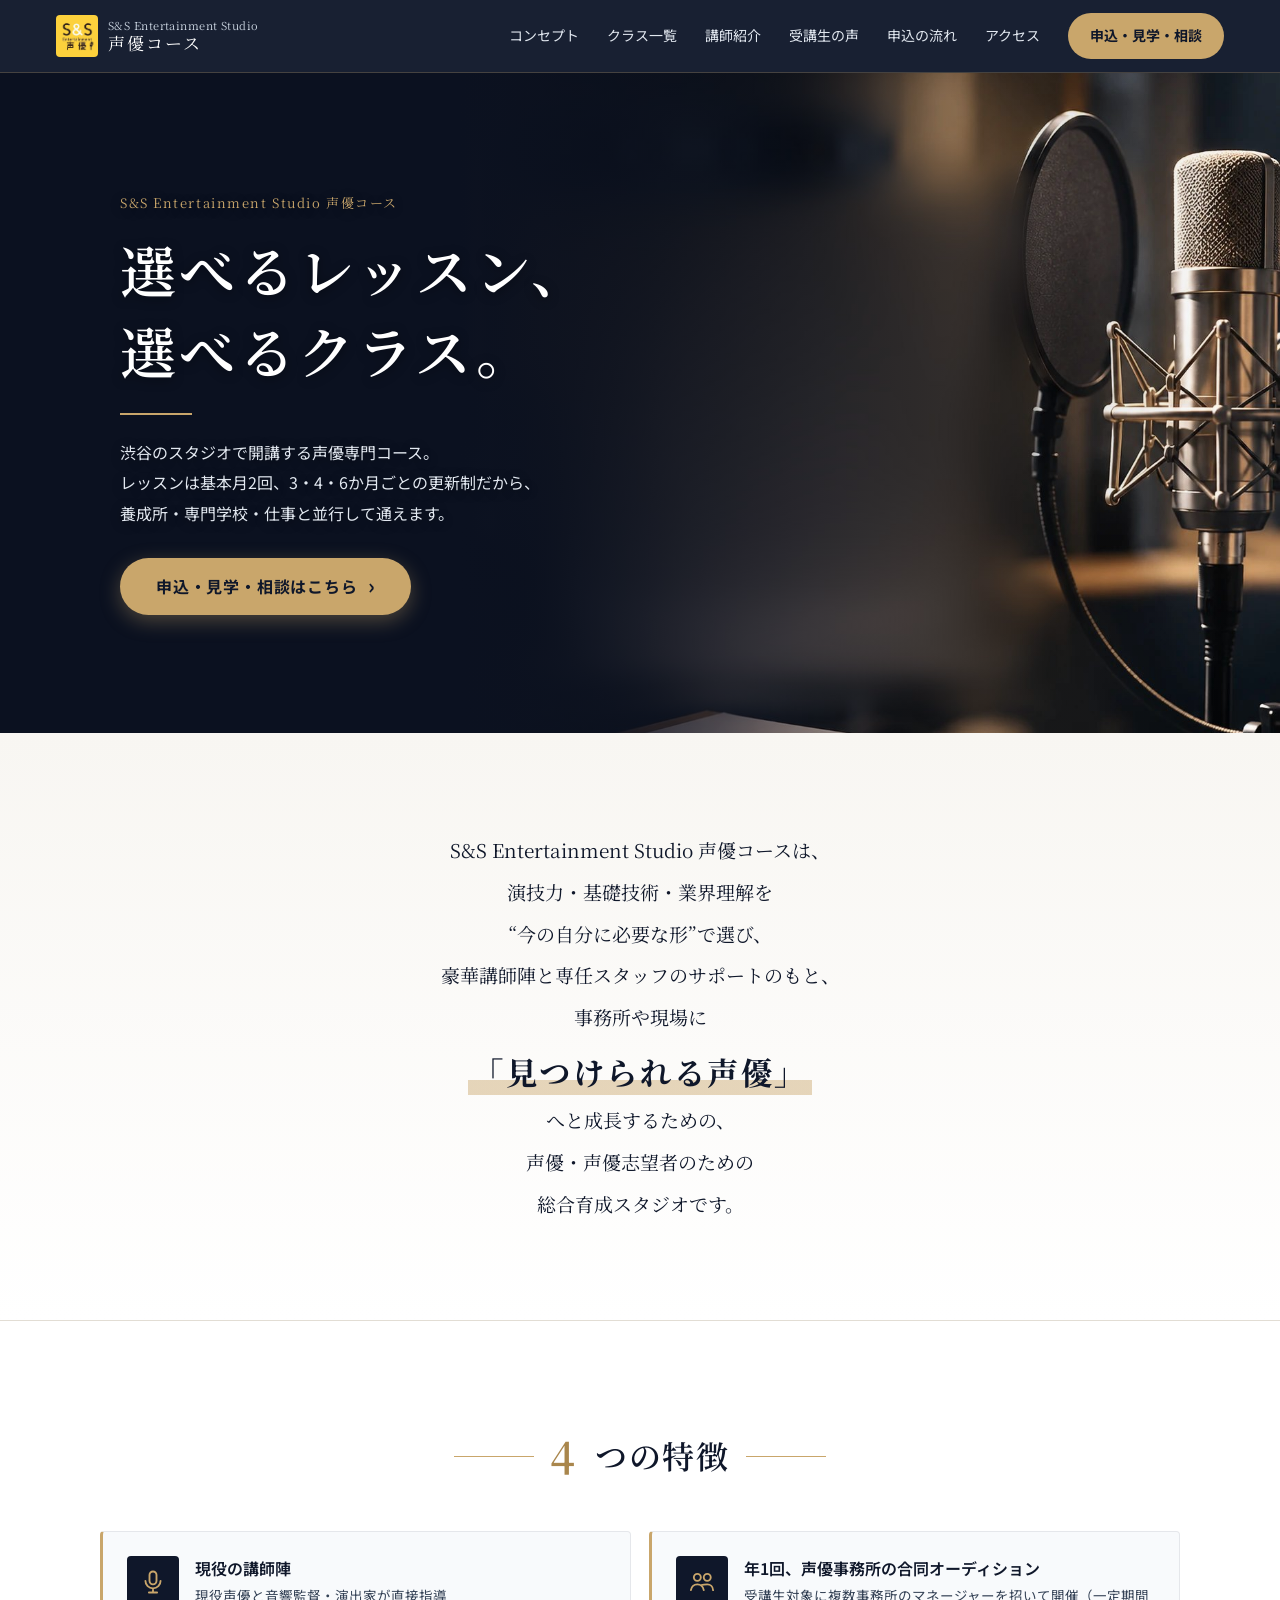
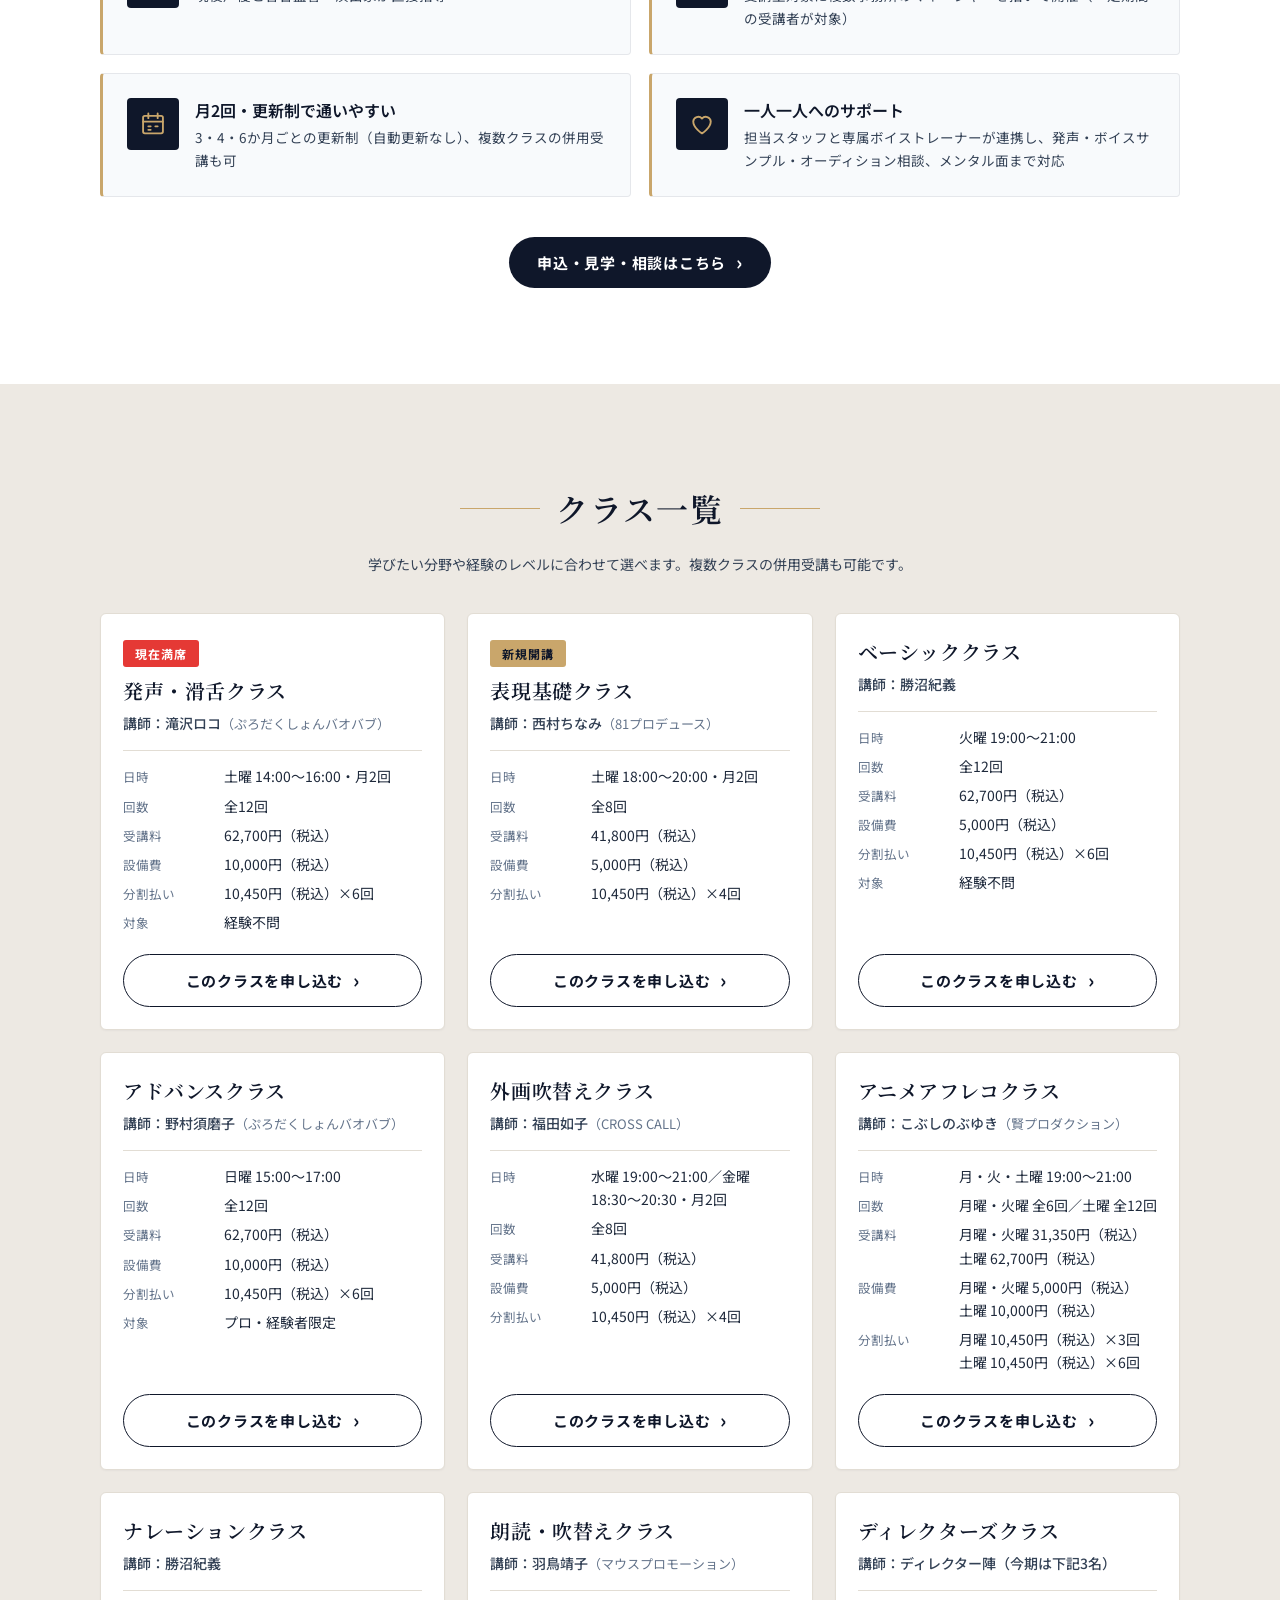
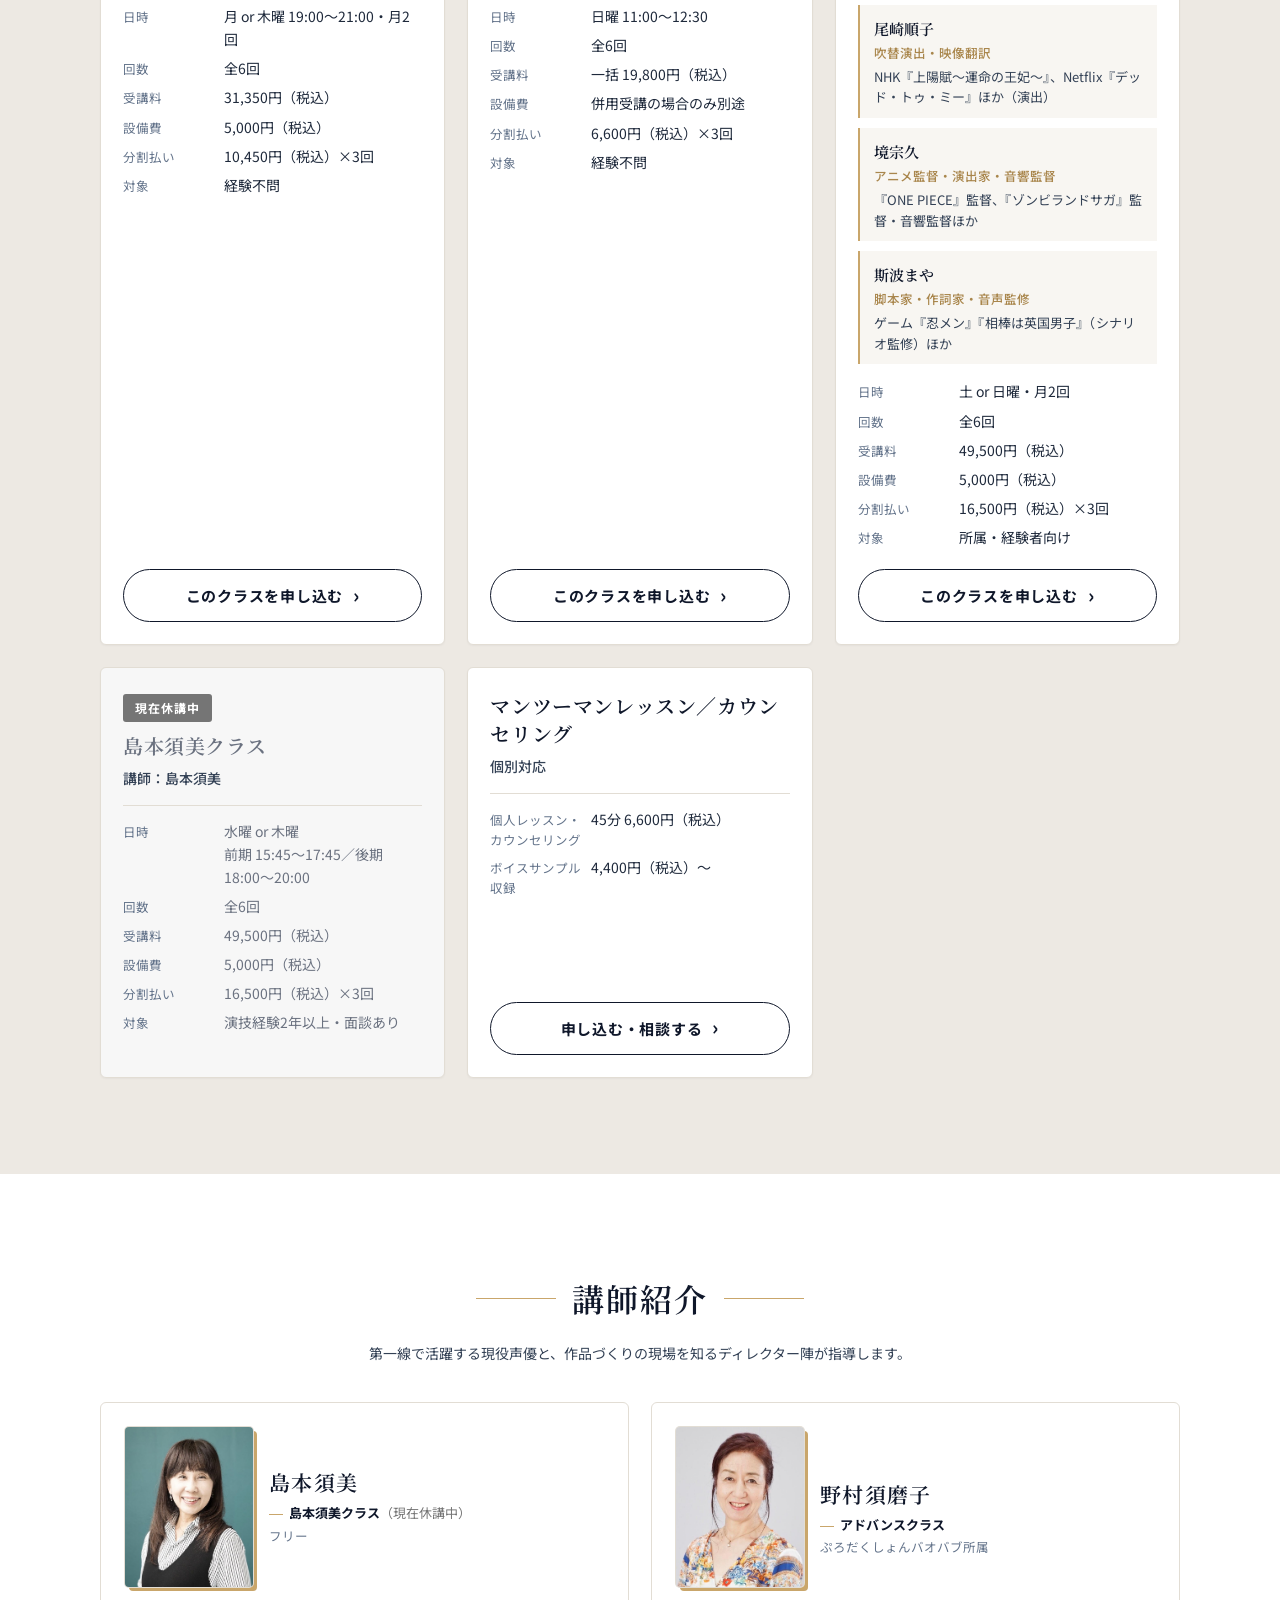
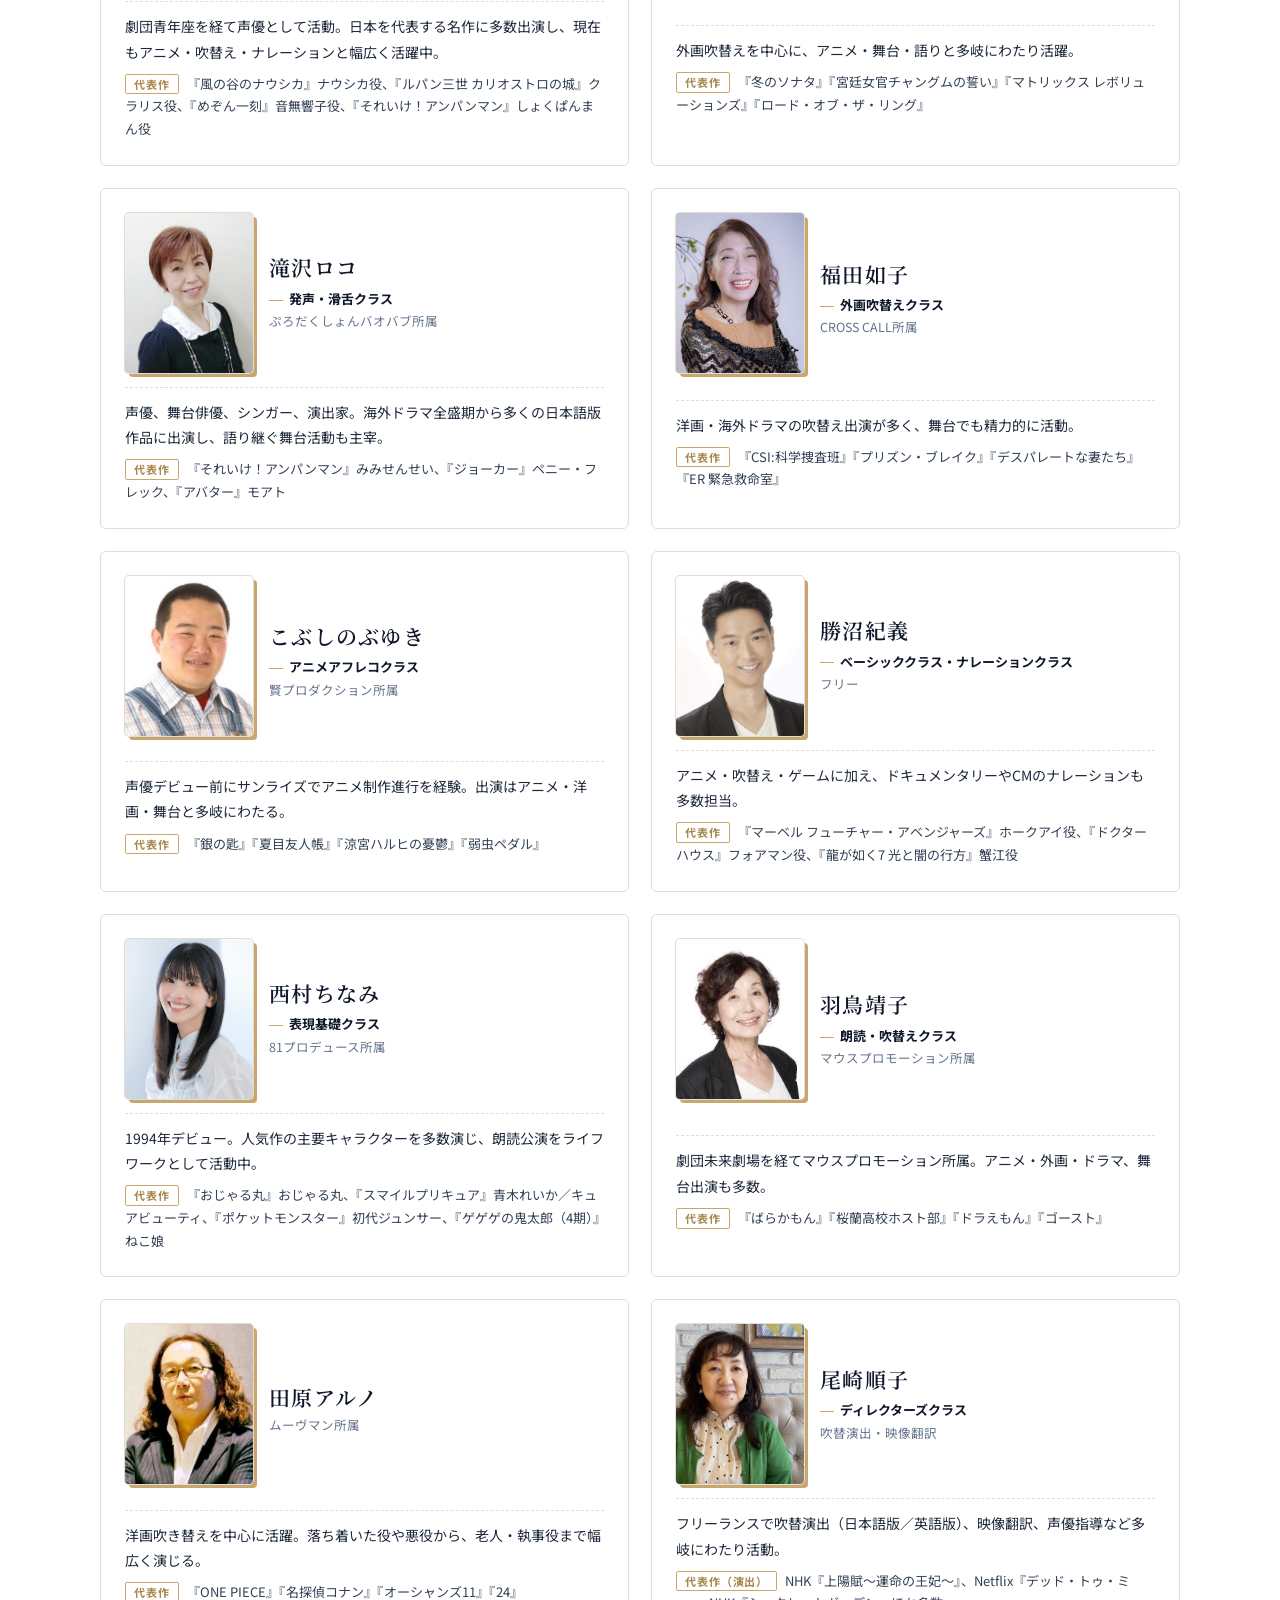
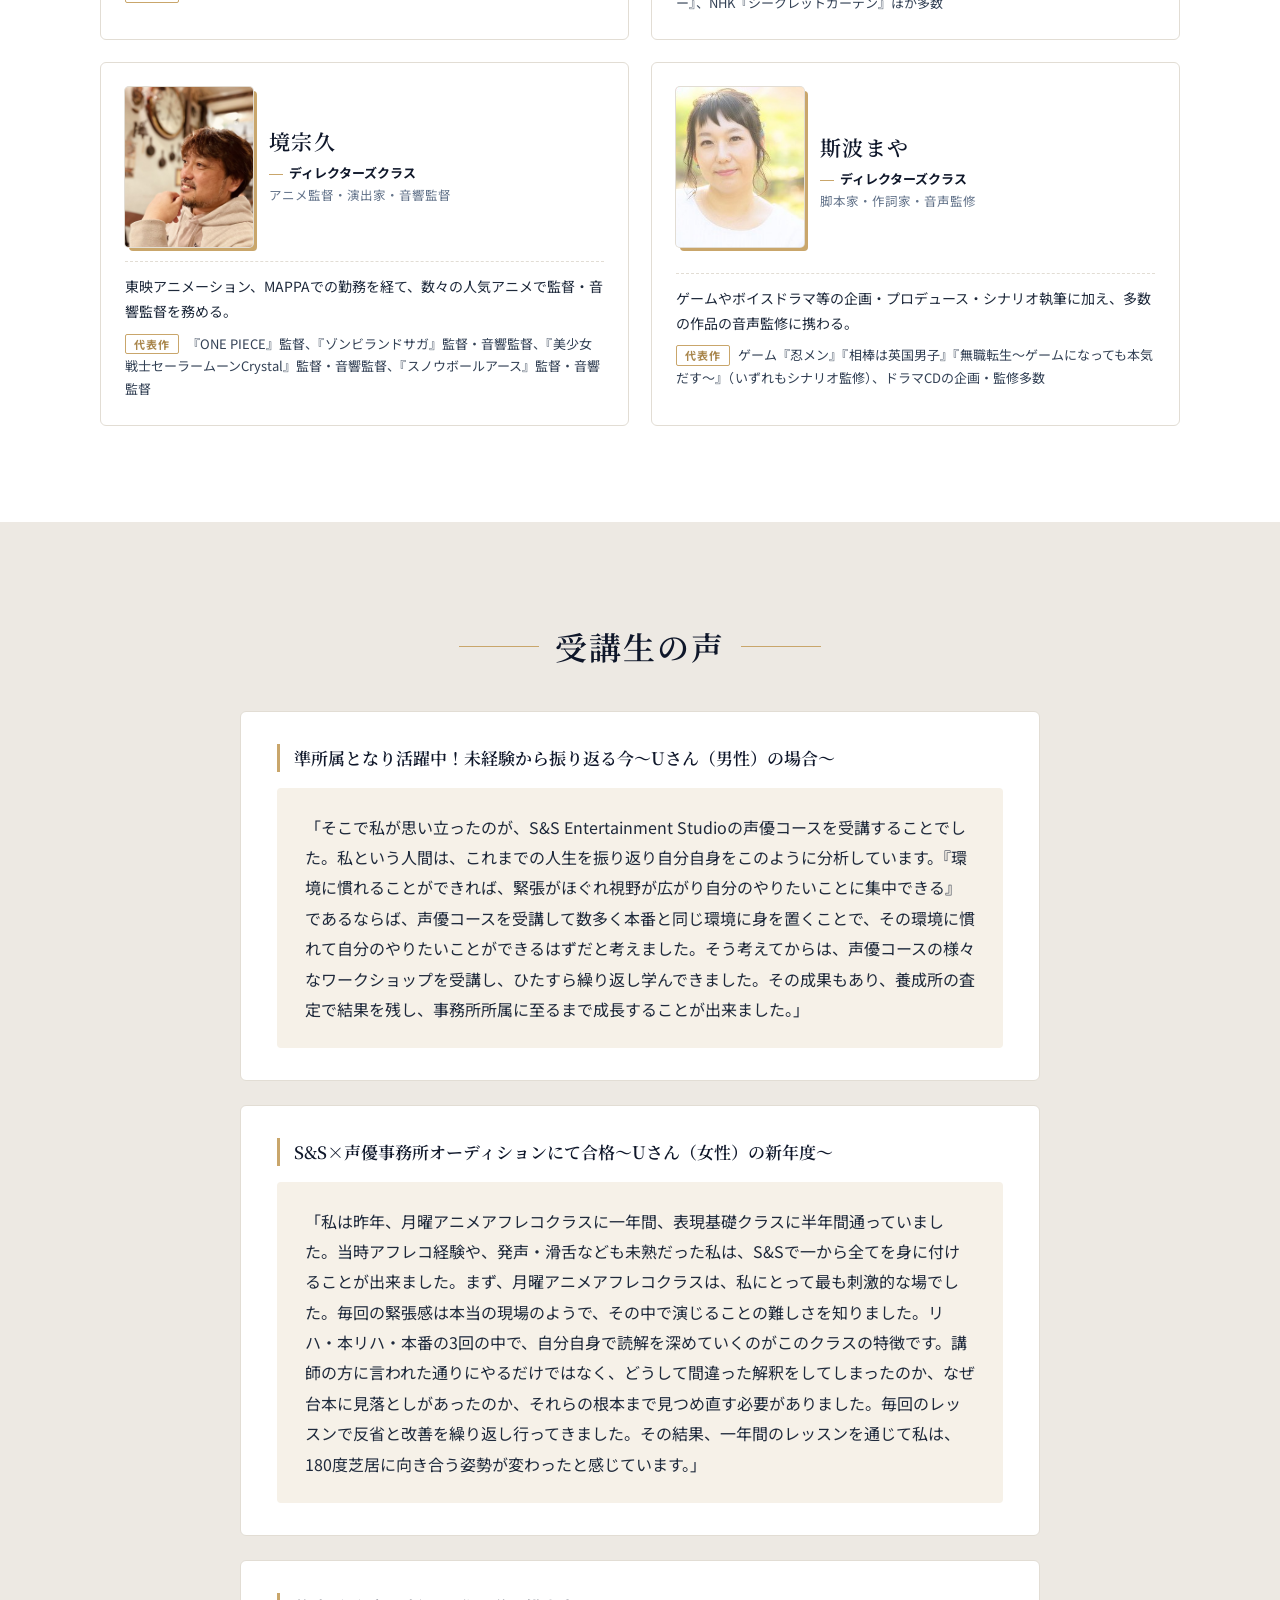
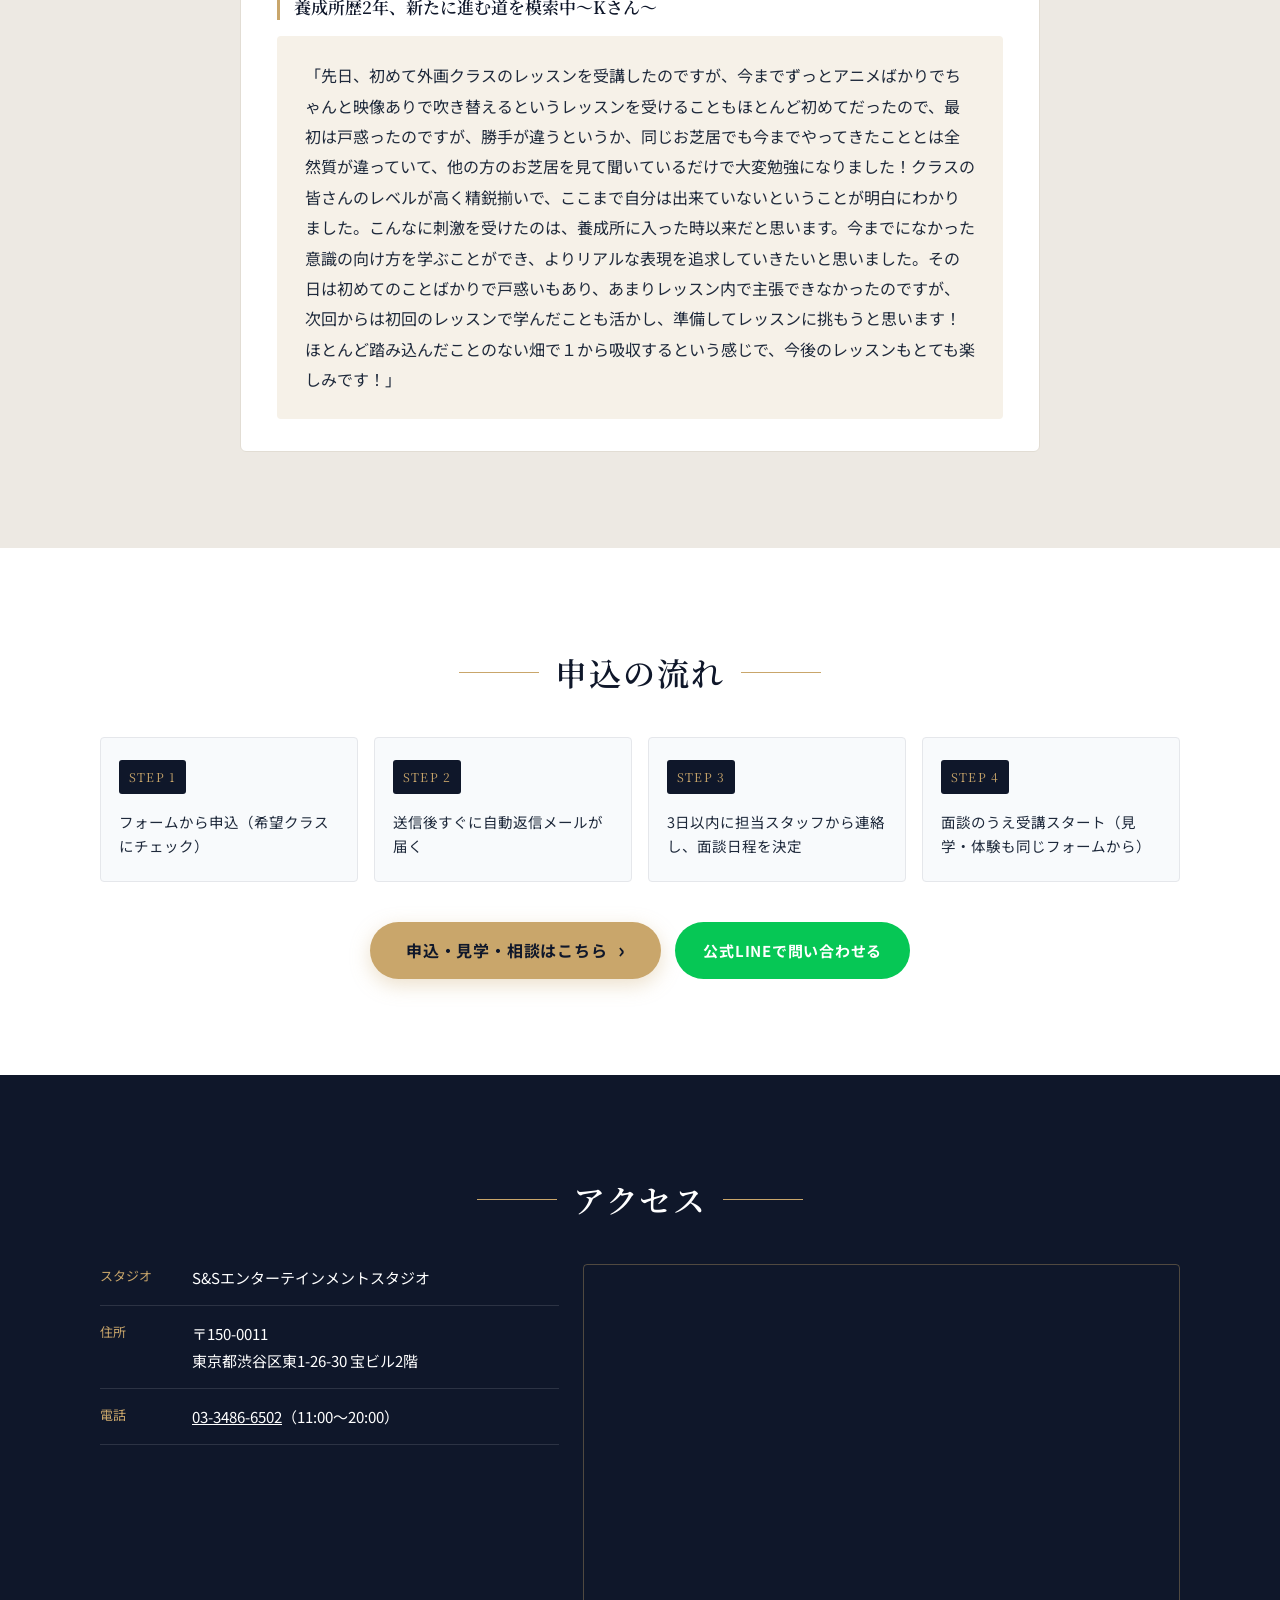
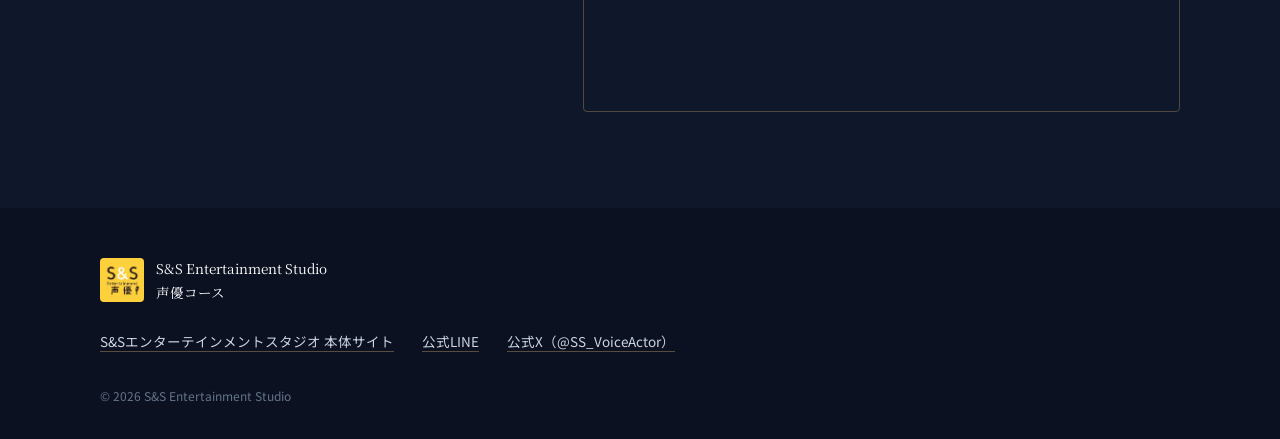
==== index.html @ 3da487d7 "Add files via upload" ====
<!DOCTYPE html>
<html lang="ja">
<head>
<meta charset="UTF-8">
<meta name="viewport" content="width=device-width, initial-scale=1">
<title>S&amp;S声優コース｜選べるレッスン、選べるクラス。渋谷の声優スクール</title>
<meta name="description" content="渋谷のスタジオで開講する声優専門コース。現役声優・音響監督が直接指導。レッスンは基本月2回、3・4・6か月ごとの更新制だから、養成所・専門学校・仕事と並行して通えます。">
<meta property="og:type" content="website">
<meta property="og:title" content="S&amp;S声優コース｜選べるレッスン、選べるクラス。">
<meta property="og:description" content="渋谷のスタジオで開講する声優専門コース。現役声優・音響監督が直接指導。申込・見学・相談はフォームから。">
<link rel="icon" href="images/logo.jpg">
<link rel="preconnect" href="https://fonts.googleapis.com">
<link rel="preconnect" href="https://fonts.gstatic.com" crossorigin>
<link href="https://fonts.googleapis.com/css2?family=Noto+Sans+JP:wght@400;500;700&family=Noto+Serif+JP:wght@500;600;700&display=swap" rel="stylesheet">
<link rel="stylesheet" href="css/style.css">
</head>
<body>

<!-- ヘッダー -->
<header class="site-header">
  <div class="header-inner">
    <a href="#top" class="brand">
      <img src="images/logo.jpg" alt="S&amp;S声優" width="40" height="40">
      <span class="brand-text"><span class="brand-en">S&amp;S Entertainment Studio</span><span class="brand-ja">声優コース</span></span>
    </a>
    <nav class="global-nav" id="global-nav" aria-label="ページ内メニュー">
      <a href="#concept">コンセプト</a>
      <a href="#classes">クラス一覧</a>
      <a href="#teachers">講師紹介</a>
      <a href="#voices">受講生の声</a>
      <a href="#flow">申込の流れ</a>
      <a href="#access">アクセス</a>
      <a href="https://forms.gle/kzy8RYLxRgutDLsQ7" class="nav-cta" target="_blank" rel="noopener">申込・見学・相談</a>
    </nav>
    <button class="menu-btn" aria-controls="global-nav" aria-expanded="false" aria-label="メニューを開く">
      <span></span><span></span><span></span>
    </button>
  </div>
</header>

<main id="top">

<!-- 1. ヒーロー -->
<section class="hero">
  <!-- ヒーロー画像：ChatGPT生成画像（images/hero-original.webp）から文字・ボタンの絵を消したもの -->
  <img class="hero-bg" src="images/hero.jpg" alt="" aria-hidden="true" width="1190" height="1322" fetchpriority="high">
  <div class="hero-shade"></div>
  <div class="hero-inner">
    <p class="hero-label">S&amp;S Entertainment Studio 声優コース</p>
    <h1 class="hero-title">選べるレッスン、<br>選べるクラス。</h1>
    <span class="gold-rule"></span>
    <p class="hero-lead">渋谷のスタジオで開講する声優専門コース。<br class="pc-only">レッスンは基本月2回、3・4・6か月ごとの更新制だから、<br class="pc-only">養成所・専門学校・仕事と並行して通えます。</p>
    <a href="https://forms.gle/kzy8RYLxRgutDLsQ7" class="btn btn-gold btn-lg" target="_blank" rel="noopener">申込・見学・相談はこちら<span class="arrow" aria-hidden="true">›</span></a>
  </div>
</section>

<!-- 2. コンセプト -->
<section class="concept" id="concept">
  <div class="container narrow">
    <p class="concept-text">
      S&amp;S Entertainment Studio 声優コースは、<br>
      演技力・基礎技術・業界理解を<br>
      “今の自分に必要な形”で選び、<br>
      豪華講師陣と専任スタッフのサポートのもと、<br>
      事務所や現場に<br>
      <strong class="concept-key">「見つけられる声優」</strong><br>
      へと成長するための、<br>
      声優・声優志望者のための<br>
      総合育成スタジオです。
    </p>
  </div>
</section>

<!-- 3. 特徴 -->
<section class="features section" id="features">
  <div class="container">
    <h2 class="section-title"><span class="num">4</span>つの特徴</h2>
    <ol class="feature-list">
      <li class="feature">
        <span class="feature-icon" aria-hidden="true">
          <svg viewBox="0 0 24 24"><rect x="9" y="3" width="6" height="11" rx="3"/><path d="M5.5 11a6.5 6.5 0 0 0 13 0M12 17.5V21M8.5 21h7"/></svg>
        </span>
        <div>
          <h3>現役の講師陣</h3>
          <p>現役声優と音響監督・演出家が直接指導</p>
        </div>
      </li>
      <li class="feature">
        <span class="feature-icon" aria-hidden="true">
          <svg viewBox="0 0 24 24"><circle cx="8" cy="8" r="3"/><circle cx="16.5" cy="8" r="3"/><path d="M2.5 19c.6-3.2 2.8-5 5.5-5s4.9 1.8 5.5 5M11.5 14.6c1.2-.4 3-.6 5-.6 2.7 0 4.9 1.8 5 5"/></svg>
        </span>
        <div>
          <h3>年1回、声優事務所の合同オーディション</h3>
          <p>受講生対象に複数事務所のマネージャーを招いて開催（一定期間の受講者が対象）</p>
        </div>
      </li>
      <li class="feature">
        <span class="feature-icon" aria-hidden="true">
          <svg viewBox="0 0 24 24"><rect x="3.5" y="5" width="17" height="15" rx="1.5"/><path d="M3.5 10h17M8 3v4M16 3v4M8 14h2M14 14h2M8 17h2"/></svg>
        </span>
        <div>
          <h3>月2回・更新制で通いやすい</h3>
          <p>3・4・6か月ごとの更新制（自動更新なし）、複数クラスの併用受講も可</p>
        </div>
      </li>
      <li class="feature">
        <span class="feature-icon" aria-hidden="true">
          <svg viewBox="0 0 24 24"><path d="M12 20s-7.5-4.6-7.5-10.2A4.3 4.3 0 0 1 12 7.3a4.3 4.3 0 0 1 7.5 2.5C19.5 15.4 12 20 12 20z"/></svg>
        </span>
        <div>
          <h3>一人一人へのサポート</h3>
          <p>担当スタッフと専属ボイストレーナーが連携し、発声・ボイスサンプル・オーディション相談、メンタル面まで対応</p>
        </div>
      </li>
    </ol>
    <div class="cta-row">
      <a href="https://forms.gle/kzy8RYLxRgutDLsQ7" class="btn btn-navy" target="_blank" rel="noopener">申込・見学・相談はこちら<span class="arrow" aria-hidden="true">›</span></a>
    </div>
  </div>
</section>

<!-- 4. クラス一覧 -->
<section class="classes section bg-ivory" id="classes">
  <div class="container">
    <h2 class="section-title">クラス一覧</h2>
    <p class="section-lead">学びたい分野や経験のレベルに合わせて選べます。複数クラスの併用受講も可能です。</p>

    <div class="class-grid">

      <!-- 1 発声・滑舌 -->
      <article class="class-card">
        <div class="class-head">
          <span class="badge badge-full">現在満席</span>
          <h3 class="class-name">発声・滑舌クラス</h3>
          <p class="class-teacher">講師：滝沢ロコ<span class="aff">（ぷろだくしょんバオバブ）</span></p>
        </div>
        <dl class="class-info">
          <div><dt>日時</dt><dd>土曜 14:00〜16:00・月2回</dd></div>
          <div><dt>回数</dt><dd>全12回</dd></div>
          <div><dt>受講料</dt><dd>62,700円（税込）</dd></div>
          <div><dt>設備費</dt><dd>10,000円（税込）</dd></div>
          <div><dt>分割払い</dt><dd>10,450円（税込）×6回</dd></div>
          <div><dt>対象</dt><dd>経験不問</dd></div>
        </dl>
        <a href="https://forms.gle/kzy8RYLxRgutDLsQ7" class="btn btn-outline" target="_blank" rel="noopener">このクラスを申し込む<span class="arrow" aria-hidden="true">›</span></a>
      </article>

      <!-- 2 表現基礎 -->
      <article class="class-card">
        <div class="class-head">
          <span class="badge badge-new">新規開講</span>
          <h3 class="class-name">表現基礎クラス</h3>
          <p class="class-teacher">講師：西村ちなみ<span class="aff">（81プロデュース）</span></p>
        </div>
        <dl class="class-info">
          <div><dt>日時</dt><dd>土曜 18:00〜20:00・月2回</dd></div>
          <div><dt>回数</dt><dd>全8回</dd></div>
          <div><dt>受講料</dt><dd>41,800円（税込）</dd></div>
          <div><dt>設備費</dt><dd>5,000円（税込）</dd></div>
          <div><dt>分割払い</dt><dd>10,450円（税込）×4回</dd></div>
        </dl>
        <a href="https://forms.gle/kzy8RYLxRgutDLsQ7" class="btn btn-outline" target="_blank" rel="noopener">このクラスを申し込む<span class="arrow" aria-hidden="true">›</span></a>
      </article>

      <!-- 3 ベーシック -->
      <article class="class-card">
        <div class="class-head">
          <h3 class="class-name">ベーシッククラス</h3>
          <p class="class-teacher">講師：勝沼紀義</p>
        </div>
        <dl class="class-info">
          <div><dt>日時</dt><dd>火曜 19:00〜21:00</dd></div>
          <div><dt>回数</dt><dd>全12回</dd></div>
          <div><dt>受講料</dt><dd>62,700円（税込）</dd></div>
          <div><dt>設備費</dt><dd>5,000円（税込）</dd></div>
          <div><dt>分割払い</dt><dd>10,450円（税込）×6回</dd></div>
          <div><dt>対象</dt><dd>経験不問</dd></div>
        </dl>
        <a href="https://forms.gle/kzy8RYLxRgutDLsQ7" class="btn btn-outline" target="_blank" rel="noopener">このクラスを申し込む<span class="arrow" aria-hidden="true">›</span></a>
      </article>

      <!-- 4 アドバンス -->
      <article class="class-card">
        <div class="class-head">
          <h3 class="class-name">アドバンスクラス</h3>
          <p class="class-teacher">講師：野村須磨子<span class="aff">（ぷろだくしょんバオバブ）</span></p>
        </div>
        <dl class="class-info">
          <div><dt>日時</dt><dd>日曜 15:00〜17:00</dd></div>
          <div><dt>回数</dt><dd>全12回</dd></div>
          <div><dt>受講料</dt><dd>62,700円（税込）</dd></div>
          <div><dt>設備費</dt><dd>10,000円（税込）</dd></div>
          <div><dt>分割払い</dt><dd>10,450円（税込）×6回</dd></div>
          <div><dt>対象</dt><dd>プロ・経験者限定</dd></div>
        </dl>
        <a href="https://forms.gle/kzy8RYLxRgutDLsQ7" class="btn btn-outline" target="_blank" rel="noopener">このクラスを申し込む<span class="arrow" aria-hidden="true">›</span></a>
      </article>

      <!-- 5 外画吹替え -->
      <article class="class-card">
        <div class="class-head">
          <h3 class="class-name">外画吹替えクラス</h3>
          <p class="class-teacher">講師：福田如子<span class="aff">（CROSS CALL）</span></p>
        </div>
        <dl class="class-info">
          <div><dt>日時</dt><dd>水曜 19:00〜21:00／金曜 18:30〜20:30・月2回</dd></div>
          <div><dt>回数</dt><dd>全8回</dd></div>
          <div><dt>受講料</dt><dd>41,800円（税込）</dd></div>
          <div><dt>設備費</dt><dd>5,000円（税込）</dd></div>
          <div><dt>分割払い</dt><dd>10,450円（税込）×4回</dd></div>
        </dl>
        <a href="https://forms.gle/kzy8RYLxRgutDLsQ7" class="btn btn-outline" target="_blank" rel="noopener">このクラスを申し込む<span class="arrow" aria-hidden="true">›</span></a>
      </article>

      <!-- 6 アニメアフレコ -->
      <article class="class-card">
        <div class="class-head">
          <h3 class="class-name">アニメアフレコクラス</h3>
          <p class="class-teacher">講師：こぶしのぶゆき<span class="aff">（賢プロダクション）</span></p>
        </div>
        <dl class="class-info">
          <div><dt>日時</dt><dd>月・火・土曜 19:00〜21:00</dd></div>
          <div><dt>回数</dt><dd>月曜・火曜 全6回／土曜 全12回</dd></div>
          <div><dt>受講料</dt><dd>月曜・火曜 31,350円（税込）<br>土曜 62,700円（税込）</dd></div>
          <div><dt>設備費</dt><dd>月曜・火曜 5,000円（税込）<br>土曜 10,000円（税込）</dd></div>
          <div><dt>分割払い</dt><dd>月曜 10,450円（税込）×3回<br>土曜 10,450円（税込）×6回</dd></div>
        </dl>
        <a href="https://forms.gle/kzy8RYLxRgutDLsQ7" class="btn btn-outline" target="_blank" rel="noopener">このクラスを申し込む<span class="arrow" aria-hidden="true">›</span></a>
      </article>

      <!-- 7 ナレーション -->
      <article class="class-card">
        <div class="class-head">
          <h3 class="class-name">ナレーションクラス</h3>
          <p class="class-teacher">講師：勝沼紀義</p>
        </div>
        <dl class="class-info">
          <div><dt>日時</dt><dd>月 or 木曜 19:00〜21:00・月2回</dd></div>
          <div><dt>回数</dt><dd>全6回</dd></div>
          <div><dt>受講料</dt><dd>31,350円（税込）</dd></div>
          <div><dt>設備費</dt><dd>5,000円（税込）</dd></div>
          <div><dt>分割払い</dt><dd>10,450円（税込）×3回</dd></div>
          <div><dt>対象</dt><dd>経験不問</dd></div>
        </dl>
        <a href="https://forms.gle/kzy8RYLxRgutDLsQ7" class="btn btn-outline" target="_blank" rel="noopener">このクラスを申し込む<span class="arrow" aria-hidden="true">›</span></a>
      </article>

      <!-- 8 朗読・吹替え -->
      <article class="class-card">
        <div class="class-head">
          <h3 class="class-name">朗読・吹替えクラス</h3>
          <p class="class-teacher">講師：羽鳥靖子<span class="aff">（マウスプロモーション）</span></p>
        </div>
        <dl class="class-info">
          <div><dt>日時</dt><dd>日曜 11:00〜12:30</dd></div>
          <div><dt>回数</dt><dd>全6回</dd></div>
          <div><dt>受講料</dt><dd>一括 19,800円（税込）</dd></div>
          <div><dt>設備費</dt><dd>併用受講の場合のみ別途</dd></div>
          <div><dt>分割払い</dt><dd>6,600円（税込）×3回</dd></div>
          <div><dt>対象</dt><dd>経験不問</dd></div>
        </dl>
        <a href="https://forms.gle/kzy8RYLxRgutDLsQ7" class="btn btn-outline" target="_blank" rel="noopener">このクラスを申し込む<span class="arrow" aria-hidden="true">›</span></a>
      </article>

      <!-- 9 ディレクターズ -->
      <article class="class-card class-card-wide">
        <div class="class-head">
          <h3 class="class-name">ディレクターズクラス</h3>
          <p class="class-teacher">講師：ディレクター陣（今期は下記3名）</p>
        </div>
        <ul class="director-list">
          <li><span class="d-name">尾崎順子</span><span class="d-title">吹替演出・映像翻訳</span><span class="d-works">NHK『上陽賦〜運命の王妃〜』、Netflix『デッド・トゥ・ミー』ほか（演出）</span></li>
          <li><span class="d-name">境宗久</span><span class="d-title">アニメ監督・演出家・音響監督</span><span class="d-works">『ONE PIECE』監督、『ゾンビランドサガ』監督・音響監督ほか</span></li>
          <li><span class="d-name">斯波まや</span><span class="d-title">脚本家・作詞家・音声監修</span><span class="d-works">ゲーム『忍メン』『相棒は英国男子』（シナリオ監修）ほか</span></li>
        </ul>
        <dl class="class-info">
          <div><dt>日時</dt><dd>土 or 日曜・月2回</dd></div>
          <div><dt>回数</dt><dd>全6回</dd></div>
          <div><dt>受講料</dt><dd>49,500円（税込）</dd></div>
          <div><dt>設備費</dt><dd>5,000円（税込）</dd></div>
          <div><dt>分割払い</dt><dd>16,500円（税込）×3回</dd></div>
          <div><dt>対象</dt><dd>所属・経験者向け</dd></div>
        </dl>
        <a href="https://forms.gle/kzy8RYLxRgutDLsQ7" class="btn btn-outline" target="_blank" rel="noopener">このクラスを申し込む<span class="arrow" aria-hidden="true">›</span></a>
      </article>

      <!-- 10 島本須美クラス（休講中・申込ボタンなし） -->
      <article class="class-card is-closed">
        <div class="class-head">
          <span class="badge badge-closed">現在休講中</span>
          <h3 class="class-name">島本須美クラス</h3>
          <p class="class-teacher">講師：島本須美</p>
        </div>
        <dl class="class-info">
          <div><dt>日時</dt><dd>水曜 or 木曜<br>前期 15:45〜17:45／後期 18:00〜20:00</dd></div>
          <div><dt>回数</dt><dd>全6回</dd></div>
          <div><dt>受講料</dt><dd>49,500円（税込）</dd></div>
          <div><dt>設備費</dt><dd>5,000円（税込）</dd></div>
          <div><dt>分割払い</dt><dd>16,500円（税込）×3回</dd></div>
          <div><dt>対象</dt><dd>演技経験2年以上・面談あり</dd></div>
        </dl>
      </article>

      <!-- 11 マンツーマン -->
      <article class="class-card">
        <div class="class-head">
          <h3 class="class-name">マンツーマンレッスン／カウンセリング</h3>
          <p class="class-teacher">個別対応</p>
        </div>
        <dl class="class-info">
          <div><dt>個人レッスン・<br>カウンセリング</dt><dd>45分 6,600円（税込）</dd></div>
          <div><dt>ボイスサンプル収録</dt><dd>4,400円（税込）〜</dd></div>
        </dl>
        <a href="https://forms.gle/kzy8RYLxRgutDLsQ7" class="btn btn-outline" target="_blank" rel="noopener">申し込む・相談する<span class="arrow" aria-hidden="true">›</span></a>
      </article>

    </div>
  </div>
</section>

<!-- 5. 講師紹介 -->
<section class="teachers section" id="teachers">
  <div class="container">
    <h2 class="section-title">講師紹介</h2>
    <p class="section-lead">第一線で活躍する現役声優と、作品づくりの現場を知るディレクター陣が指導します。</p>

    <div class="teacher-grid">

      <article class="teacher">
        <img class="teacher-photo" src="images/photos/shimamoto-sumi.jpg" alt="島本須美" loading="lazy" width="240" height="300">
        <div class="teacher-body">
          <h3 class="teacher-name">島本須美</h3>
          <p class="teacher-class">島本須美クラス<span class="closed-note">（現在休講中）</span></p>
          <p class="teacher-aff">フリー</p>
        </div>
        <div class="teacher-detail">
          <p class="teacher-profile">劇団青年座を経て声優として活動。日本を代表する名作に多数出演し、現在もアニメ・吹替え・ナレーションと幅広く活躍中。</p>
          <p class="teacher-works"><span class="works-label">代表作</span>『風の谷のナウシカ』ナウシカ役、『ルパン三世 カリオストロの城』クラリス役、『めぞん一刻』音無響子役、『それいけ！アンパンマン』しょくぱんまん役</p>
        </div>
      </article>

      <article class="teacher">
        <img class="teacher-photo" src="images/photos/nomura-sumako.jpg" alt="野村須磨子" loading="lazy" width="240" height="300">
        <div class="teacher-body">
          <h3 class="teacher-name">野村須磨子</h3>
          <p class="teacher-class">アドバンスクラス</p>
          <p class="teacher-aff">ぷろだくしょんバオバブ所属</p>
        </div>
        <div class="teacher-detail">
          <p class="teacher-profile">外画吹替えを中心に、アニメ・舞台・語りと多岐にわたり活躍。</p>
          <p class="teacher-works"><span class="works-label">代表作</span>『冬のソナタ』『宮廷女官チャングムの誓い』『マトリックス レボリューションズ』『ロード・オブ・ザ・リング』</p>
        </div>
      </article>

      <article class="teacher">
        <img class="teacher-photo" src="images/photos/takizawa-roko.jpg" alt="滝沢ロコ" loading="lazy" width="240" height="300">
        <div class="teacher-body">
          <h3 class="teacher-name">滝沢ロコ</h3>
          <p class="teacher-class">発声・滑舌クラス</p>
          <p class="teacher-aff">ぷろだくしょんバオバブ所属</p>
        </div>
        <div class="teacher-detail">
          <p class="teacher-profile">声優、舞台俳優、シンガー、演出家。海外ドラマ全盛期から多くの日本語版作品に出演し、語り継ぐ舞台活動も主宰。</p>
          <p class="teacher-works"><span class="works-label">代表作</span>『それいけ！アンパンマン』みみせんせい、『ジョーカー』ペニー・フレック、『アバター』モアト</p>
        </div>
      </article>

      <article class="teacher">
        <img class="teacher-photo" src="images/photos/fukuda-naoko.jpg" alt="福田如子" loading="lazy" width="240" height="300">
        <div class="teacher-body">
          <h3 class="teacher-name">福田如子</h3>
          <p class="teacher-class">外画吹替えクラス</p>
          <p class="teacher-aff">CROSS CALL所属</p>
        </div>
        <div class="teacher-detail">
          <p class="teacher-profile">洋画・海外ドラマの吹替え出演が多く、舞台でも精力的に活動。</p>
          <p class="teacher-works"><span class="works-label">代表作</span>『CSI:科学捜査班』『プリズン・ブレイク』『デスパレートな妻たち』『ER 緊急救命室』</p>
        </div>
      </article>

      <article class="teacher">
        <img class="teacher-photo" src="images/photos/kobushi-nobuyuki.jpg" alt="こぶしのぶゆき" loading="lazy" width="240" height="300">
        <div class="teacher-body">
          <h3 class="teacher-name">こぶしのぶゆき</h3>
          <p class="teacher-class">アニメアフレコクラス</p>
          <p class="teacher-aff">賢プロダクション所属</p>
        </div>
        <div class="teacher-detail">
          <p class="teacher-profile">声優デビュー前にサンライズでアニメ制作進行を経験。出演はアニメ・洋画・舞台と多岐にわたる。</p>
          <p class="teacher-works"><span class="works-label">代表作</span>『銀の匙』『夏目友人帳』『涼宮ハルヒの憂鬱』『弱虫ペダル』</p>
        </div>
      </article>

      <article class="teacher">
        <img class="teacher-photo" src="images/photos/katsunuma-noriyoshi.jpg" alt="勝沼紀義" loading="lazy" width="240" height="300">
        <div class="teacher-body">
          <h3 class="teacher-name">勝沼紀義</h3>
          <p class="teacher-class">ベーシッククラス・ナレーションクラス</p>
          <p class="teacher-aff">フリー</p>
        </div>
        <div class="teacher-detail">
          <p class="teacher-profile">アニメ・吹替え・ゲームに加え、ドキュメンタリーやCMのナレーションも多数担当。</p>
          <p class="teacher-works"><span class="works-label">代表作</span>『マーベル フューチャー・アベンジャーズ』ホークアイ役、『ドクターハウス』フォアマン役、『龍が如く7 光と闇の行方』蟹江役</p>
        </div>
      </article>

      <article class="teacher">
        <img class="teacher-photo" src="images/photos/nishimura-chinami.jpg" alt="西村ちなみ" loading="lazy" width="240" height="300">
        <div class="teacher-body">
          <h3 class="teacher-name">西村ちなみ</h3>
          <p class="teacher-class">表現基礎クラス</p>
          <p class="teacher-aff">81プロデュース所属</p>
        </div>
        <div class="teacher-detail">
          <p class="teacher-profile">1994年デビュー。人気作の主要キャラクターを多数演じ、朗読公演をライフワークとして活動中。</p>
          <p class="teacher-works"><span class="works-label">代表作</span>『おじゃる丸』おじゃる丸、『スマイルプリキュア』青木れいか／キュアビューティ、『ポケットモンスター』初代ジュンサー、『ゲゲゲの鬼太郎（4期）』ねこ娘</p>
        </div>
      </article>

      <article class="teacher">
        <img class="teacher-photo" src="images/photos/hatori-yasuko.jpg" alt="羽鳥靖子" loading="lazy" width="240" height="300">
        <div class="teacher-body">
          <h3 class="teacher-name">羽鳥靖子</h3>
          <p class="teacher-class">朗読・吹替えクラス</p>
          <p class="teacher-aff">マウスプロモーション所属</p>
        </div>
        <div class="teacher-detail">
          <p class="teacher-profile">劇団未来劇場を経てマウスプロモーション所属。アニメ・外画・ドラマ、舞台出演も多数。</p>
          <p class="teacher-works"><span class="works-label">代表作</span>『ばらかもん』『桜蘭高校ホスト部』『ドラえもん』『ゴースト』</p>
        </div>
      </article>

      <article class="teacher">
        <img class="teacher-photo" src="images/photos/tahara-aruno.jpg" alt="田原アルノ" loading="lazy" width="240" height="300">
        <div class="teacher-body">
          <h3 class="teacher-name">田原アルノ</h3>
          <!-- 担当クラスなしで掲載（2026-11-07 直子さん決定） -->
          <p class="teacher-aff">ムーヴマン所属</p>
        </div>
        <div class="teacher-detail">
          <p class="teacher-profile">洋画吹き替えを中心に活躍。落ち着いた役や悪役から、老人・執事役まで幅広く演じる。</p>
          <p class="teacher-works"><span class="works-label">代表作</span>『ONE PIECE』『名探偵コナン』『オーシャンズ11』『24』</p>
        </div>
      </article>

      <article class="teacher">
        <img class="teacher-photo" src="images/photos/ozaki-junko.jpg" alt="尾崎順子" loading="lazy" width="240" height="300">
        <div class="teacher-body">
          <h3 class="teacher-name">尾崎順子</h3>
          <p class="teacher-class">ディレクターズクラス</p>
          <p class="teacher-aff">吹替演出・映像翻訳</p>
        </div>
        <div class="teacher-detail">
          <p class="teacher-profile">フリーランスで吹替演出（日本語版／英語版）、映像翻訳、声優指導など多岐にわたり活動。</p>
          <p class="teacher-works"><span class="works-label">代表作（演出）</span>NHK『上陽賦〜運命の王妃〜』、Netflix『デッド・トゥ・ミー』、NHK『シークレットガーデン』ほか多数</p>
        </div>
      </article>

      <article class="teacher">
        <img class="teacher-photo" src="images/photos/sakai-munehisa.jpg" alt="境宗久" loading="lazy" width="240" height="300">
        <div class="teacher-body">
          <h3 class="teacher-name">境宗久</h3>
          <p class="teacher-class">ディレクターズクラス</p>
          <p class="teacher-aff">アニメ監督・演出家・音響監督</p>
        </div>
        <div class="teacher-detail">
          <p class="teacher-profile">東映アニメーション、MAPPAでの勤務を経て、数々の人気アニメで監督・音響監督を務める。</p>
          <p class="teacher-works"><span class="works-label">代表作</span>『ONE PIECE』監督、『ゾンビランドサガ』監督・音響監督、『美少女戦士セーラームーンCrystal』監督・音響監督、『スノウボールアース』監督・音響監督</p>
        </div>
      </article>

      <article class="teacher">
        <img class="teacher-photo" src="images/photos/shiba-maya.jpg" alt="斯波まや" loading="lazy" width="240" height="300">
        <div class="teacher-body">
          <h3 class="teacher-name">斯波まや</h3>
          <p class="teacher-class">ディレクターズクラス</p>
          <p class="teacher-aff">脚本家・作詞家・音声監修</p>
        </div>
        <div class="teacher-detail">
          <p class="teacher-profile">ゲームやボイスドラマ等の企画・プロデュース・シナリオ執筆に加え、多数の作品の音声監修に携わる。</p>
          <p class="teacher-works"><span class="works-label">代表作</span>ゲーム『忍メン』『相棒は英国男子』『無職転生〜ゲームになっても本気だす〜』（いずれもシナリオ監修）、ドラマCDの企画・監修多数</p>
        </div>
      </article>

    </div>
  </div>
</section>

<!-- 6. 受講生の声（原文のまま・全文表示・1列） -->
<section class="voices section bg-ivory" id="voices">
  <div class="container">
    <h2 class="section-title">受講生の声</h2>
    <div class="voice-list">

      <article class="voice">
        <h3 class="voice-title">準所属となり活躍中！未経験から振り返る今〜Uさん（男性）の場合〜</h3>
        <blockquote class="voice-quote"><p>「そこで私が思い立ったのが、S&amp;S Entertainment Studioの声優コースを受講することでした。私という人間は、これまでの人生を振り返り自分自身をこのように分析しています。『環境に慣れることができれば、緊張がほぐれ視野が広がり自分のやりたいことに集中できる』であるならば、声優コースを受講して数多く本番と同じ環境に身を置くことで、その環境に慣れて自分のやりたいことができるはずだと考えました。そう考えてからは、声優コースの様々なワークショップを受講し、ひたすら繰り返し学んできました。その成果もあり、養成所の査定で結果を残し、事務所所属に至るまで成長することが出来ました。」</p></blockquote>
      </article>

      <article class="voice">
        <h3 class="voice-title">S&amp;S×声優事務所オーディションにて合格〜Uさん（女性）の新年度〜</h3>
        <blockquote class="voice-quote"><p>「私は昨年、月曜アニメアフレコクラスに一年間、表現基礎クラスに半年間通っていました。当時アフレコ経験や、発声・滑舌なども未熟だった私は、S&amp;Sで一から全てを身に付けることが出来ました。まず、月曜アニメアフレコクラスは、私にとって最も刺激的な場でした。毎回の緊張感は本当の現場のようで、その中で演じることの難しさを知りました。リハ・本リハ・本番の3回の中で、自分自身で読解を深めていくのがこのクラスの特徴です。講師の方に言われた通りにやるだけではなく、どうして間違った解釈をしてしまったのか、なぜ台本に見落としがあったのか、それらの根本まで見つめ直す必要がありました。毎回のレッスンで反省と改善を繰り返し行ってきました。その結果、一年間のレッスンを通じて私は、180度芝居に向き合う姿勢が変わったと感じています。」</p></blockquote>
      </article>

      <article class="voice">
        <h3 class="voice-title">養成所歴2年、新たに進む道を模索中～Kさん～</h3>
        <blockquote class="voice-quote"><p>「先日、初めて外画クラスのレッスンを受講したのですが、今までずっとアニメばかりでちゃんと映像ありで吹き替えるというレッスンを受けることもほとんど初めてだったので、最初は戸惑ったのですが、勝手が違うというか、同じお芝居でも今までやってきたこととは全然質が違っていて、他の方のお芝居を見て聞いているだけで大変勉強になりました！クラスの皆さんのレベルが高く精鋭揃いで、ここまで自分は出来ていないということが明白にわかりました。こんなに刺激を受けたのは、養成所に入った時以来だと思います。今までになかった意識の向け方を学ぶことができ、よりリアルな表現を追求していきたいと思いました。その日は初めてのことばかりで戸惑いもあり、あまりレッスン内で主張できなかったのですが、次回からは初回のレッスンで学んだことも活かし、準備してレッスンに挑もうと思います！ほとんど踏み込んだことのない畑で１から吸収するという感じで、今後のレッスンもとても楽しみです！」</p></blockquote>
      </article>

    </div>
  </div>
</section>

<!-- 7. 申込の流れ -->
<section class="flow section" id="flow">
  <div class="container">
    <h2 class="section-title">申込の流れ</h2>
    <ol class="flow-list">
      <li><span class="step">STEP 1</span><p>フォームから申込（希望クラスにチェック）</p></li>
      <li><span class="step">STEP 2</span><p>送信後すぐに自動返信メールが届く</p></li>
      <li><span class="step">STEP 3</span><p>3日以内に担当スタッフから連絡し、面談日程を決定</p></li>
      <li><span class="step">STEP 4</span><p>面談のうえ受講スタート（見学・体験も同じフォームから）</p></li>
    </ol>
    <div class="cta-row">
      <a href="https://forms.gle/kzy8RYLxRgutDLsQ7" class="btn btn-gold btn-lg" target="_blank" rel="noopener">申込・見学・相談はこちら<span class="arrow" aria-hidden="true">›</span></a>
      <a href="https://lin.ee/HNgHrs9" class="btn btn-line" target="_blank" rel="noopener">公式LINEで問い合わせる</a>
    </div>
  </div>
</section>

<!-- 8. アクセス -->
<section class="access section bg-navy" id="access">
  <div class="container">
    <h2 class="section-title">アクセス</h2>
    <div class="access-grid">
      <dl class="access-info">
        <div><dt>スタジオ</dt><dd>S&amp;Sエンターテインメントスタジオ</dd></div>
        <div><dt>住所</dt><dd>〒150-0011<br>東京都渋谷区東1-26-30 宝ビル2階</dd></div>
        <div><dt>電話</dt><dd><a href="tel:0334866502">03-3486-6502</a>（11:00〜20:00）</dd></div>
      </dl>
      <div class="map">
        <iframe src="https://www.google.com/maps?q=%E6%9D%B1%E4%BA%AC%E9%83%BD%E6%B8%8B%E8%B0%B7%E5%8C%BA%E6%9D%B11-26-30&amp;output=embed" title="S&amp;Sエンターテインメントスタジオの地図" loading="lazy" referrerpolicy="no-referrer-when-downgrade" allowfullscreen></iframe>
      </div>
    </div>
  </div>
</section>

</main>

<!-- 9. フッター -->
<footer class="site-footer">
  <div class="container">
    <div class="footer-brand">
      <img src="images/logo.jpg" alt="S&amp;S声優" width="48" height="48">
      <p>S&amp;S Entertainment Studio<br>声優コース</p>
    </div>
    <ul class="footer-links">
      <li><a href="https://www.ss-musicschool.com/" target="_blank" rel="noopener">S&amp;Sエンターテインメントスタジオ 本体サイト</a></li>
      <li><a href="https://lin.ee/HNgHrs9" target="_blank" rel="noopener">公式LINE</a></li>
      <li><a href="https://x.com/SS_VoiceActor" target="_blank" rel="noopener">公式X（@SS_VoiceActor）</a></li>
    </ul>
    <p class="copyright">© <span id="year">2026</span> S&amp;S Entertainment Studio</p>
  </div>
</footer>

<!-- スマホ用 固定バー -->
<div class="fixed-bar" role="complementary" aria-label="申込・相談">
  <a href="https://forms.gle/kzy8RYLxRgutDLsQ7" class="fixed-cta" target="_blank" rel="noopener">
    <svg viewBox="0 0 24 24" aria-hidden="true"><path d="M7 3h7l4 4v14H7z"/><path d="M14 3v4h4M10 12h5M10 16h5"/></svg>
    申込・見学・相談はこちら
  </a>
  <a href="https://lin.ee/HNgHrs9" class="fixed-line" target="_blank" rel="noopener" aria-label="公式LINE">LINE</a>
</div>

<script src="js/main.js"></script>
</body>
</html>
---- css/style.css ----
/* ==========================================================
   S&S声優コース 簡易LP（デザインC案「洗練されたプロフェッショナル」）
   ========================================================== */
:root {
  --navy: #0F172A;
  --slate: #334155;
  --gold: #C9A66B;
  --gold-dark: #A9864C;
  --ivory: #EDE9E3;
  --white: #FFFFFF;
  --beige: #F6F1E8;       /* 受講生の声：引用背景（淡いベージュ） */
  --text: #1E293B;
  --muted: #64748B;
  --line: #E2DDD4;
  --red: #E53935;
  --gray: #757575;
  --line-green: #06C755;
  --serif: "Noto Serif JP", "Hiragino Mincho ProN", "Yu Mincho", serif;
  --sans: "Noto Sans JP", "Hiragino Kaku Gothic ProN", "Yu Gothic", sans-serif;
  --header-h: 60px;
  --bar-h: 68px;
}

*, *::before, *::after { box-sizing: border-box; }
html { scroll-behavior: smooth; scroll-padding-top: calc(var(--header-h) + 8px); -webkit-text-size-adjust: 100%; }
body {
  margin: 0;
  font-family: var(--sans);
  font-size: 15px;
  line-height: 1.8;
  color: var(--text);
  background: var(--white);
  padding-bottom: var(--bar-h);
  overflow-x: hidden;
}
img { max-width: 100%; height: auto; display: block; }
a { color: inherit; }
h1, h2, h3 { margin: 0; font-weight: 600; }
p { margin: 0; }
dl, dd { margin: 0; }
ol, ul { margin: 0; padding: 0; list-style: none; }

.container { width: 100%; max-width: 1120px; margin: 0 auto; padding: 0 20px; }
.container.narrow { max-width: 760px; }
.section { padding: 64px 0; }
.bg-ivory { background: var(--ivory); }
.bg-navy { background: var(--navy); color: var(--white); }
.pc-only { display: none; }

/* 見出し */
.section-title {
  font-family: var(--serif);
  font-size: 26px;
  letter-spacing: .06em;
  text-align: center;
  color: var(--navy);
  display: flex; align-items: center; justify-content: center; gap: 16px;
}
.section-title::before, .section-title::after {
  content: ""; flex: 0 1 56px; height: 1px; background: var(--gold);
}
.section-title .num { color: var(--gold-dark); font-size: 1.35em; margin-right: 2px; }
.bg-navy .section-title { color: var(--white); }
.section-lead { text-align: center; color: var(--slate); margin: 14px auto 0; max-width: 640px; font-size: 14px; }

/* ボタン */
.btn {
  display: inline-flex; align-items: center; justify-content: center; gap: 10px;
  min-height: 48px; padding: 12px 28px;
  border-radius: 999px; text-decoration: none; font-weight: 700; letter-spacing: .05em;
  font-size: 15px; transition: background .2s, color .2s, transform .2s, box-shadow .2s;
}
.btn .arrow { font-size: 1.3em; line-height: 1; margin-top: -2px; }
.btn-lg { min-height: 56px; padding: 14px 36px; font-size: 16px; }
.btn-gold { background: var(--gold); color: var(--navy); box-shadow: 0 6px 20px rgba(201,166,107,.35); }
.btn-gold:hover { background: #d6b57d; transform: translateY(-1px); }
.btn-navy { background: var(--navy); color: var(--white); }
.btn-navy:hover { background: var(--slate); }
.btn-outline { border: 1px solid var(--navy); color: var(--navy); background: transparent; width: 100%; }
.btn-outline:hover { background: var(--navy); color: var(--white); }
.btn-line { background: var(--line-green); color: var(--white); }
.btn-line:hover { filter: brightness(1.05); }
.cta-row { display: flex; flex-wrap: wrap; justify-content: center; gap: 14px; margin-top: 40px; }

/* ---------- ヘッダー ---------- */
.site-header {
  position: sticky; top: 0; z-index: 50;
  background: rgba(15,23,42,.96); color: var(--white);
  backdrop-filter: blur(6px);
  border-bottom: 1px solid rgba(201,166,107,.25);
}
.header-inner { height: var(--header-h); max-width: 1200px; margin: 0 auto; padding: 0 16px; display: flex; align-items: center; justify-content: space-between; }
.brand { display: flex; align-items: center; gap: 10px; text-decoration: none; }
.brand img { width: 36px; height: 36px; border-radius: 4px; }
.brand-text { display: flex; flex-direction: column; line-height: 1.25; font-family: var(--serif); }
.brand-en { font-size: 11px; letter-spacing: .04em; color: #cbd5e1; }
.brand-ja { font-size: 15px; letter-spacing: .12em; }

.menu-btn { width: 44px; height: 44px; background: none; border: 0; padding: 10px; cursor: pointer; display: flex; flex-direction: column; justify-content: space-between; }
.menu-btn span { display: block; height: 2px; background: var(--white); border-radius: 2px; transition: transform .25s, opacity .25s; }
.menu-btn[aria-expanded="true"] span:nth-child(1) { transform: translateY(10px) rotate(45deg); }
.menu-btn[aria-expanded="true"] span:nth-child(2) { opacity: 0; }
.menu-btn[aria-expanded="true"] span:nth-child(3) { transform: translateY(-10px) rotate(-45deg); }

.global-nav {
  position: absolute; top: var(--header-h); left: 0; right: 0;
  background: var(--navy); padding: 8px 20px 24px;
  display: none; flex-direction: column;
  border-bottom: 1px solid rgba(201,166,107,.3);
}
.global-nav.is-open { display: flex; }
.global-nav a { padding: 14px 4px; text-decoration: none; border-bottom: 1px solid rgba(255,255,255,.08); font-size: 15px; }
.global-nav .nav-cta { margin-top: 16px; border: 0; background: var(--gold); color: var(--navy); text-align: center; border-radius: 999px; font-weight: 700; }

/* ---------- ヒーロー ---------- */
.hero { position: relative; min-height: 600px; display: flex; align-items: center; color: var(--white); background: #0B1120; overflow: hidden; }
.hero-bg { position: absolute; inset: 0; width: 100%; height: 100%; object-fit: cover; object-position: 78% center; }
.hero-shade { position: absolute; inset: 0; background:
  linear-gradient(90deg, rgba(11,17,32,.88) 0%, rgba(11,17,32,.62) 55%, rgba(11,17,32,.15) 100%),
  linear-gradient(180deg, rgba(11,17,32,0) 60%, rgba(11,17,32,.6) 100%); }
.hero-inner { position: relative; width: 100%; max-width: 1120px; margin: 0 auto; padding: 64px 20px 64px; text-shadow: 0 2px 12px rgba(0,0,0,.45); }
.hero-inner .btn { text-shadow: none; }
.hero-label { font-family: var(--serif); font-size: 13px; letter-spacing: .12em; color: var(--gold); margin-bottom: 14px; }
.hero-title { font-family: var(--serif); font-weight: 600; font-size: 38px; line-height: 1.45; letter-spacing: .06em; }
.gold-rule { display: block; width: 72px; height: 2px; background: var(--gold); margin: 22px 0; }
.hero-lead { font-size: 14.5px; line-height: 1.9; color: #e2e8f0; margin-bottom: 30px; }

/* ---------- コンセプト ---------- */
.concept { padding: 64px 0; background: linear-gradient(180deg, #f8f6f2 0%, var(--white) 100%); border-bottom: 1px solid var(--line); }
/* 原文の改行を崩さないよう、スマホでは画面幅に合わせて文字サイズを縮める */
.concept-text { font-family: var(--serif); font-size: min(16px, 3.8vw); line-height: 2.2; text-align: center; color: var(--navy); letter-spacing: 0; white-space: nowrap; }
.concept-key {
  display: inline-block; font-size: 1.65em; font-weight: 700; line-height: 1.5;
  margin: 10px 0 4px; letter-spacing: .08em; color: var(--navy);
  background: linear-gradient(transparent 68%, rgba(201,166,107,.45) 68%);
  padding: 0 4px;
}

/* ---------- 特徴 ---------- */
.feature-list { margin-top: 36px; display: grid; gap: 14px; }
.feature { display: flex; gap: 16px; align-items: flex-start; background: #f8fafc; border: 1px solid #e5e7eb; border-left: 3px solid var(--gold); padding: 18px 18px; border-radius: 4px; }
.feature-icon { flex: 0 0 52px; height: 52px; border-radius: 4px; background: var(--navy); display: grid; place-items: center; }
.feature-icon svg { width: 28px; height: 28px; fill: none; stroke: var(--gold); stroke-width: 1.6; stroke-linecap: round; stroke-linejoin: round; }
.feature h3 { font-size: 16px; color: var(--navy); line-height: 1.5; margin-bottom: 4px; }
.feature p { font-size: 13.5px; color: var(--slate); line-height: 1.7; }

/* ---------- クラス一覧 ---------- */
.class-grid { margin-top: 36px; display: grid; gap: 18px; }
.class-card {
  background: var(--white); border: 1px solid var(--line); border-radius: 6px;
  padding: 24px 22px 22px; display: flex; flex-direction: column;
  box-shadow: 0 1px 2px rgba(15,23,42,.04);
}
.class-head { border-bottom: 1px solid var(--line); padding-bottom: 14px; margin-bottom: 14px; }
.class-name { font-family: var(--serif); font-size: 20px; color: var(--navy); line-height: 1.4; letter-spacing: .03em; }
.class-teacher { font-size: 14px; color: var(--slate); margin-top: 6px; font-weight: 500; }
.class-teacher .aff { font-weight: 400; color: var(--muted); font-size: 13px; }
.badge { display: inline-block; font-size: 12px; font-weight: 700; letter-spacing: .08em; padding: 3px 12px; border-radius: 3px; margin-bottom: 10px; color: var(--white); }
.badge-full { background: var(--red); }
.badge-new { background: var(--gold); color: var(--navy); }
.badge-closed { background: var(--gray); }
.class-info { display: grid; gap: 6px; align-content: start; font-size: 14px; margin-bottom: 20px; flex: 1; }
.class-info > div { display: grid; grid-template-columns: 6.5em 1fr; gap: 10px; align-items: baseline; }
.class-info dt { color: var(--muted); font-size: 12.5px; line-height: 1.6; }
.class-info dd { color: var(--text); line-height: 1.65; }
.class-card .btn { margin-top: auto; }
.class-card.is-closed { background: #f7f7f7; }
.class-card.is-closed .class-name, .class-card.is-closed .class-info dd { color: #6b7280; }

.director-list { display: grid; gap: 10px; margin-bottom: 16px; }
.director-list li { background: #f8f6f2; border-left: 2px solid var(--gold); padding: 10px 14px; display: flex; flex-direction: column; }
.d-name { font-family: var(--serif); font-weight: 600; color: var(--navy); font-size: 15px; }
.d-title { font-size: 12.5px; color: var(--gold-dark); font-weight: 500; }
.d-works { font-size: 13px; color: var(--slate); line-height: 1.6; margin-top: 2px; }

/* ---------- 講師紹介 ---------- */
.teacher-grid { margin-top: 36px; display: grid; gap: 18px; }
.teacher {
  display: grid; grid-template-columns: 104px 1fr; grid-template-areas: "photo body" "detail detail";
  column-gap: 16px; row-gap: 14px;
  padding: 20px; border: 1px solid var(--line); border-radius: 6px; background: var(--white);
}
.teacher-photo {
  grid-area: photo; width: 104px; height: 130px; object-fit: cover; object-position: center 22%;
  border-radius: 4px; background: var(--ivory);
  box-shadow: 0 0 0 1px var(--line), 4px 4px 0 0 var(--gold);
}
.teacher-body { grid-area: body; align-self: center; }
.teacher-name { font-family: var(--serif); font-size: 21px; color: var(--navy); letter-spacing: .06em; line-height: 1.4; }
.teacher-class { font-size: 13px; font-weight: 700; color: var(--navy); margin-top: 6px; line-height: 1.5; }
.teacher-class::before { content: ""; display: inline-block; width: 14px; height: 1px; background: var(--gold); vertical-align: middle; margin-right: 6px; }
.closed-note { font-weight: 400; color: var(--gray); }
.teacher-aff { font-size: 12.5px; color: var(--muted); margin-top: 2px; }
.teacher-detail { grid-area: detail; border-top: 1px dashed var(--line); padding-top: 12px; }
.teacher-profile { font-size: 14px; line-height: 1.8; color: var(--text); }
.teacher-works { font-size: 13px; line-height: 1.75; color: var(--slate); margin-top: 8px; }
.works-label { display: inline-block; font-size: 11px; font-weight: 700; letter-spacing: .08em; color: var(--gold-dark); border: 1px solid var(--gold); padding: 0 8px; border-radius: 2px; margin-right: 8px; line-height: 1.7; }

/* ---------- 受講生の声 ---------- */
.voice-list { max-width: 800px; margin: 36px auto 0; display: flex; flex-direction: column; gap: 24px; }
.voice { background: var(--white); border: 1px solid var(--line); border-radius: 6px; padding: 22px 14px; }
.voice-title { font-family: var(--serif); font-size: 17px; line-height: 1.6; color: var(--navy); margin-bottom: 16px; padding-left: 14px; border-left: 3px solid var(--gold); }
.voice-quote { margin: 0; background: var(--beige); border-radius: 4px; padding: 18px 16px; }
.voice-quote p { font-size: 15.5px; line-height: 1.9; text-align: left; color: var(--text); }

/* ---------- 申込の流れ ---------- */
.flow-list { margin: 36px auto 0; max-width: 820px; display: grid; gap: 12px; counter-reset: none; }
.flow-list li { display: flex; align-items: center; gap: 16px; background: #f8fafc; border: 1px solid #e5e7eb; border-radius: 4px; padding: 16px 18px; position: relative; }
.step { flex: 0 0 auto; font-family: var(--serif); font-size: 12px; letter-spacing: .1em; color: var(--gold); background: var(--navy); padding: 6px 10px; border-radius: 3px; white-space: nowrap; }
.flow-list p { font-size: 14.5px; line-height: 1.7; color: var(--text); }

/* ---------- アクセス ---------- */
.access-grid { margin-top: 36px; display: grid; gap: 24px; }
.access-info { display: grid; gap: 14px; }
.access-info > div { display: grid; grid-template-columns: 5em 1fr; gap: 12px; border-bottom: 1px solid rgba(255,255,255,.12); padding-bottom: 14px; }
.access-info dt { color: var(--gold); font-size: 13px; }
.access-info dd { font-size: 15px; }
.access-info a { color: var(--white); }
.map { position: relative; width: 100%; aspect-ratio: 4 / 3; border-radius: 4px; overflow: hidden; border: 1px solid rgba(201,166,107,.35); }
.map iframe { position: absolute; inset: 0; width: 100%; height: 100%; border: 0; }

/* ---------- フッター ---------- */
.site-footer { background: #0B1120; color: #cbd5e1; padding: 48px 0 32px; font-size: 13.5px; }
.footer-brand { display: flex; align-items: center; gap: 12px; font-family: var(--serif); color: var(--white); }
.footer-brand img { width: 44px; height: 44px; border-radius: 4px; }
.footer-links { margin-top: 24px; display: grid; gap: 10px; }
.footer-links a { text-decoration: none; border-bottom: 1px solid rgba(201,166,107,.4); }
.footer-links a:hover { color: var(--gold); }
.copyright { margin-top: 32px; font-size: 12px; color: #64748b; }

/* ---------- スマホ固定バー ---------- */
.fixed-bar {
  position: fixed; left: 0; right: 0; bottom: 0; z-index: 60;
  display: flex; gap: 8px; padding: 10px 12px calc(10px + env(safe-area-inset-bottom));
  background: rgba(15,23,42,.97); border-top: 1px solid rgba(201,166,107,.35);
}
.fixed-cta {
  flex: 1; display: flex; align-items: center; justify-content: center; gap: 8px;
  min-height: 48px; border-radius: 999px; background: var(--gold); color: var(--navy);
  font-weight: 700; text-decoration: none; font-size: 14.5px; letter-spacing: .03em;
}
.fixed-cta svg { width: 20px; height: 20px; fill: none; stroke: currentColor; stroke-width: 1.8; stroke-linejoin: round; stroke-linecap: round; }
.fixed-line {
  flex: 0 0 64px; display: grid; place-items: center; min-height: 48px; border-radius: 999px;
  background: var(--line-green); color: var(--white); font-weight: 700; font-size: 13px; text-decoration: none; letter-spacing: .04em;
}

/* ==========================================================
   タブレット以上
   ========================================================== */
@media (min-width: 640px) {
  .class-grid { grid-template-columns: repeat(2, 1fr); }
  .teacher { grid-template-columns: 128px 1fr; }
  .teacher-photo { width: 128px; height: 160px; }
  .voice { padding: 32px 36px; }
  .voice-quote { padding: 24px 28px; }
  .voice-quote p { font-size: 16px; }
  .access-grid { grid-template-columns: 1fr 1.3fr; align-items: start; }
}

@media (min-width: 900px) {
  :root { --header-h: 72px; }
  body { padding-bottom: 0; font-size: 16px; }
  .pc-only { display: inline; }
  .section { padding: 96px 0; }
  .section-title { font-size: 32px; }
  .section-title::before, .section-title::after { flex-basis: 80px; }

  .menu-btn { display: none; }
  .global-nav { position: static; display: flex; flex-direction: row; align-items: center; gap: 4px; padding: 0; background: none; border: 0; }
  .global-nav a { border: 0; padding: 8px 12px; font-size: 14px; color: #e2e8f0; }
  .global-nav a:hover { color: var(--gold); }
  .global-nav .nav-cta { margin: 0 0 0 12px; padding: 10px 22px; color: var(--navy); }
  .global-nav .nav-cta:hover { color: var(--navy); background: #d6b57d; }
  .brand img { width: 42px; height: 42px; }
  .brand-ja { font-size: 17px; }

  .hero { min-height: 660px; }
  /* PCでは写真を右側に置き、左は紺へ溶け込ませる */
  .hero-bg { left: auto; right: 0; width: 64%; object-position: center 40%; }
  .hero-shade { background: linear-gradient(90deg, #0B1120 0%, #0B1120 36%, rgba(11,17,32,.75) 50%, rgba(11,17,32,.1) 80%, rgba(11,17,32,0) 100%); }
  .hero-inner { padding: 96px 40px; }
  .hero-title { font-size: 56px; }
  .hero-lead { font-size: 16px; }

  .concept { padding: 96px 0; }
  .concept-text { font-size: 19px; }

  .feature-list { grid-template-columns: repeat(2, 1fr); gap: 18px; }
  .feature { padding: 24px; }

  .class-grid { grid-template-columns: repeat(3, 1fr); gap: 22px; }

  .teacher-grid { grid-template-columns: repeat(2, 1fr); gap: 22px; }
  .teacher { padding: 24px; }

  .flow-list { grid-template-columns: repeat(4, 1fr); max-width: none; gap: 16px; }
  .flow-list li { flex-direction: column; align-items: flex-start; padding: 22px 18px; }

  .fixed-bar { display: none; }
  .footer-links { grid-auto-flow: column; justify-content: start; gap: 28px; }
}
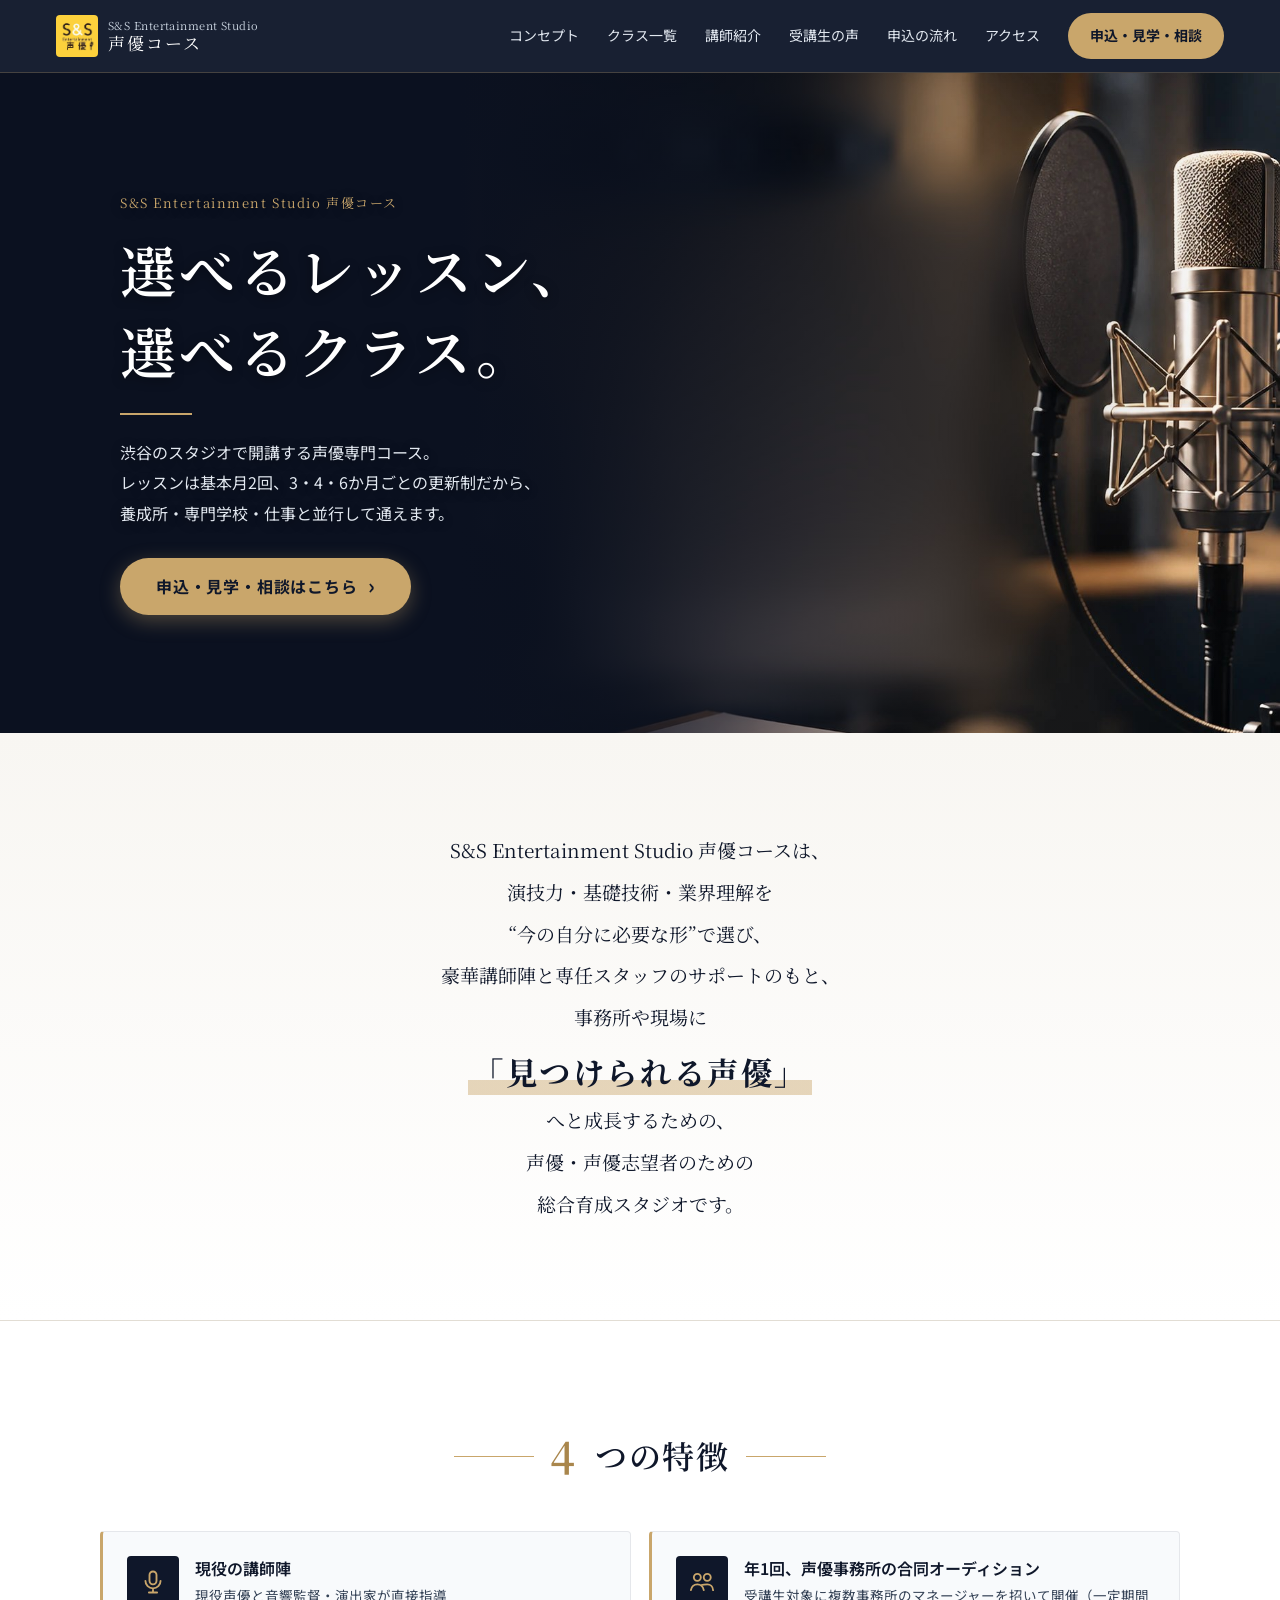
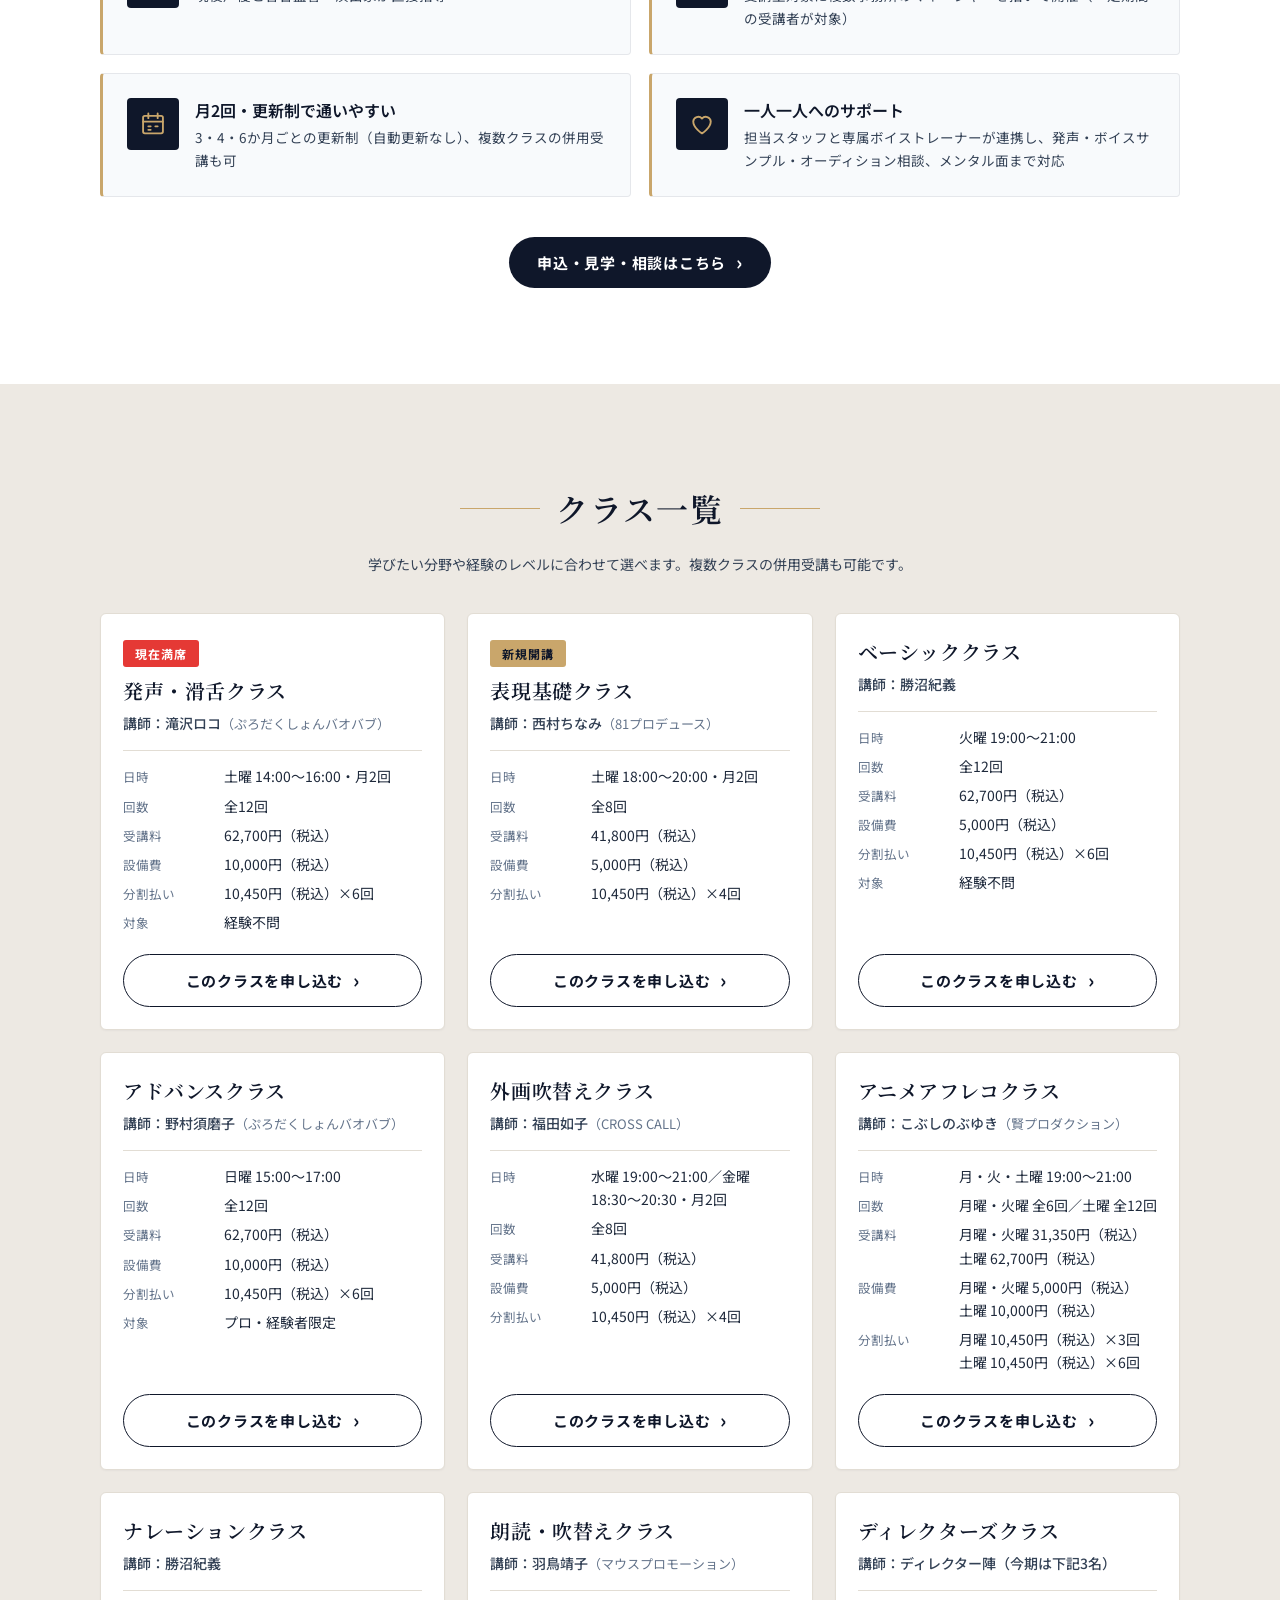
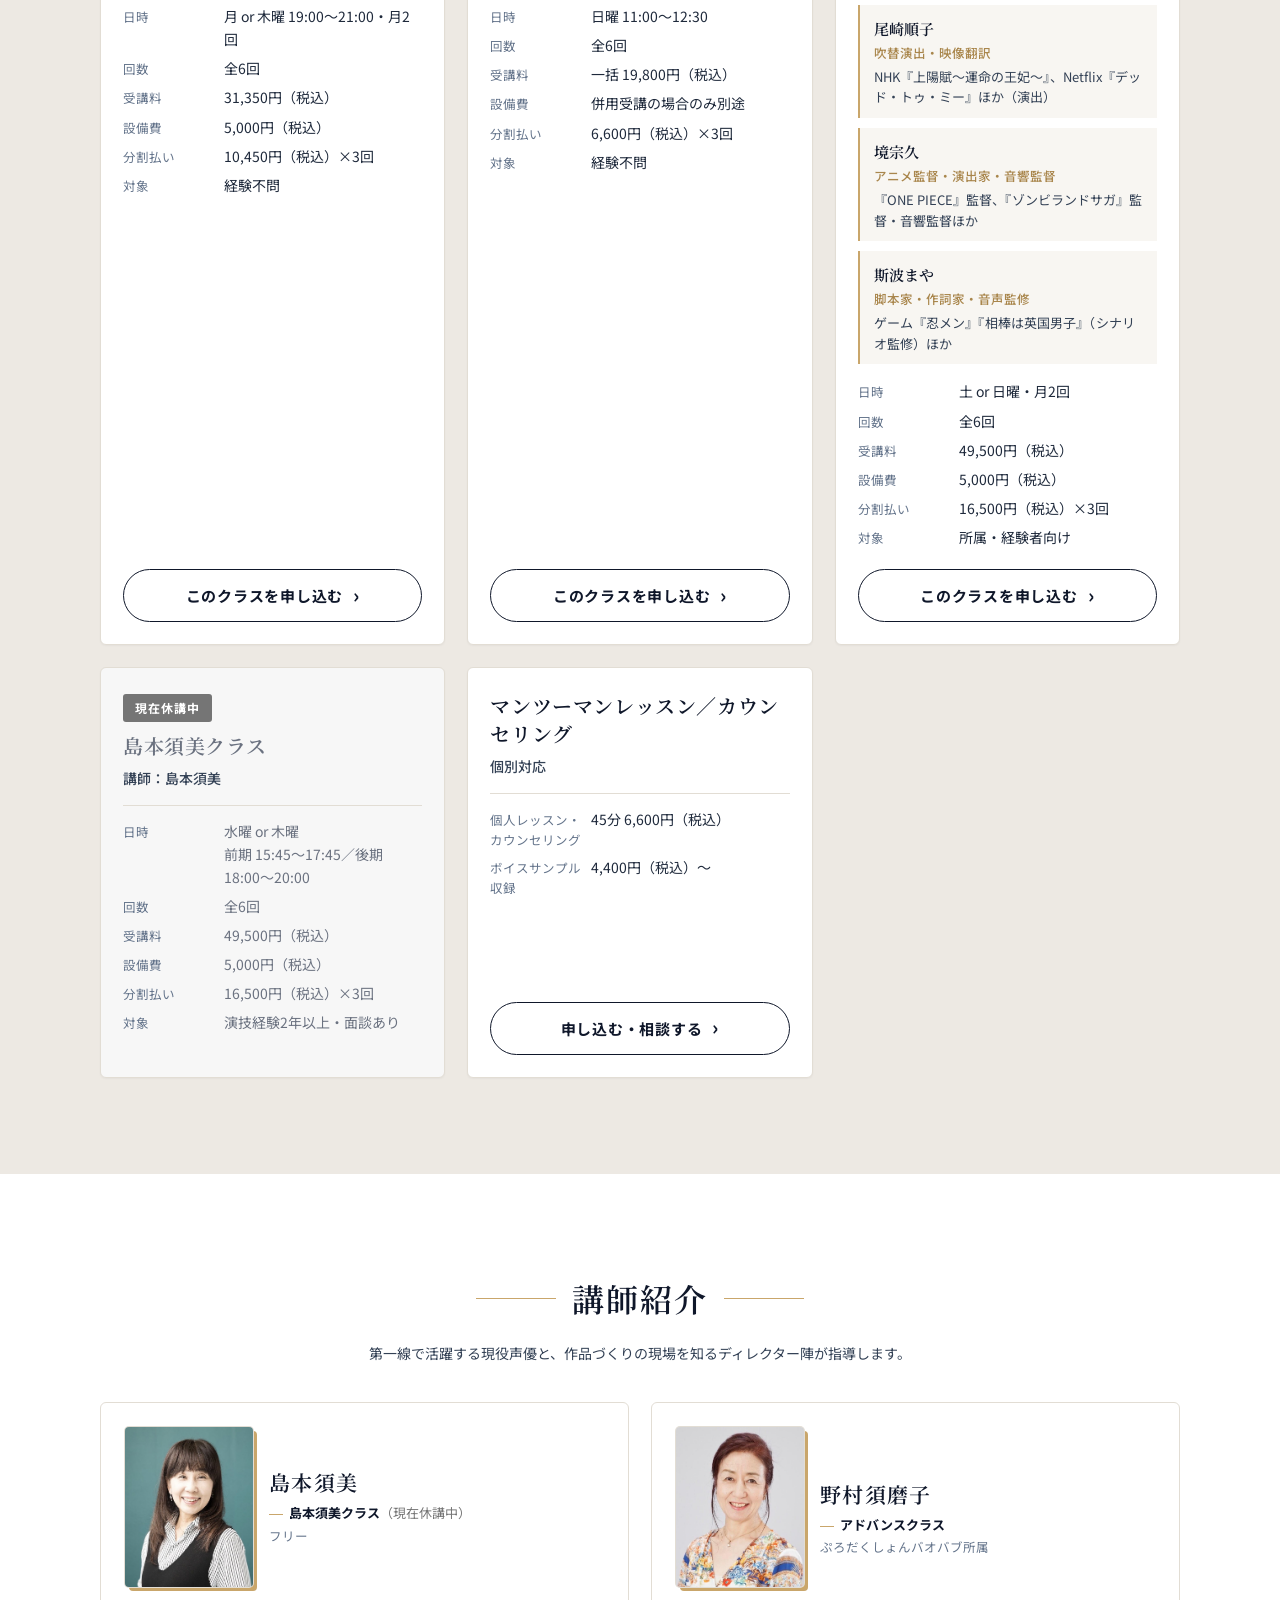
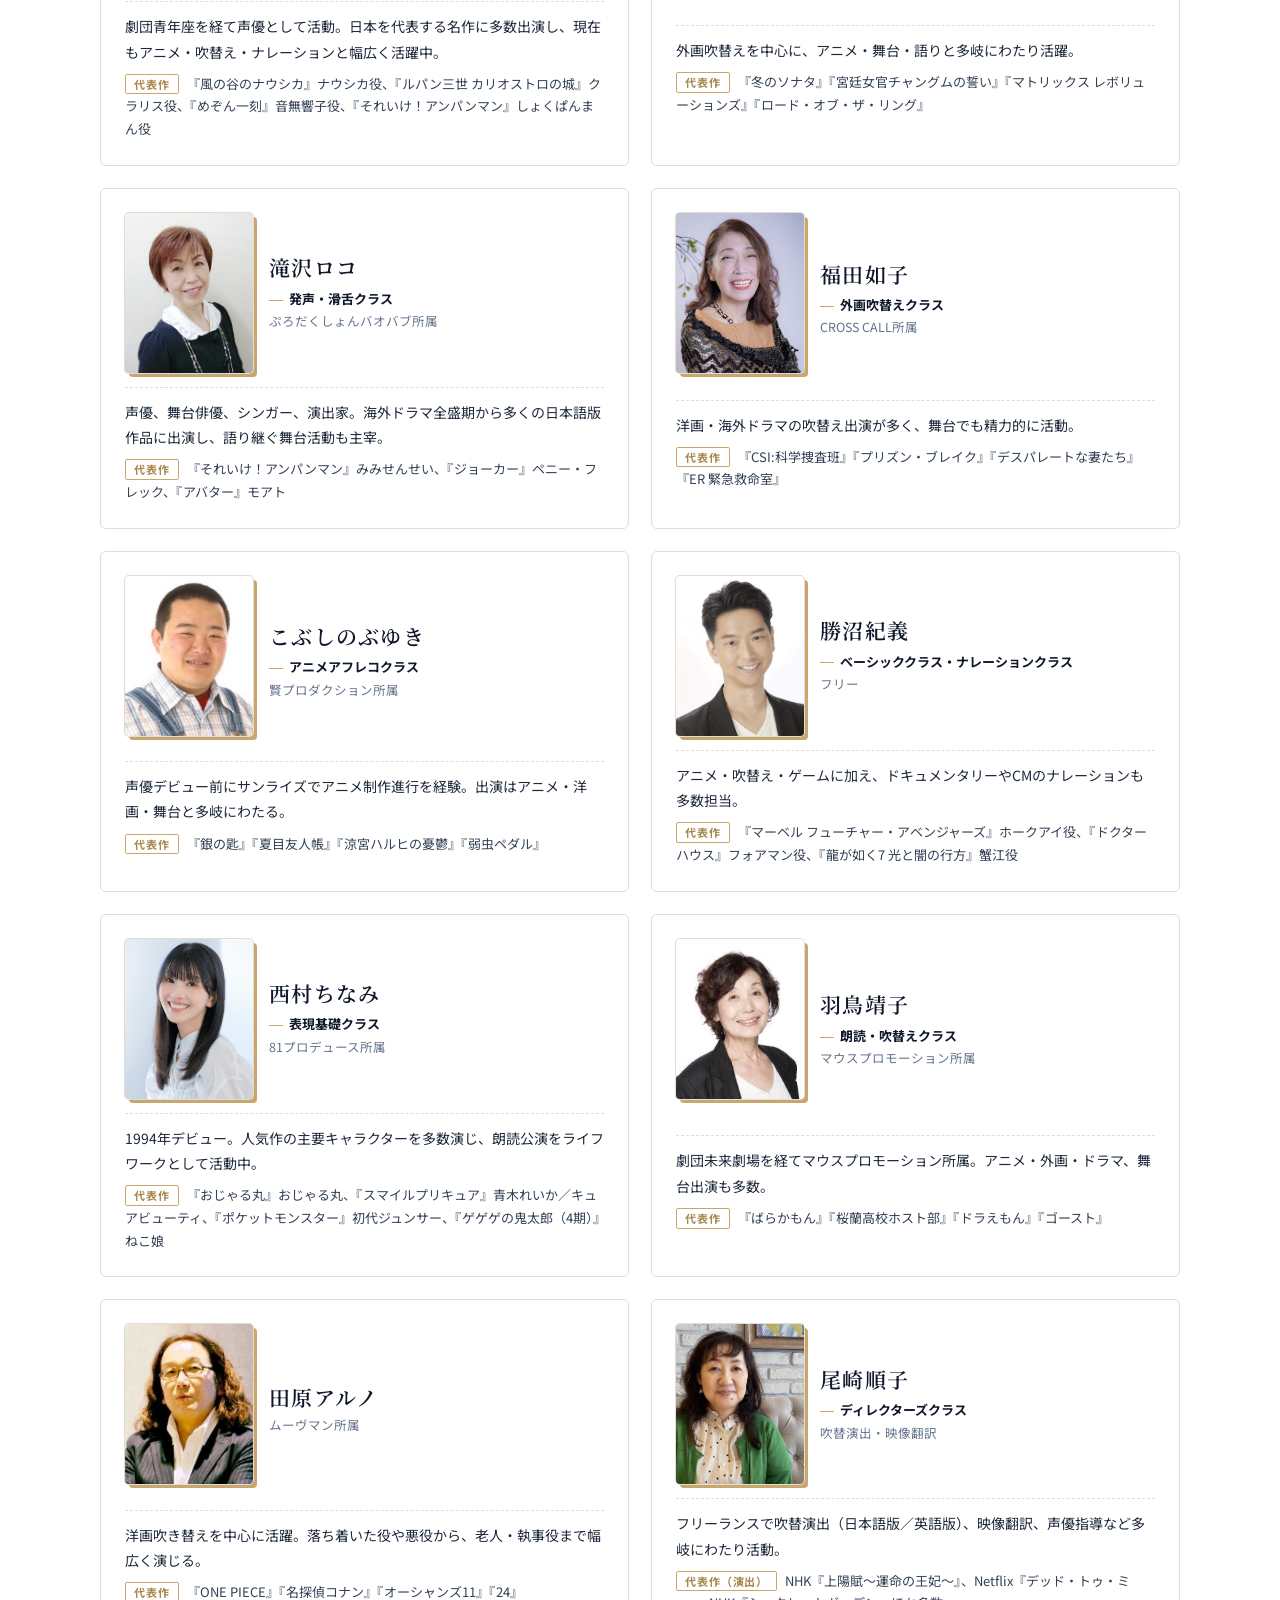
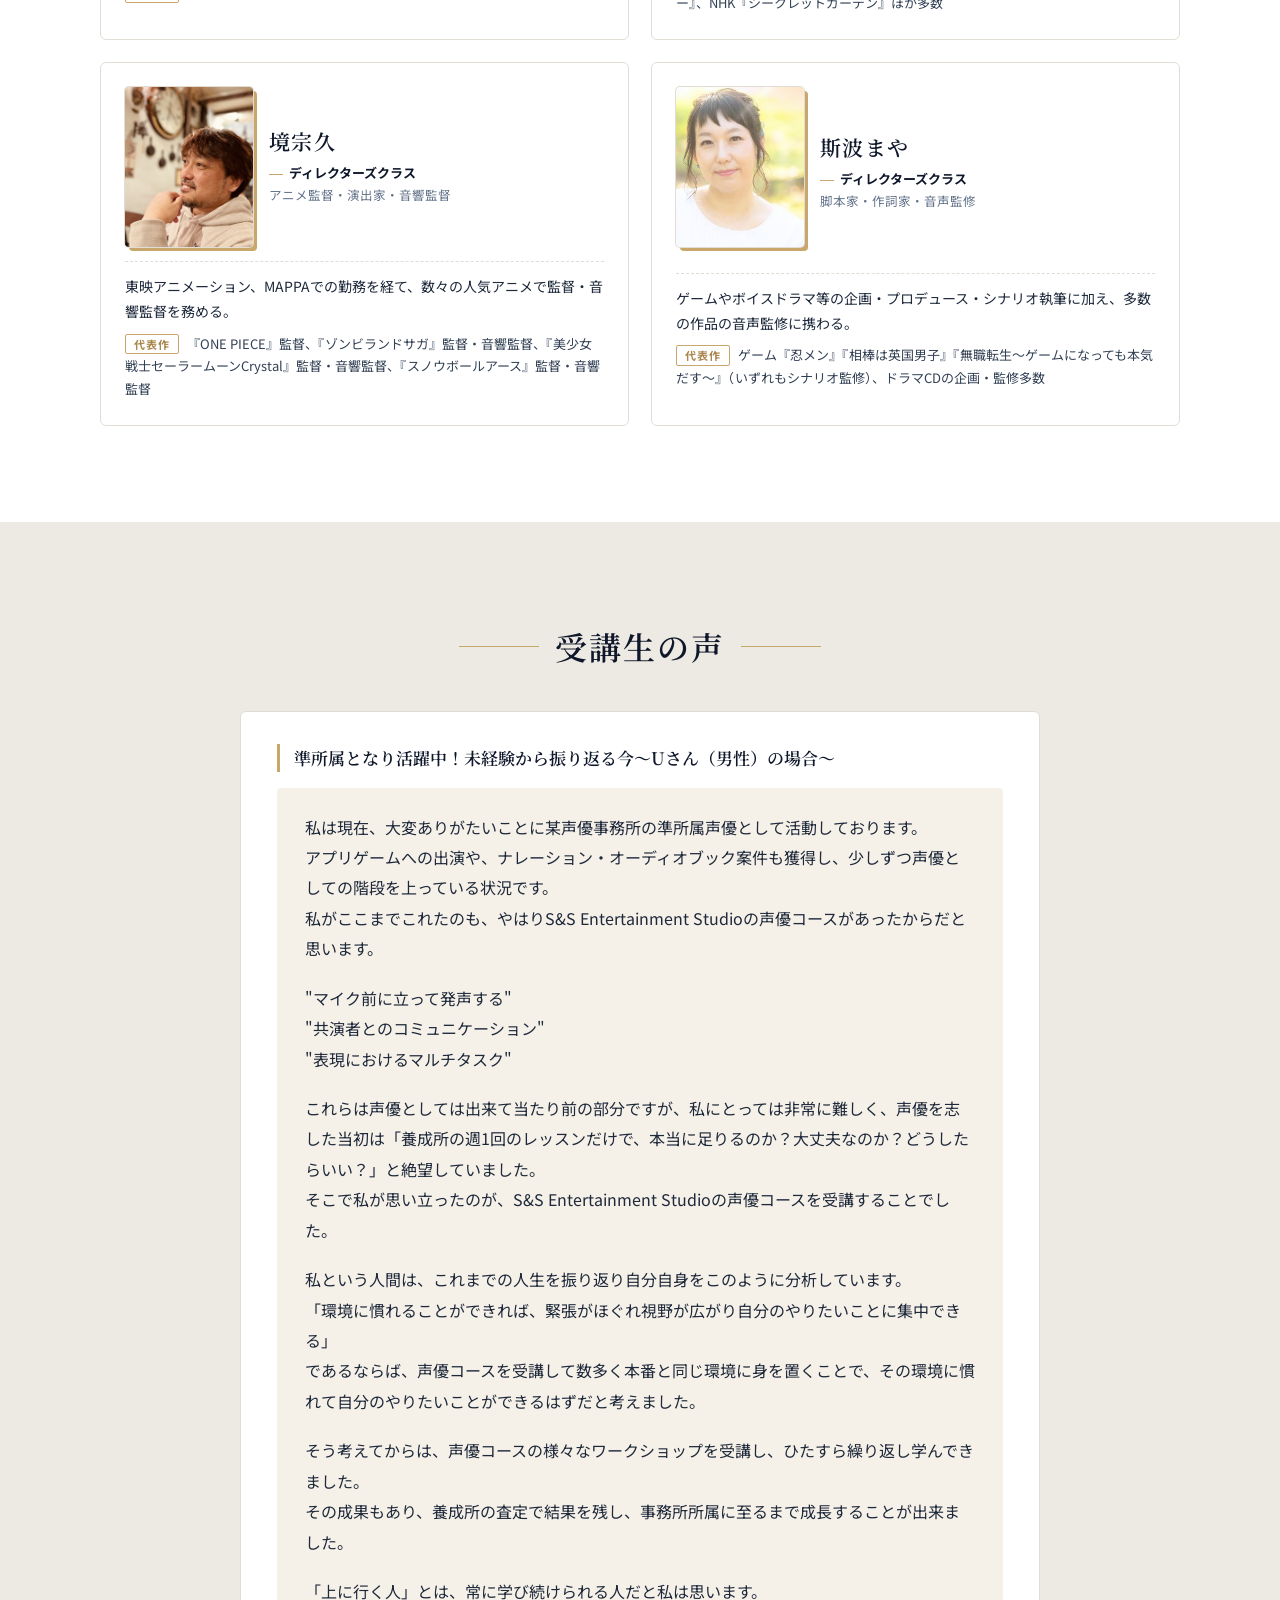
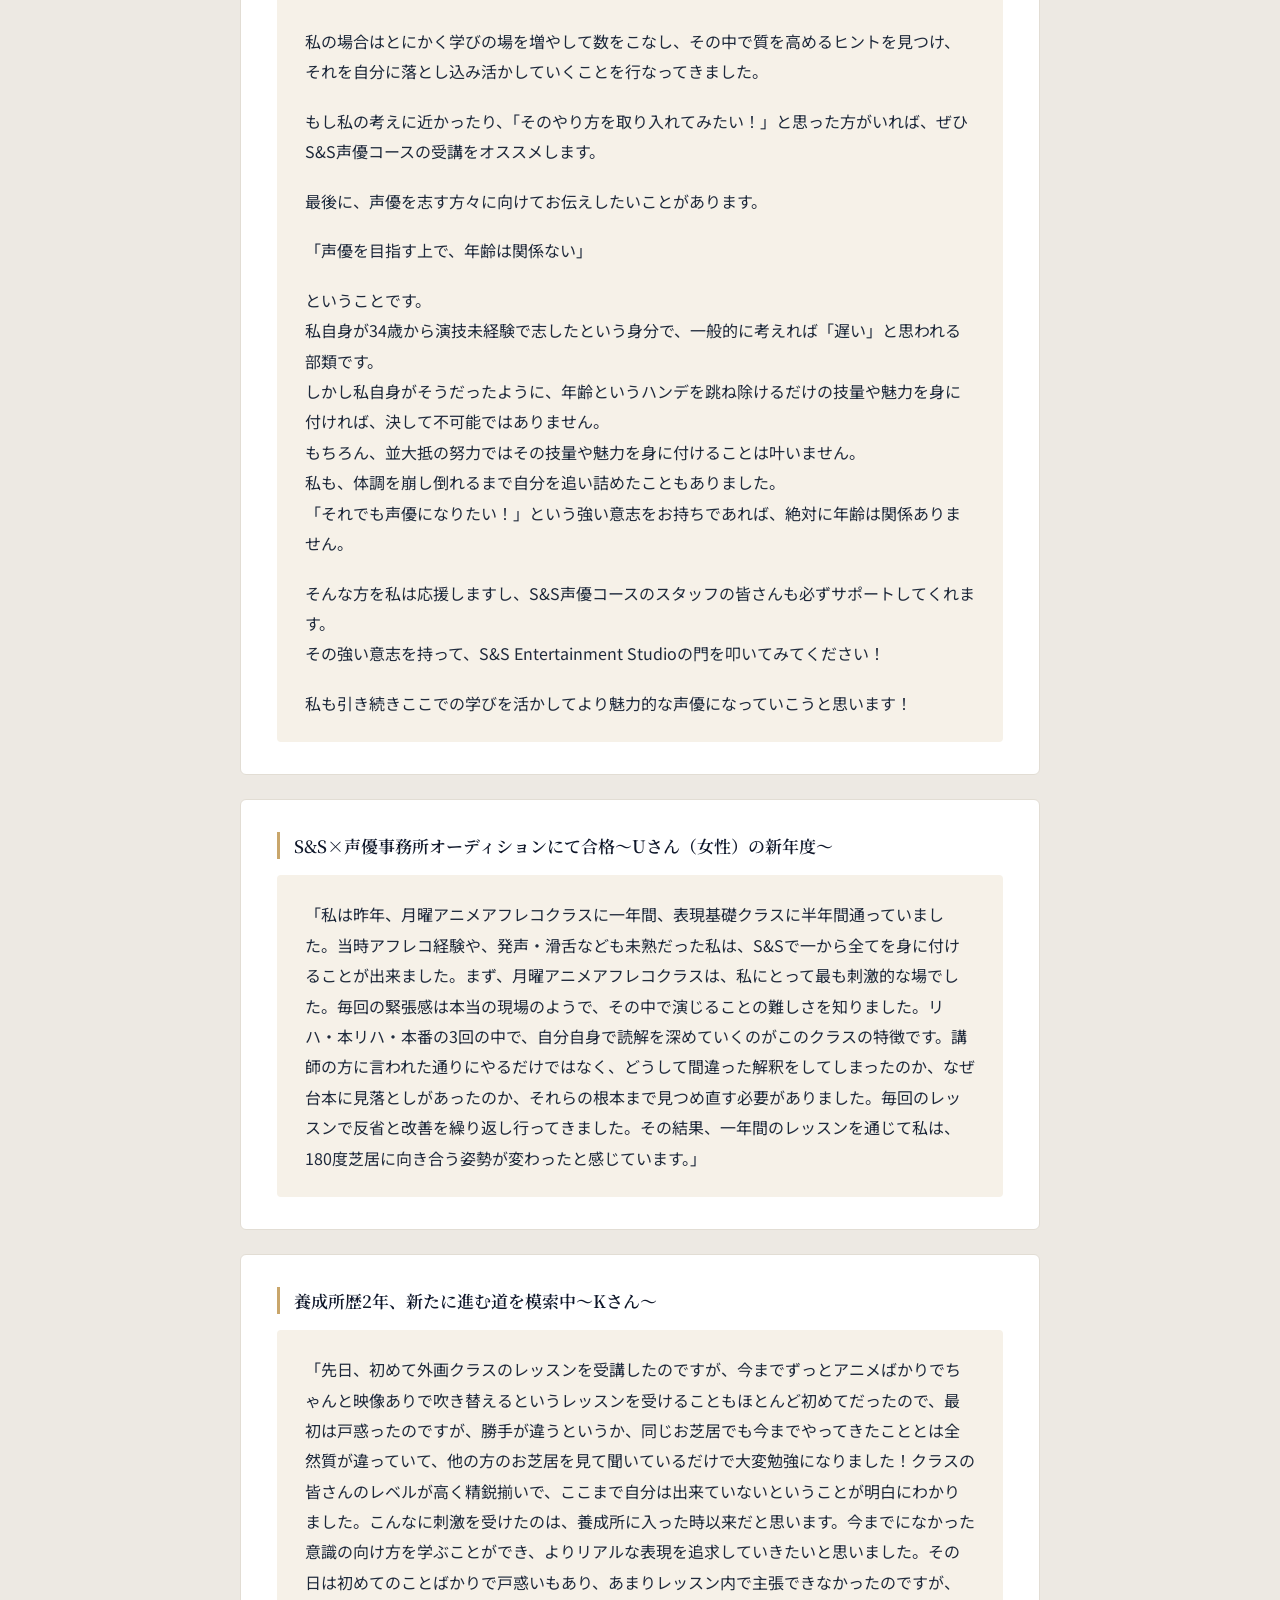
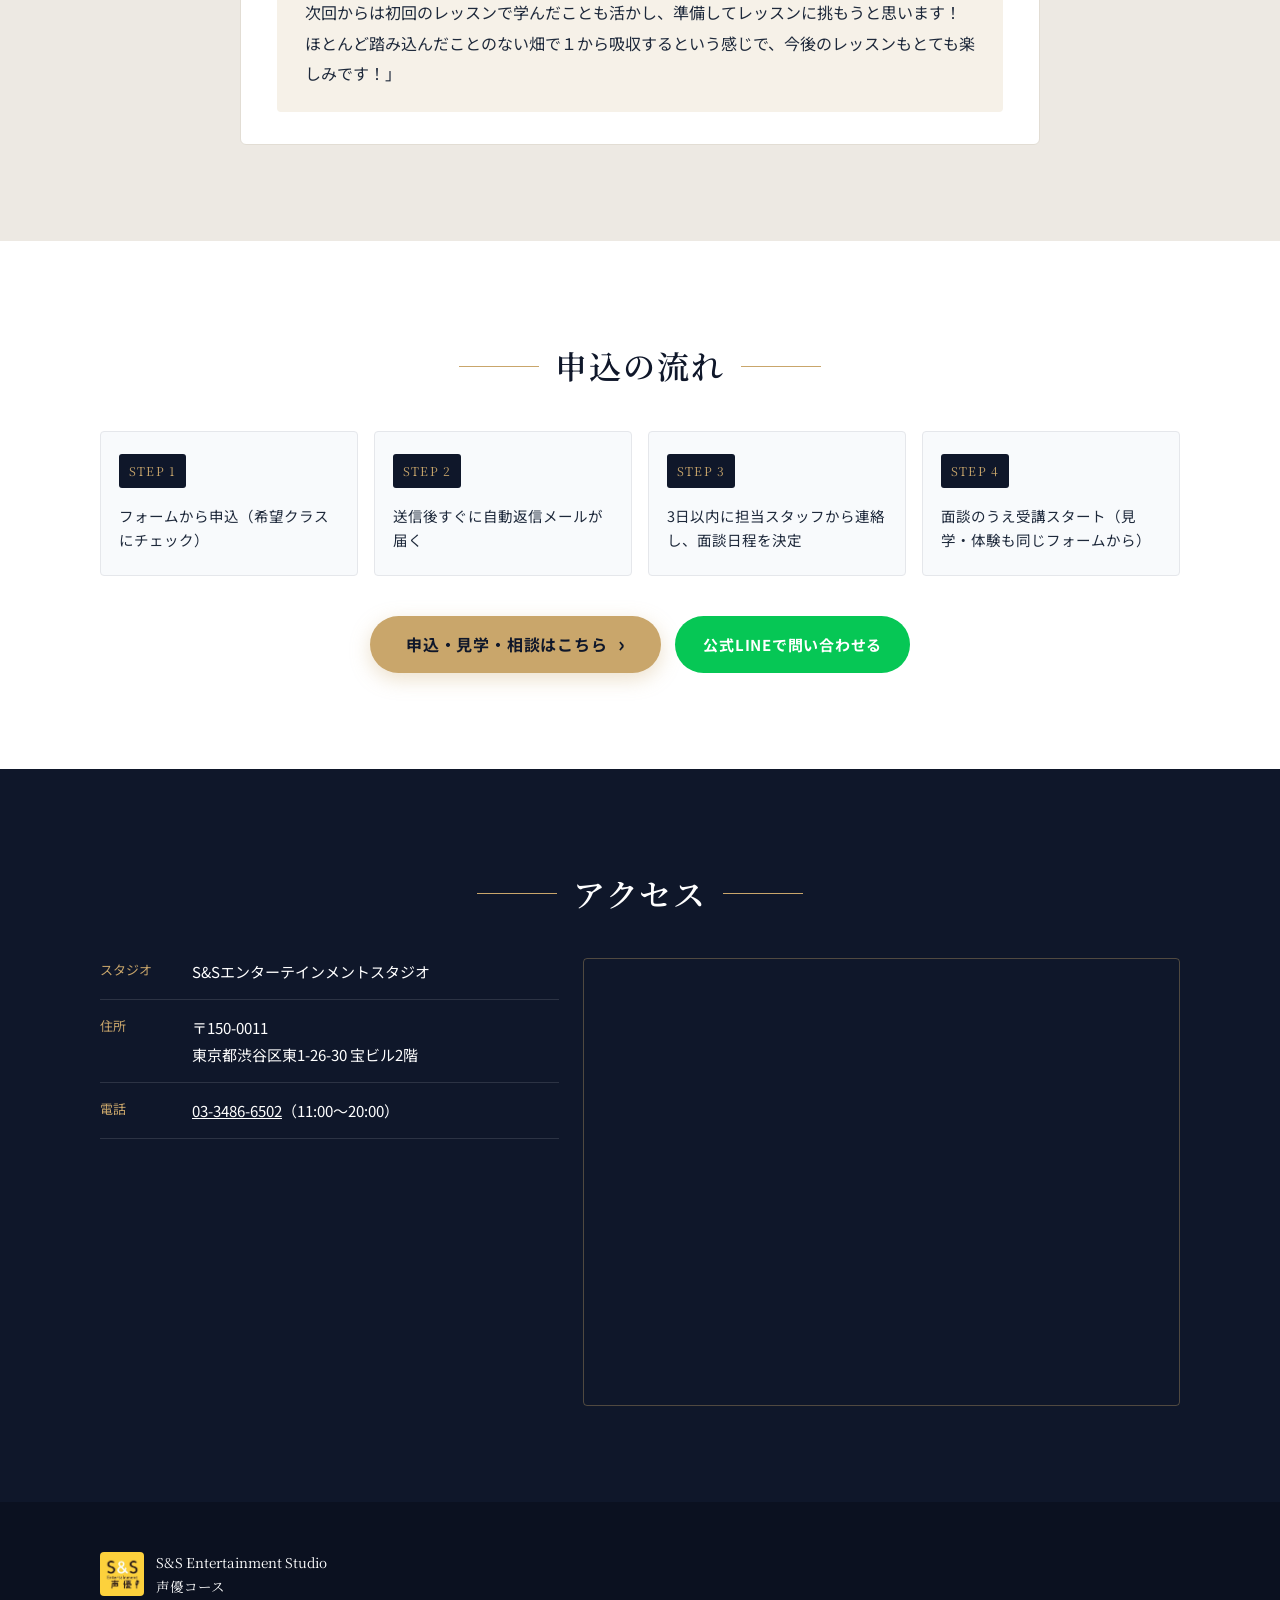
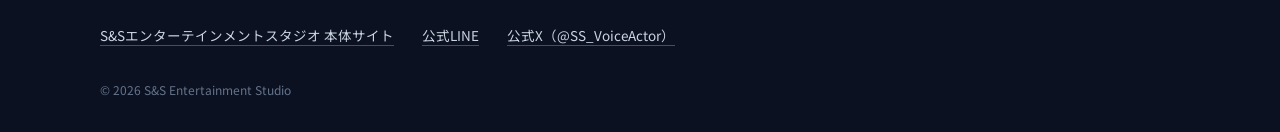
==== commit b5fff538: "Add files via upload" ====
--- a/index.html
+++ b/index.html
@@ -494,7 +494,19 @@
 
       <article class="voice">
         <h3 class="voice-title">準所属となり活躍中！未経験から振り返る今〜Uさん（男性）の場合〜</h3>
-        <blockquote class="voice-quote"><p>「そこで私が思い立ったのが、S&amp;S Entertainment Studioの声優コースを受講することでした。私という人間は、これまでの人生を振り返り自分自身をこのように分析しています。『環境に慣れることができれば、緊張がほぐれ視野が広がり自分のやりたいことに集中できる』であるならば、声優コースを受講して数多く本番と同じ環境に身を置くことで、その環境に慣れて自分のやりたいことができるはずだと考えました。そう考えてからは、声優コースの様々なワークショップを受講し、ひたすら繰り返し学んできました。その成果もあり、養成所の査定で結果を残し、事務所所属に至るまで成長することが出来ました。」</p></blockquote>
+        <blockquote class="voice-quote"><p>私は現在、大変ありがたいことに某声優事務所の準所属声優として活動しております。<br>アプリゲームへの出演や、ナレーション・オーディオブック案件も獲得し、少しずつ声優としての階段を上っている状況です。<br>私がここまでこれたのも、やはりS&amp;S Entertainment Studioの声優コースがあったからだと思います。</p>
+          <p>"マイク前に立って発声する"<br>"共演者とのコミュニケーション"<br>"表現におけるマルチタスク"</p>
+          <p>これらは声優としては出来て当たり前の部分ですが、私にとっては非常に難しく、声優を志した当初は「養成所の週1回のレッスンだけで、本当に足りるのか？大丈夫なのか？どうしたらいい？」と絶望していました。<br>そこで私が思い立ったのが、S&amp;S Entertainment Studioの声優コースを受講することでした。</p>
+          <p>私という人間は、これまでの人生を振り返り自分自身をこのように分析しています。<br>「環境に慣れることができれば、緊張がほぐれ視野が広がり自分のやりたいことに集中できる」<br>であるならば、声優コースを受講して数多く本番と同じ環境に身を置くことで、その環境に慣れて自分のやりたいことができるはずだと考えました。</p>
+          <p>そう考えてからは、声優コースの様々なワークショップを受講し、ひたすら繰り返し学んできました。<br>その成果もあり、養成所の査定で結果を残し、事務所所属に至るまで成長することが出来ました。</p>
+          <p>「上に行く人」とは、常に学び続けられる人だと私は思います。</p>
+          <p>私の場合はとにかく学びの場を増やして数をこなし、その中で質を高めるヒントを見つけ、それを自分に落とし込み活かしていくことを行なってきました。</p>
+          <p>もし私の考えに近かったり、「そのやり方を取り入れてみたい！」と思った方がいれば、ぜひS&amp;S声優コースの受講をオススメします。</p>
+          <p>最後に、声優を志す方々に向けてお伝えしたいことがあります。</p>
+          <p>「声優を目指す上で、年齢は関係ない」</p>
+          <p>ということです。<br>私自身が34歳から演技未経験で志したという身分で、一般的に考えれば「遅い」と思われる部類です。<br>しかし私自身がそうだったように、年齢というハンデを跳ね除けるだけの技量や魅力を身に付ければ、決して不可能ではありません。<br>もちろん、並大抵の努力ではその技量や魅力を身に付けることは叶いません。<br>私も、体調を崩し倒れるまで自分を追い詰めたこともありました。<br>「それでも声優になりたい！」という強い意志をお持ちであれば、絶対に年齢は関係ありません。</p>
+          <p>そんな方を私は応援しますし、S&amp;S声優コースのスタッフの皆さんも必ずサポートしてくれます。<br>その強い意志を持って、S&amp;S Entertainment Studioの門を叩いてみてください！</p>
+          <p>私も引き続きここでの学びを活かしてより魅力的な声優になっていこうと思います！</p></blockquote>
       </article>
 
       <article class="voice">
--- a/css/style.css
+++ b/css/style.css
@@ -202,6 +202,7 @@
 .voice-title { font-family: var(--serif); font-size: 17px; line-height: 1.6; color: var(--navy); margin-bottom: 16px; padding-left: 14px; border-left: 3px solid var(--gold); }
 .voice-quote { margin: 0; background: var(--beige); border-radius: 4px; padding: 18px 16px; }
 .voice-quote p { font-size: 15.5px; line-height: 1.9; text-align: left; color: var(--text); }
+.voice-quote p + p { margin-top: 1.2em; }
 
 /* ---------- 申込の流れ ---------- */
 .flow-list { margin: 36px auto 0; max-width: 820px; display: grid; gap: 12px; counter-reset: none; }
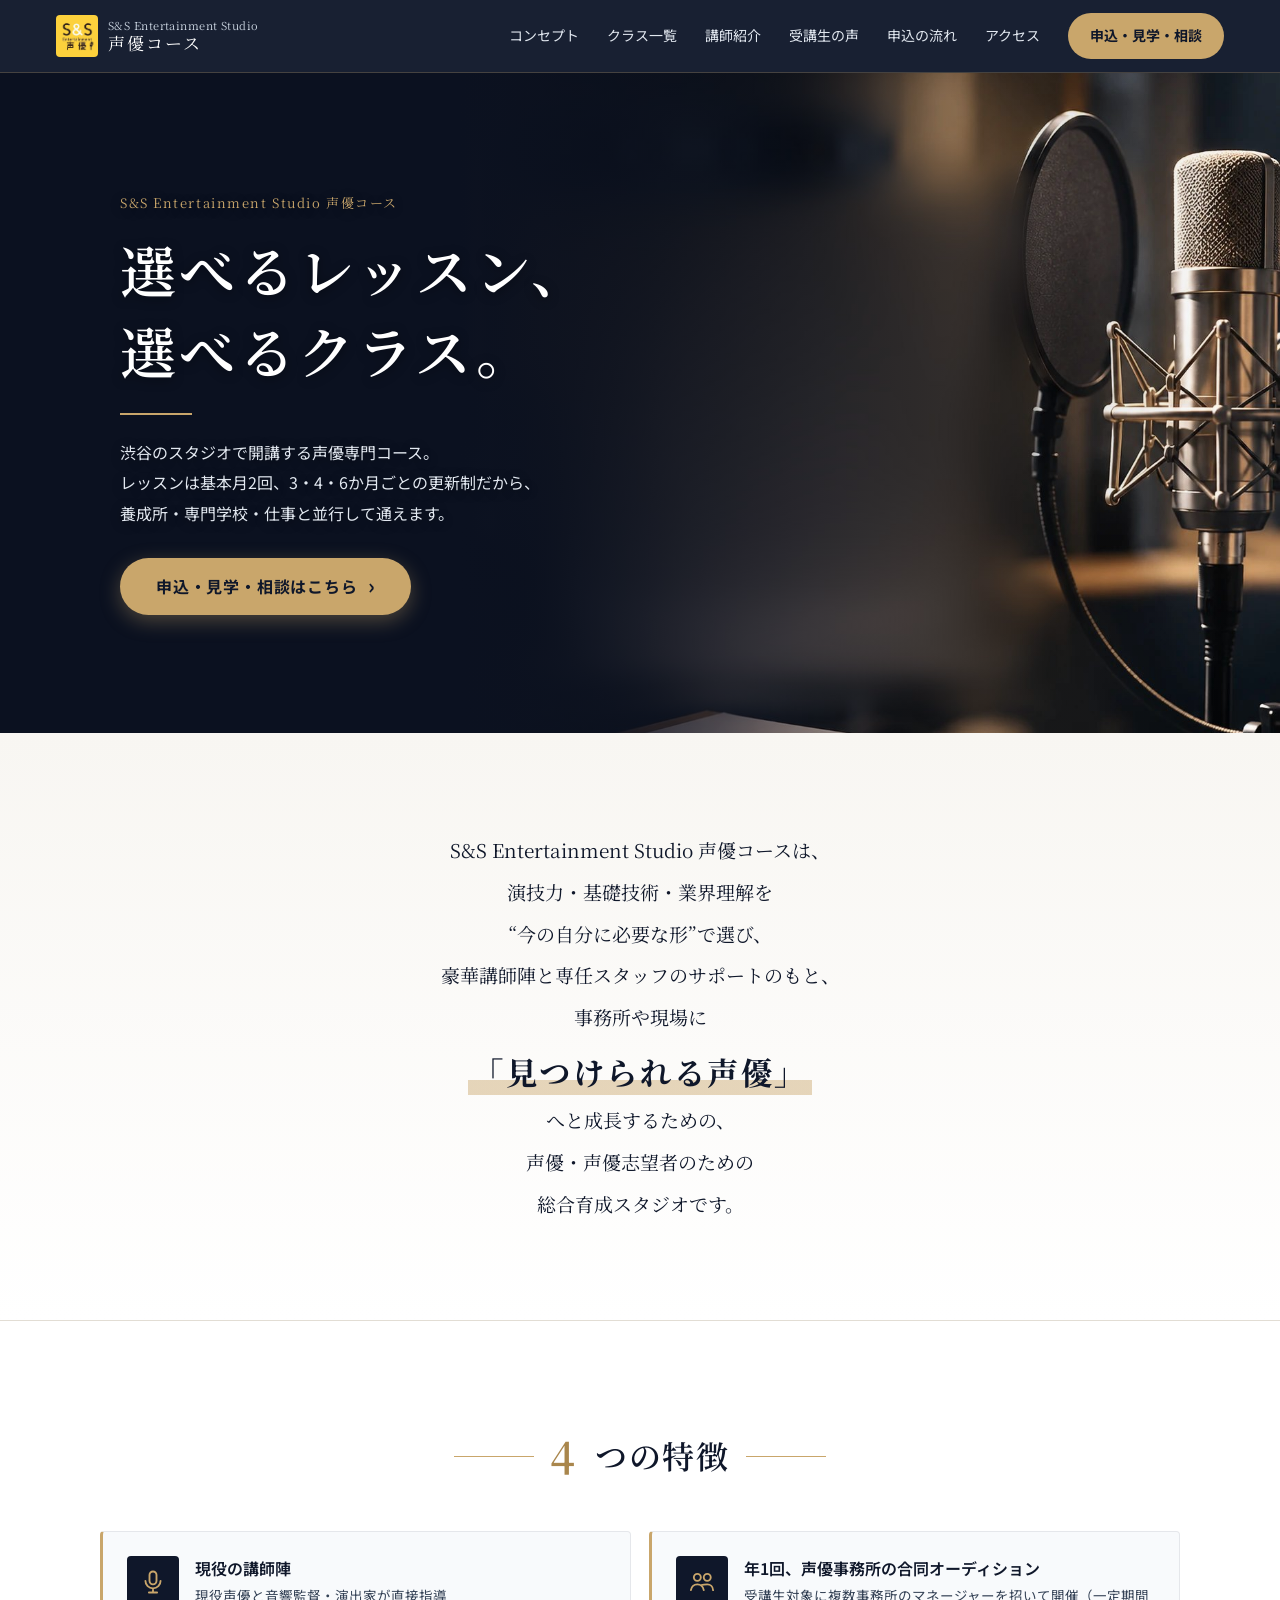
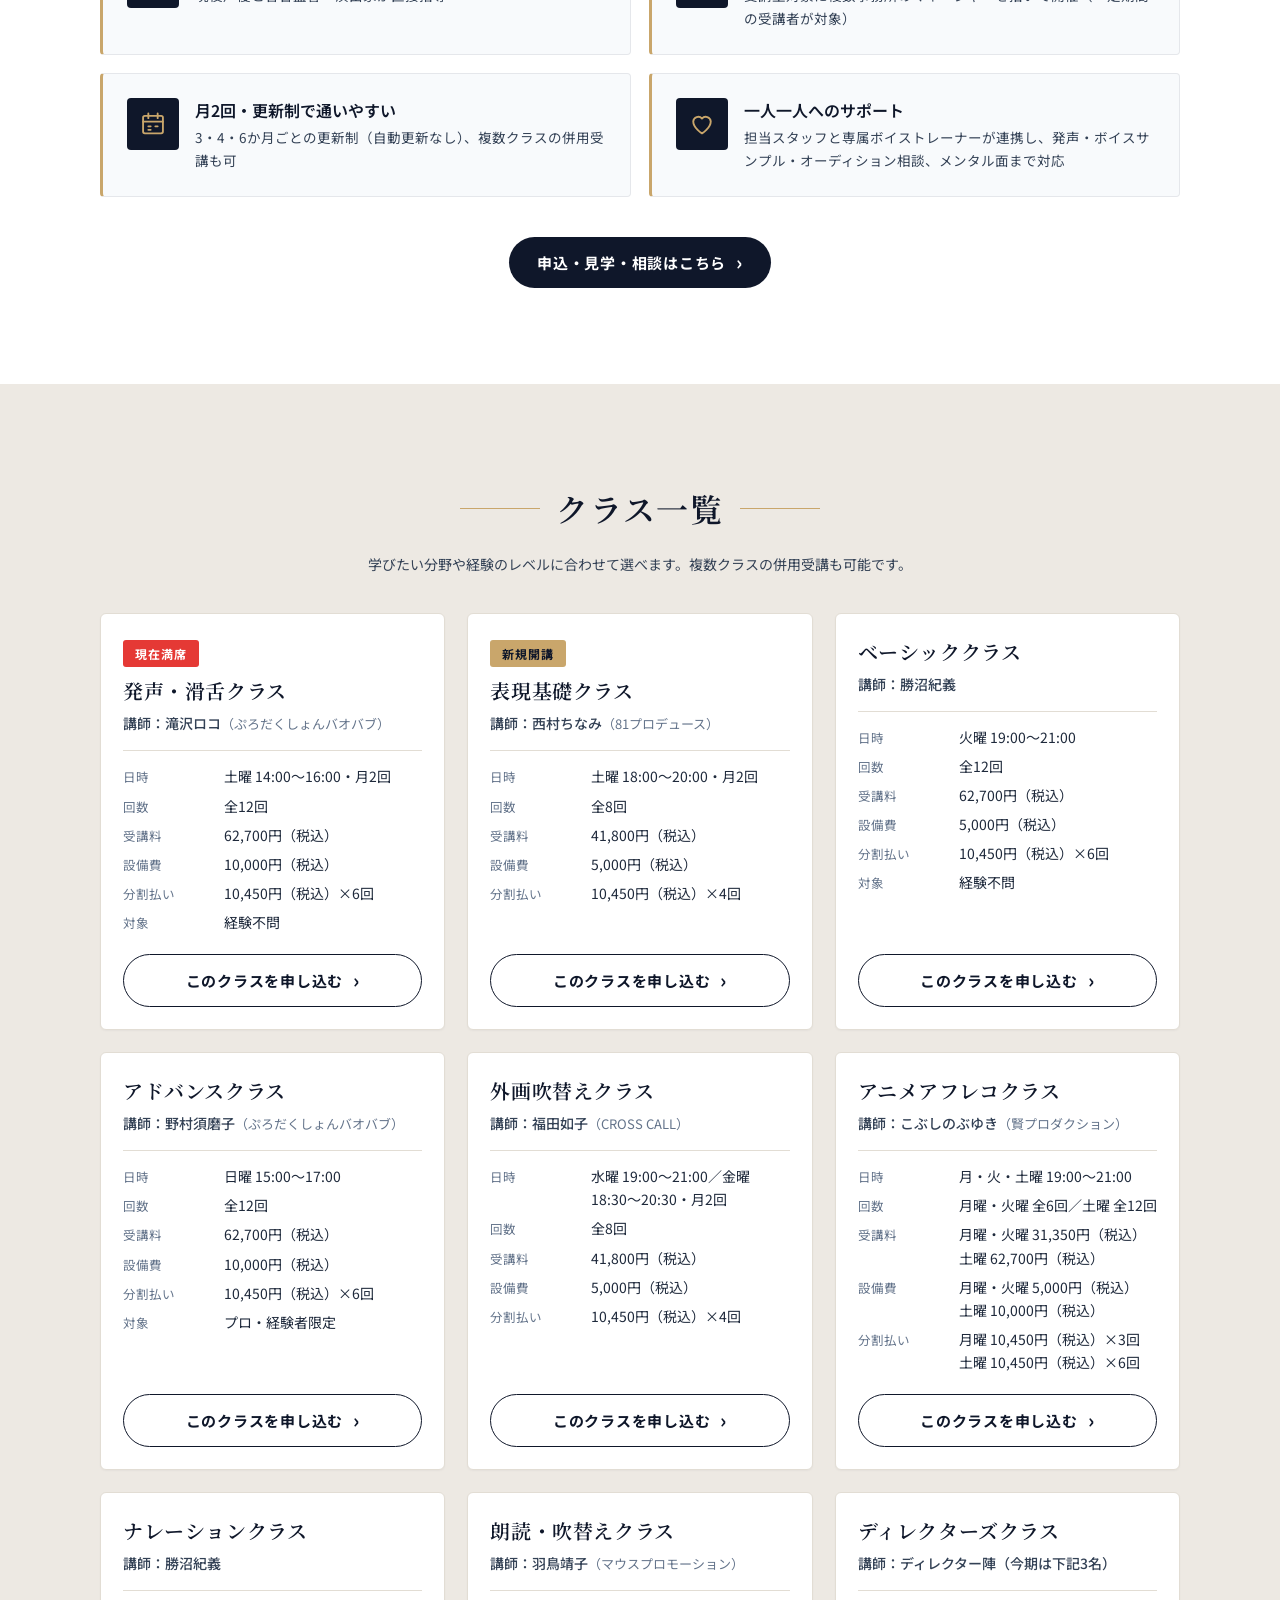
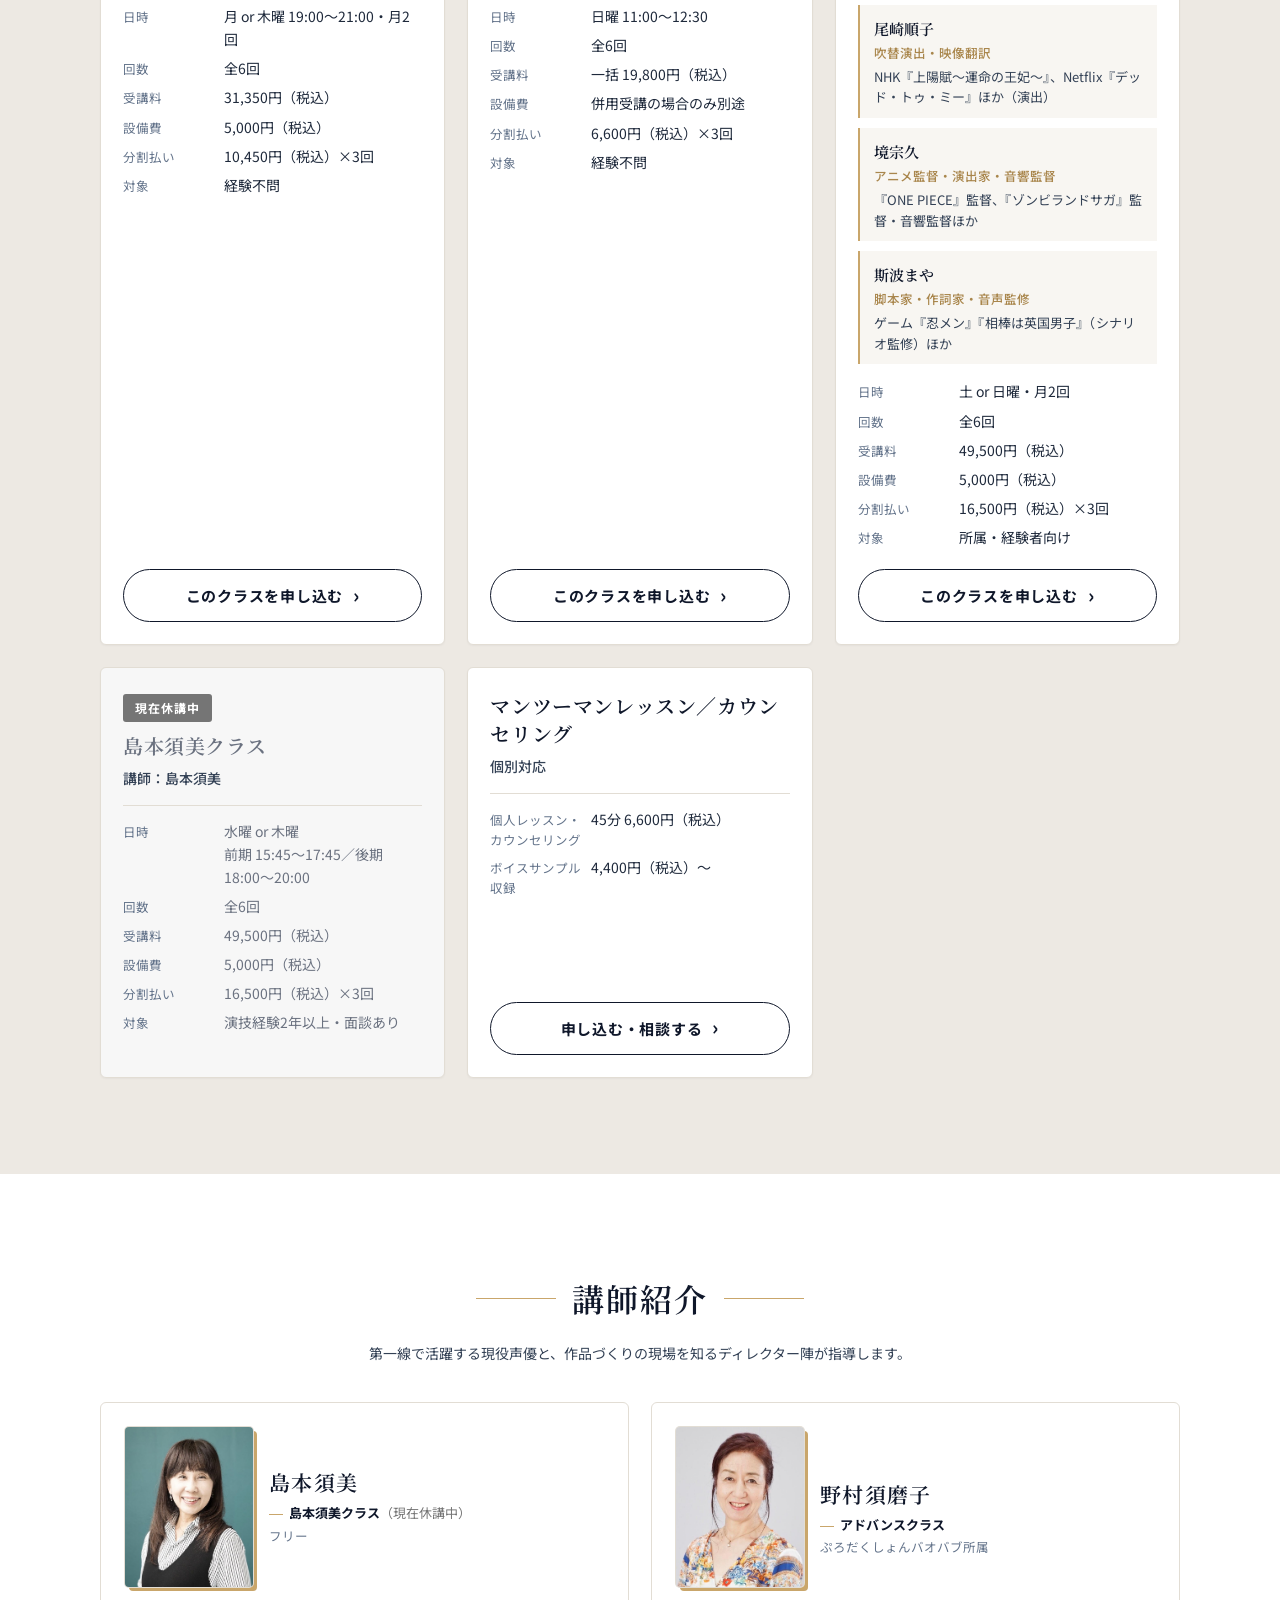
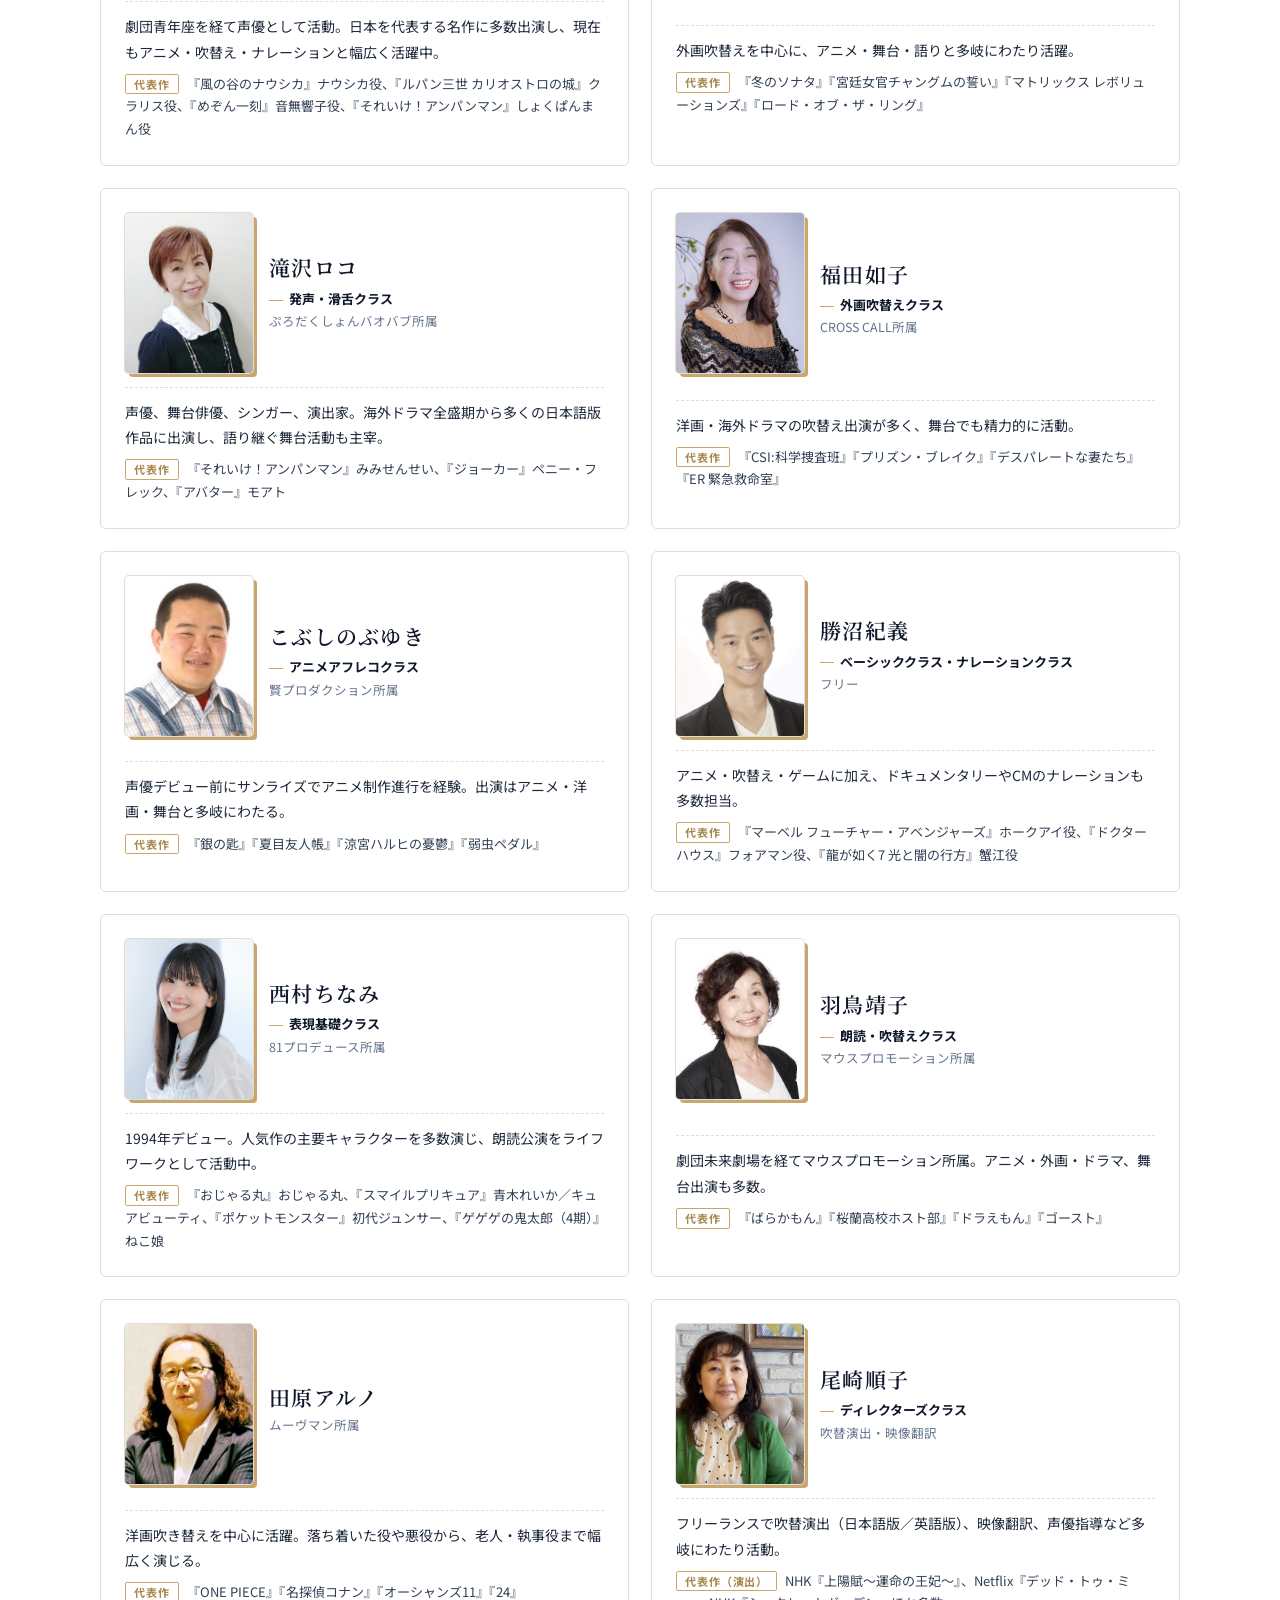
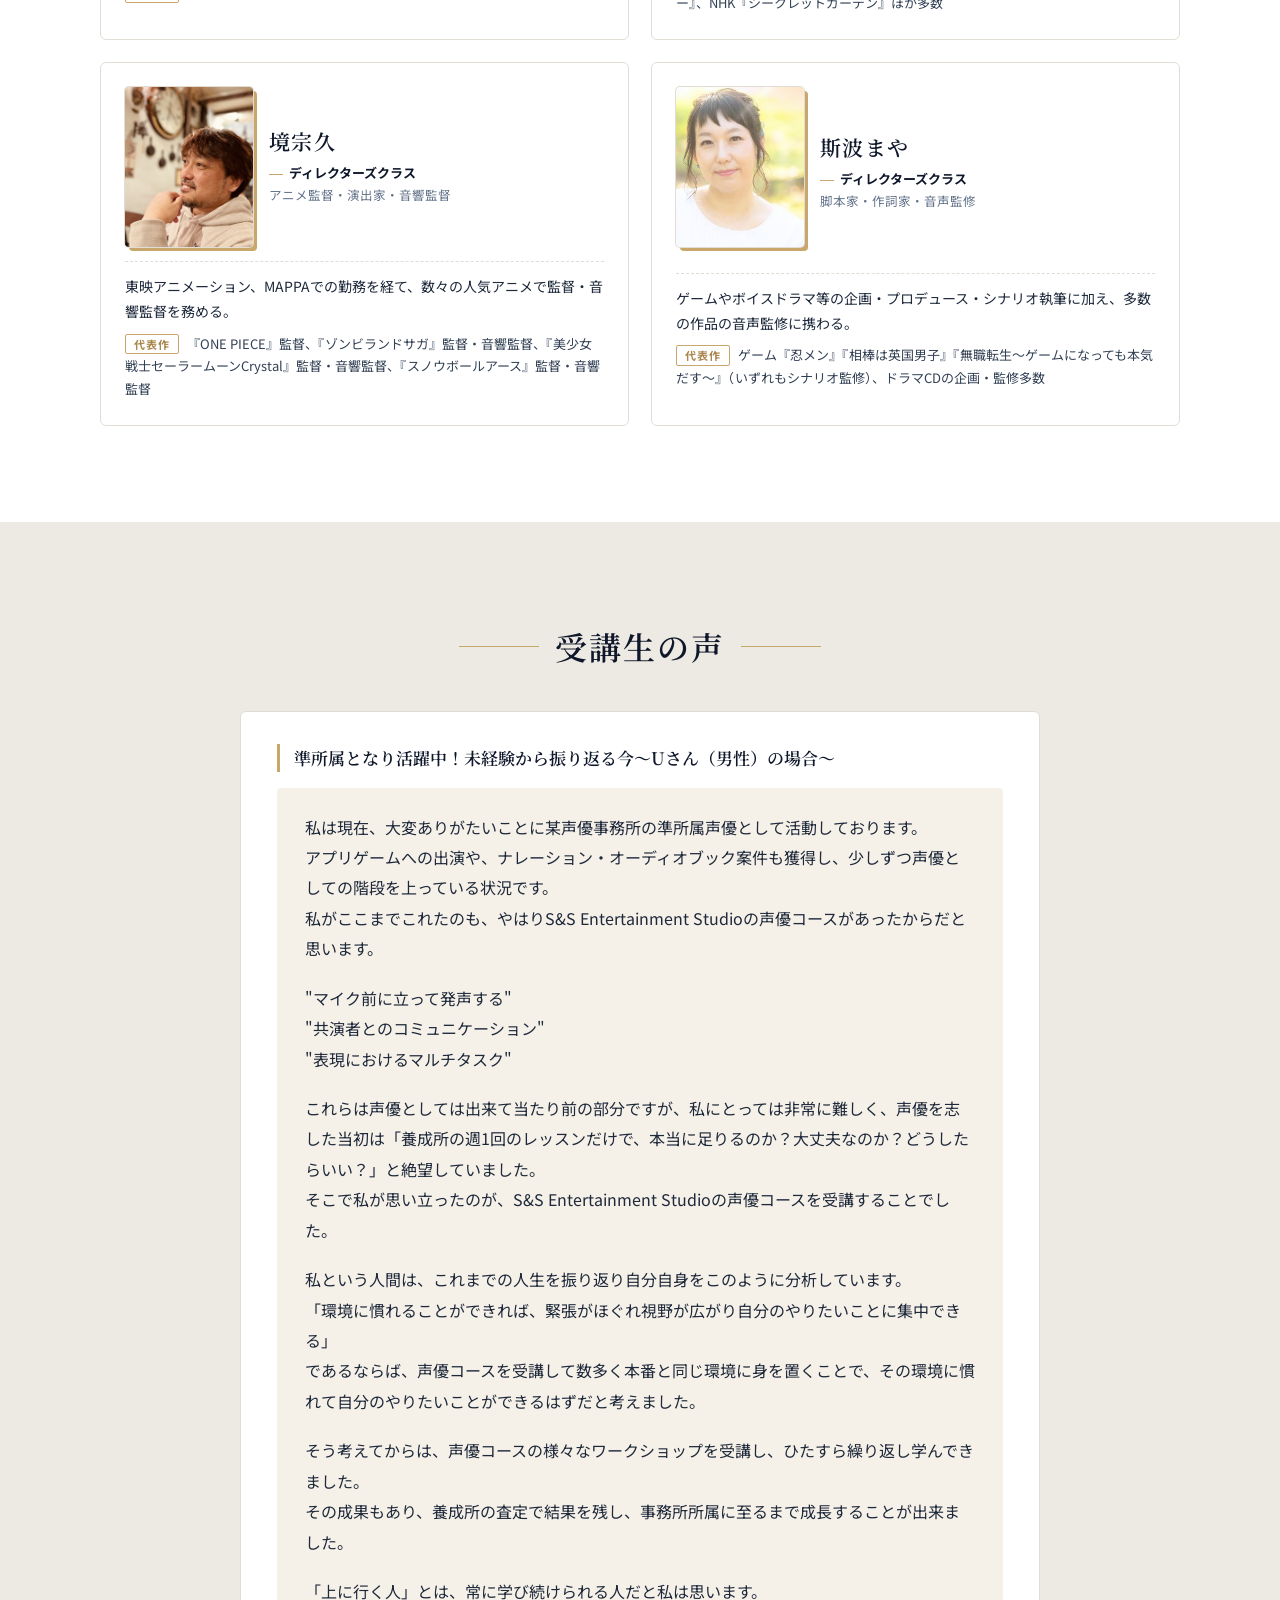
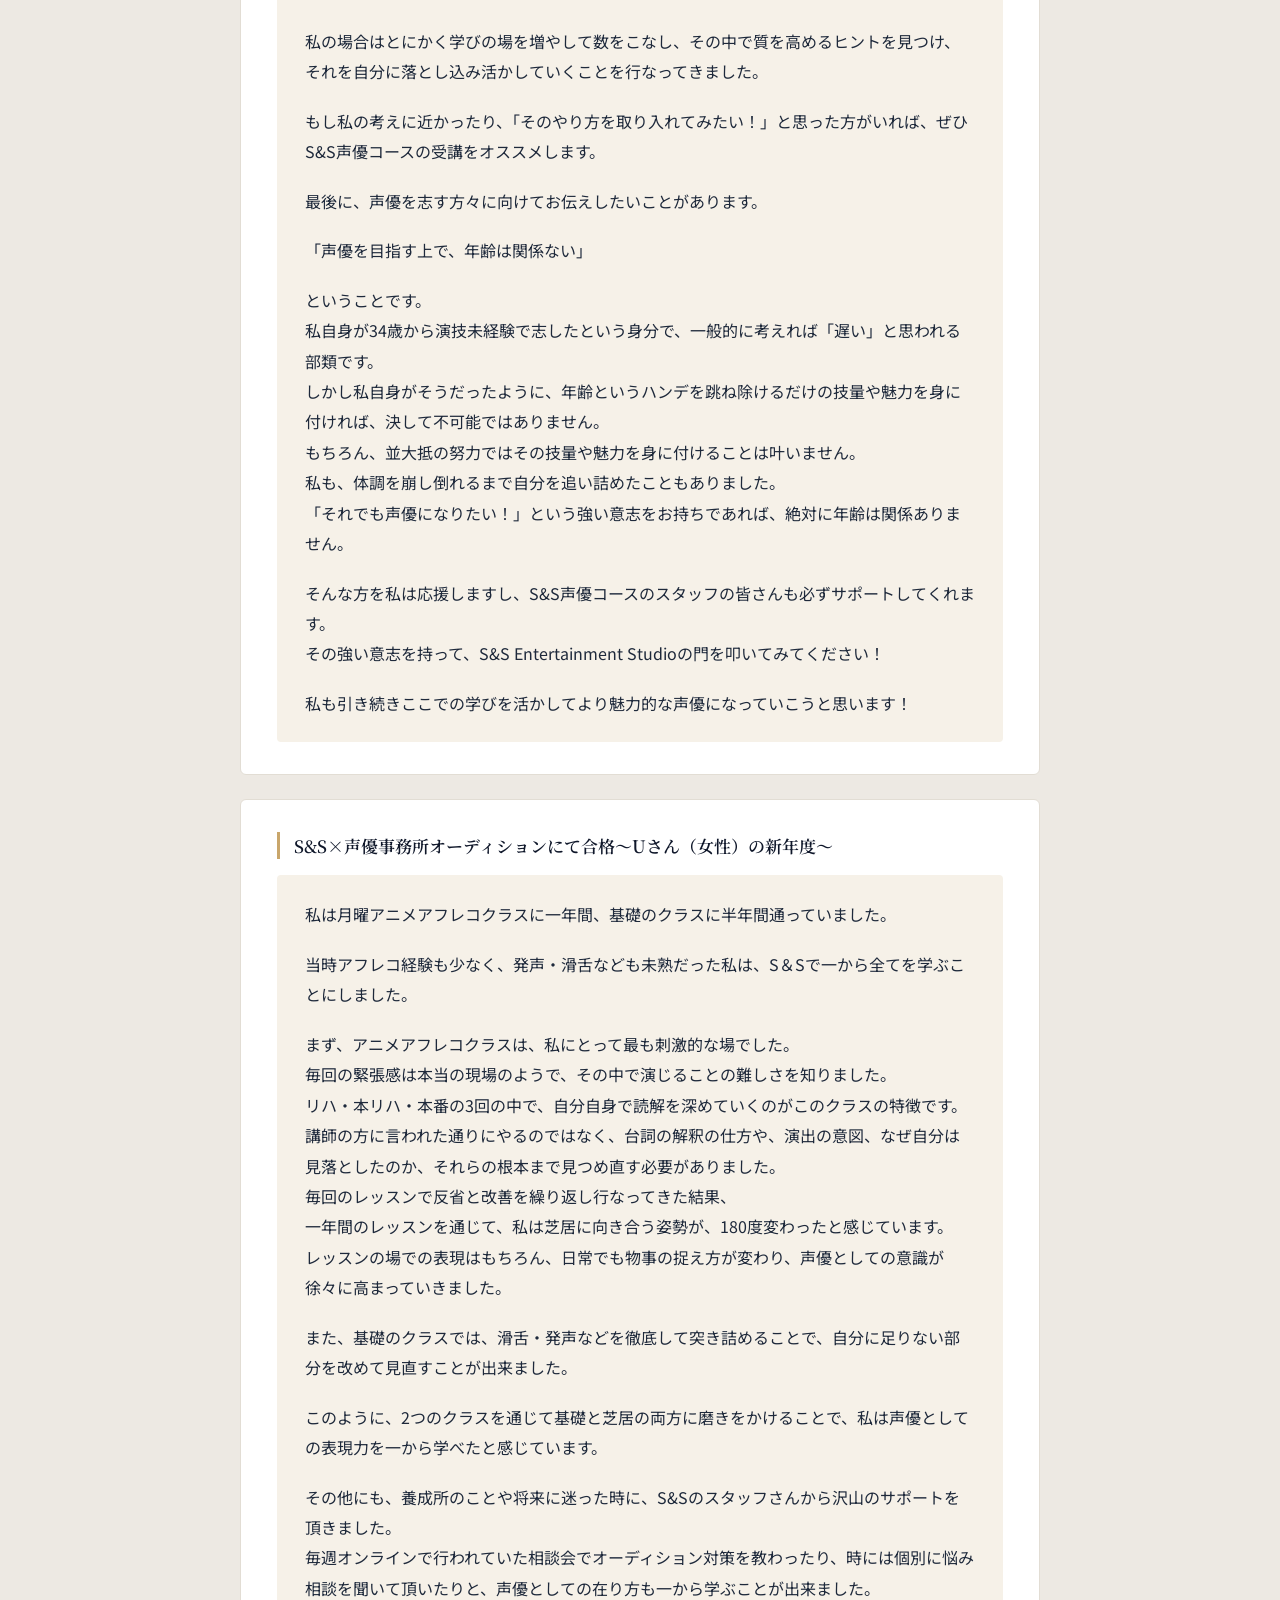
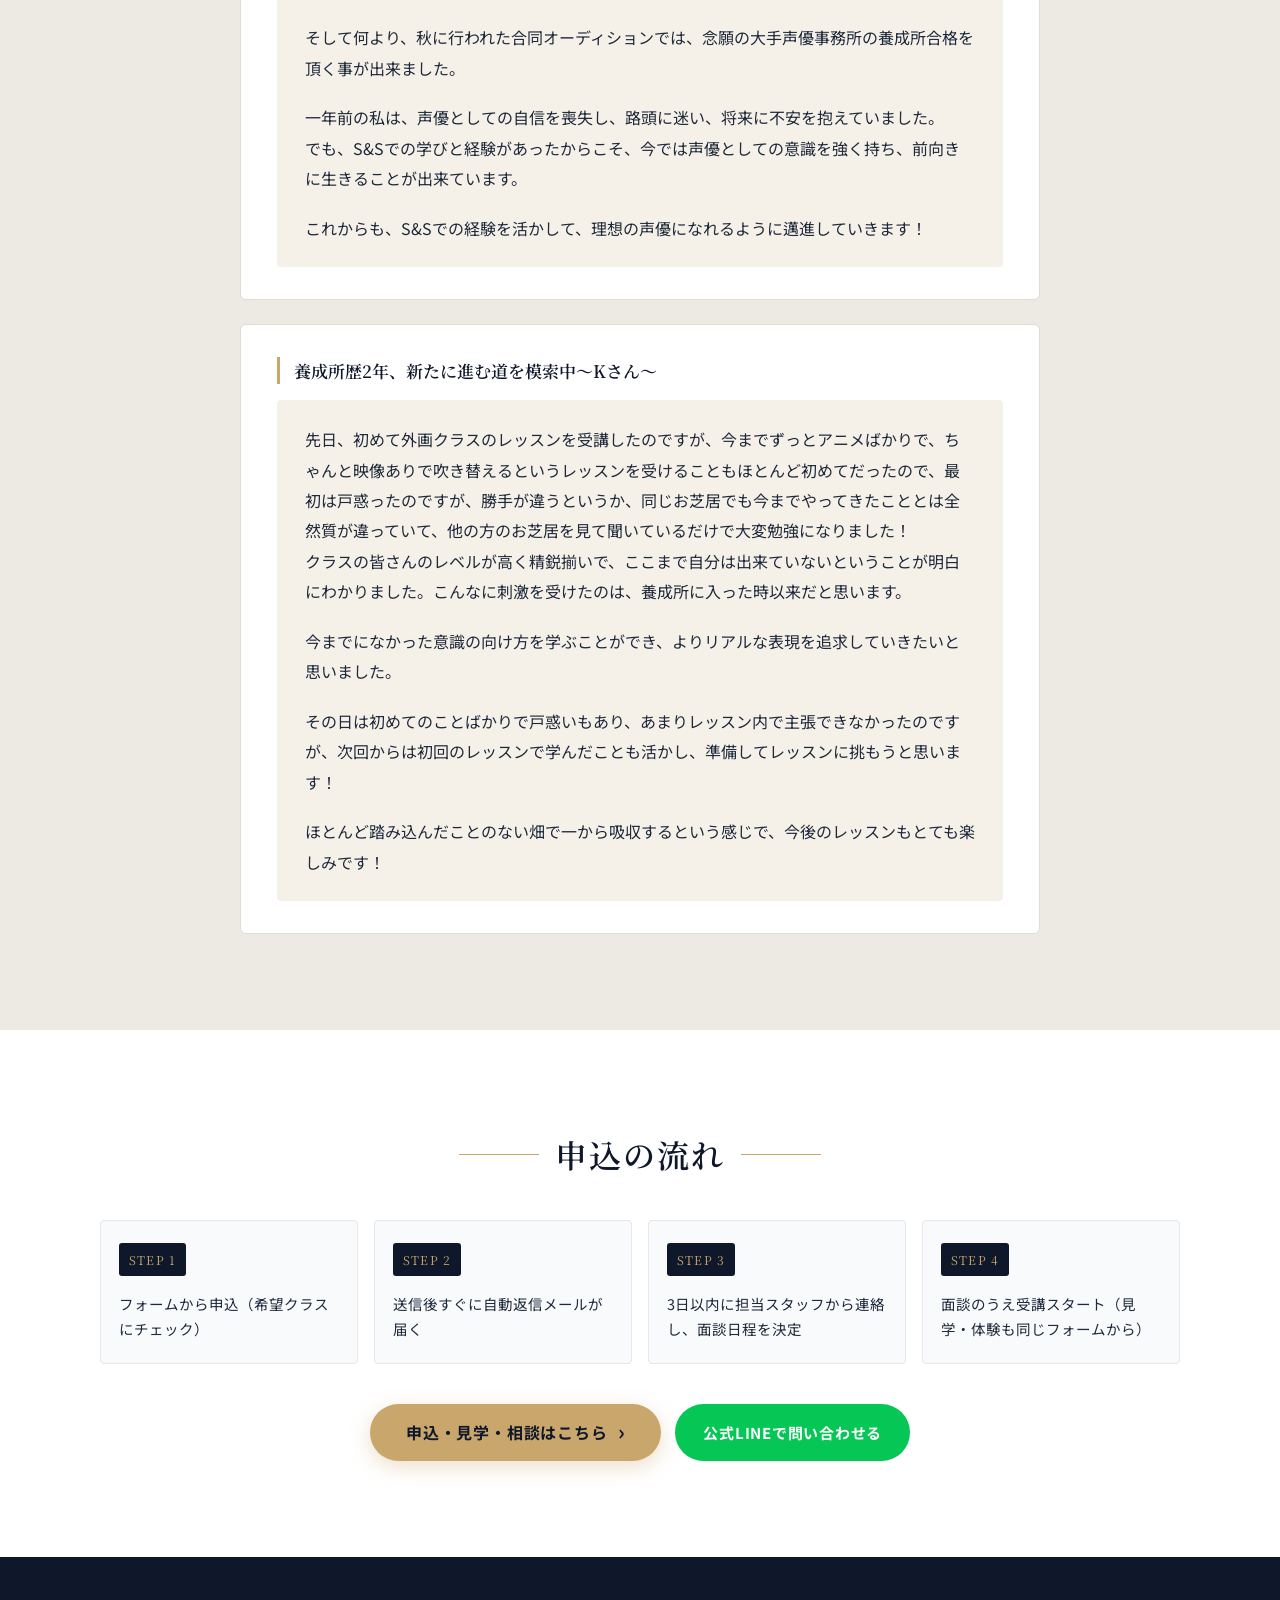
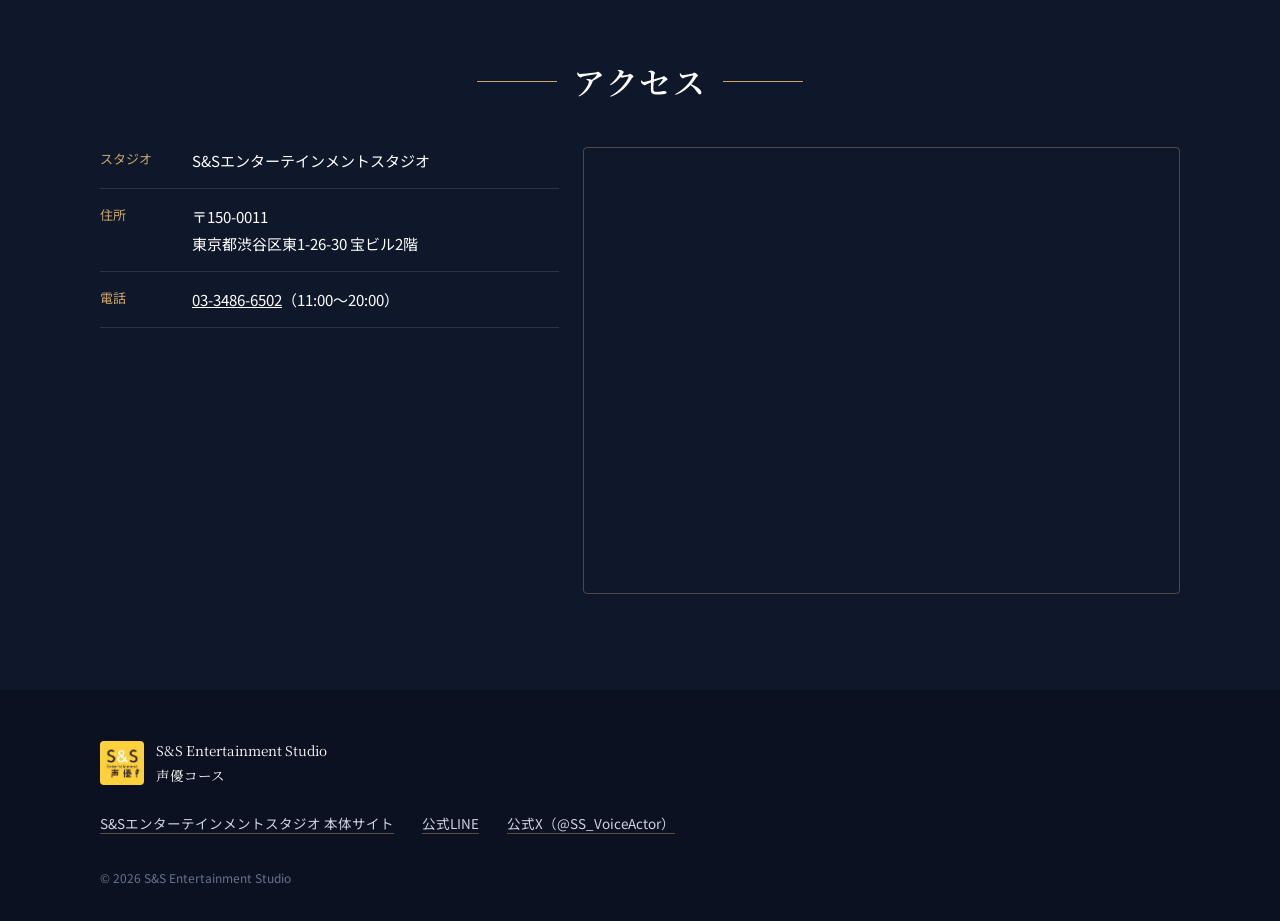
==== commit 9300a5e2: "Add files via upload" ====
--- a/index.html
+++ b/index.html
@@ -511,12 +511,23 @@
 
       <article class="voice">
         <h3 class="voice-title">S&amp;S×声優事務所オーディションにて合格〜Uさん（女性）の新年度〜</h3>
-        <blockquote class="voice-quote"><p>「私は昨年、月曜アニメアフレコクラスに一年間、表現基礎クラスに半年間通っていました。当時アフレコ経験や、発声・滑舌なども未熟だった私は、S&amp;Sで一から全てを身に付けることが出来ました。まず、月曜アニメアフレコクラスは、私にとって最も刺激的な場でした。毎回の緊張感は本当の現場のようで、その中で演じることの難しさを知りました。リハ・本リハ・本番の3回の中で、自分自身で読解を深めていくのがこのクラスの特徴です。講師の方に言われた通りにやるだけではなく、どうして間違った解釈をしてしまったのか、なぜ台本に見落としがあったのか、それらの根本まで見つめ直す必要がありました。毎回のレッスンで反省と改善を繰り返し行ってきました。その結果、一年間のレッスンを通じて私は、180度芝居に向き合う姿勢が変わったと感じています。」</p></blockquote>
+        <blockquote class="voice-quote"><p>私は月曜アニメアフレコクラスに一年間、基礎のクラスに半年間通っていました。</p>
+          <p>当時アフレコ経験も少なく、発声・滑舌なども未熟だった私は、S＆Sで一から全てを学ぶことにしました。</p>
+          <p>まず、アニメアフレコクラスは、私にとって最も刺激的な場でした。<br>毎回の緊張感は本当の現場のようで、その中で演じることの難しさを知りました。<br>リハ・本リハ・本番の3回の中で、自分自身で読解を深めていくのがこのクラスの特徴です。<br>講師の方に言われた通りにやるのではなく、台詞の解釈の仕方や、演出の意図、なぜ自分は見落としたのか、それらの根本まで見つめ直す必要がありました。<br>毎回のレッスンで反省と改善を繰り返し行なってきた結果、<br>一年間のレッスンを通じて、私は芝居に向き合う姿勢が、180度変わったと感じています。<br>レッスンの場での表現はもちろん、日常でも物事の捉え方が変わり、声優としての意識が徐々に高まっていきました。</p>
+          <p>また、基礎のクラスでは、滑舌・発声などを徹底して突き詰めることで、自分に足りない部分を改めて見直すことが出来ました。</p>
+          <p>このように、2つのクラスを通じて基礎と芝居の両方に磨きをかけることで、私は声優としての表現力を一から学べたと感じています。</p>
+          <p>その他にも、養成所のことや将来に迷った時に、S&amp;Sのスタッフさんから沢山のサポートを頂きました。<br>毎週オンラインで行われていた相談会でオーディション対策を教わったり、時には個別に悩み相談を聞いて頂いたりと、声優としての在り方も一から学ぶことが出来ました。</p>
+          <p>そして何より、秋に行われた合同オーディションでは、念願の大手声優事務所の養成所合格を頂く事が出来ました。</p>
+          <p>一年前の私は、声優としての自信を喪失し、路頭に迷い、将来に不安を抱えていました。<br>でも、S&amp;Sでの学びと経験があったからこそ、今では声優としての意識を強く持ち、前向きに生きることが出来ています。</p>
+          <p>これからも、S&amp;Sでの経験を活かして、理想の声優になれるように邁進していきます！</p></blockquote>
       </article>
 
       <article class="voice">
         <h3 class="voice-title">養成所歴2年、新たに進む道を模索中～Kさん～</h3>
-        <blockquote class="voice-quote"><p>「先日、初めて外画クラスのレッスンを受講したのですが、今までずっとアニメばかりでちゃんと映像ありで吹き替えるというレッスンを受けることもほとんど初めてだったので、最初は戸惑ったのですが、勝手が違うというか、同じお芝居でも今までやってきたこととは全然質が違っていて、他の方のお芝居を見て聞いているだけで大変勉強になりました！クラスの皆さんのレベルが高く精鋭揃いで、ここまで自分は出来ていないということが明白にわかりました。こんなに刺激を受けたのは、養成所に入った時以来だと思います。今までになかった意識の向け方を学ぶことができ、よりリアルな表現を追求していきたいと思いました。その日は初めてのことばかりで戸惑いもあり、あまりレッスン内で主張できなかったのですが、次回からは初回のレッスンで学んだことも活かし、準備してレッスンに挑もうと思います！ほとんど踏み込んだことのない畑で１から吸収するという感じで、今後のレッスンもとても楽しみです！」</p></blockquote>
+        <blockquote class="voice-quote"><p>先日、初めて外画クラスのレッスンを受講したのですが、今までずっとアニメばかりで、ちゃんと映像ありで吹き替えるというレッスンを受けることもほとんど初めてだったので、最初は戸惑ったのですが、勝手が違うというか、同じお芝居でも今までやってきたこととは全然質が違っていて、他の方のお芝居を見て聞いているだけで大変勉強になりました！<br>クラスの皆さんのレベルが高く精鋭揃いで、ここまで自分は出来ていないということが明白にわかりました。こんなに刺激を受けたのは、養成所に入った時以来だと思います。</p>
+          <p>今までになかった意識の向け方を学ぶことができ、よりリアルな表現を追求していきたいと思いました。</p>
+          <p>その日は初めてのことばかりで戸惑いもあり、あまりレッスン内で主張できなかったのですが、次回からは初回のレッスンで学んだことも活かし、準備してレッスンに挑もうと思います！</p>
+          <p>ほとんど踏み込んだことのない畑で一から吸収するという感じで、今後のレッスンもとても楽しみです！</p></blockquote>
       </article>
 
     </div>
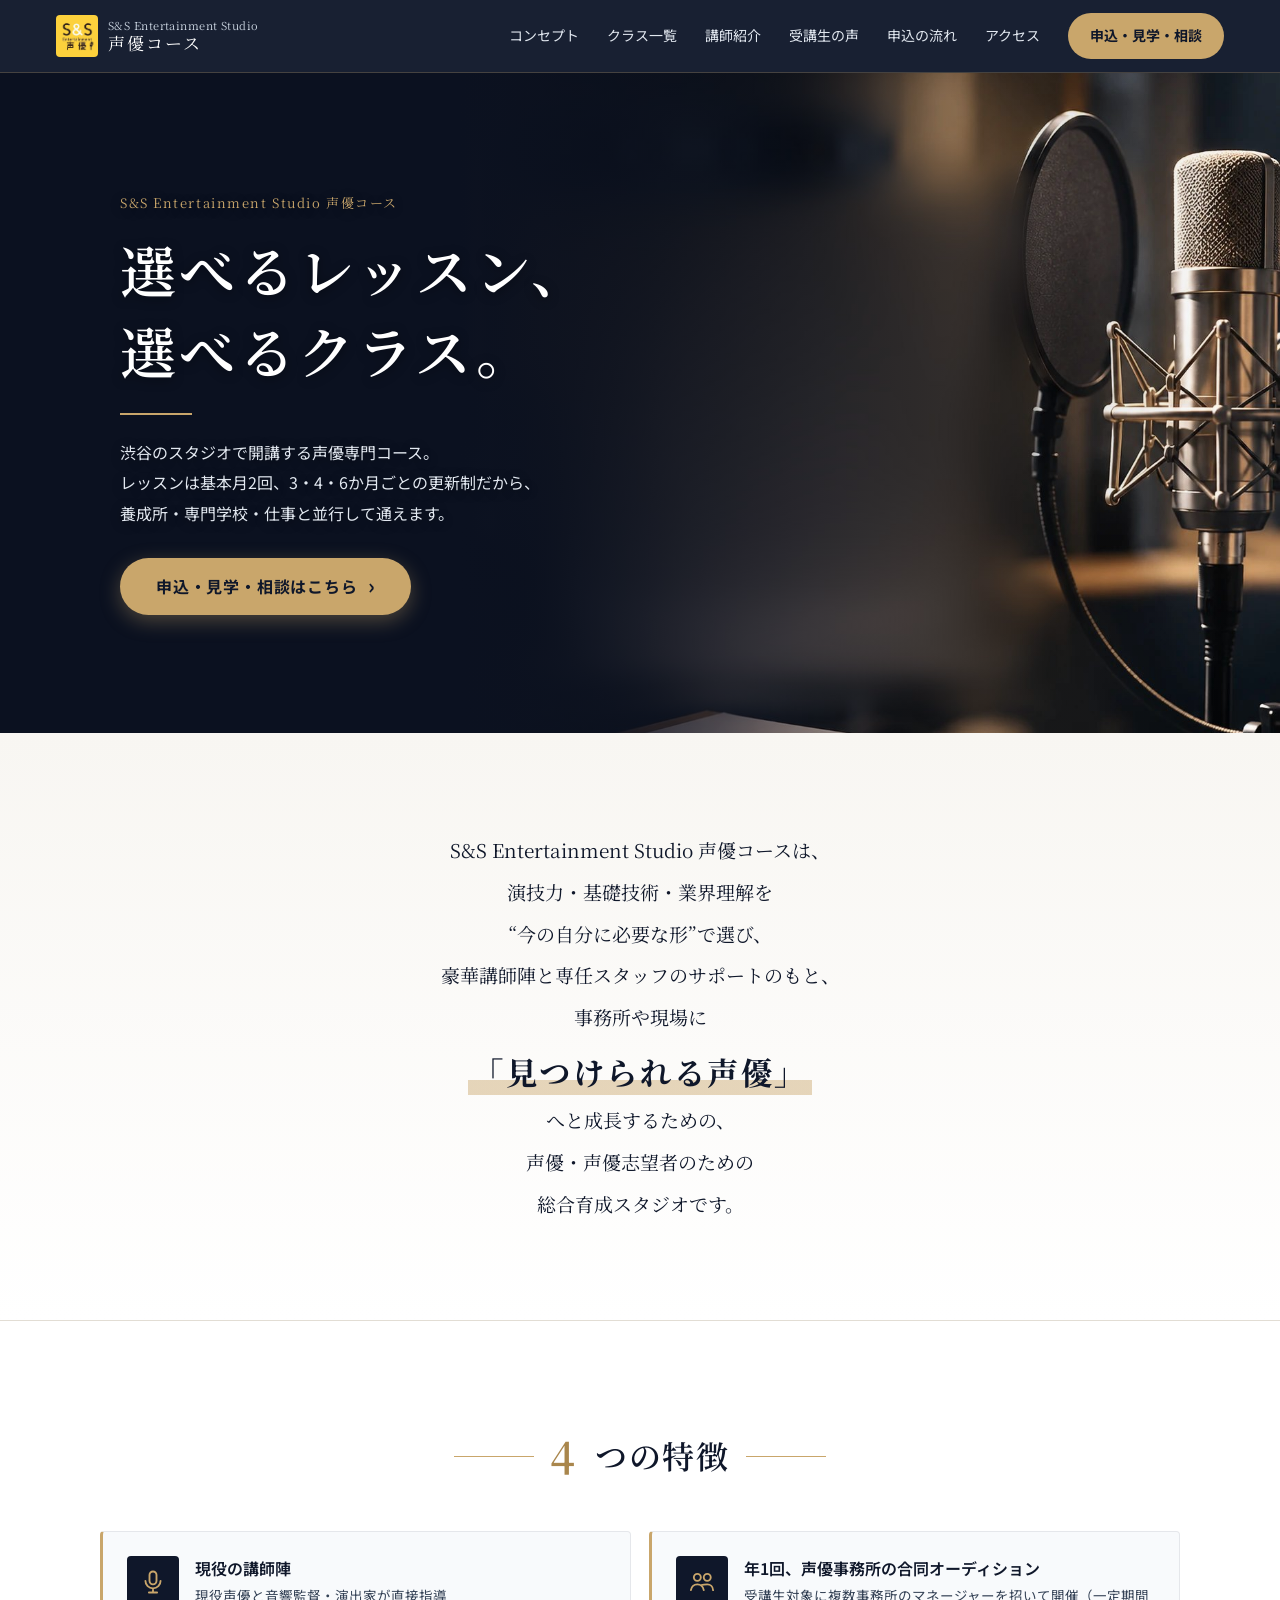
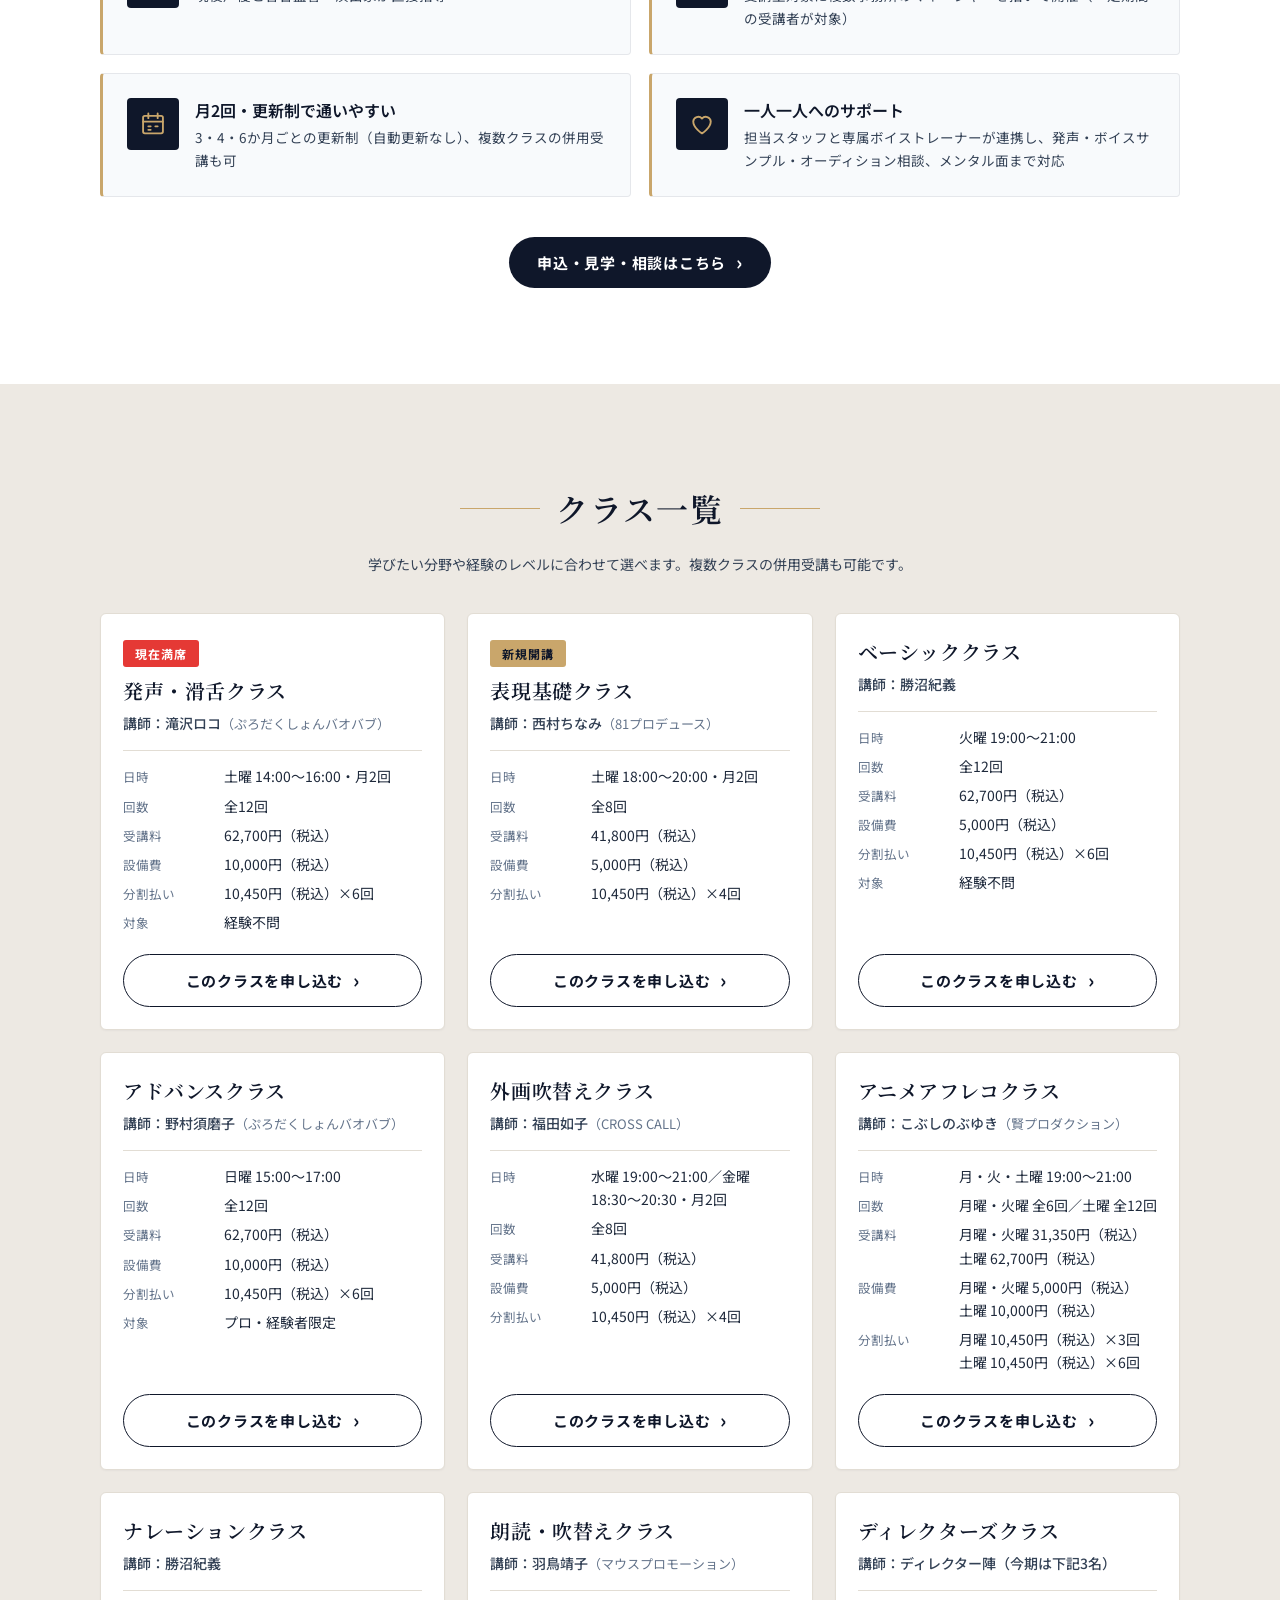
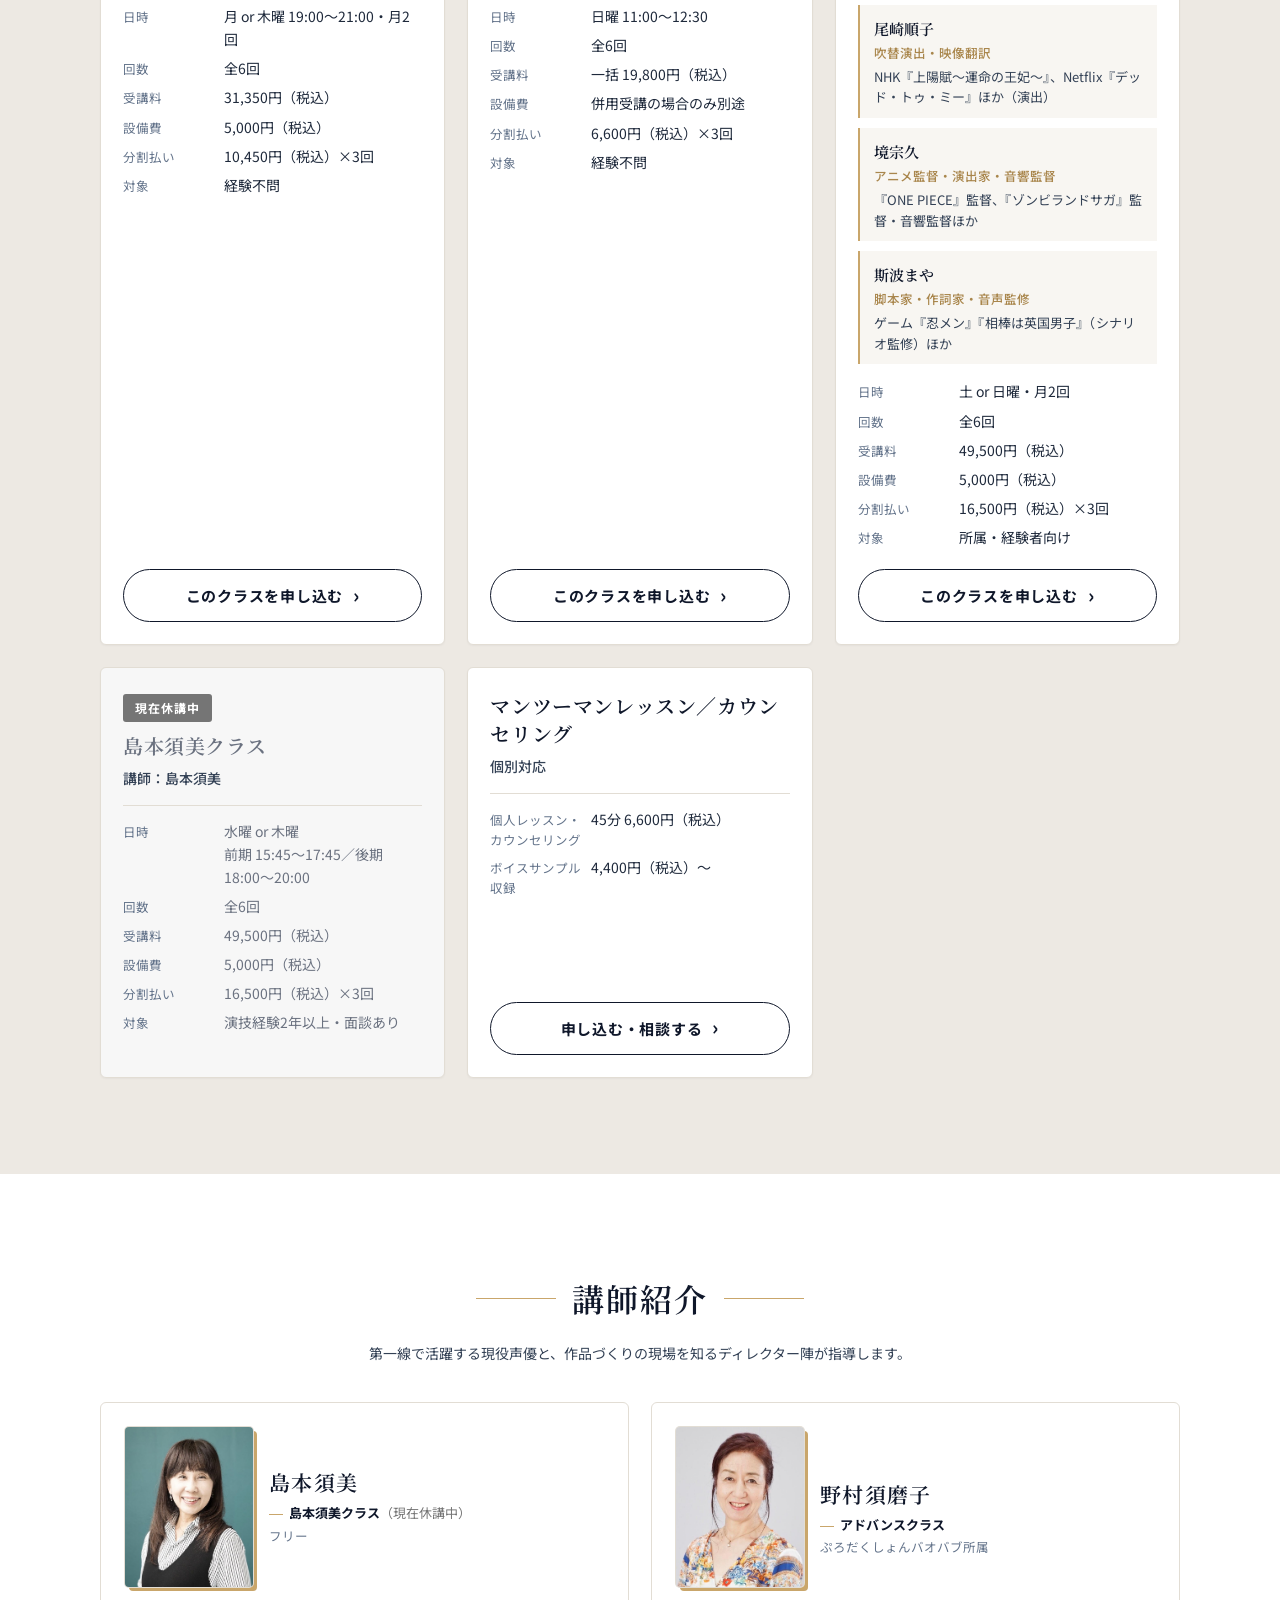
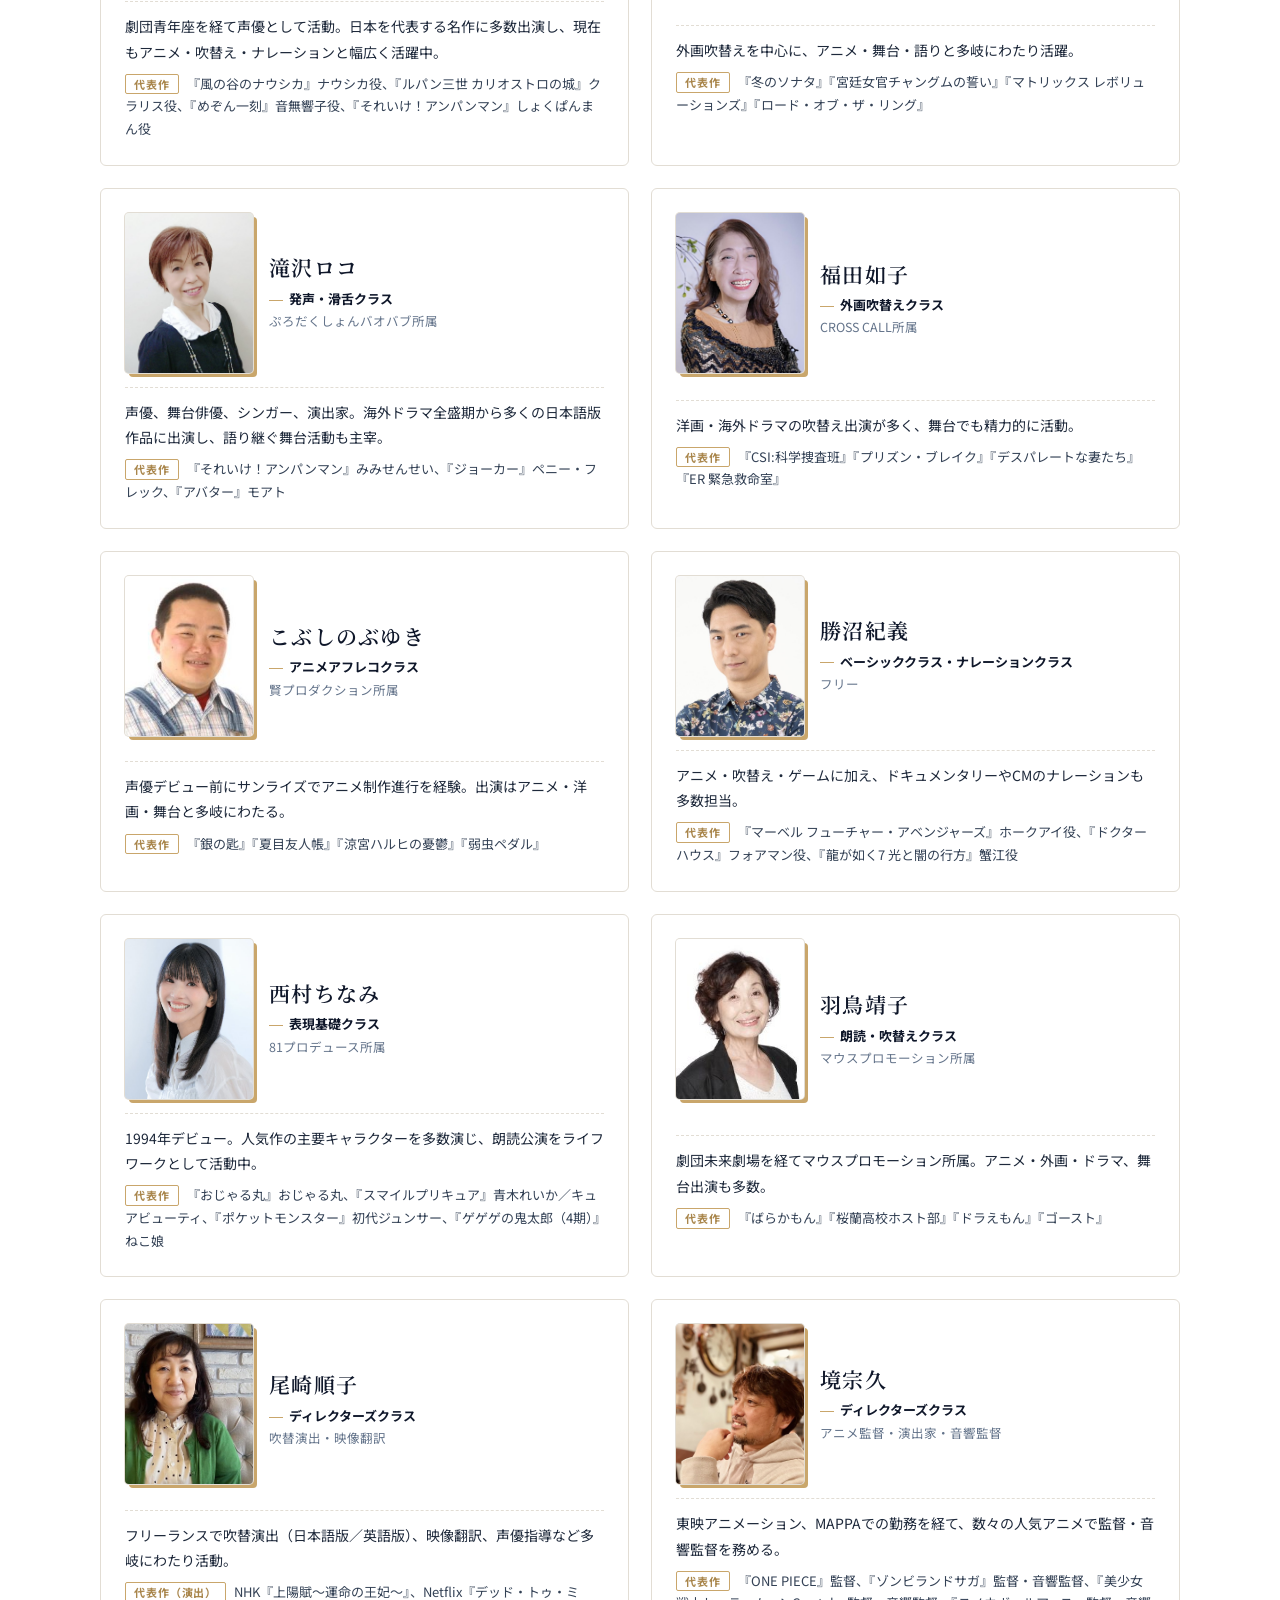
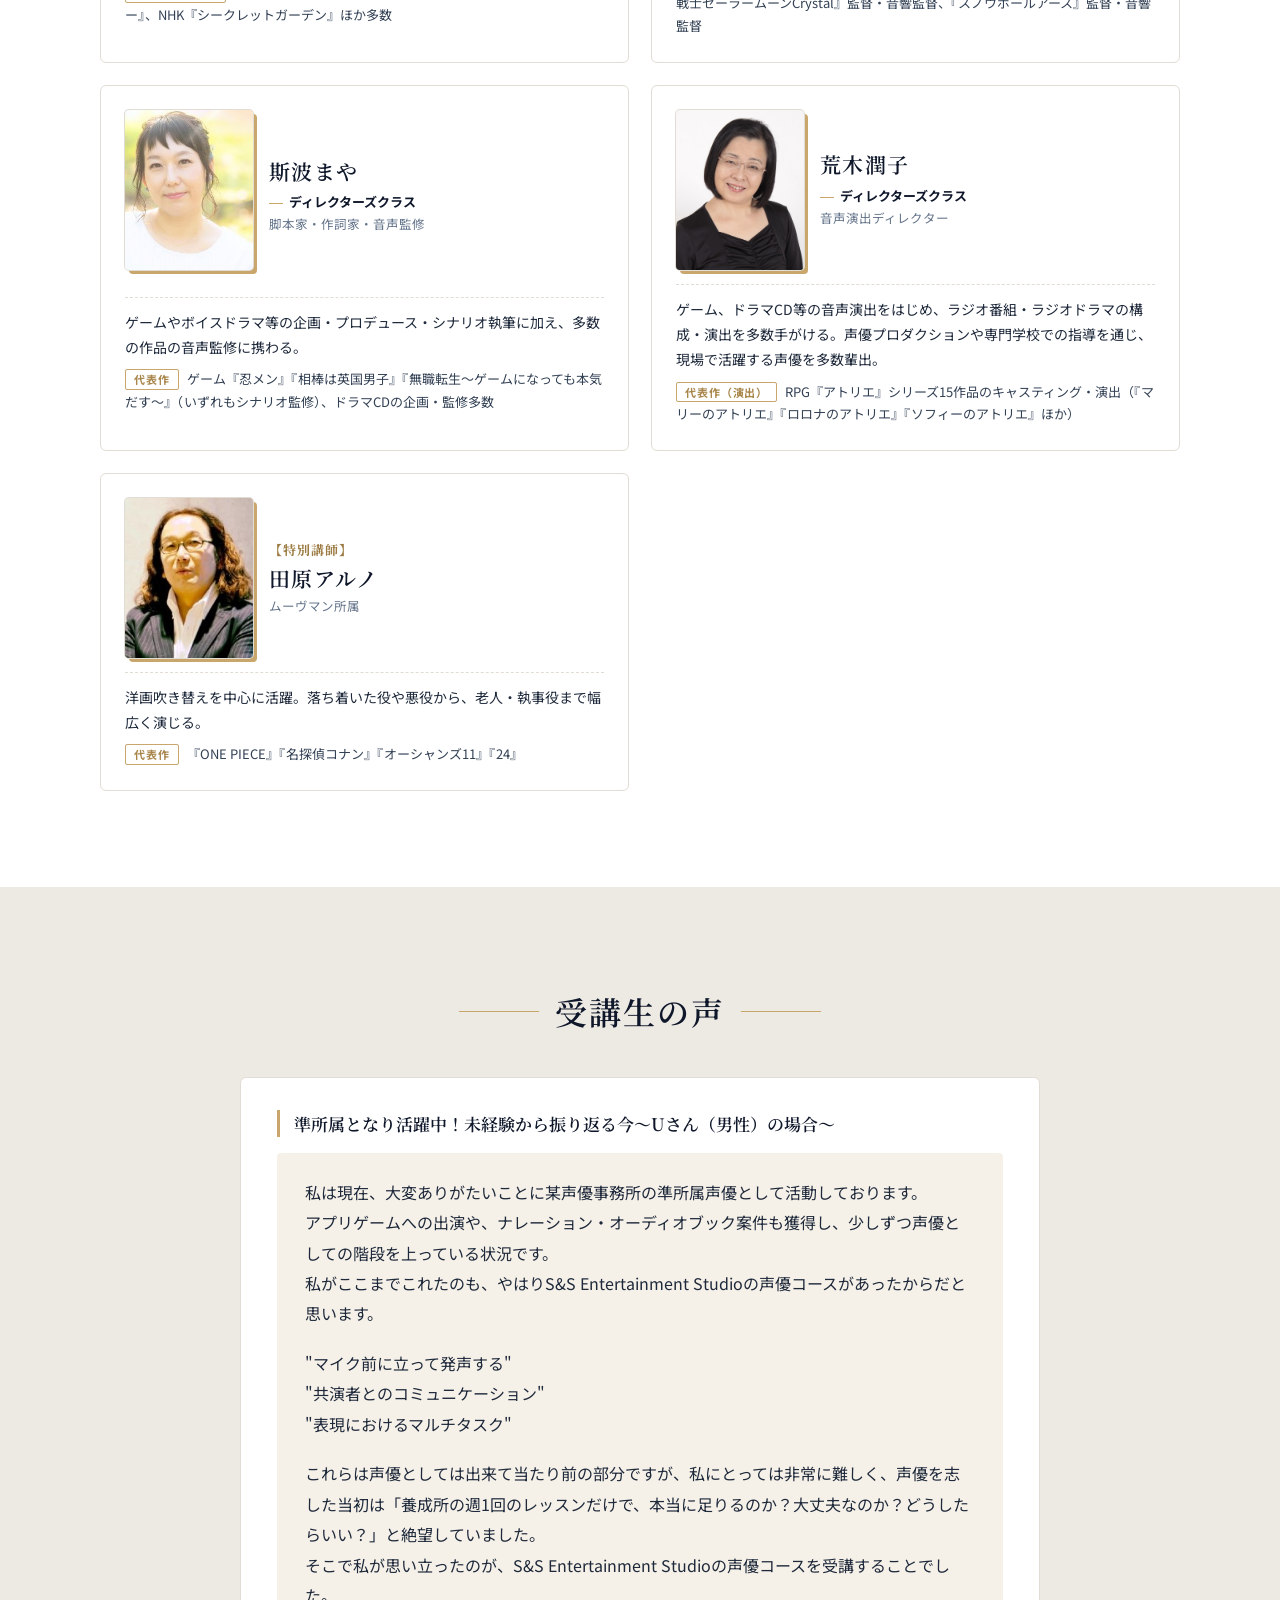
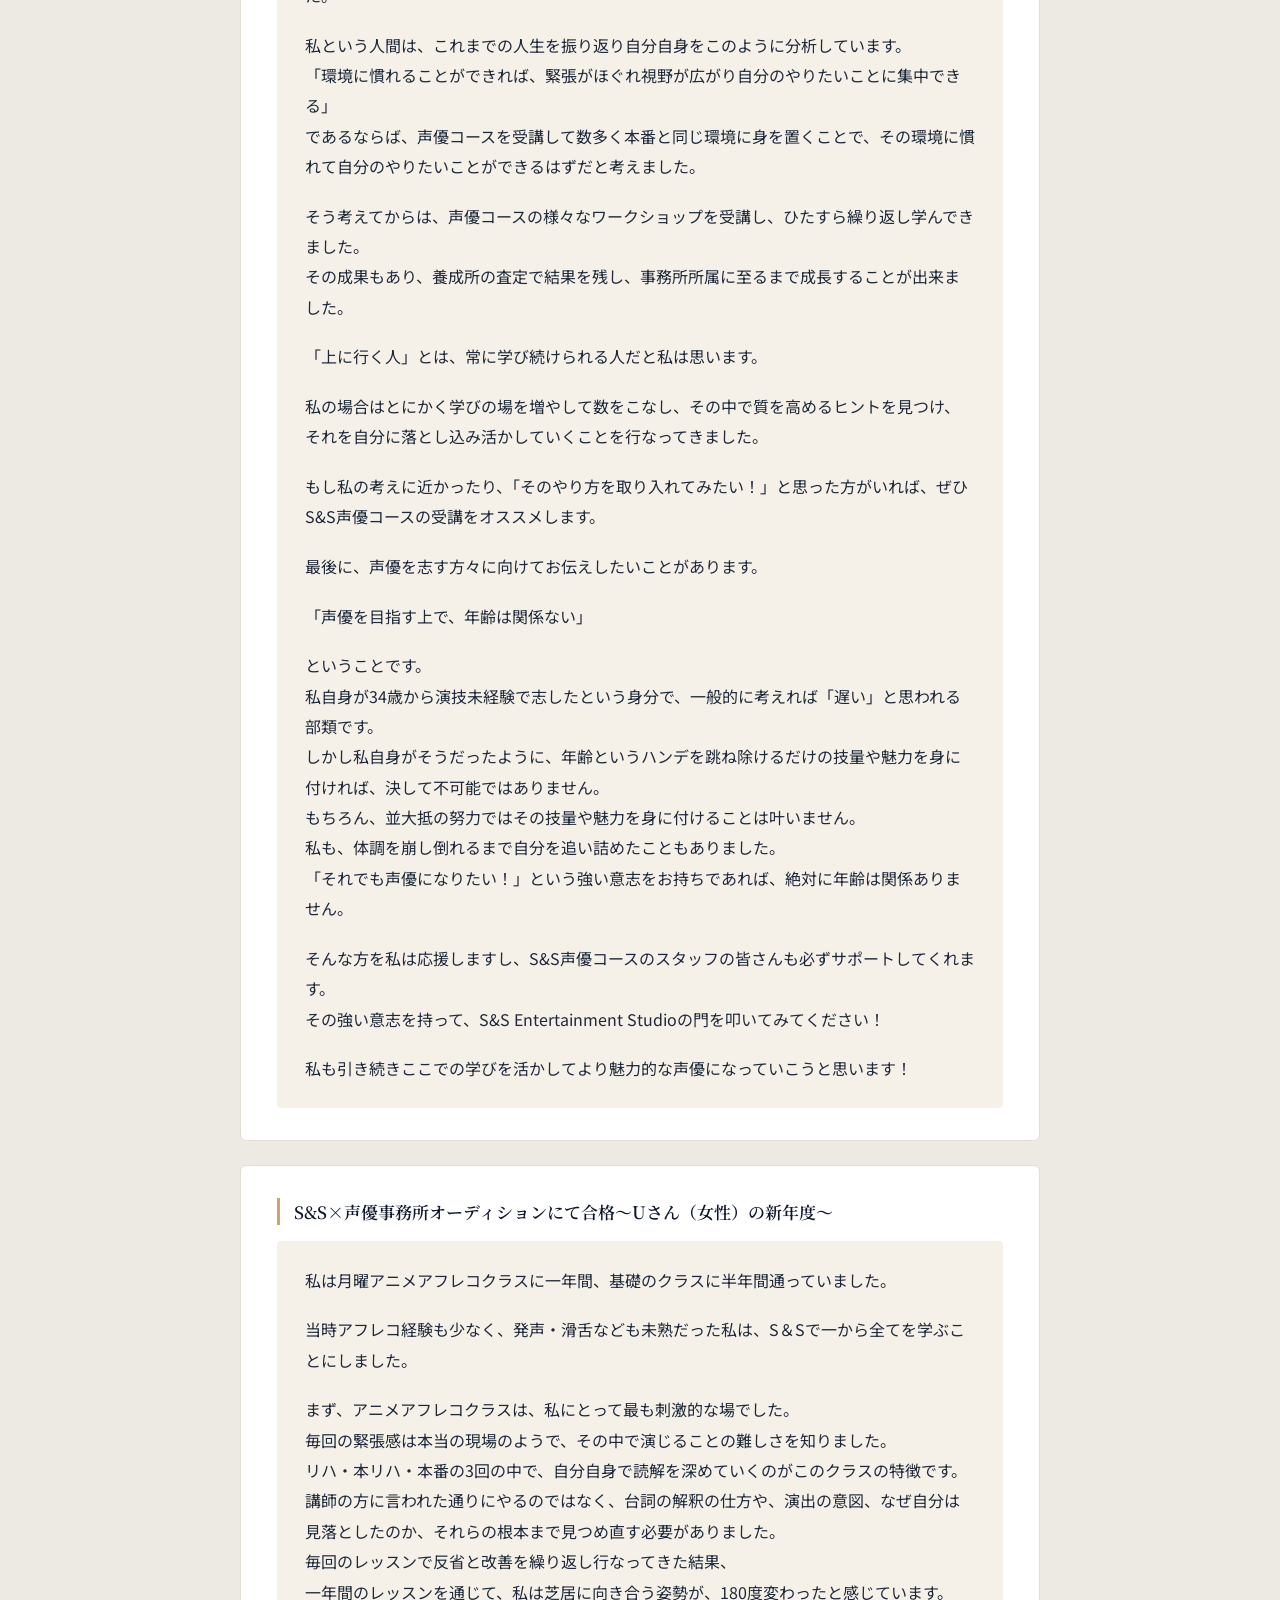
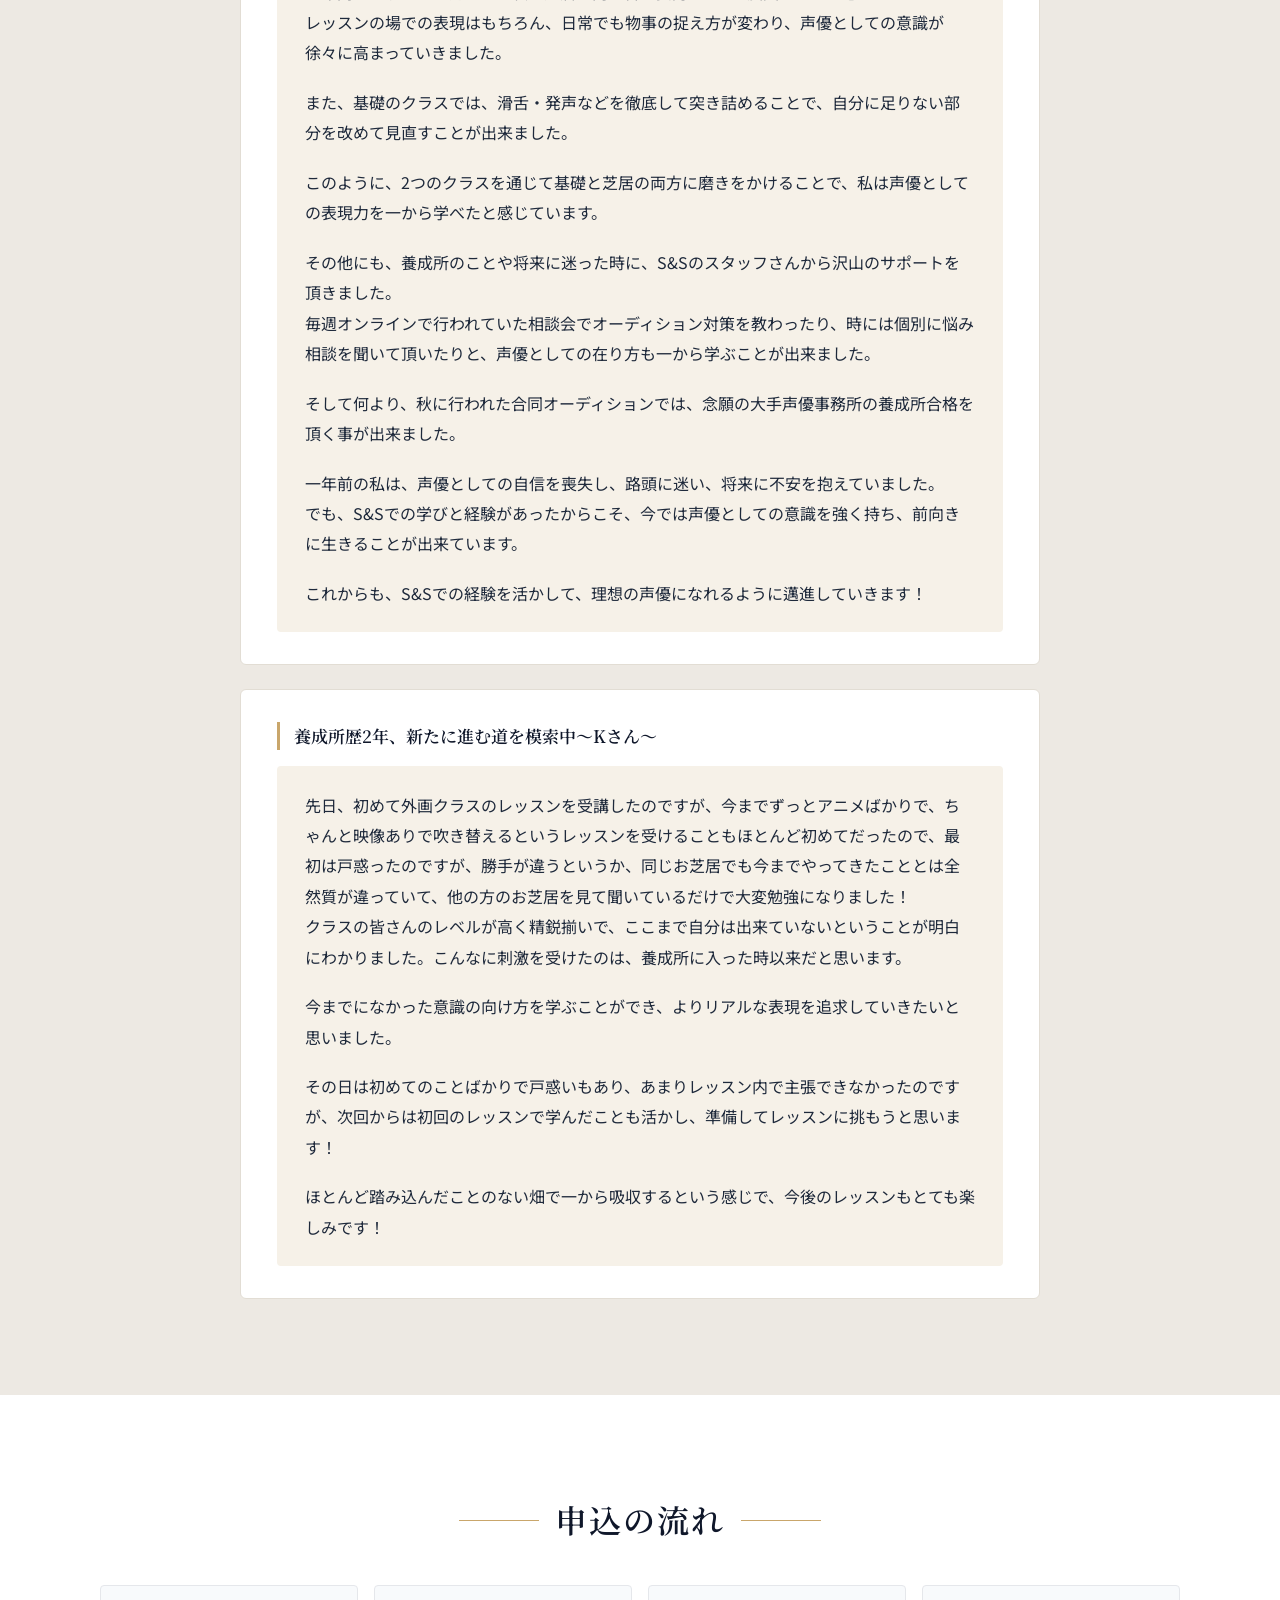
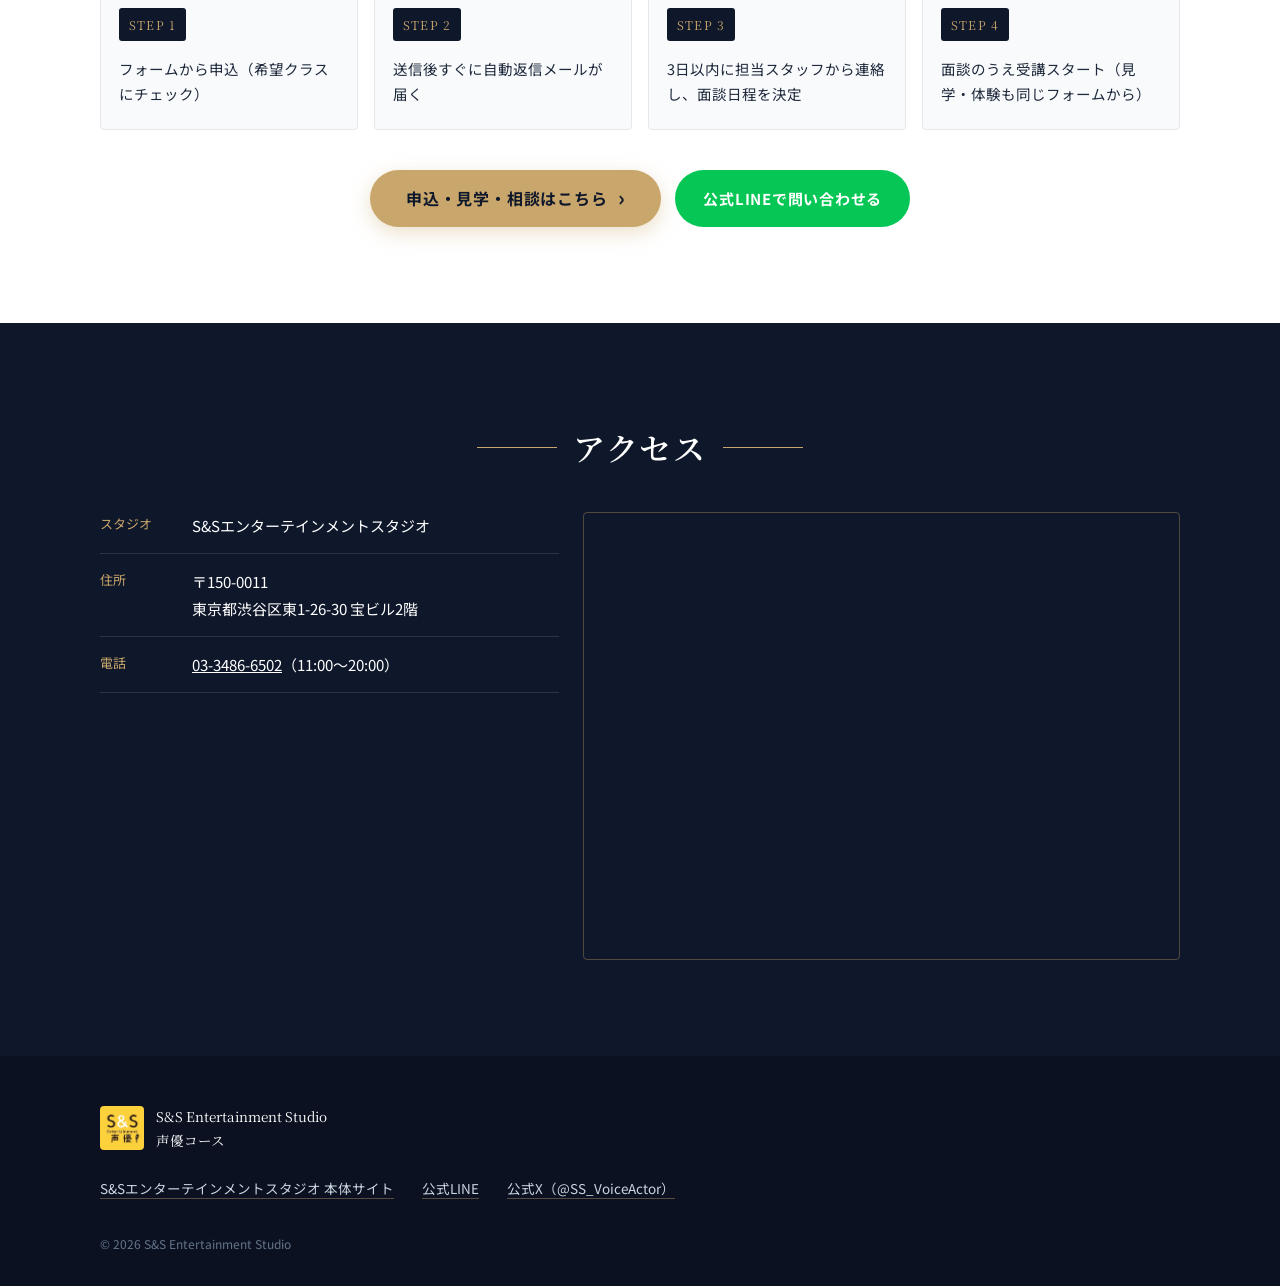
==== commit aac9649f: "Add files via upload" ====
--- a/index.html
+++ b/index.html
@@ -430,18 +430,6 @@
         </div>
       </article>
 
-      <article class="teacher">
-        <img class="teacher-photo" src="images/photos/tahara-aruno.jpg" alt="田原アルノ" loading="lazy" width="240" height="300">
-        <div class="teacher-body">
-          <h3 class="teacher-name">田原アルノ</h3>
-          <!-- 担当クラスなしで掲載（2026-11-07 直子さん決定） -->
-          <p class="teacher-aff">ムーヴマン所属</p>
-        </div>
-        <div class="teacher-detail">
-          <p class="teacher-profile">洋画吹き替えを中心に活躍。落ち着いた役や悪役から、老人・執事役まで幅広く演じる。</p>
-          <p class="teacher-works"><span class="works-label">代表作</span>『ONE PIECE』『名探偵コナン』『オーシャンズ11』『24』</p>
-        </div>
-      </article>
 
       <article class="teacher">
         <img class="teacher-photo" src="images/photos/ozaki-junko.jpg" alt="尾崎順子" loading="lazy" width="240" height="300">
@@ -479,6 +467,34 @@
         <div class="teacher-detail">
           <p class="teacher-profile">ゲームやボイスドラマ等の企画・プロデュース・シナリオ執筆に加え、多数の作品の音声監修に携わる。</p>
           <p class="teacher-works"><span class="works-label">代表作</span>ゲーム『忍メン』『相棒は英国男子』『無職転生〜ゲームになっても本気だす〜』（いずれもシナリオ監修）、ドラマCDの企画・監修多数</p>
+        </div>
+      </article>
+
+      <!-- 2026-11-08 追加（直子さんの原稿から抜粋） -->
+      <article class="teacher">
+        <img class="teacher-photo" src="images/photos/araki-junko.jpg" alt="荒木潤子" loading="lazy" width="240" height="300">
+        <div class="teacher-body">
+          <h3 class="teacher-name">荒木潤子</h3>
+          <p class="teacher-class">ディレクターズクラス</p>
+          <p class="teacher-aff">音声演出ディレクター</p>
+        </div>
+        <div class="teacher-detail">
+          <p class="teacher-profile">ゲーム、ドラマCD等の音声演出をはじめ、ラジオ番組・ラジオドラマの構成・演出を多数手がける。声優プロダクションや専門学校での指導を通じ、現場で活躍する声優を多数輩出。</p>
+          <p class="teacher-works"><span class="works-label">代表作（演出）</span>RPG『アトリエ』シリーズ15作品のキャスティング・演出（『マリーのアトリエ』『ロロナのアトリエ』『ソフィーのアトリエ』ほか）</p>
+        </div>
+      </article>
+
+      <article class="teacher">
+        <img class="teacher-photo" src="images/photos/tahara-aruno.jpg" alt="田原アルノ" loading="lazy" width="240" height="300">
+        <div class="teacher-body">
+          <p class="teacher-badge">【特別講師】</p>
+          <h3 class="teacher-name">田原アルノ</h3>
+          <!-- 担当クラスなしで掲載（2026-11-07 直子さん決定）。【特別講師】表記・最後尾へ移動（2026-11-08 直子さん指示） -->
+          <p class="teacher-aff">ムーヴマン所属</p>
+        </div>
+        <div class="teacher-detail">
+          <p class="teacher-profile">洋画吹き替えを中心に活躍。落ち着いた役や悪役から、老人・執事役まで幅広く演じる。</p>
+          <p class="teacher-works"><span class="works-label">代表作</span>『ONE PIECE』『名探偵コナン』『オーシャンズ11』『24』</p>
         </div>
       </article>
 
--- a/css/style.css
+++ b/css/style.css
@@ -186,6 +186,7 @@
   box-shadow: 0 0 0 1px var(--line), 4px 4px 0 0 var(--gold);
 }
 .teacher-body { grid-area: body; align-self: center; }
+.teacher-badge { font-family: var(--serif); font-size: 13px; font-weight: 700; color: #9C7B43; letter-spacing: .08em; margin-bottom: 2px; }
 .teacher-name { font-family: var(--serif); font-size: 21px; color: var(--navy); letter-spacing: .06em; line-height: 1.4; }
 .teacher-class { font-size: 13px; font-weight: 700; color: var(--navy); margin-top: 6px; line-height: 1.5; }
 .teacher-class::before { content: ""; display: inline-block; width: 14px; height: 1px; background: var(--gold); vertical-align: middle; margin-right: 6px; }
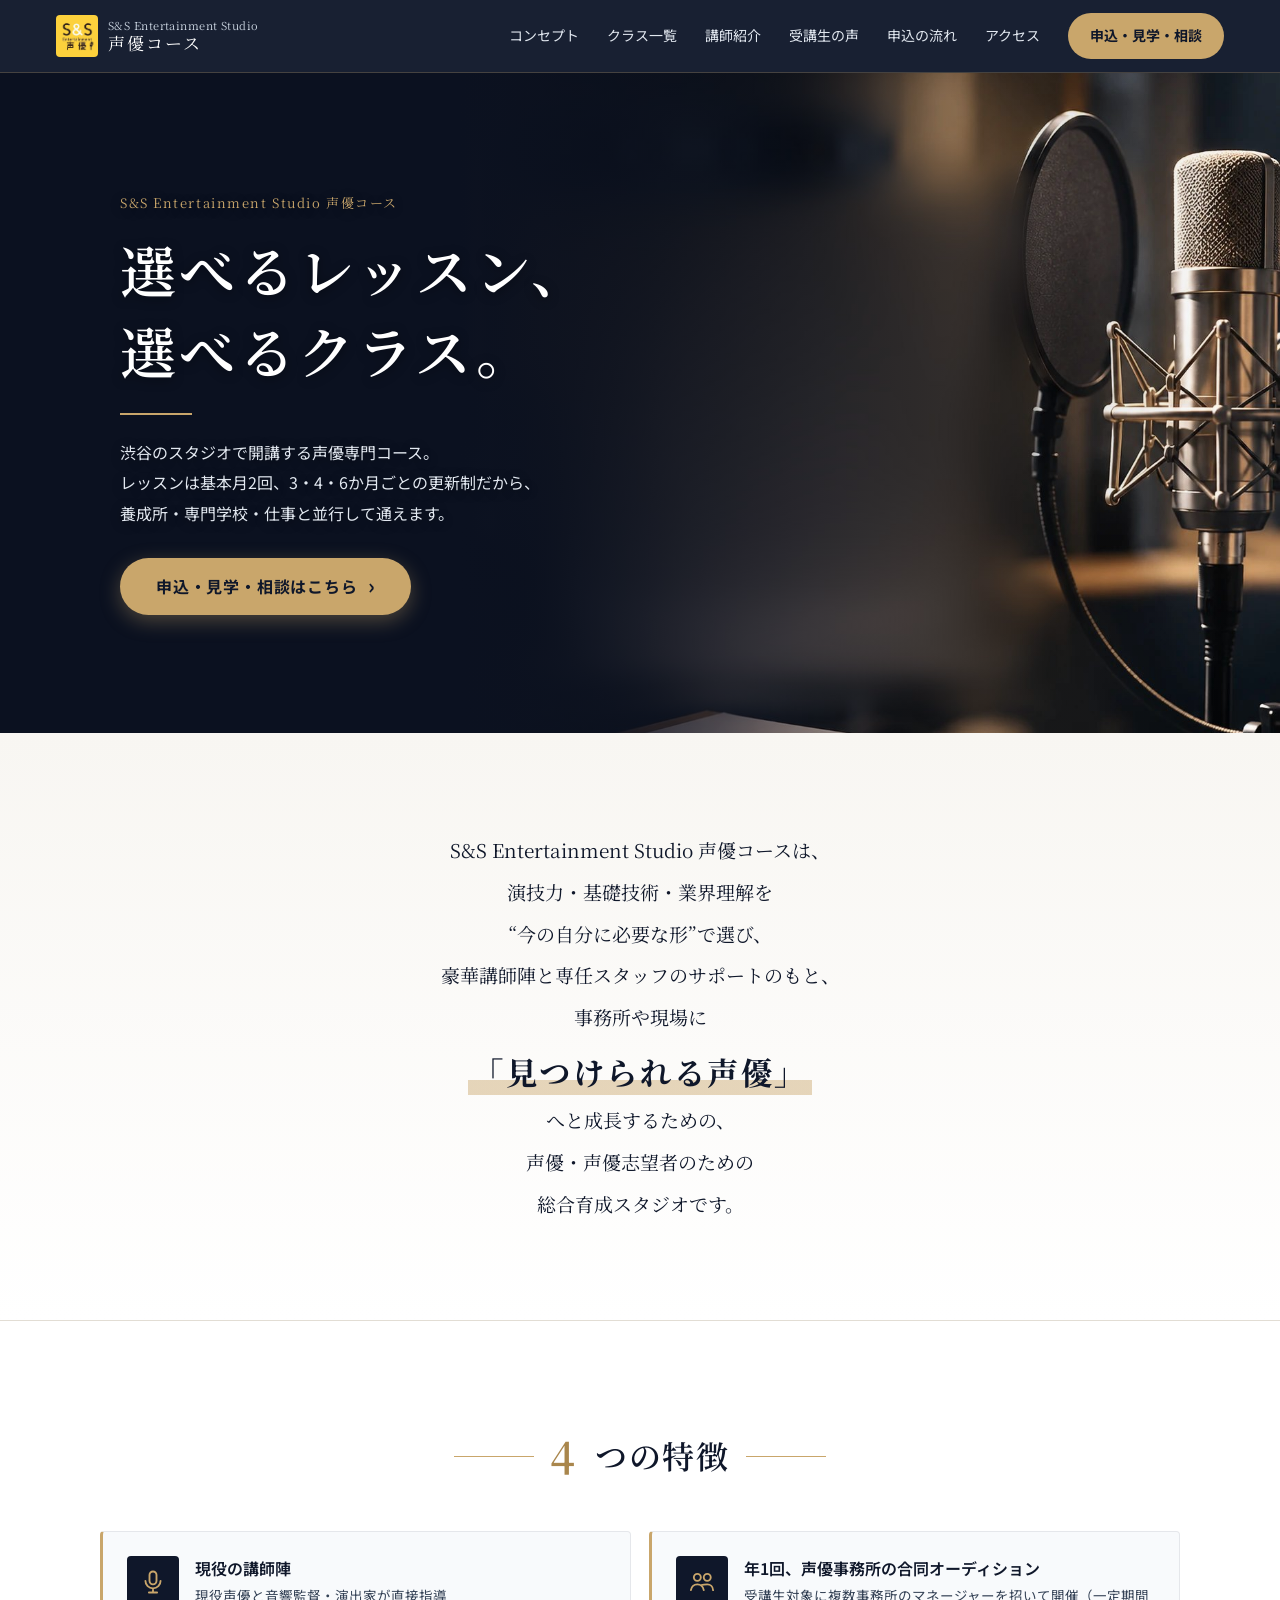
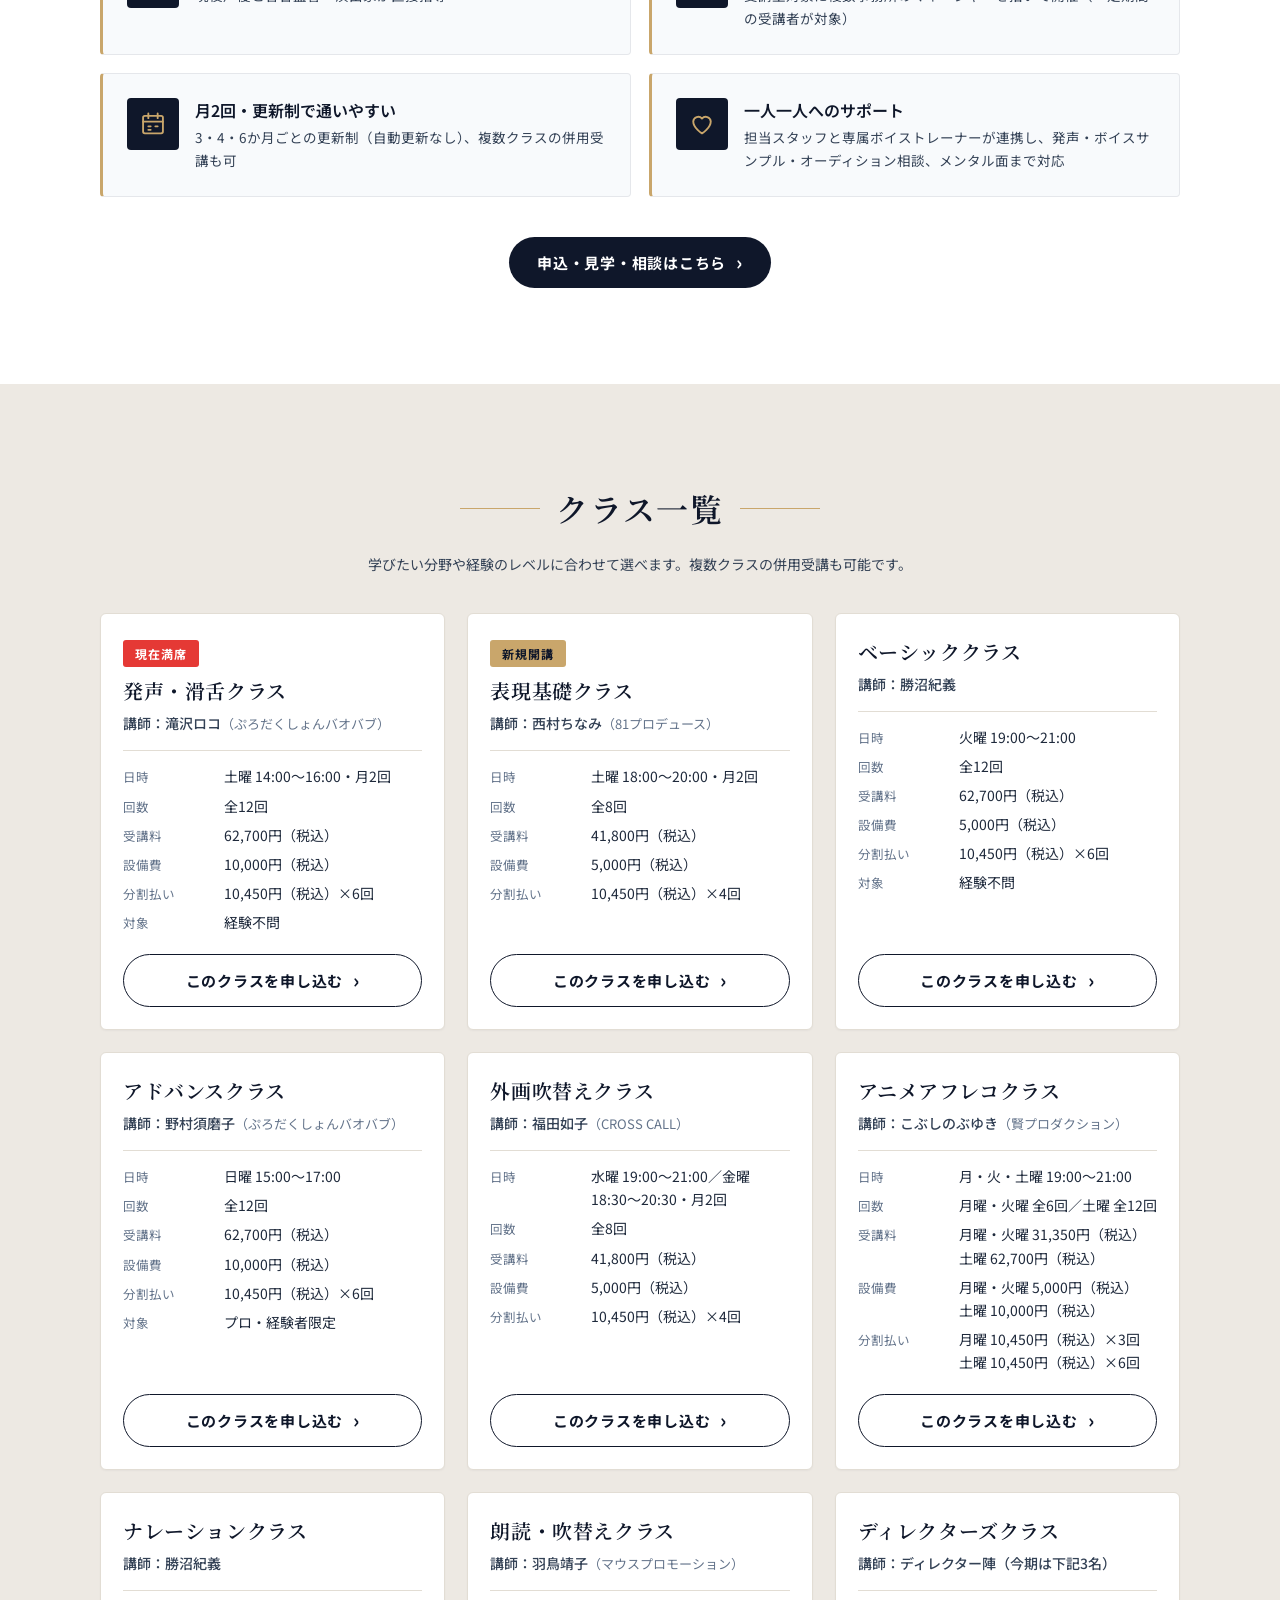
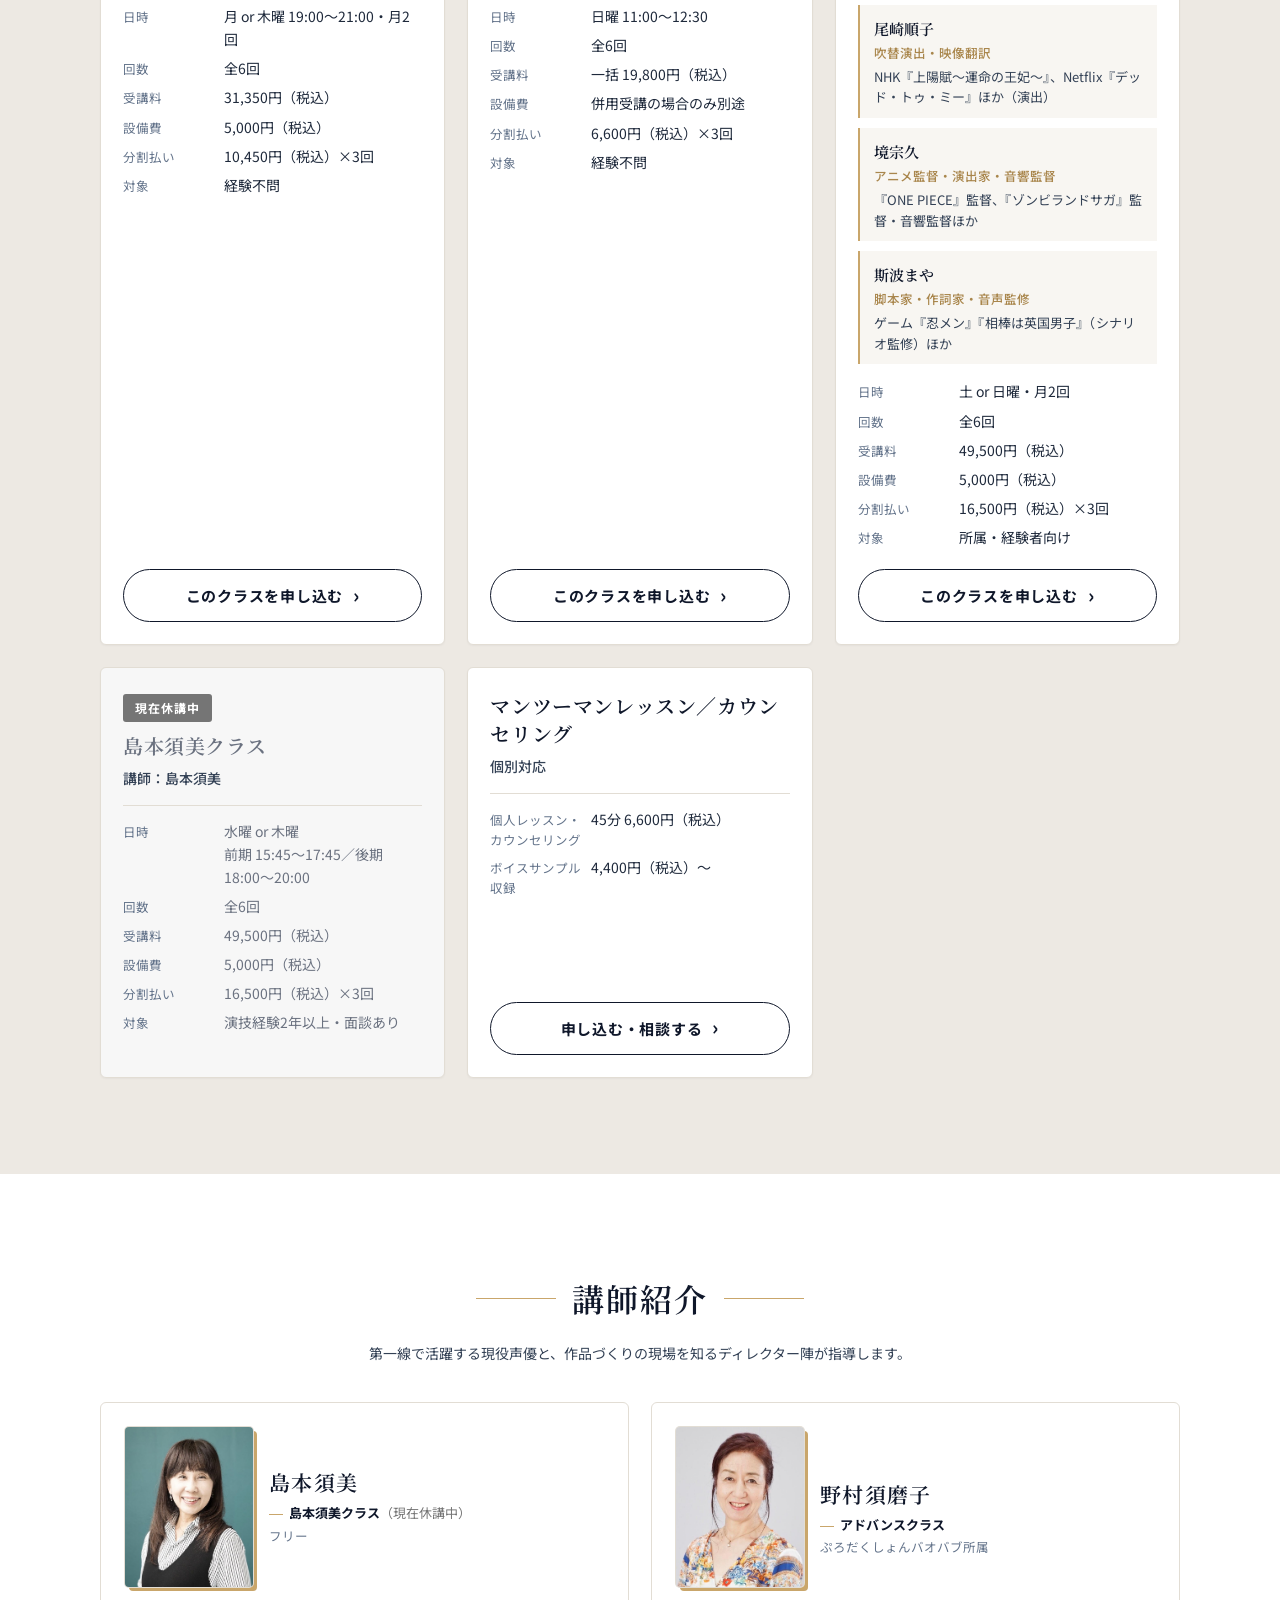
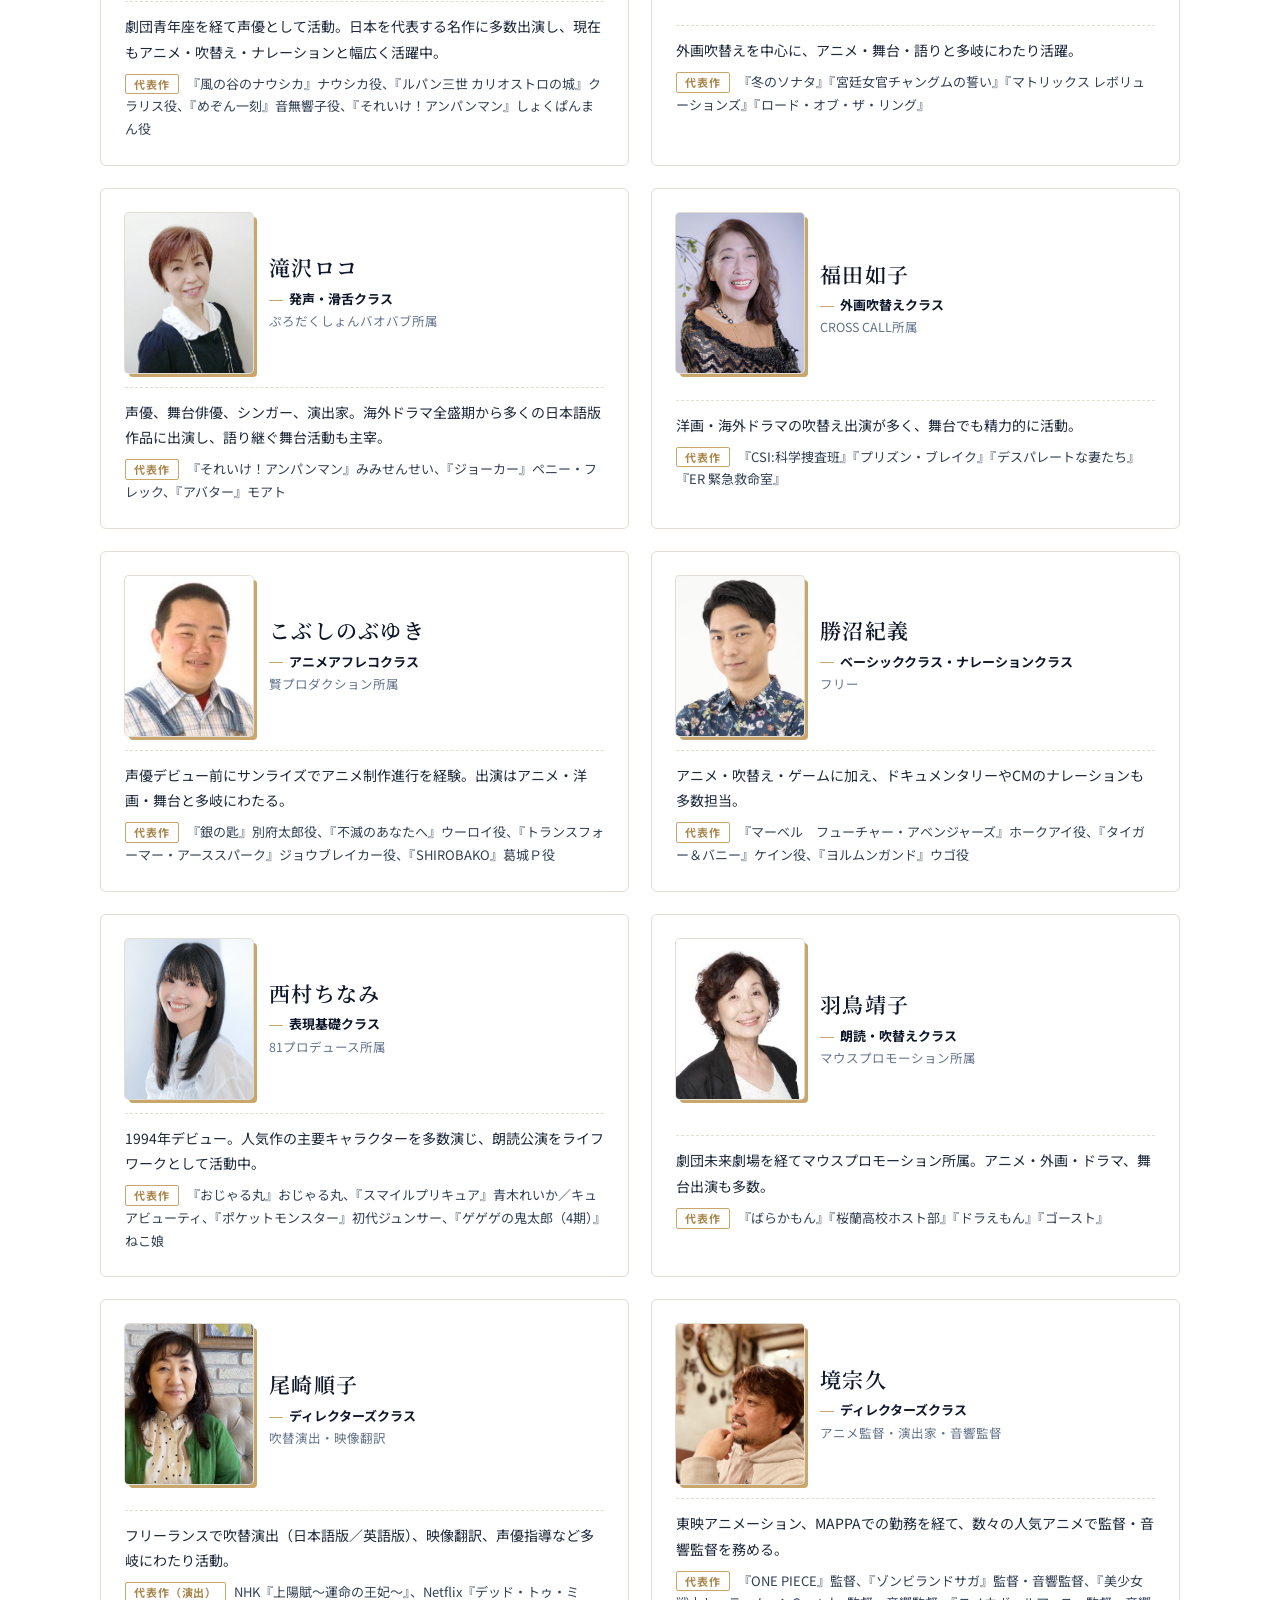
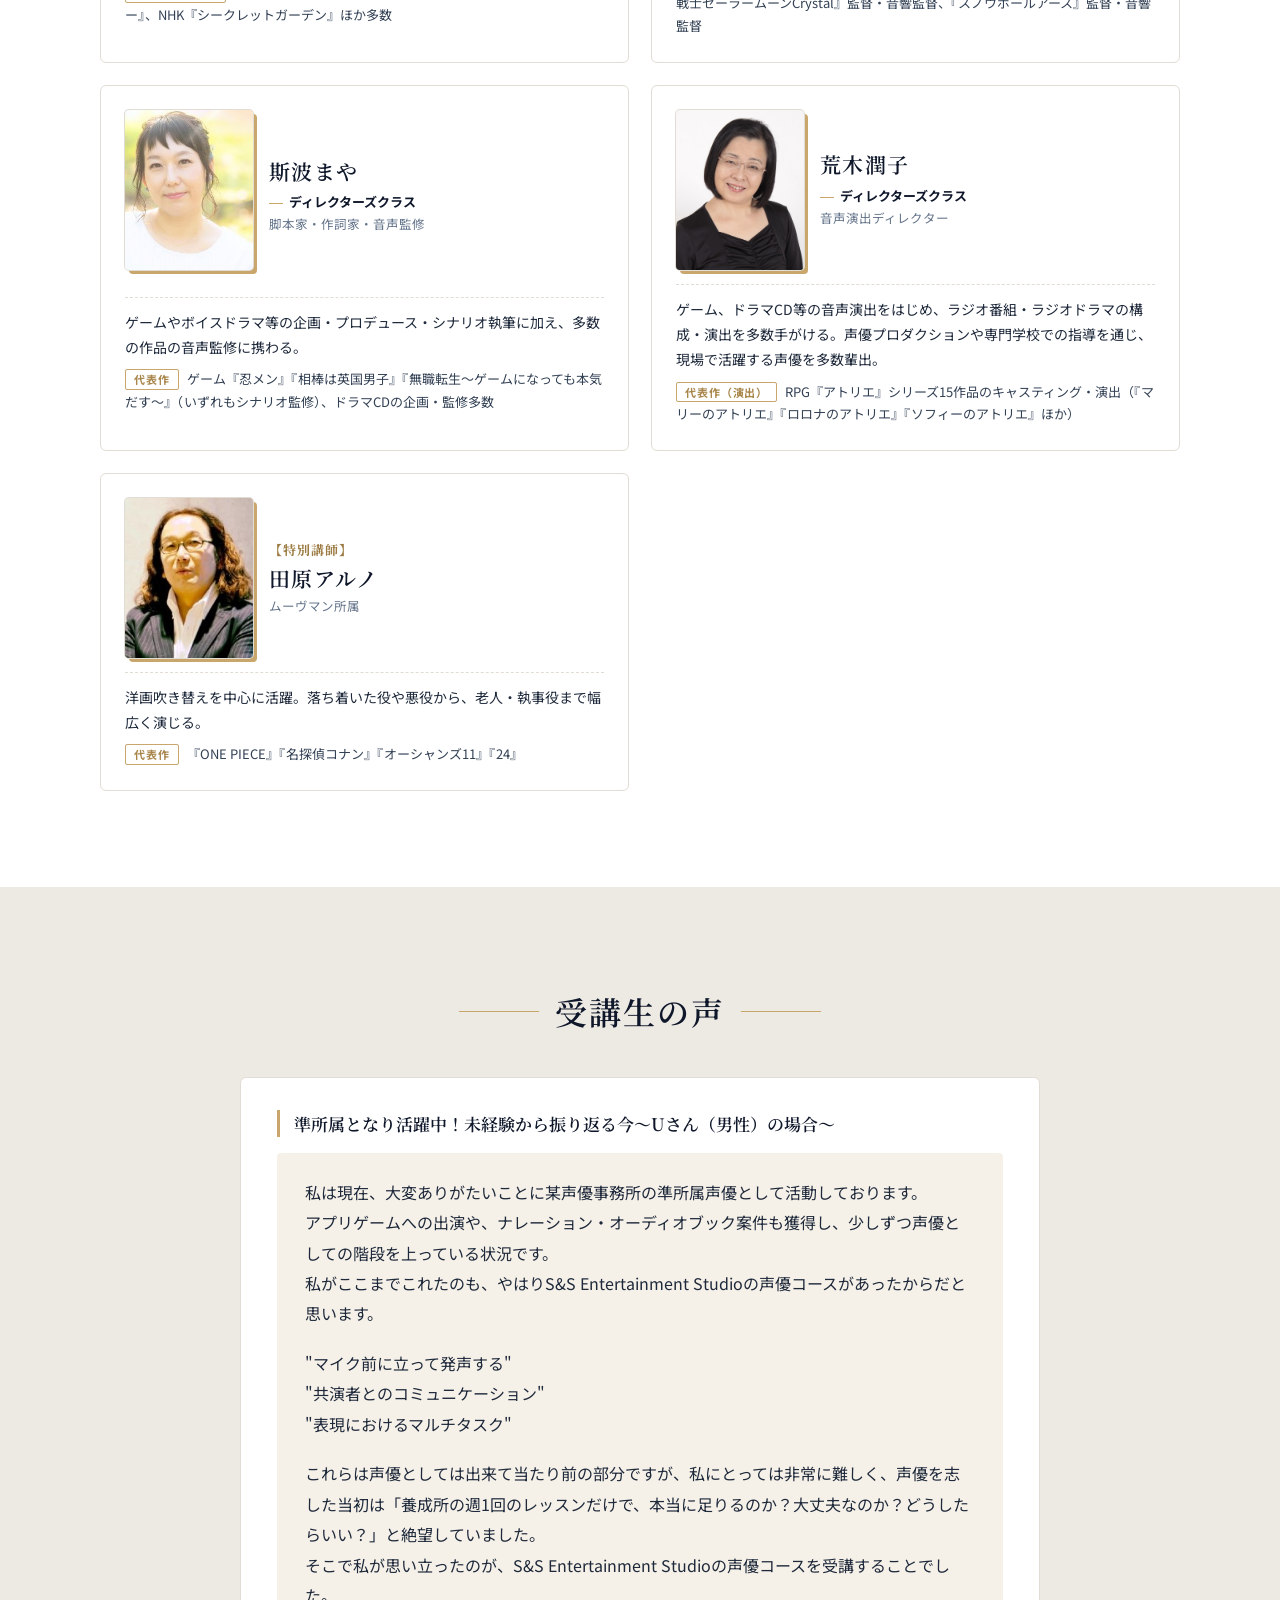
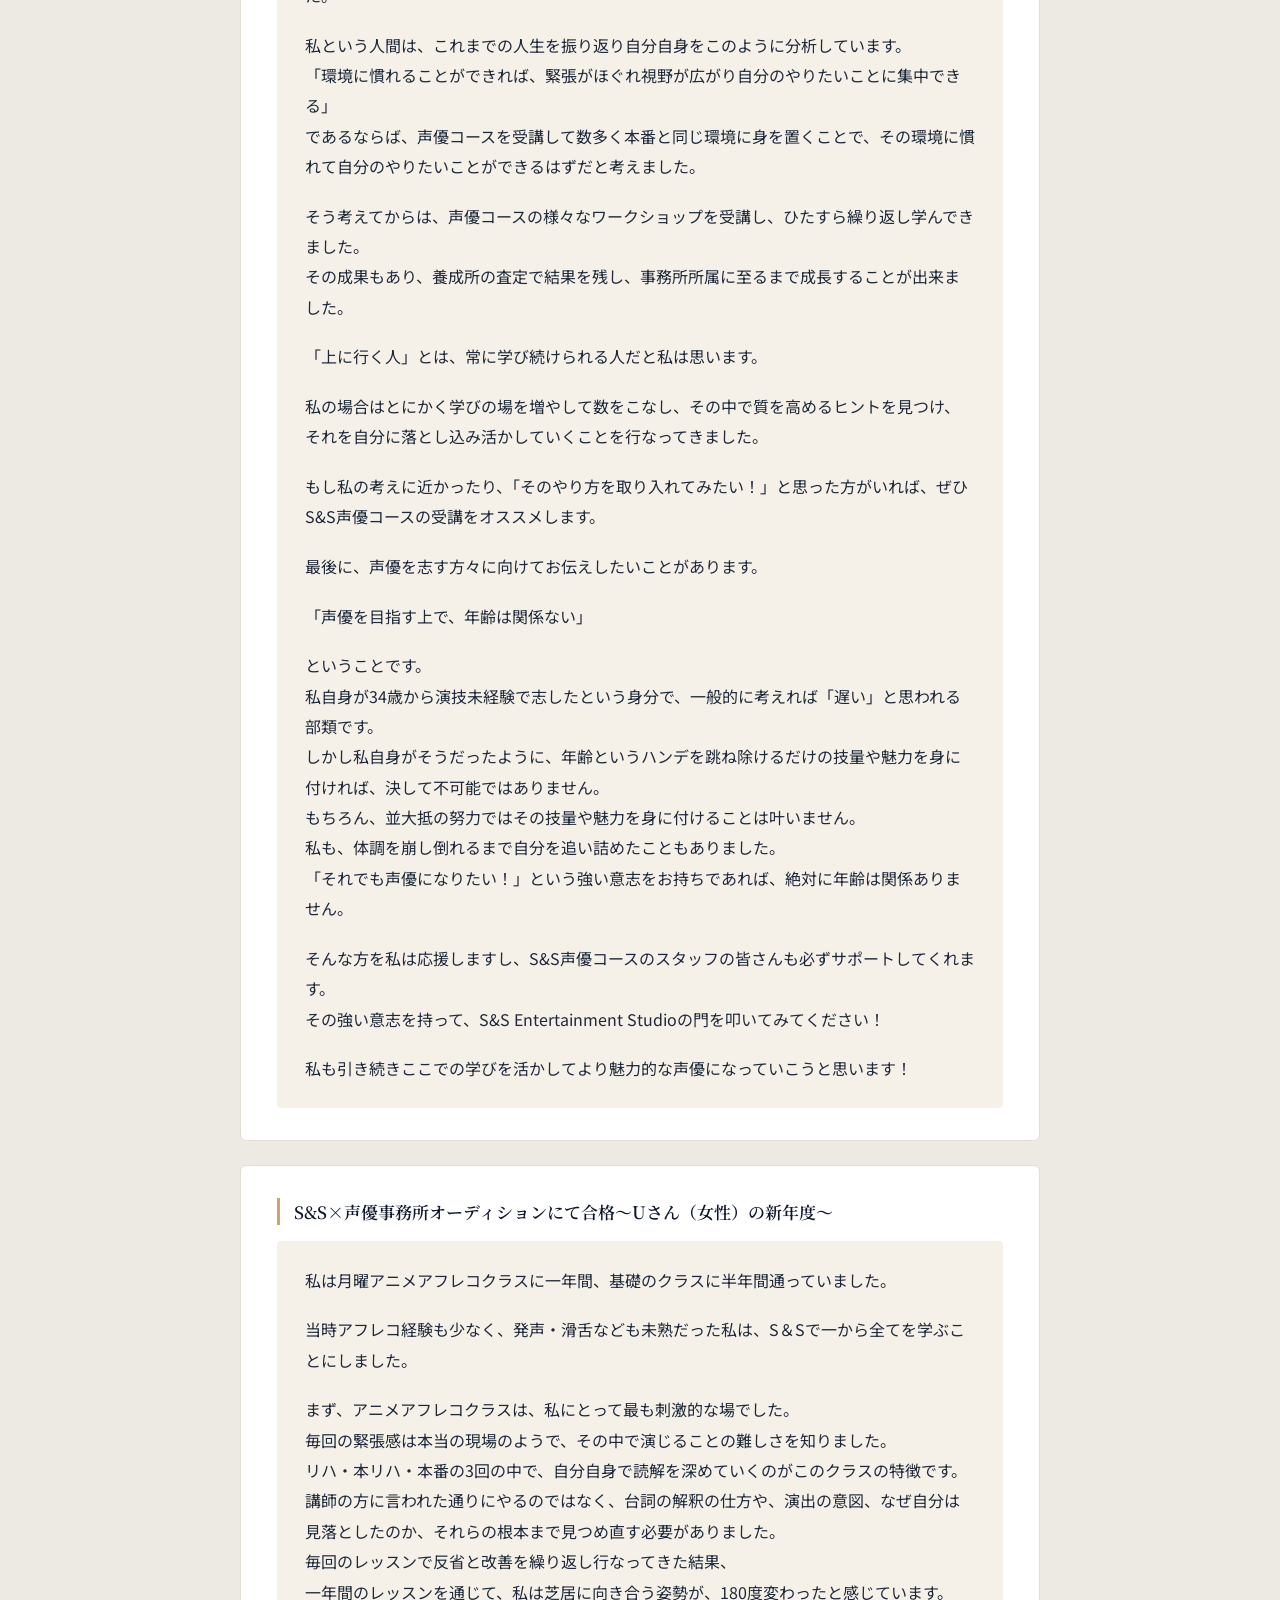
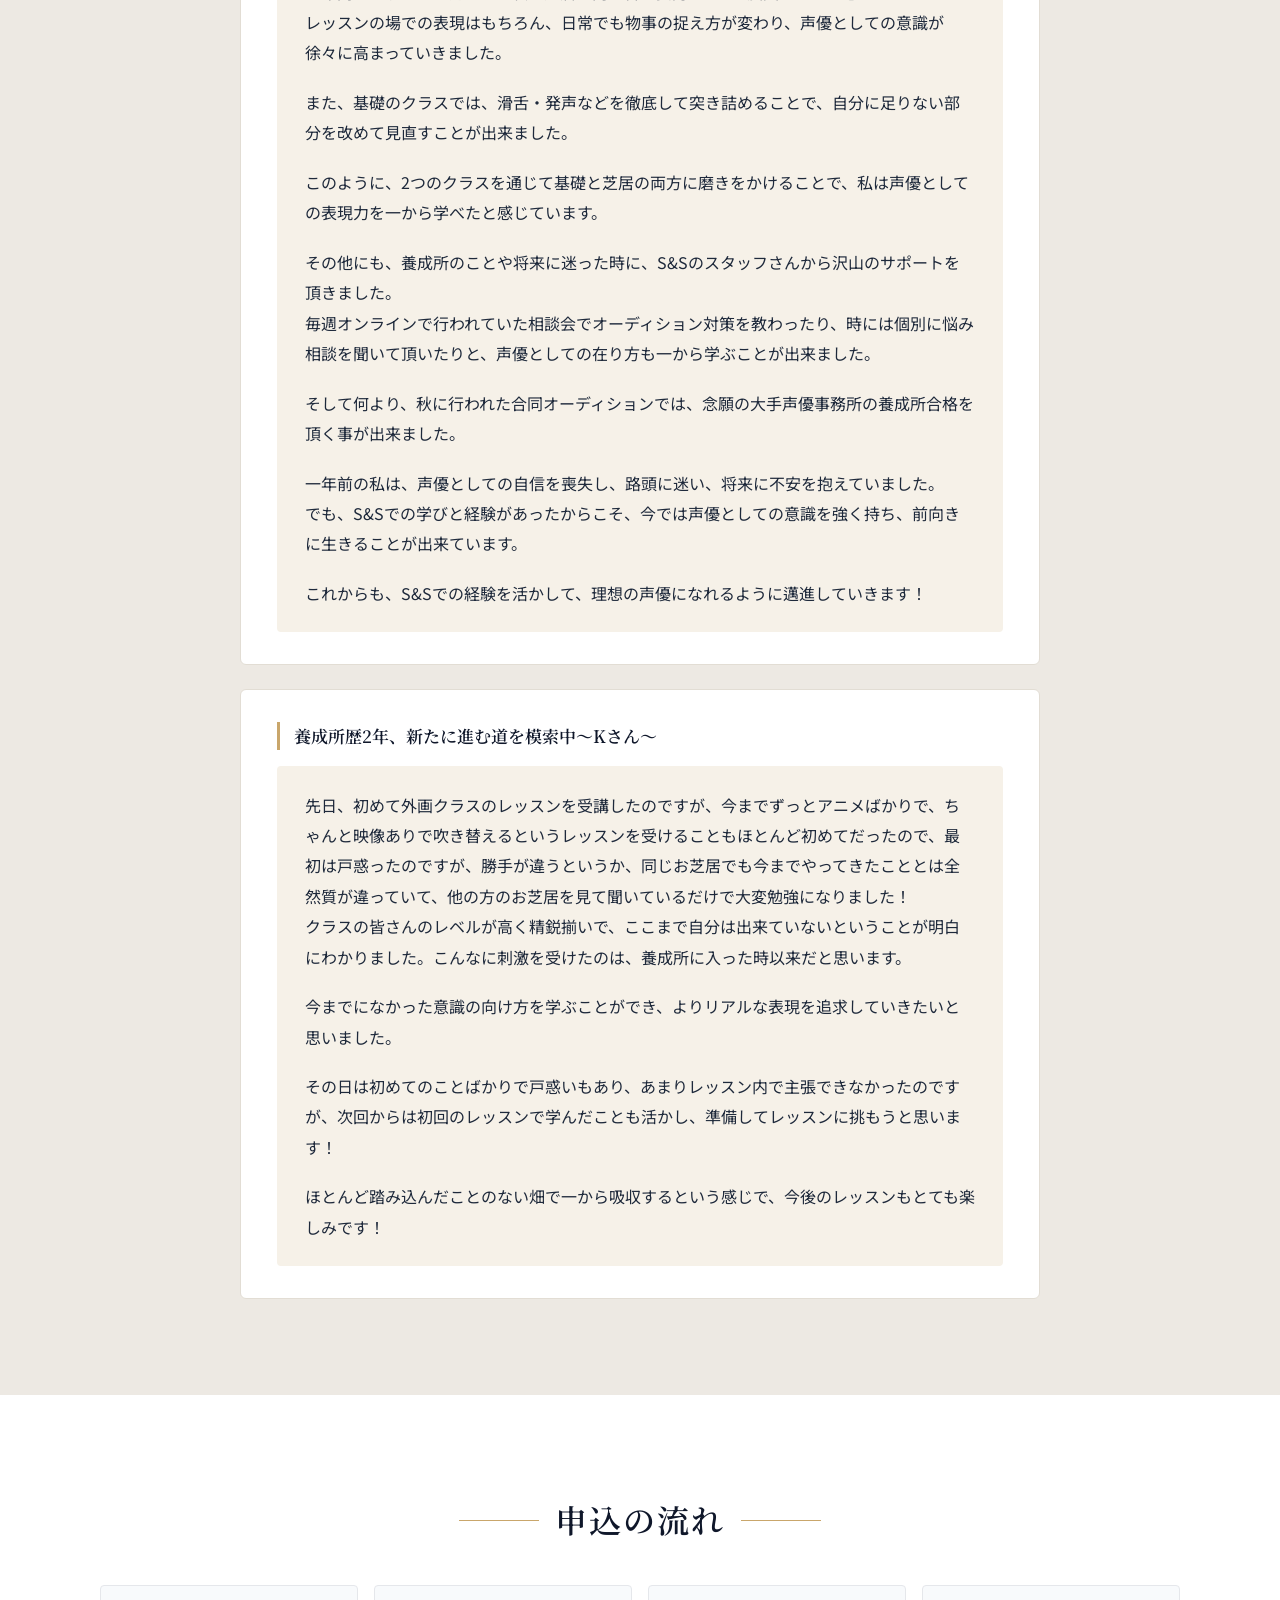
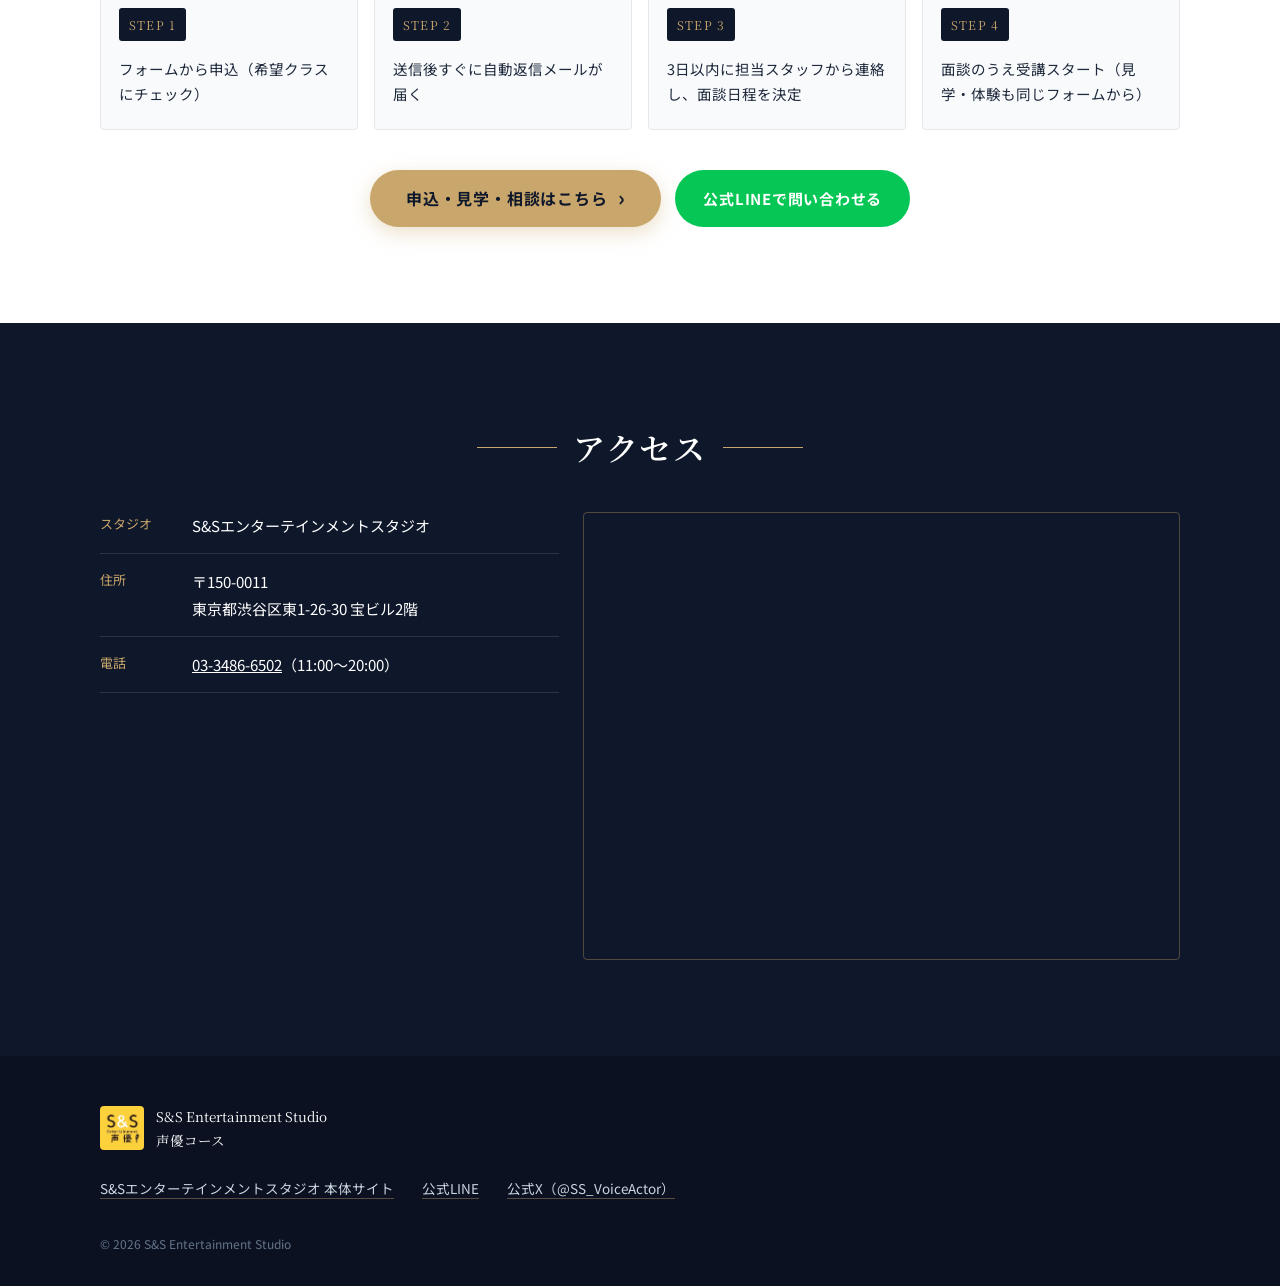
==== commit 0b6dfd3f: "Add files via upload" ====
--- a/index.html
+++ b/index.html
@@ -387,7 +387,7 @@
         </div>
         <div class="teacher-detail">
           <p class="teacher-profile">声優デビュー前にサンライズでアニメ制作進行を経験。出演はアニメ・洋画・舞台と多岐にわたる。</p>
-          <p class="teacher-works"><span class="works-label">代表作</span>『銀の匙』『夏目友人帳』『涼宮ハルヒの憂鬱』『弱虫ペダル』</p>
+          <p class="teacher-works"><span class="works-label">代表作</span>『銀の匙』別府太郎役、『不滅のあなたへ』ウーロイ役、『トランスフォーマー・アーススパーク』ジョウブレイカー役、『SHIROBAKO』葛城Ｐ役</p>
         </div>
       </article>
 
@@ -400,7 +400,7 @@
         </div>
         <div class="teacher-detail">
           <p class="teacher-profile">アニメ・吹替え・ゲームに加え、ドキュメンタリーやCMのナレーションも多数担当。</p>
-          <p class="teacher-works"><span class="works-label">代表作</span>『マーベル フューチャー・アベンジャーズ』ホークアイ役、『ドクターハウス』フォアマン役、『龍が如く7 光と闇の行方』蟹江役</p>
+          <p class="teacher-works"><span class="works-label">代表作</span>『マーベル　フューチャー・アベンジャーズ』ホークアイ役、『タイガー＆バニー』ケイン役、『ヨルムンガンド』ウゴ役</p>
         </div>
       </article>
 
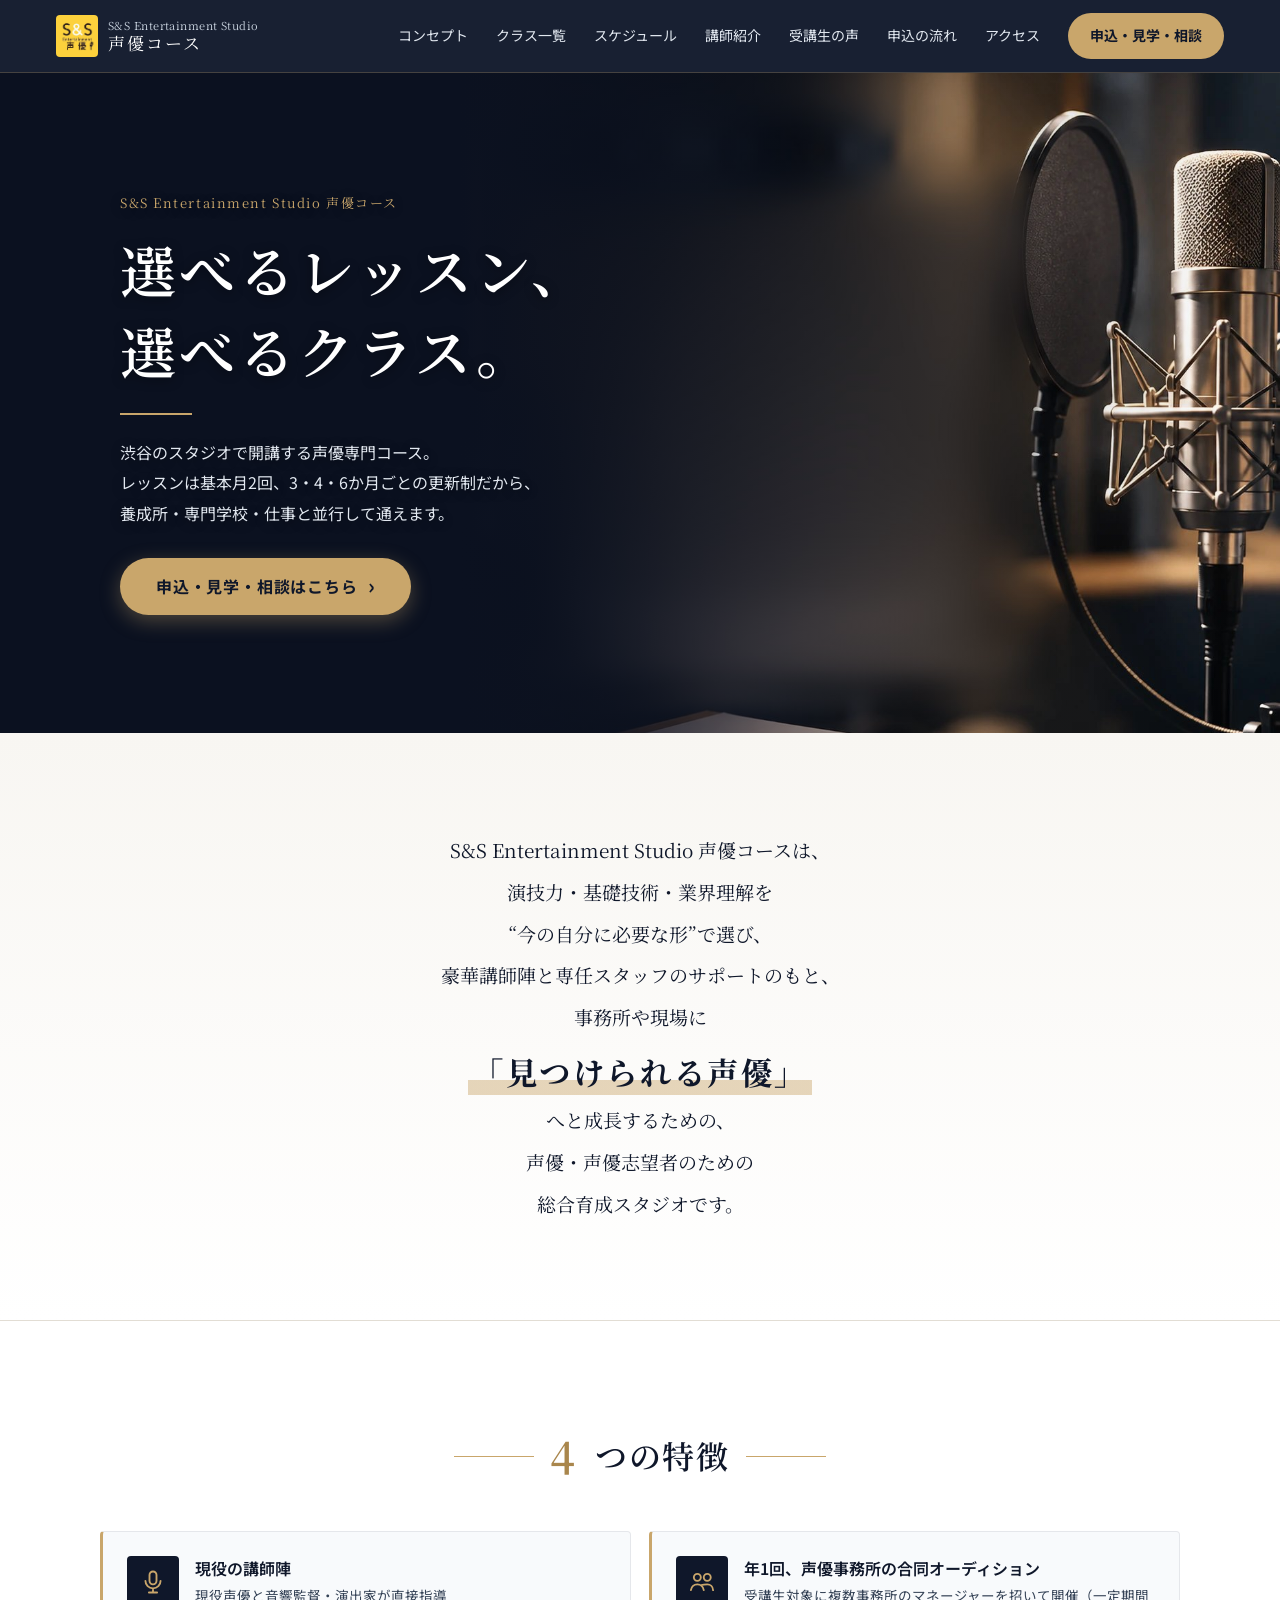
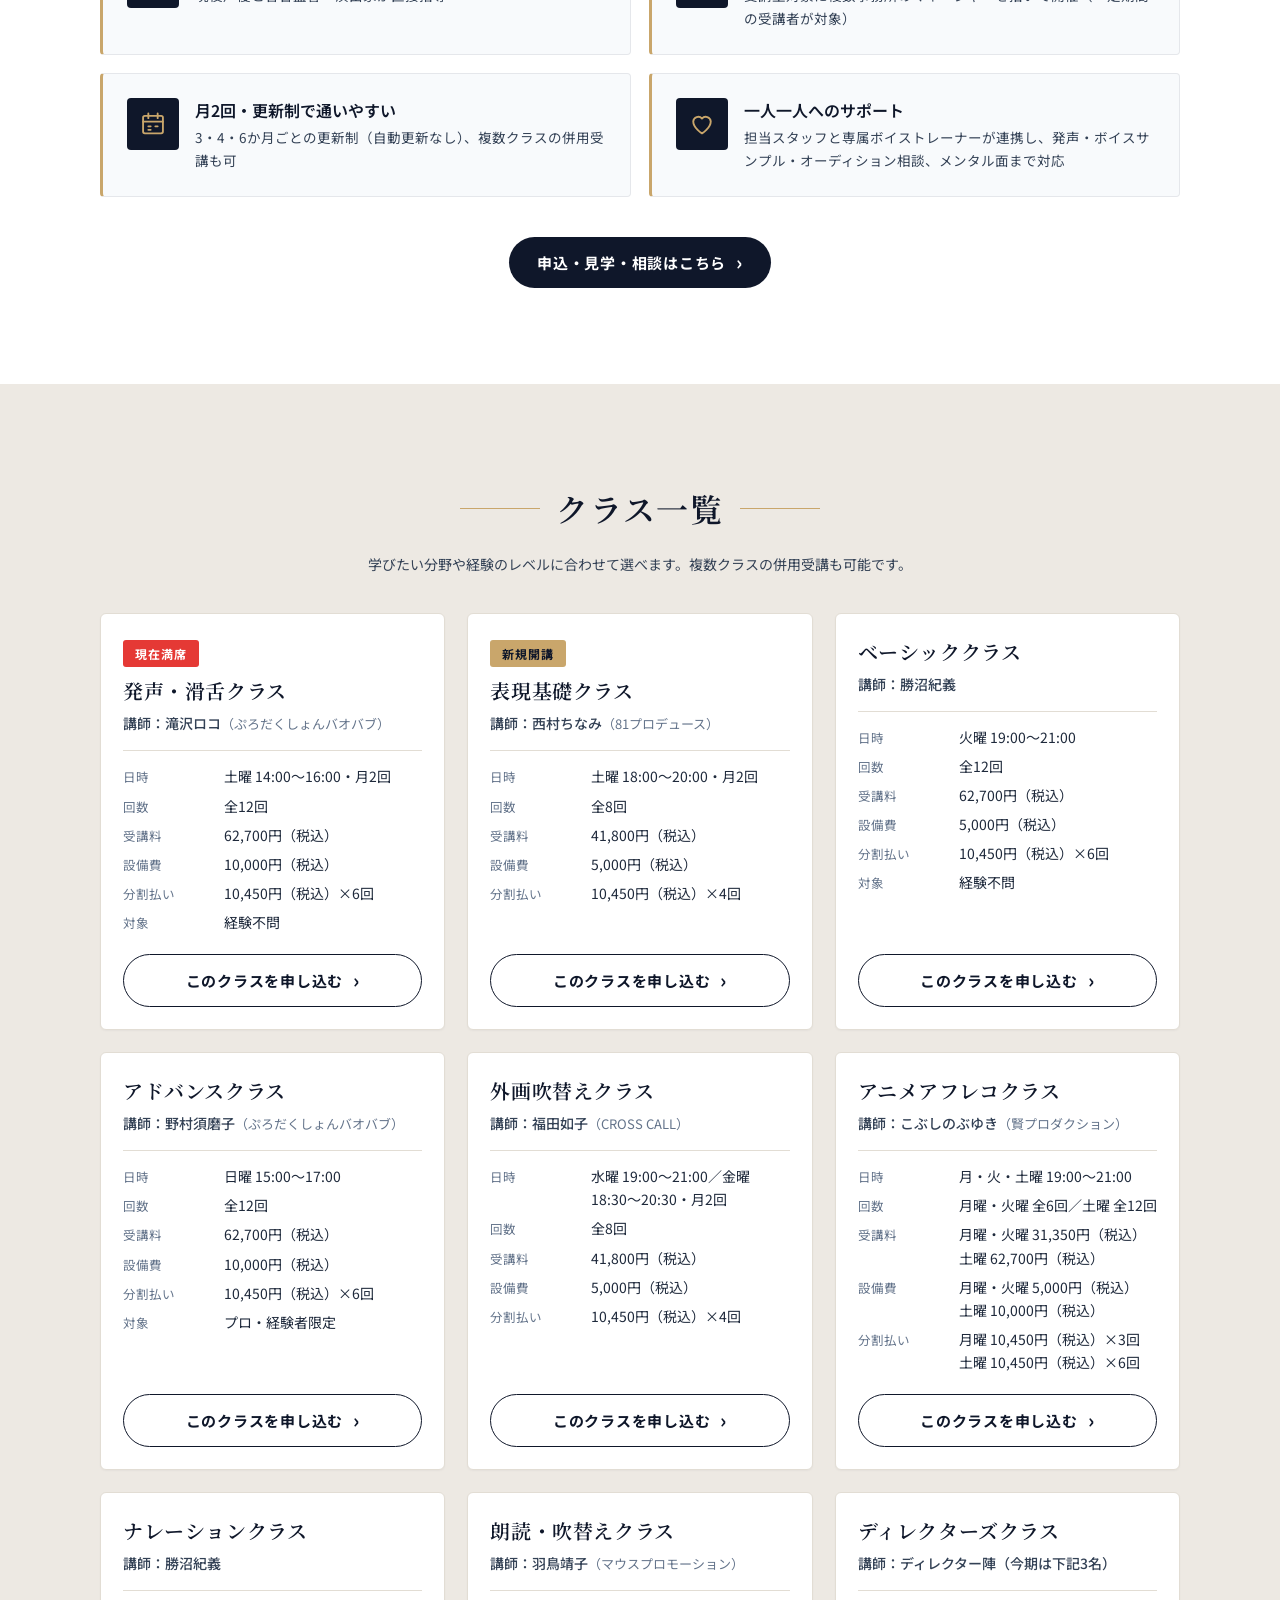
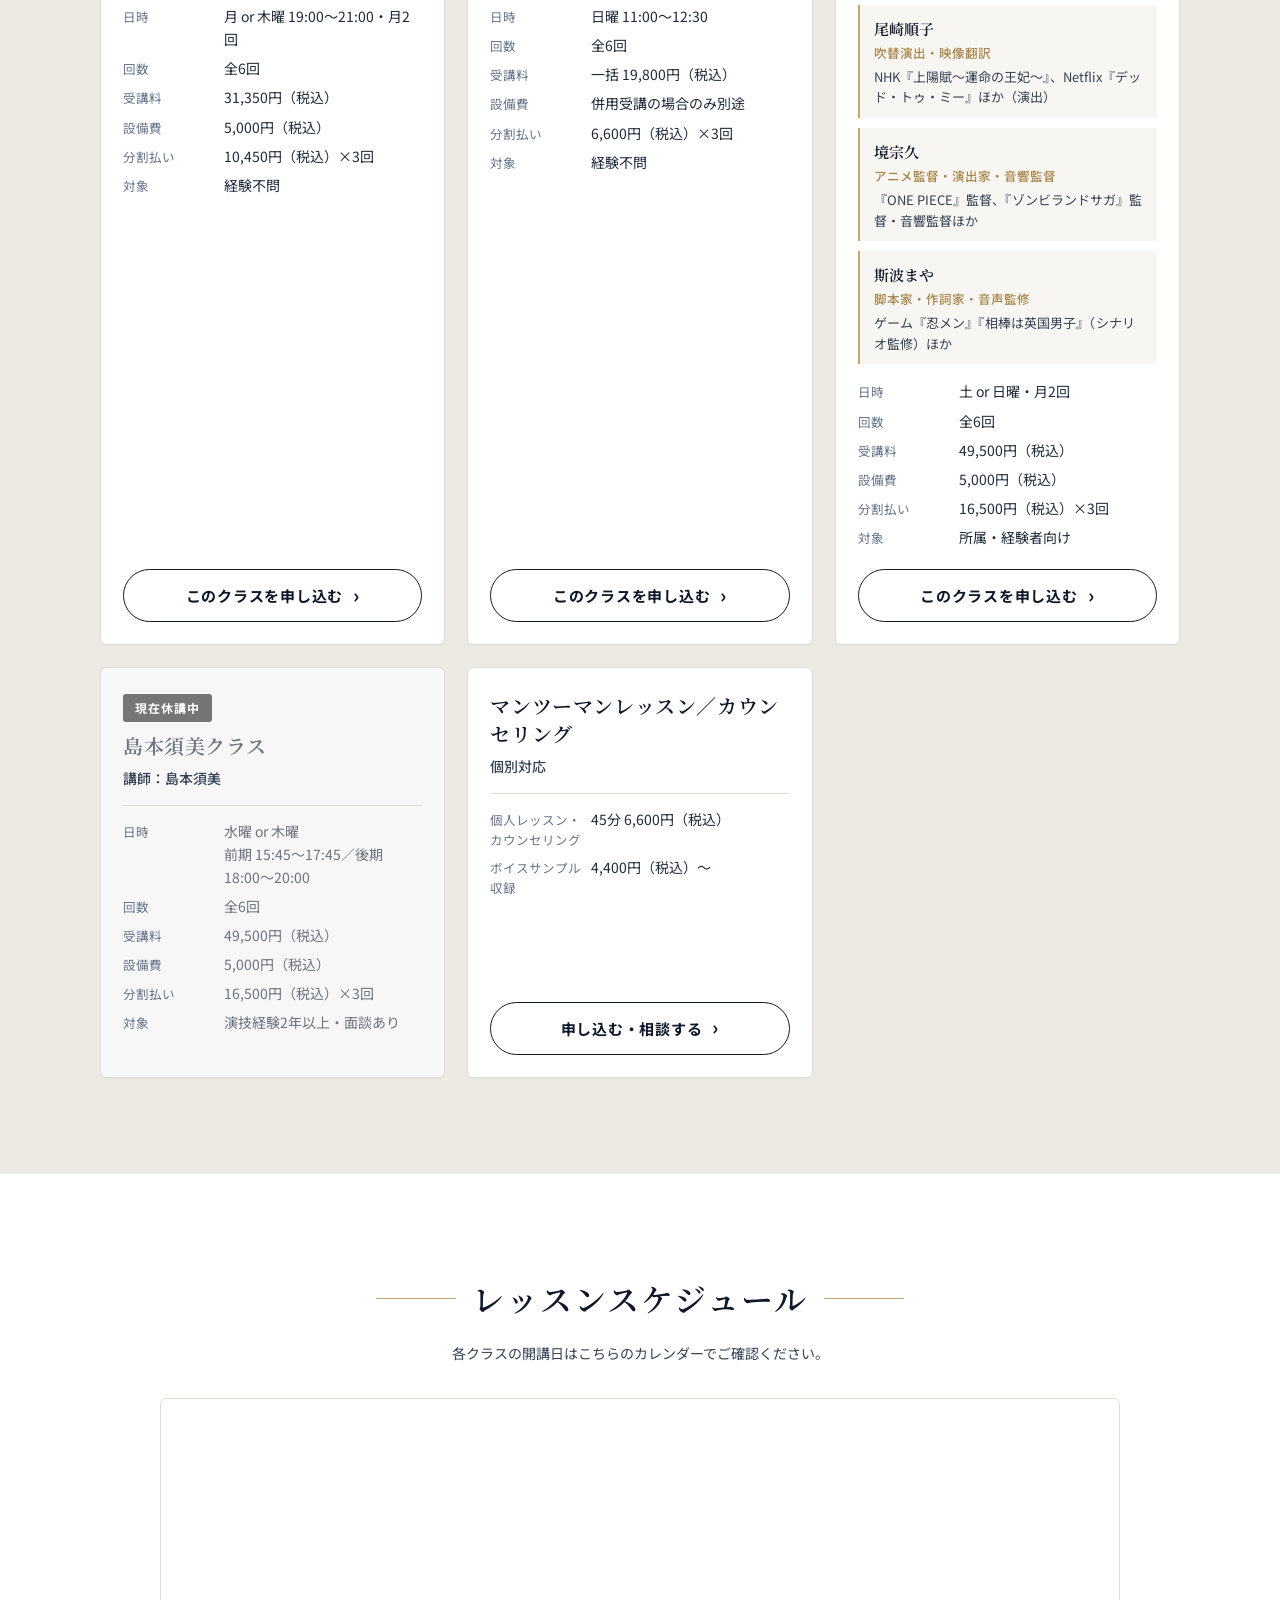
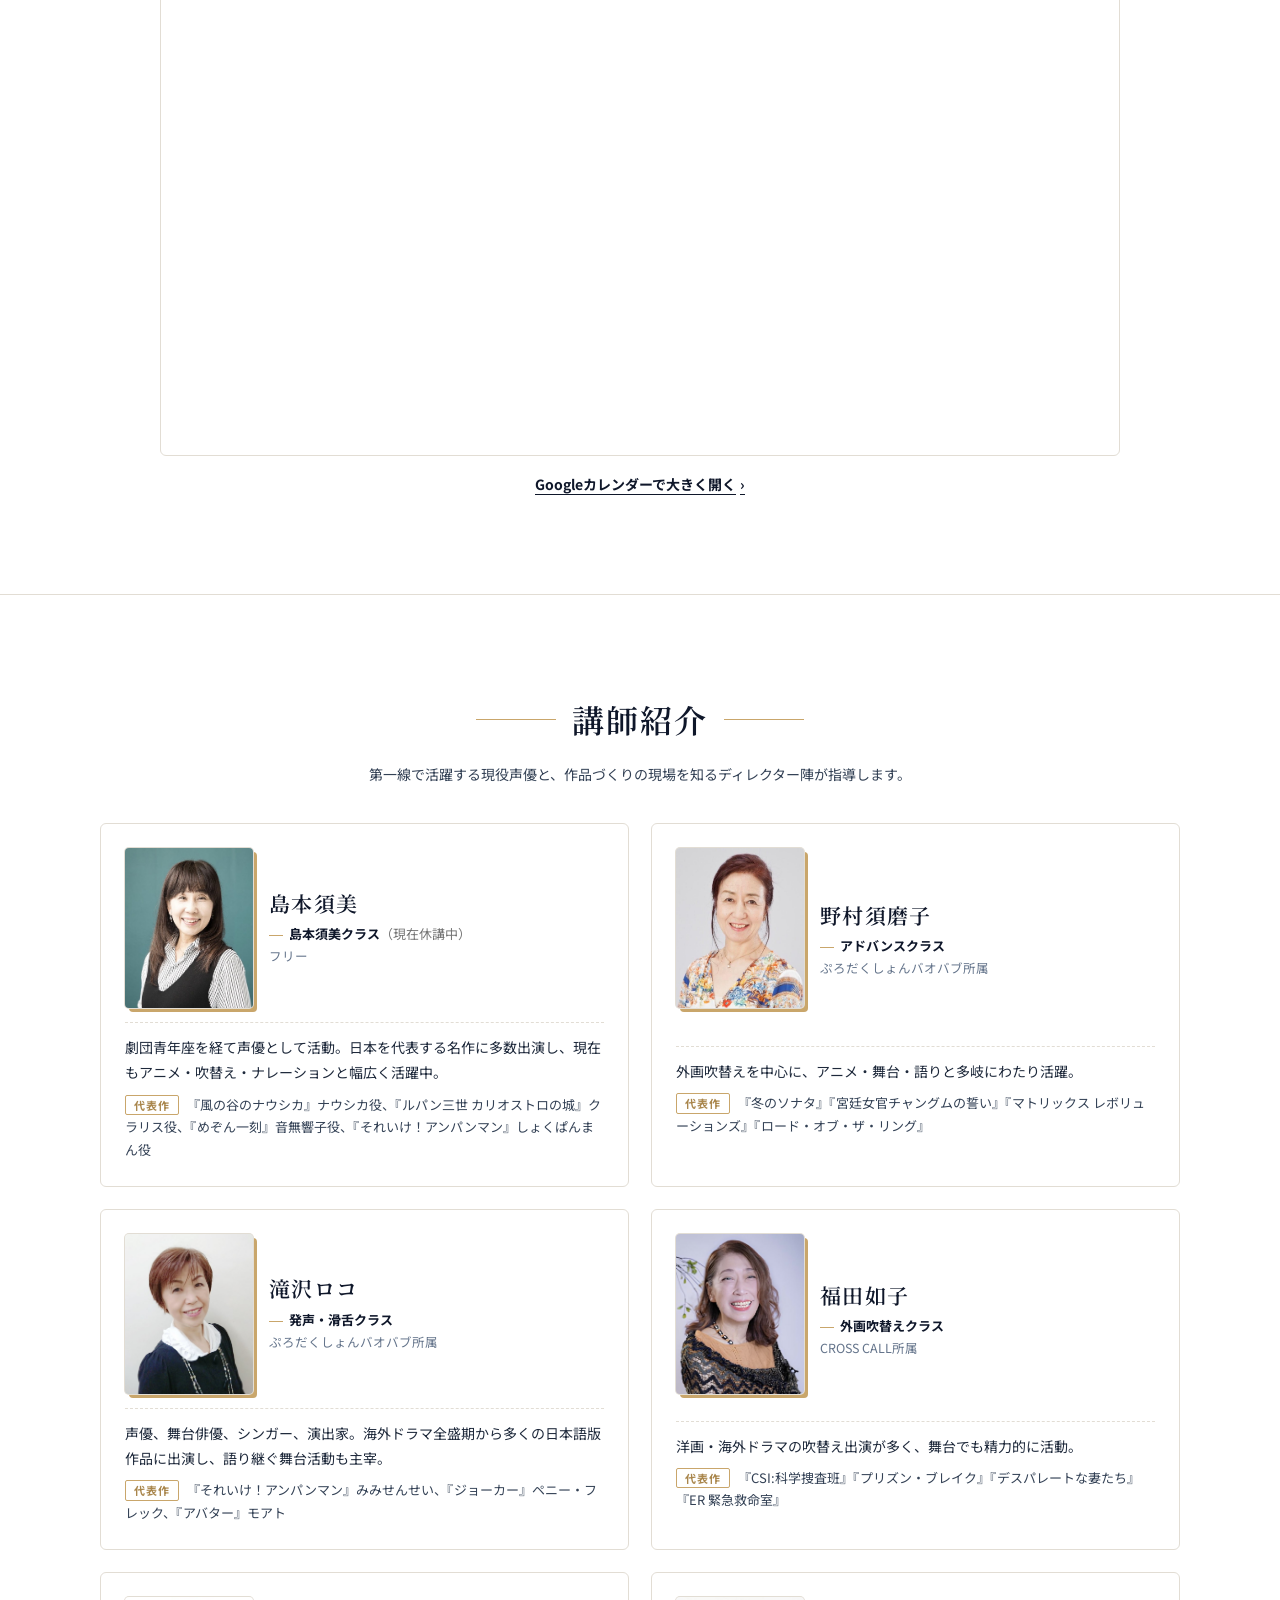
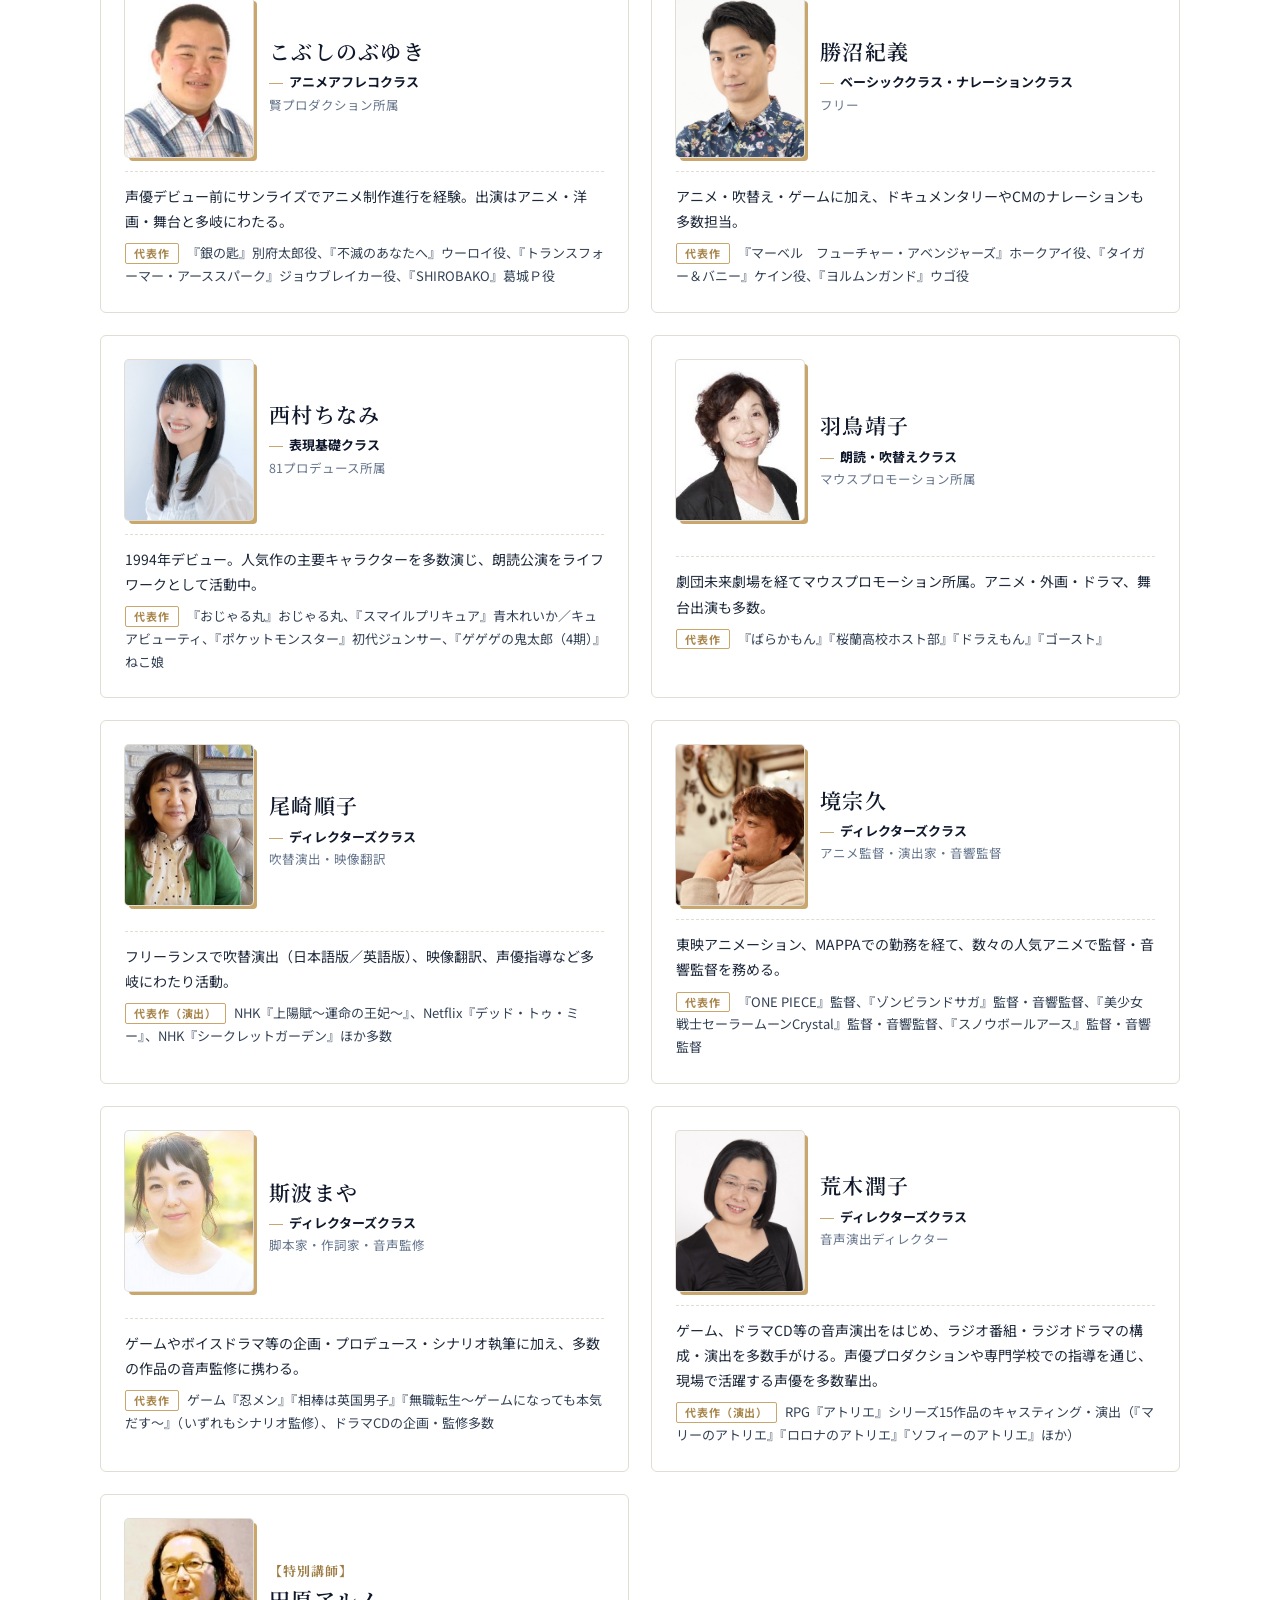
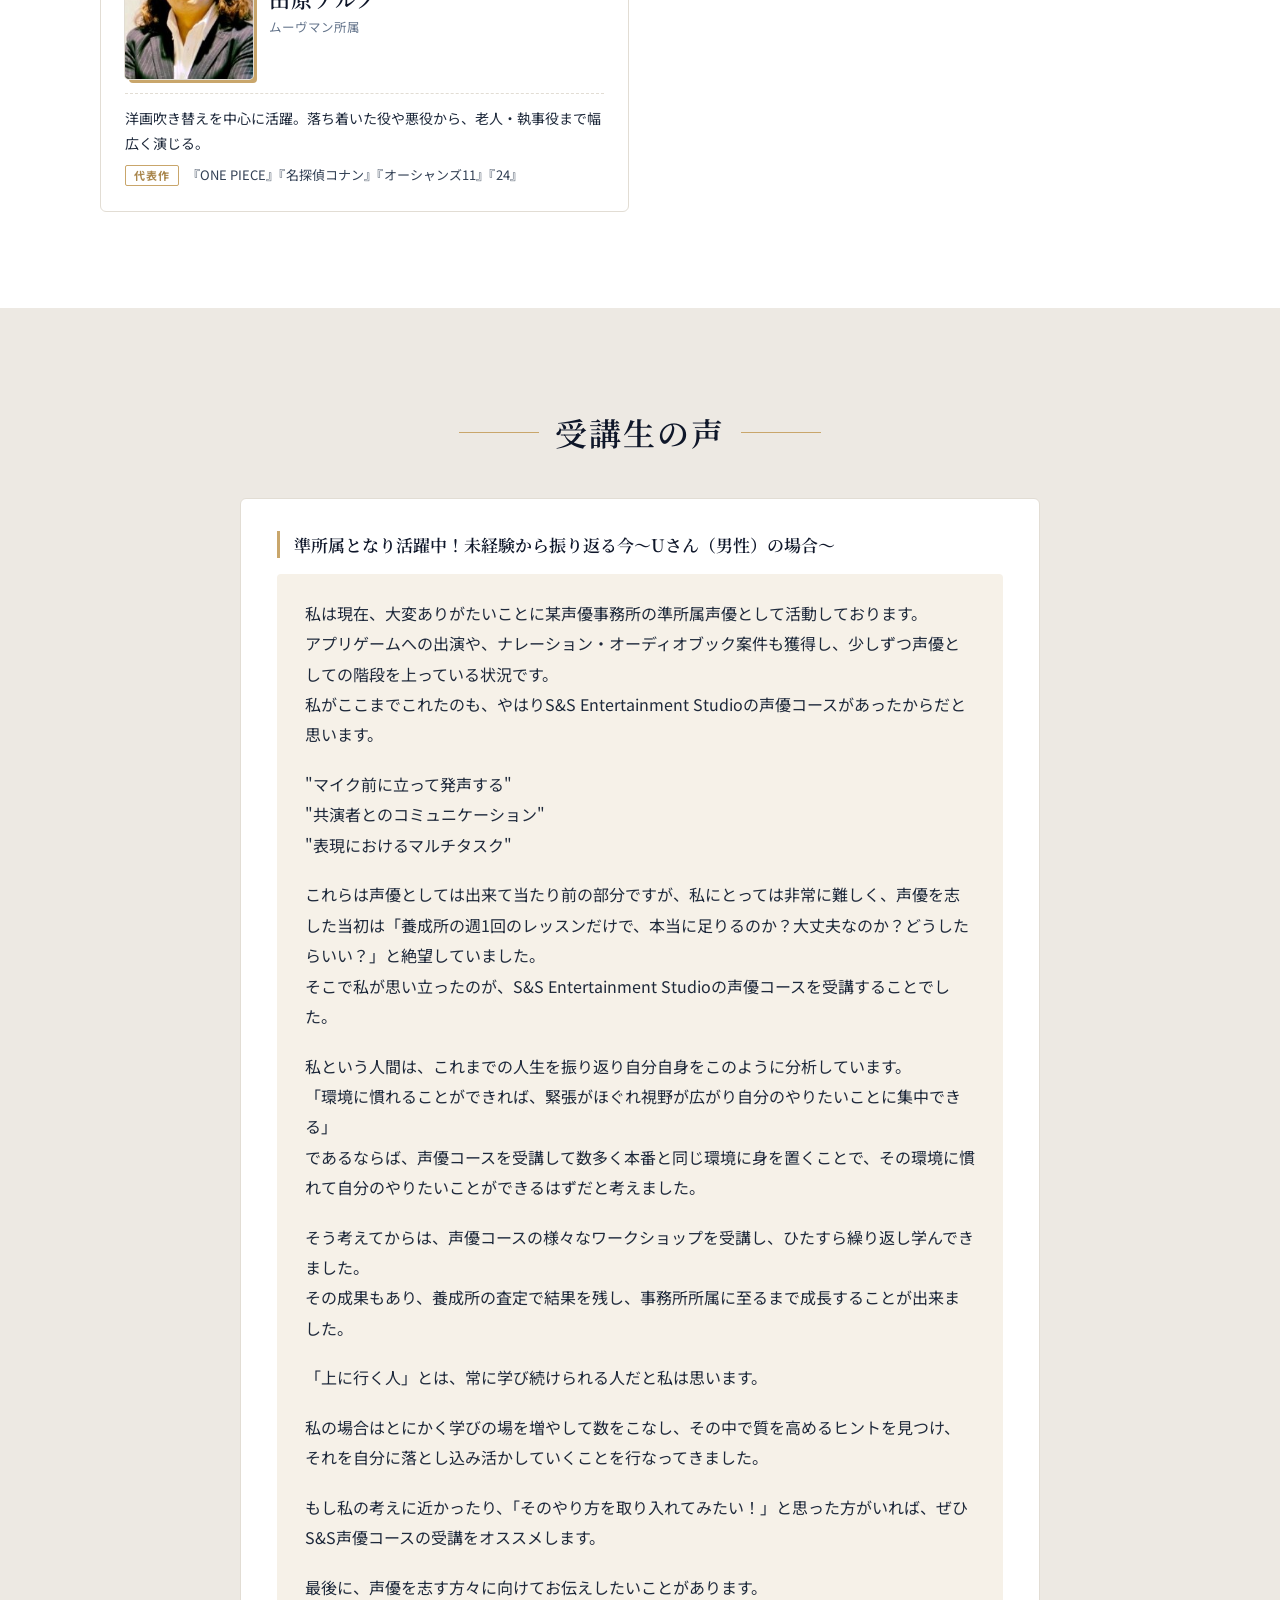
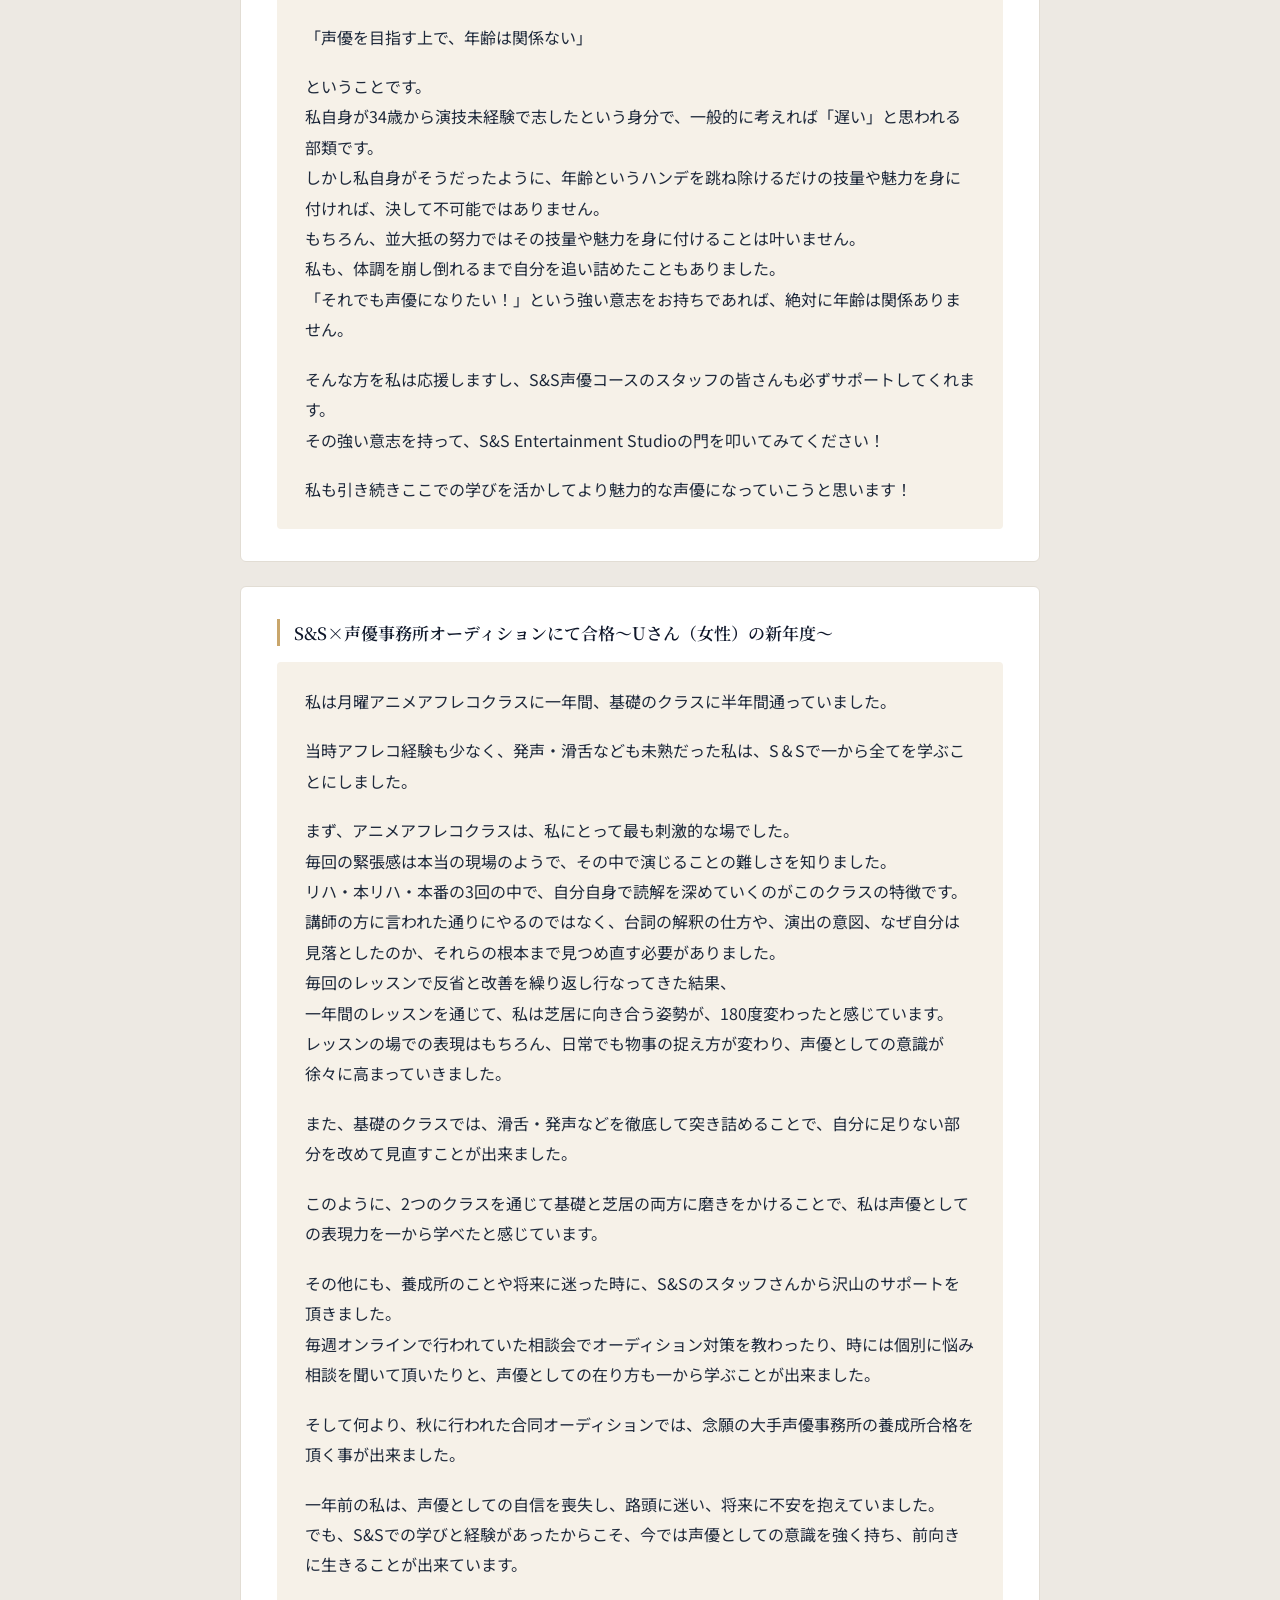
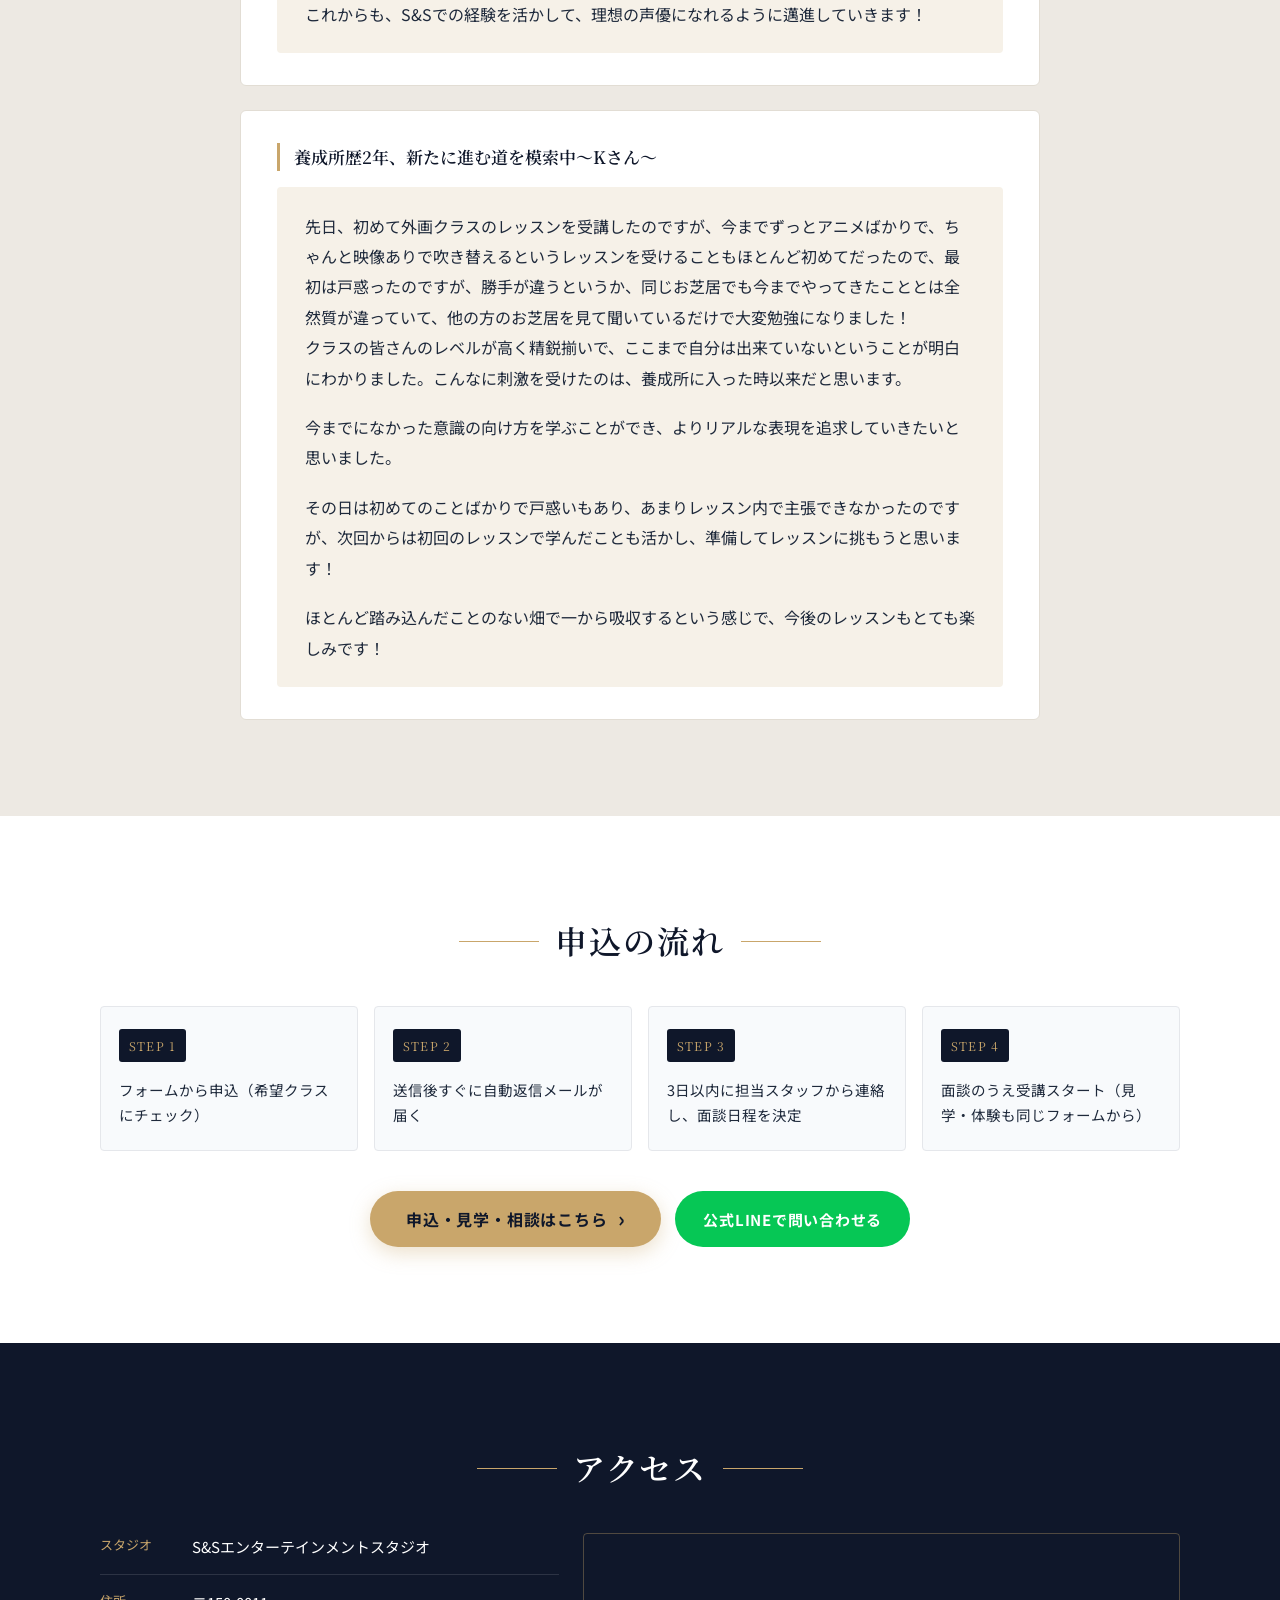
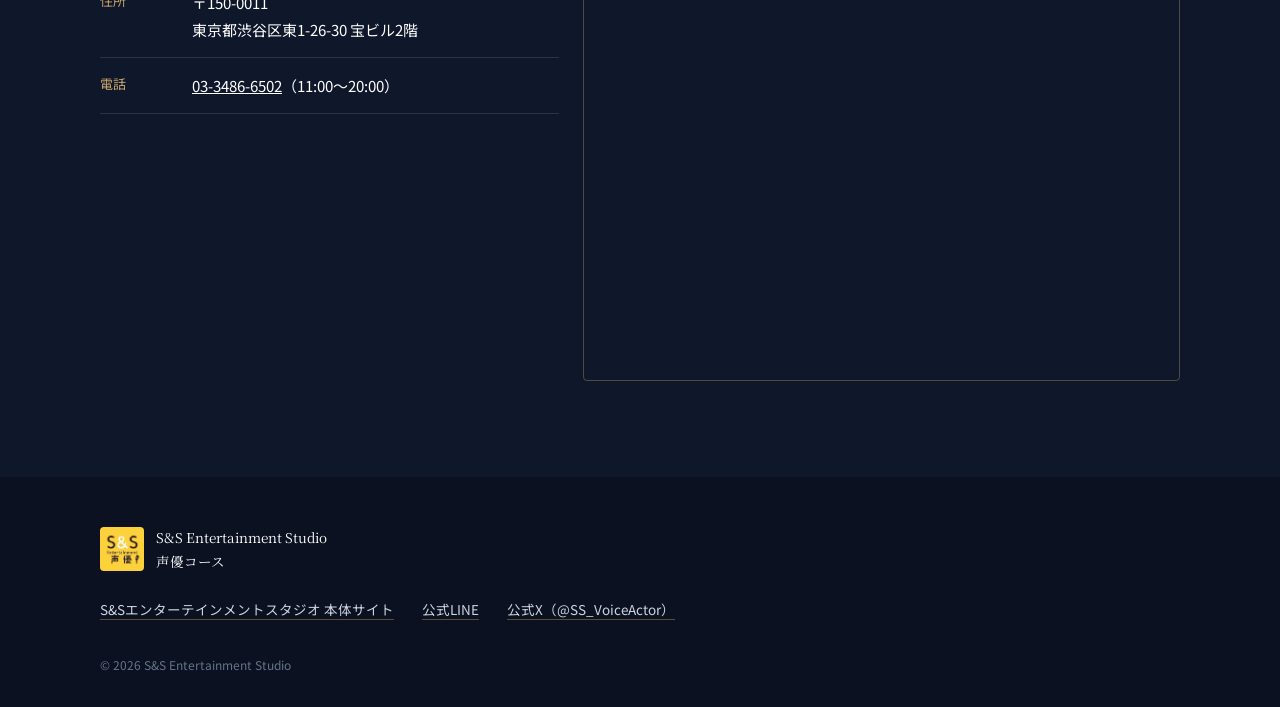
==== commit 5d0c2080: "Add files via upload" ====
--- a/index.html
+++ b/index.html
@@ -26,6 +26,7 @@
     <nav class="global-nav" id="global-nav" aria-label="ページ内メニュー">
       <a href="#concept">コンセプト</a>
       <a href="#classes">クラス一覧</a>
+      <a href="#schedule">スケジュール</a>
       <a href="#teachers">講師紹介</a>
       <a href="#voices">受講生の声</a>
       <a href="#flow">申込の流れ</a>
@@ -315,6 +316,19 @@
       </article>
 
     </div>
+  </div>
+</section>
+
+<!-- 4-2. レッスンスケジュール（Googleカレンダー埋め込み・2026-11-08 追加。予定はカレンダー側で更新すると自動で反映） -->
+<section class="schedule section" id="schedule">
+  <div class="container">
+    <h2 class="section-title">レッスンスケジュール</h2>
+    <p class="section-lead">各クラスの開講日はこちらのカレンダーでご確認ください。</p>
+    <div class="calendar-frame">
+      <iframe class="cal-month" src="https://calendar.google.com/calendar/embed?src=ss.studio.seiyuu%40gmail.com&amp;ctz=Asia%2FTokyo&amp;hl=ja&amp;wkst=1&amp;bgcolor=%23ffffff&amp;showTitle=0&amp;showPrint=0&amp;showCalendars=0&amp;showTz=0&amp;mode=MONTH" title="レッスンスケジュール（月表示）" loading="lazy"></iframe>
+      <iframe class="cal-agenda" src="https://calendar.google.com/calendar/embed?src=ss.studio.seiyuu%40gmail.com&amp;ctz=Asia%2FTokyo&amp;hl=ja&amp;wkst=1&amp;bgcolor=%23ffffff&amp;showTitle=0&amp;showPrint=0&amp;showCalendars=0&amp;showTz=0&amp;mode=AGENDA&amp;showTabs=0" title="レッスンスケジュール（予定リスト）" loading="lazy"></iframe>
+    </div>
+    <p class="calendar-link"><a href="https://calendar.google.com/calendar/embed?src=ss.studio.seiyuu%40gmail.com&amp;ctz=Asia%2FTokyo" target="_blank" rel="noopener">Googleカレンダーで大きく開く<span class="arrow" aria-hidden="true">›</span></a></p>
   </div>
 </section>
 
--- a/css/style.css
+++ b/css/style.css
@@ -302,3 +302,29 @@
   .fixed-bar { display: none; }
   .footer-links { grid-auto-flow: column; justify-content: start; gap: 28px; }
 }
+
+/* レッスンスケジュール（Googleカレンダー埋め込み）：スマホは予定リスト、PCは月表示 */
+.calendar-frame { max-width: 960px; margin: 32px auto 0; background: var(--white); border: 1px solid var(--line); border-radius: 6px; padding: 8px; }
+.calendar-frame iframe { display: block; width: 100%; border: 0; }
+.cal-month { display: none !important; height: 640px; }
+.cal-agenda { height: 520px; }
+.calendar-link { text-align: center; margin-top: 16px; font-size: 14px; }
+.calendar-link a { color: var(--navy); font-weight: 700; text-decoration: underline; text-underline-offset: 4px; }
+.calendar-link .arrow { margin-left: 4px; }
+@media (min-width: 768px) {
+  .cal-month { display: block !important; }
+  .cal-agenda { display: none !important; }
+}
+.schedule + .teachers { border-top: 1px solid var(--line); }
+.section-title { white-space: nowrap; }
+.schedule .section-title { font-size: min(26px, 6.4vw); }
+@media (min-width: 900px) {
+  .schedule .section-title { font-size: 32px; }
+  .global-nav a { white-space: nowrap; }
+}
+/* メニューに「スケジュール」を足したので、900〜1099pxは詰めて1行に収める */
+@media (min-width: 900px) and (max-width: 1099px) {
+  .global-nav a { padding: 8px 7px; font-size: 13px; }
+  .global-nav .nav-cta { margin-left: 6px; padding: 10px 14px; }
+  .brand-en { display: none; }
+}
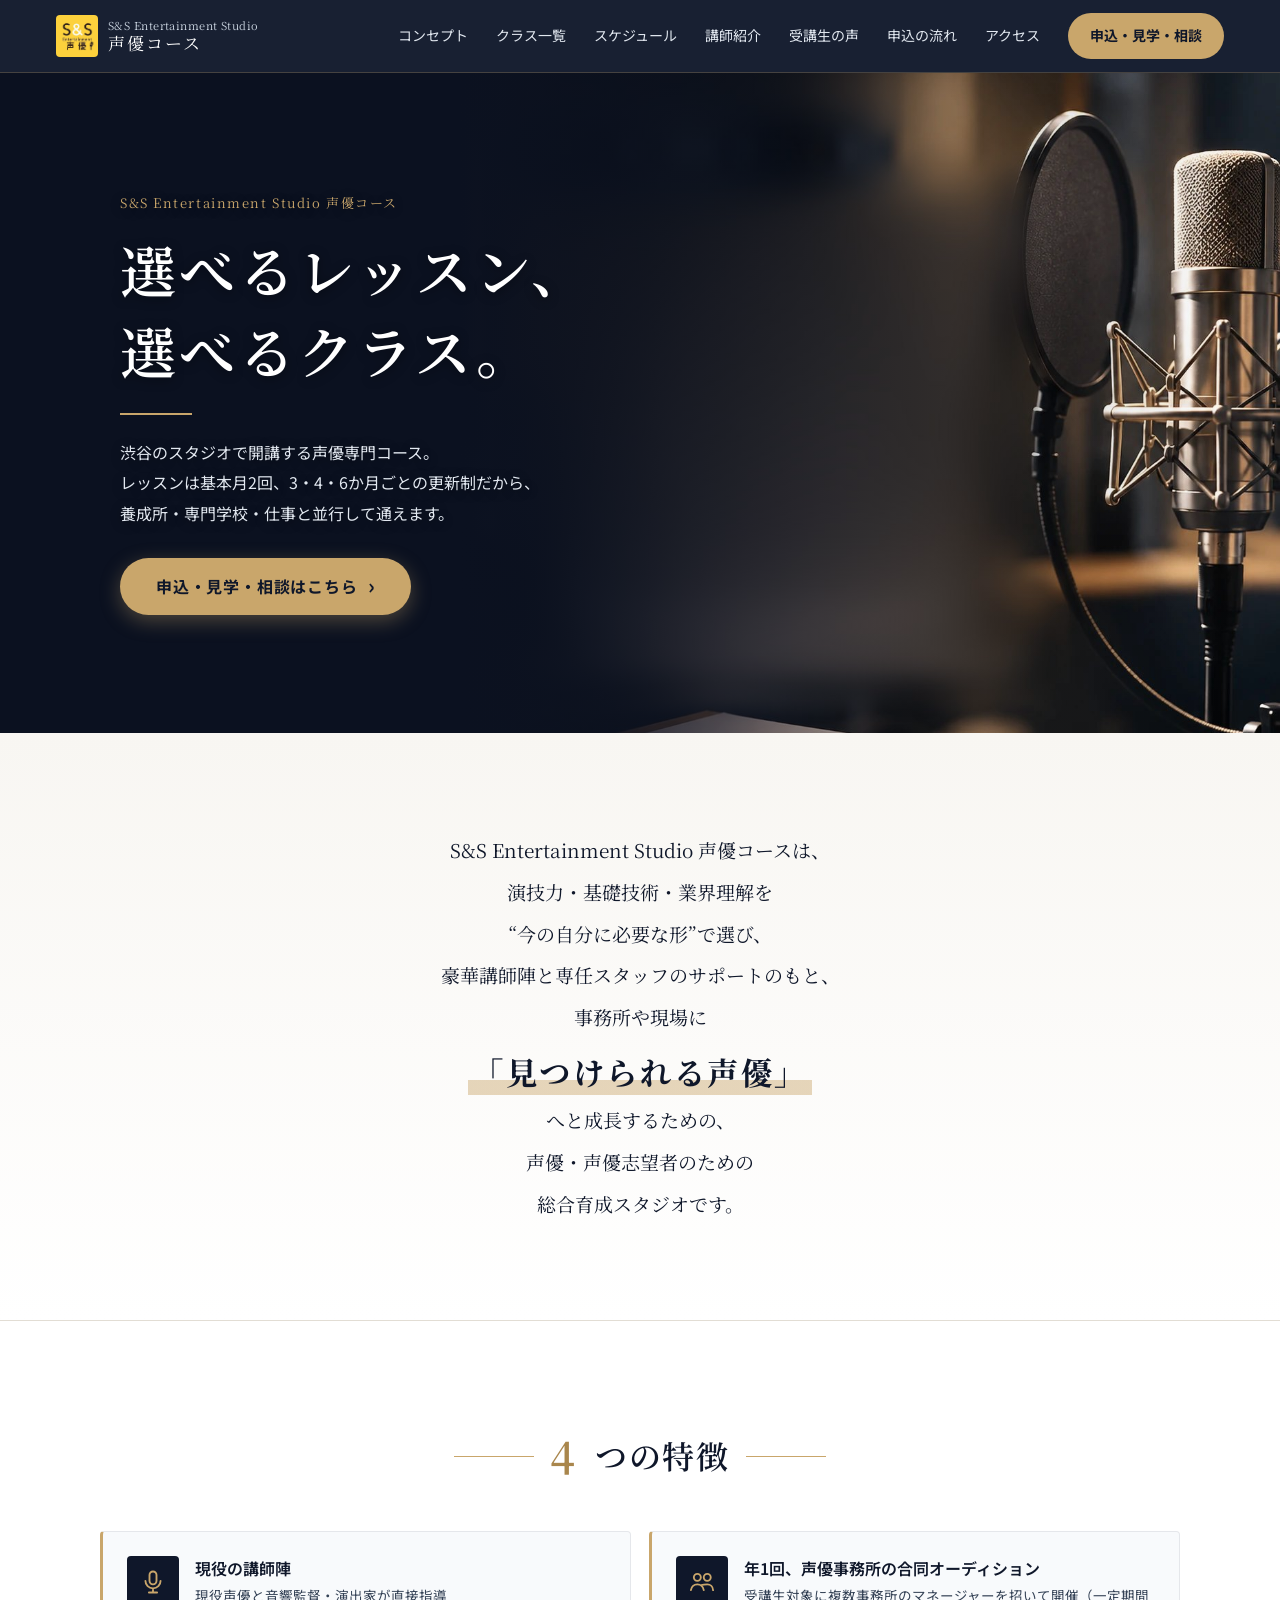
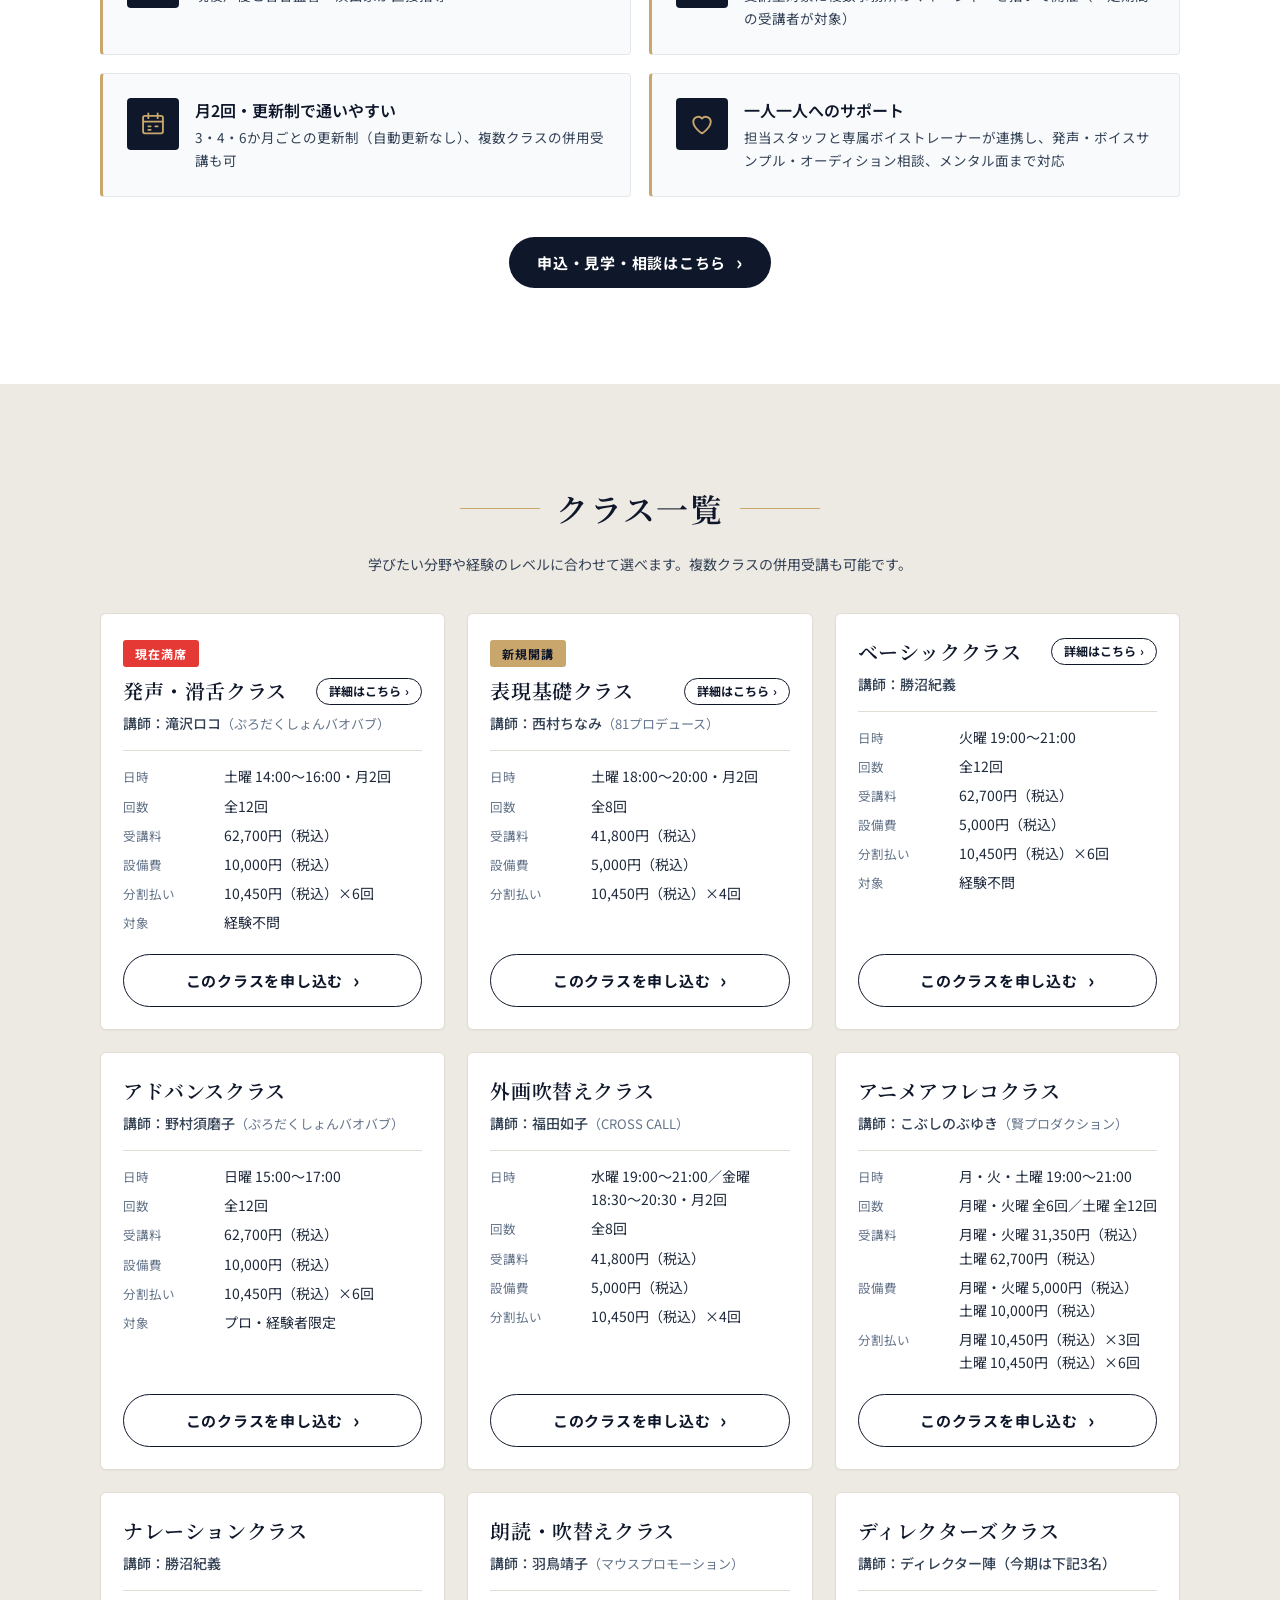
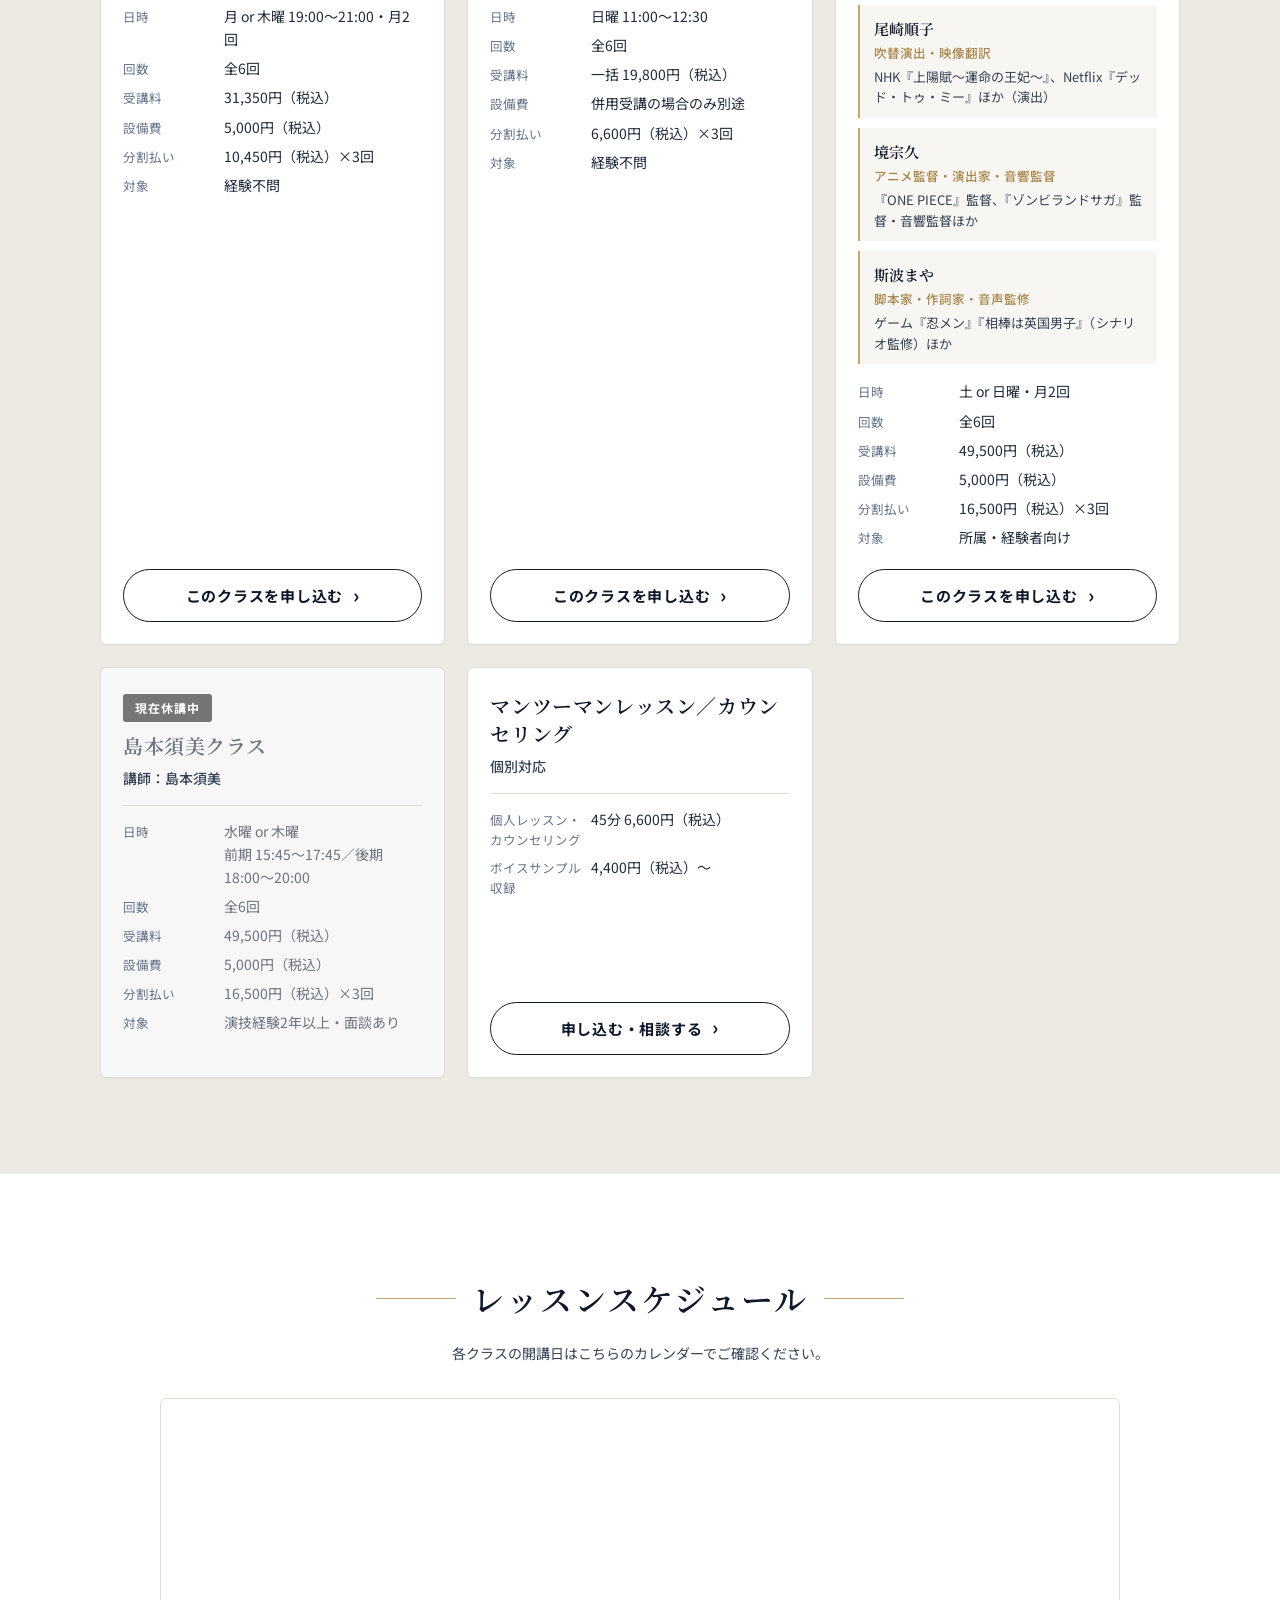
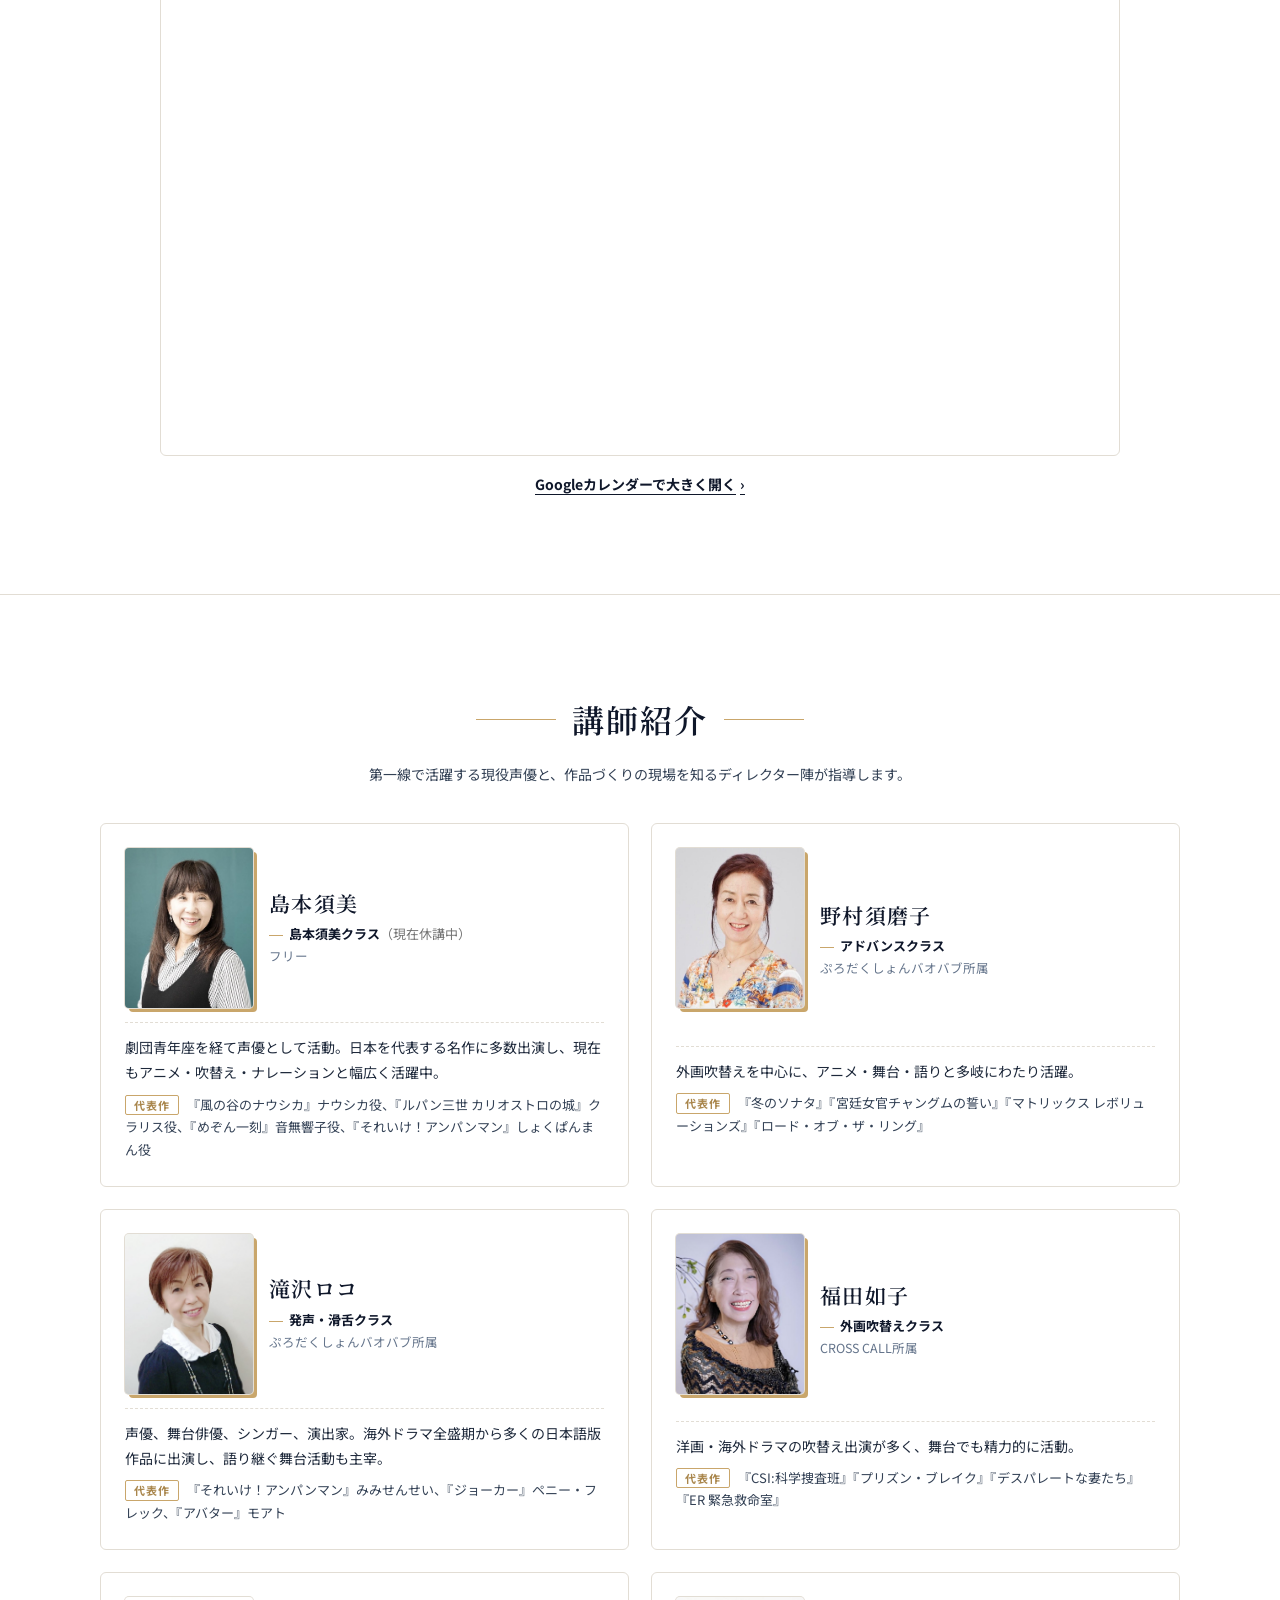
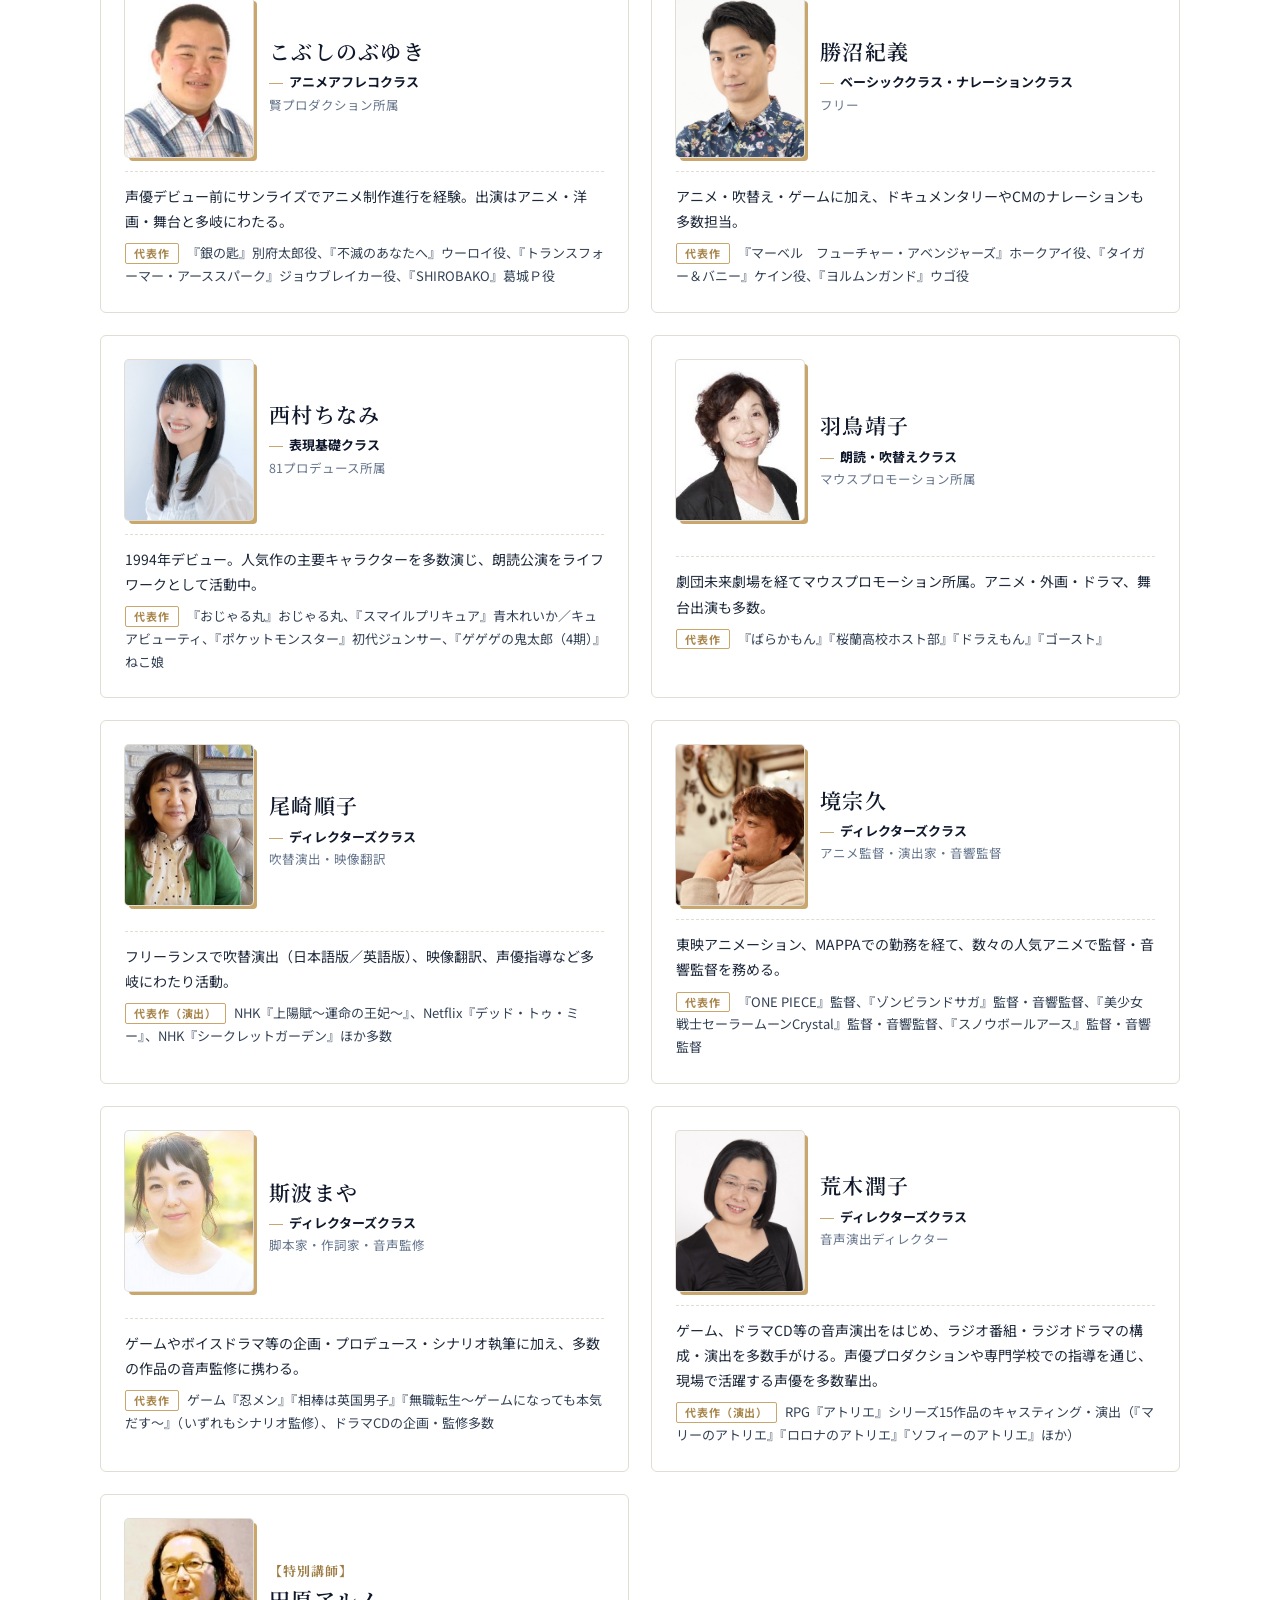
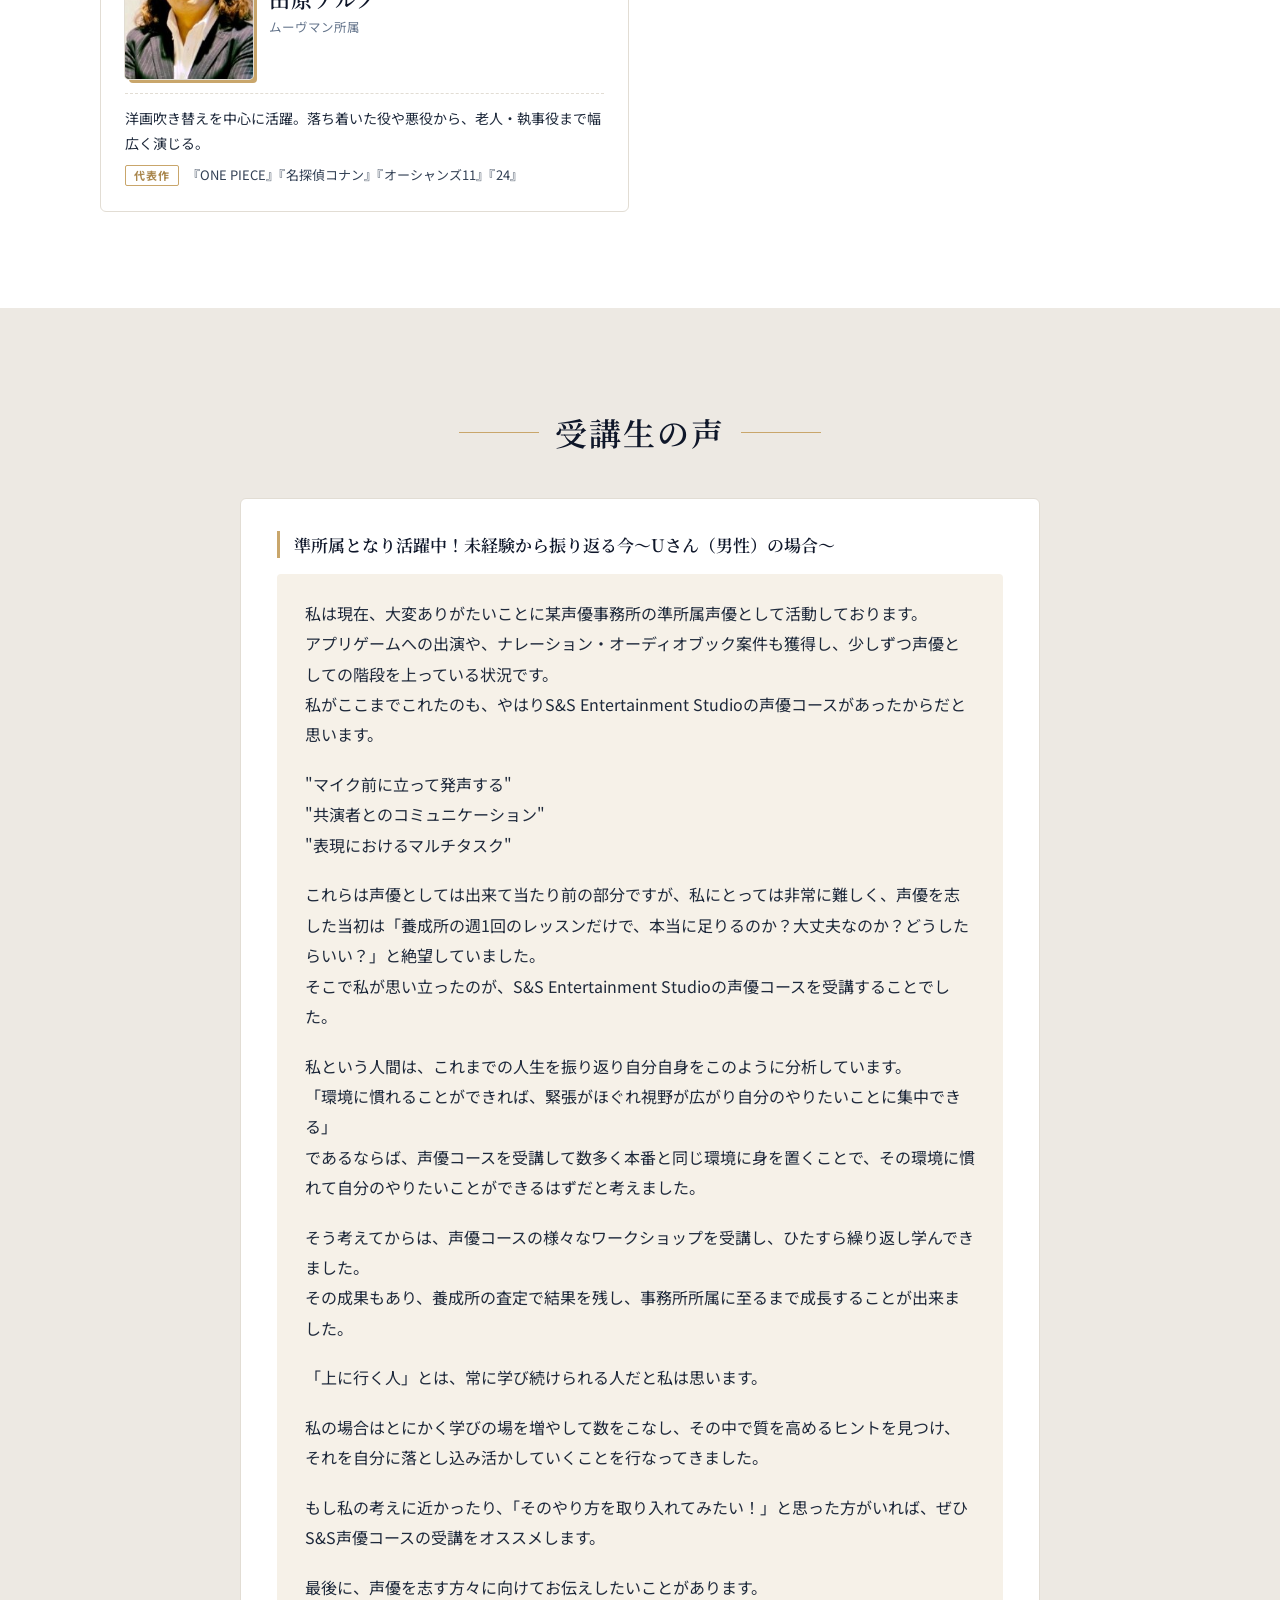
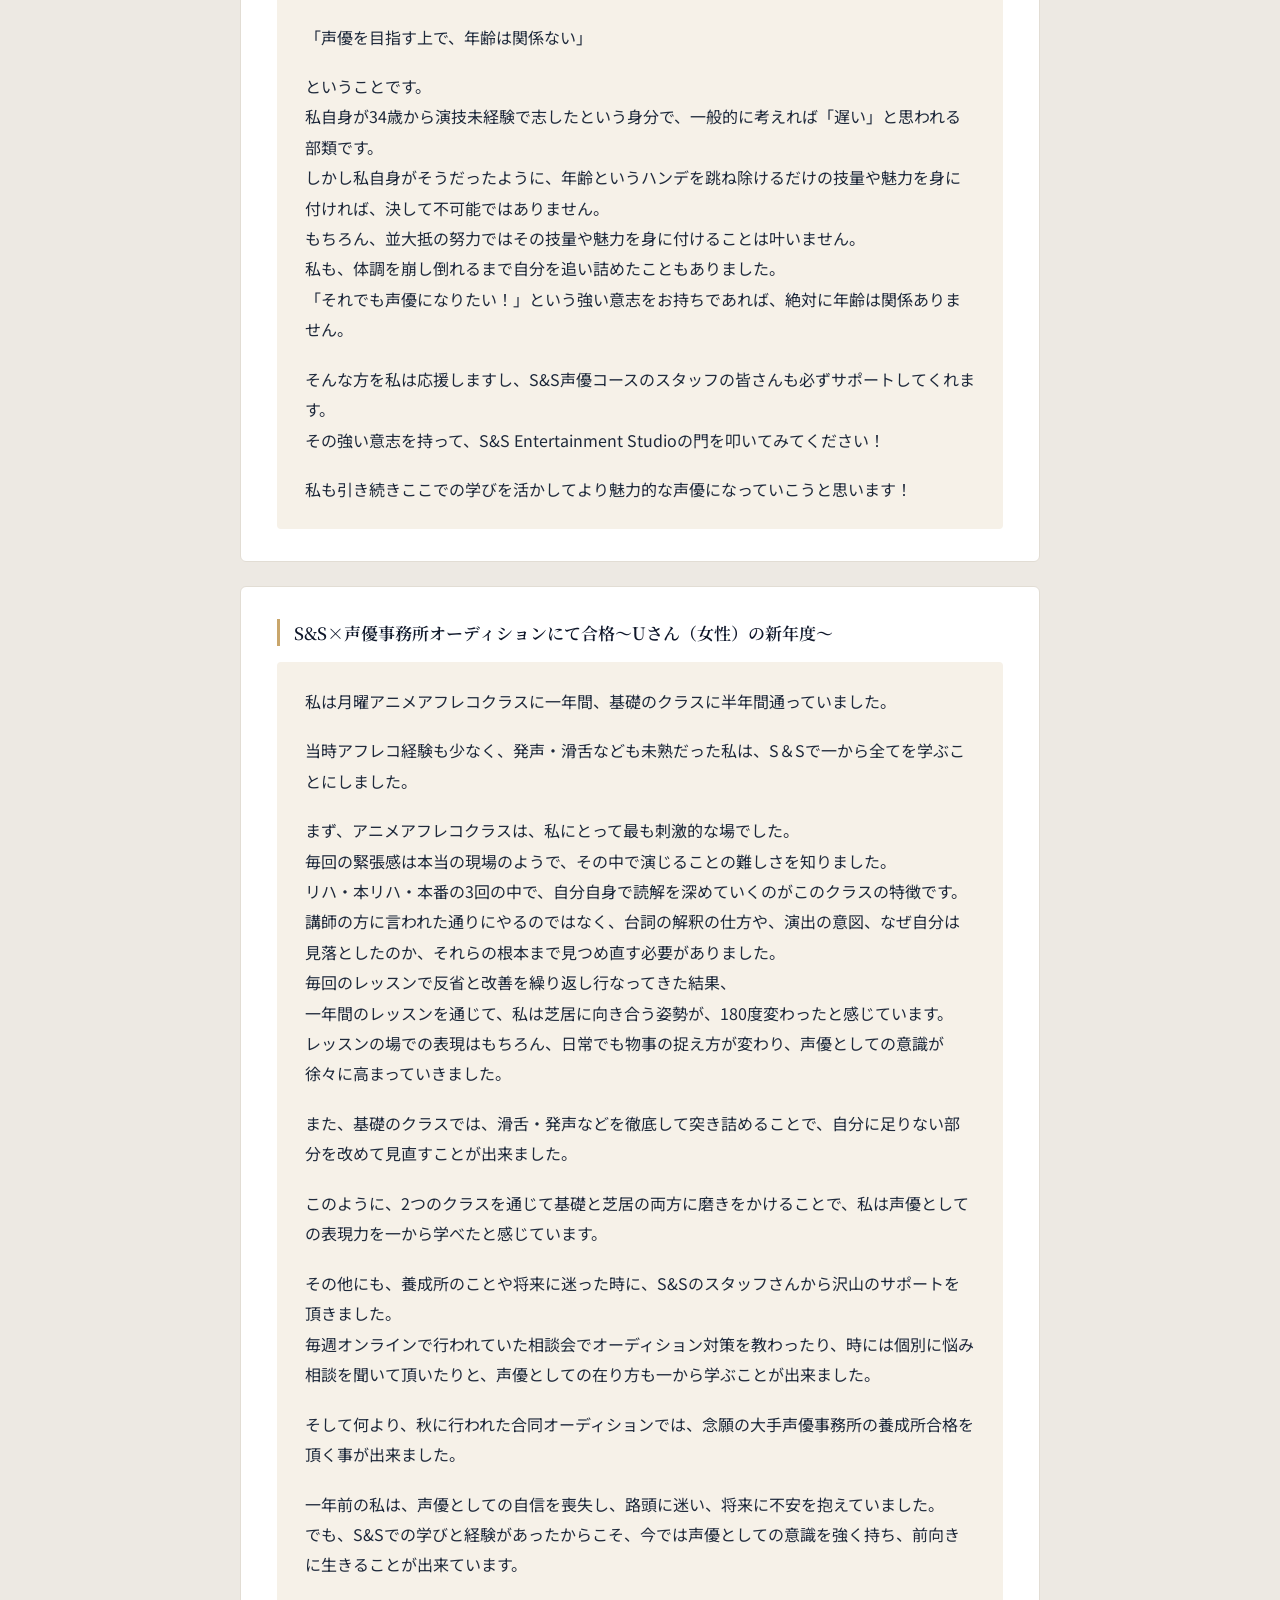
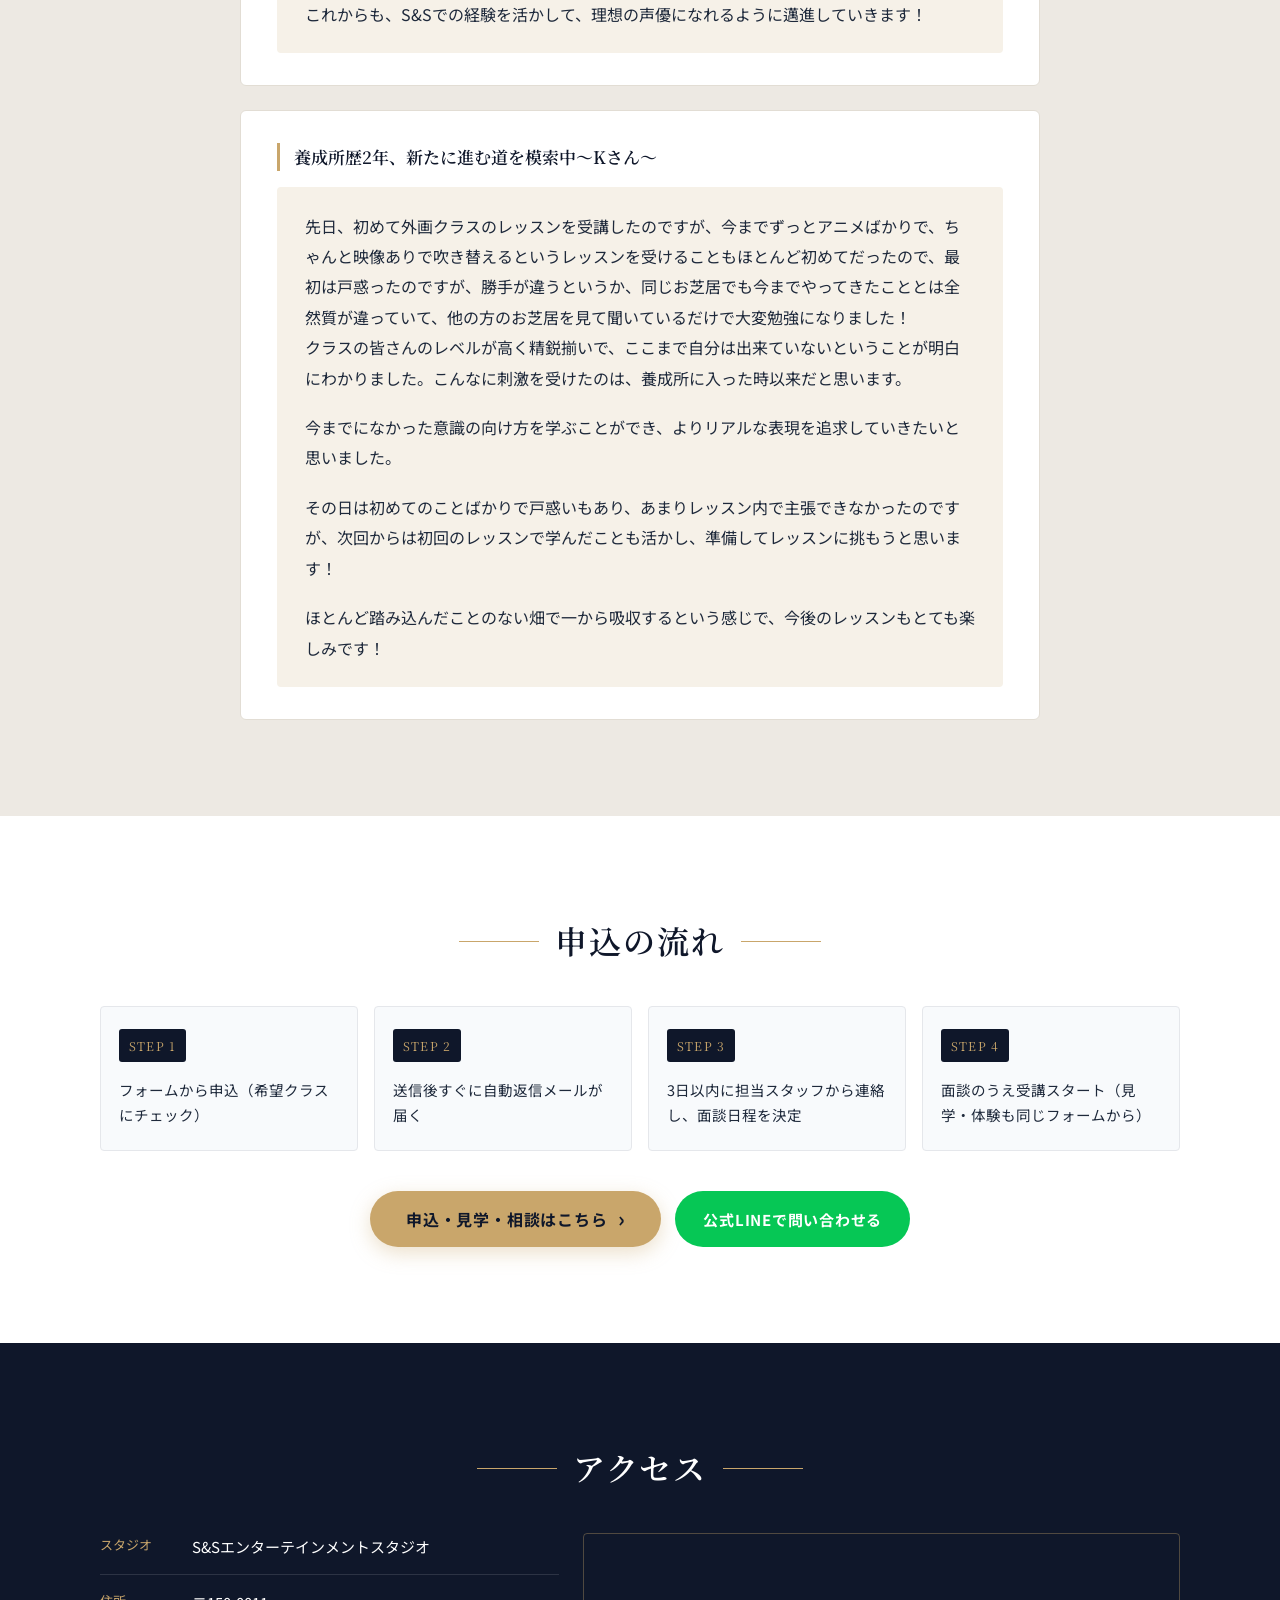
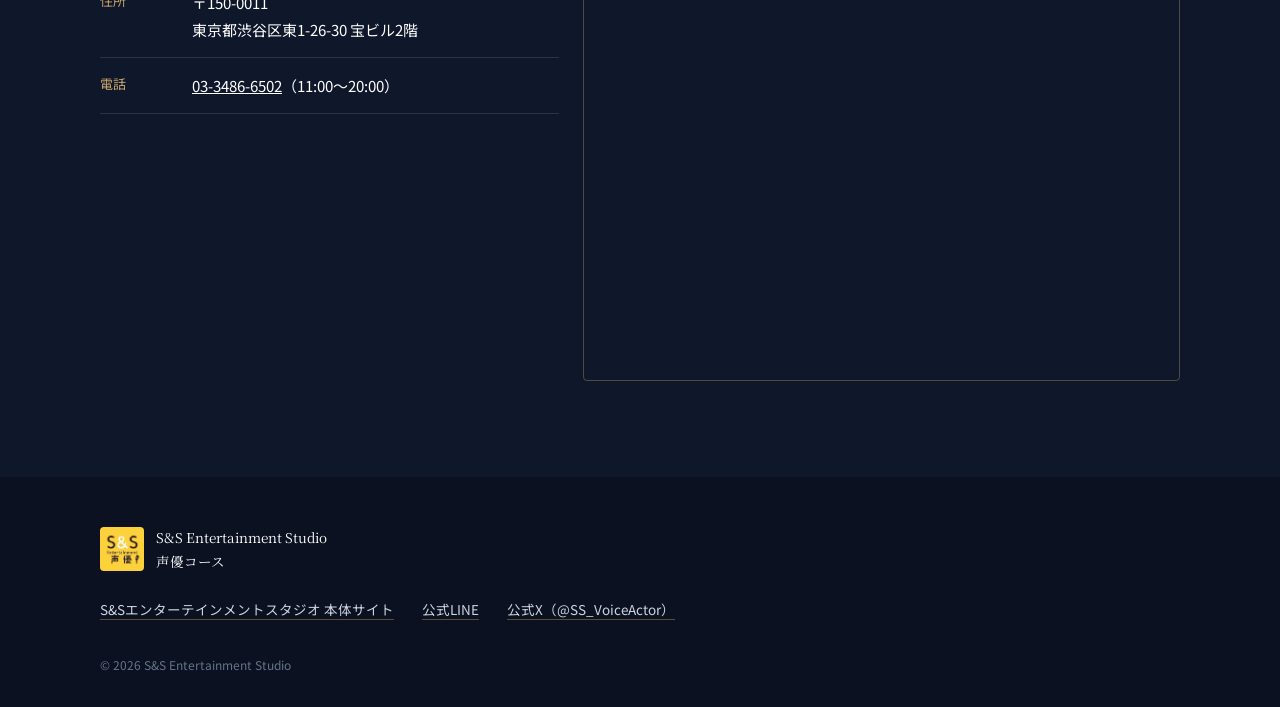
==== commit 8d308b49: "Add files via upload" ====
--- a/index.html
+++ b/index.html
@@ -132,7 +132,10 @@
       <article class="class-card">
         <div class="class-head">
           <span class="badge badge-full">現在満席</span>
-          <h3 class="class-name">発声・滑舌クラス</h3>
+          <div class="class-name-row">
+            <h3 class="class-name">発声・滑舌クラス</h3>
+            <a class="detail-link" href="https://ssstudioseiyuu-collab.github.io/seiyuu-course/foundation/#hassei">詳細はこちら<span class="arrow" aria-hidden="true">›</span></a>
+          </div>
           <p class="class-teacher">講師：滝沢ロコ<span class="aff">（ぷろだくしょんバオバブ）</span></p>
         </div>
         <dl class="class-info">
@@ -150,7 +153,10 @@
       <article class="class-card">
         <div class="class-head">
           <span class="badge badge-new">新規開講</span>
-          <h3 class="class-name">表現基礎クラス</h3>
+          <div class="class-name-row">
+            <h3 class="class-name">表現基礎クラス</h3>
+            <a class="detail-link" href="https://ssstudioseiyuu-collab.github.io/seiyuu-course/foundation/#hyogen">詳細はこちら<span class="arrow" aria-hidden="true">›</span></a>
+          </div>
           <p class="class-teacher">講師：西村ちなみ<span class="aff">（81プロデュース）</span></p>
         </div>
         <dl class="class-info">
@@ -166,7 +172,10 @@
       <!-- 3 ベーシック -->
       <article class="class-card">
         <div class="class-head">
-          <h3 class="class-name">ベーシッククラス</h3>
+          <div class="class-name-row">
+            <h3 class="class-name">ベーシッククラス</h3>
+            <a class="detail-link" href="https://ssstudioseiyuu-collab.github.io/seiyuu-course/foundation/#basic">詳細はこちら<span class="arrow" aria-hidden="true">›</span></a>
+          </div>
           <p class="class-teacher">講師：勝沼紀義</p>
         </div>
         <dl class="class-info">
--- a/css/style.css
+++ b/css/style.css
@@ -328,3 +328,8 @@
   .global-nav .nav-cta { margin-left: 6px; padding: 10px 14px; }
   .brand-en { display: none; }
 }
+
+/* クラス名の横の「詳細はこちら」（発声・滑舌／表現基礎／ベーシック。2026-11-24 追加） */
+.class-name-row { display: flex; align-items: center; justify-content: space-between; gap: 10px; flex-wrap: wrap; }
+.detail-link { flex-shrink: 0; display: inline-flex; align-items: center; gap: 4px; font-size: 12px; font-weight: 700; color: var(--navy); text-decoration: none; border: 1px solid var(--navy); border-radius: 999px; padding: 4px 12px; line-height: 1.4; white-space: nowrap; transition: background .2s, color .2s; }
+.detail-link:hover { background: var(--navy); color: var(--white); }
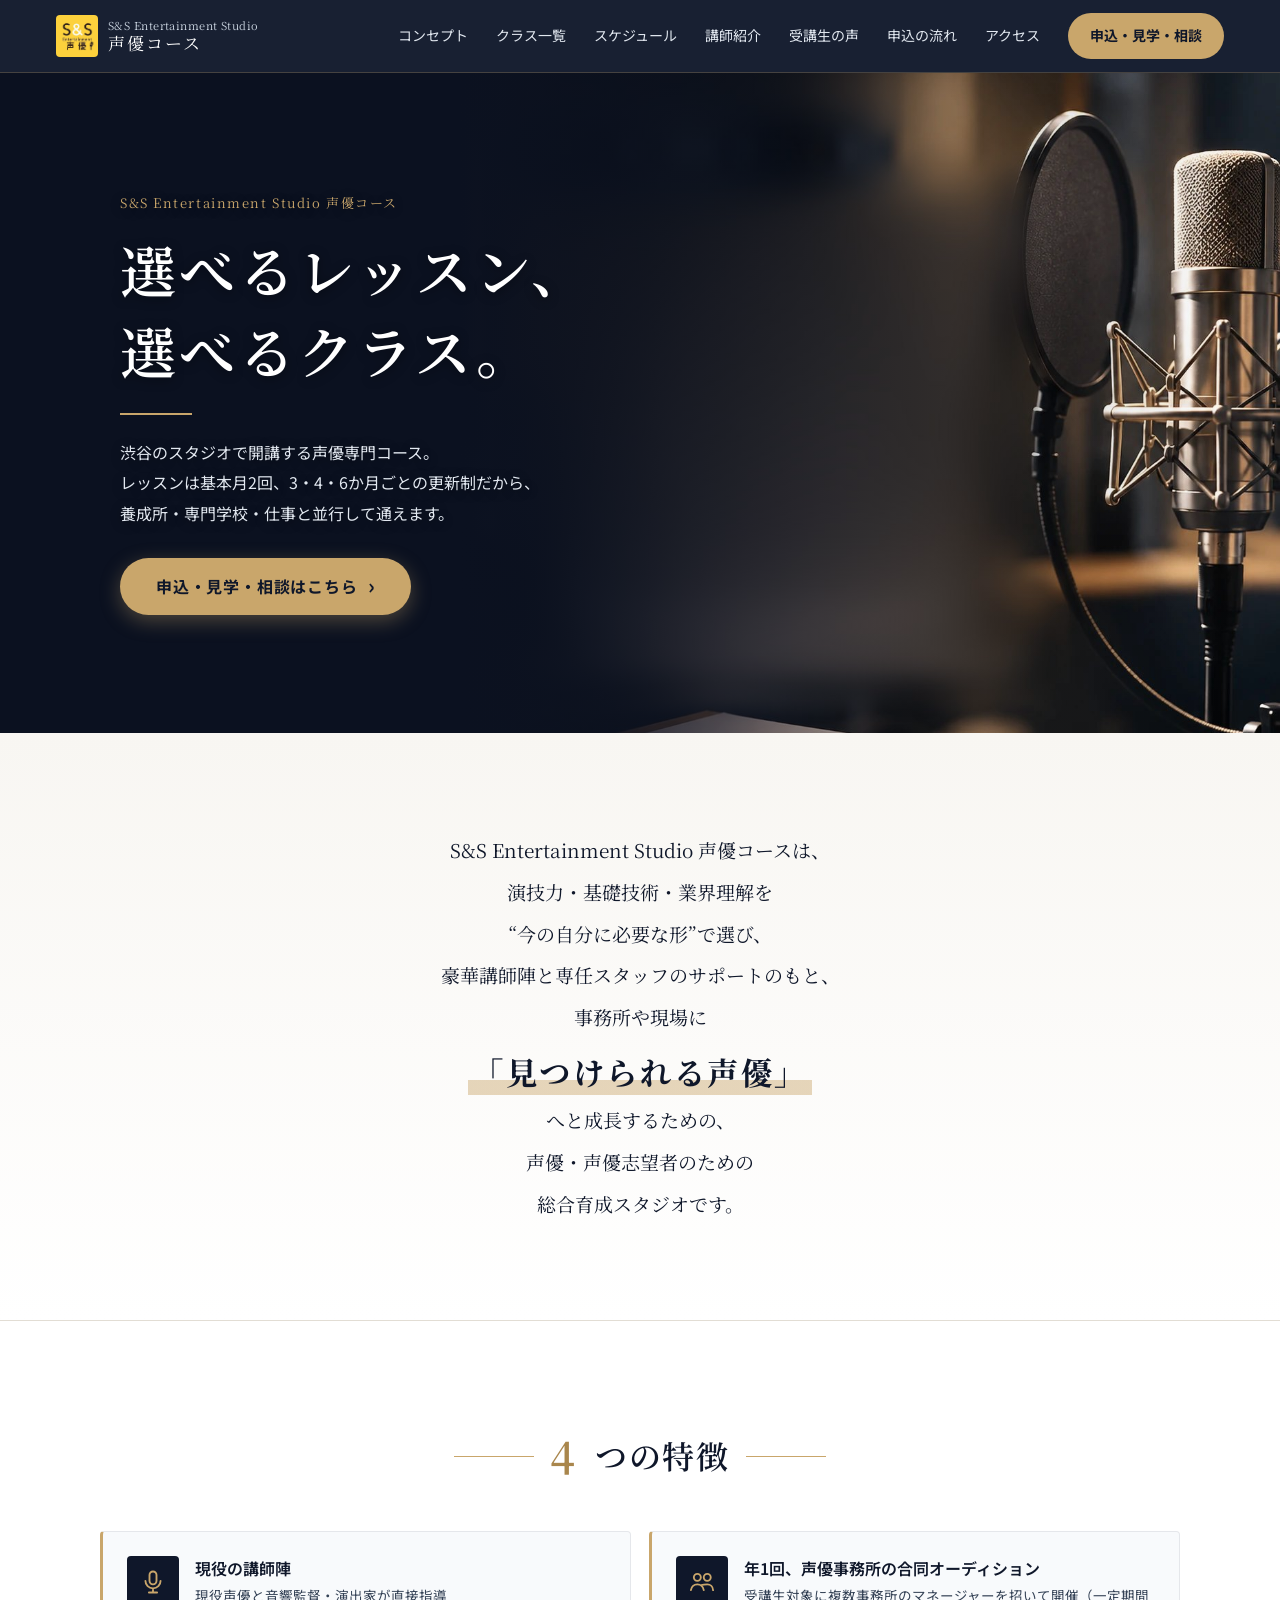
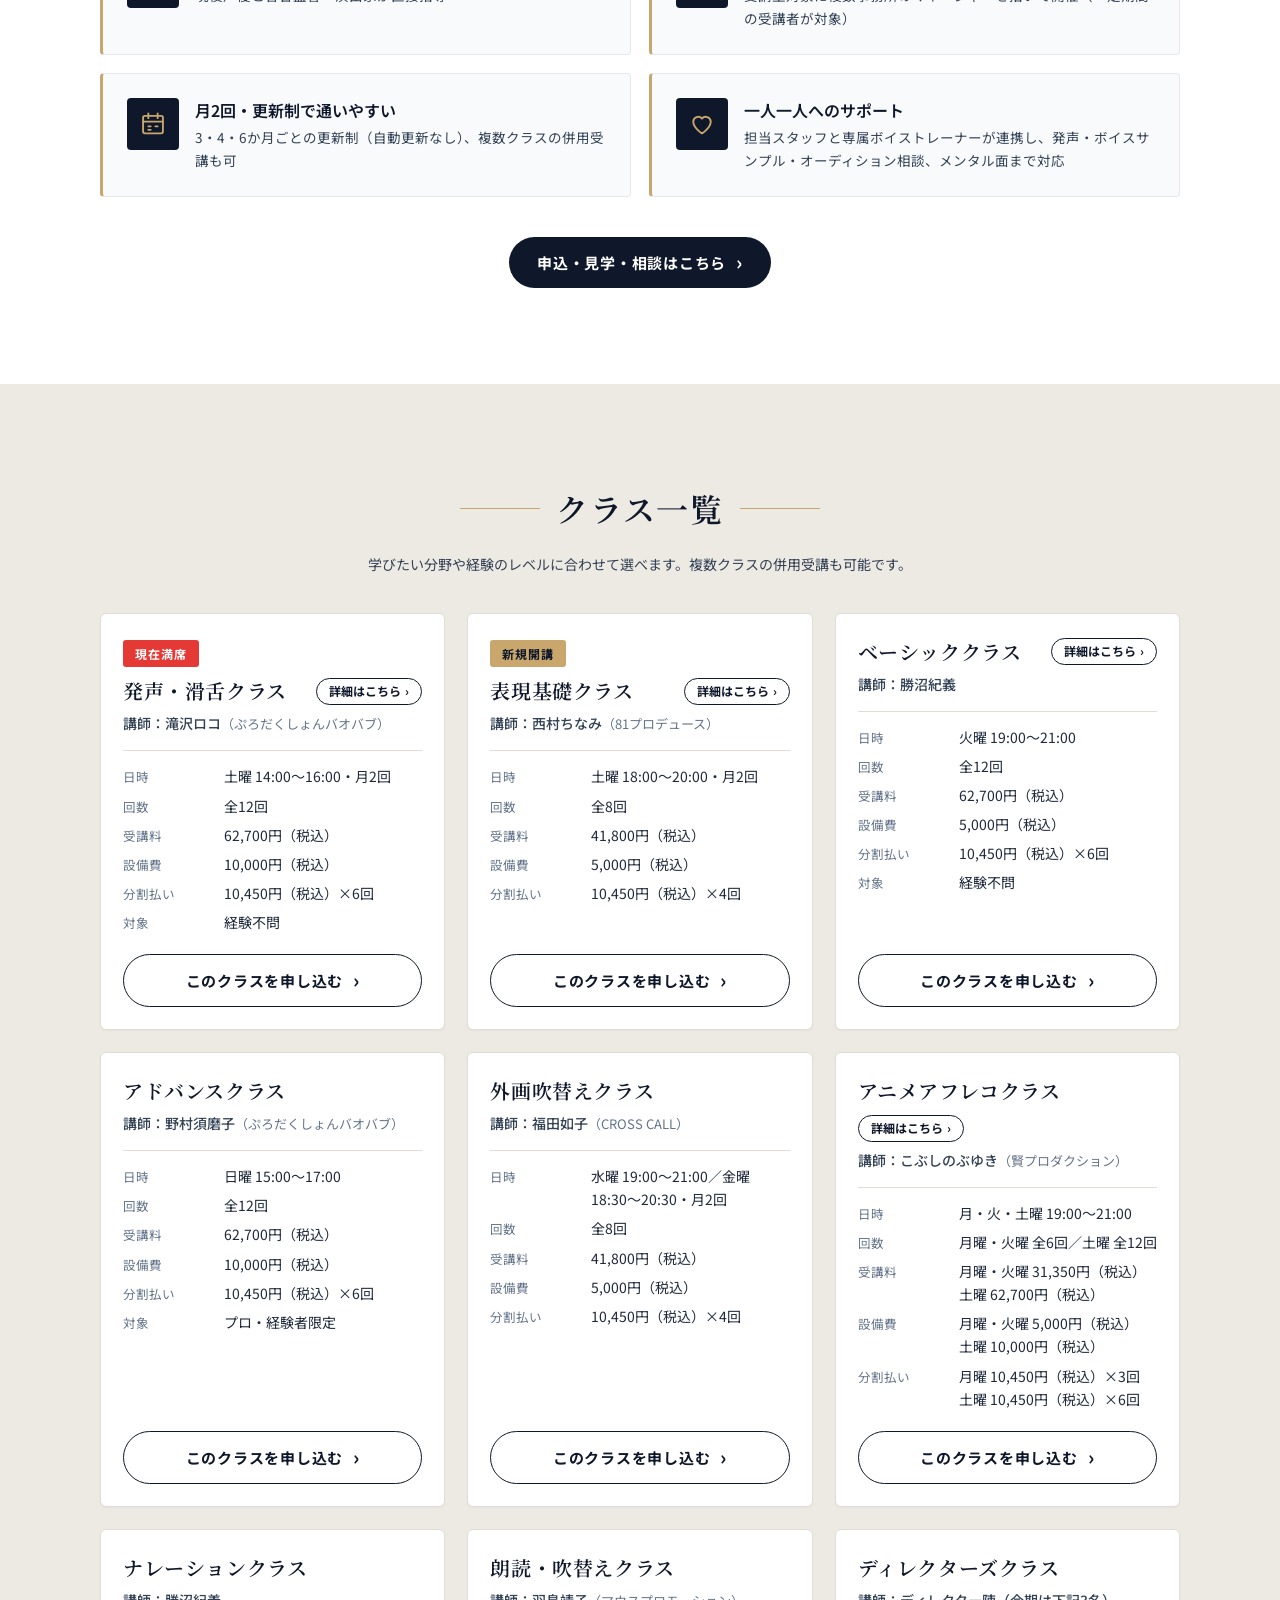
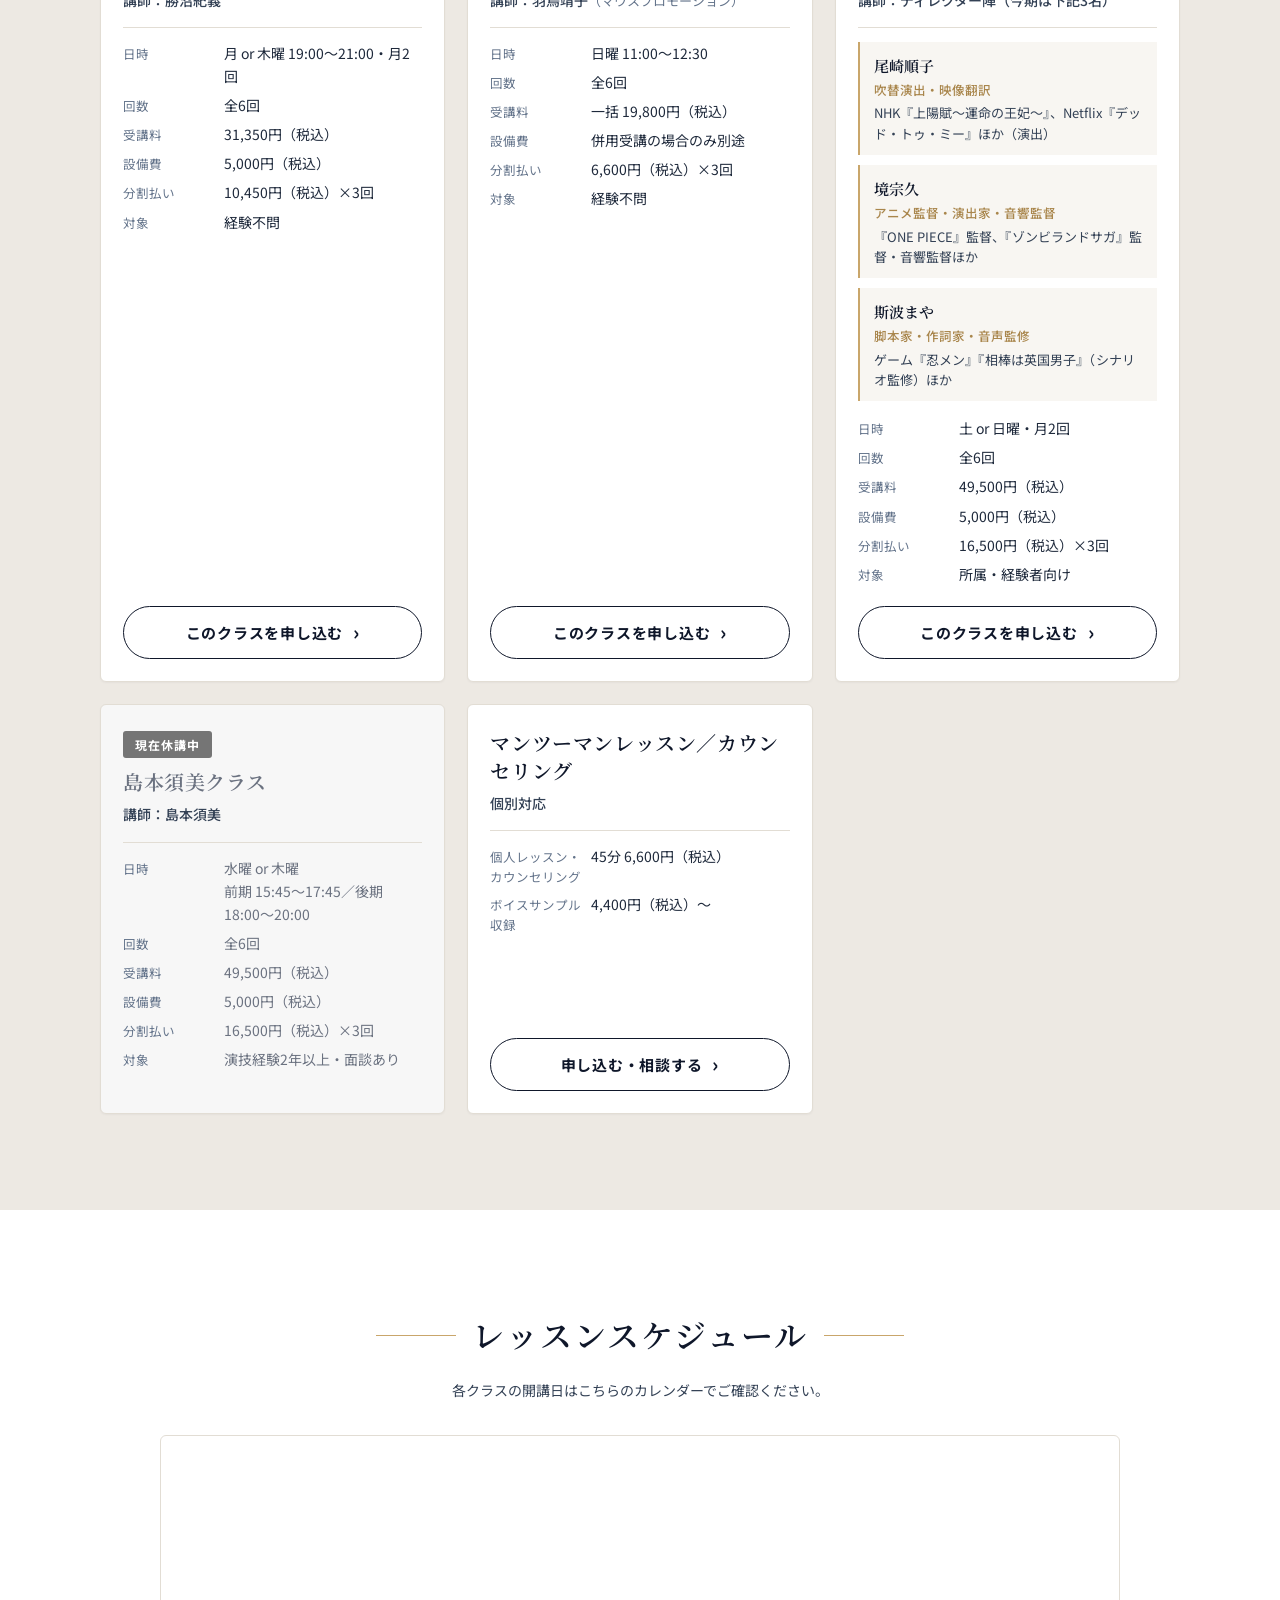
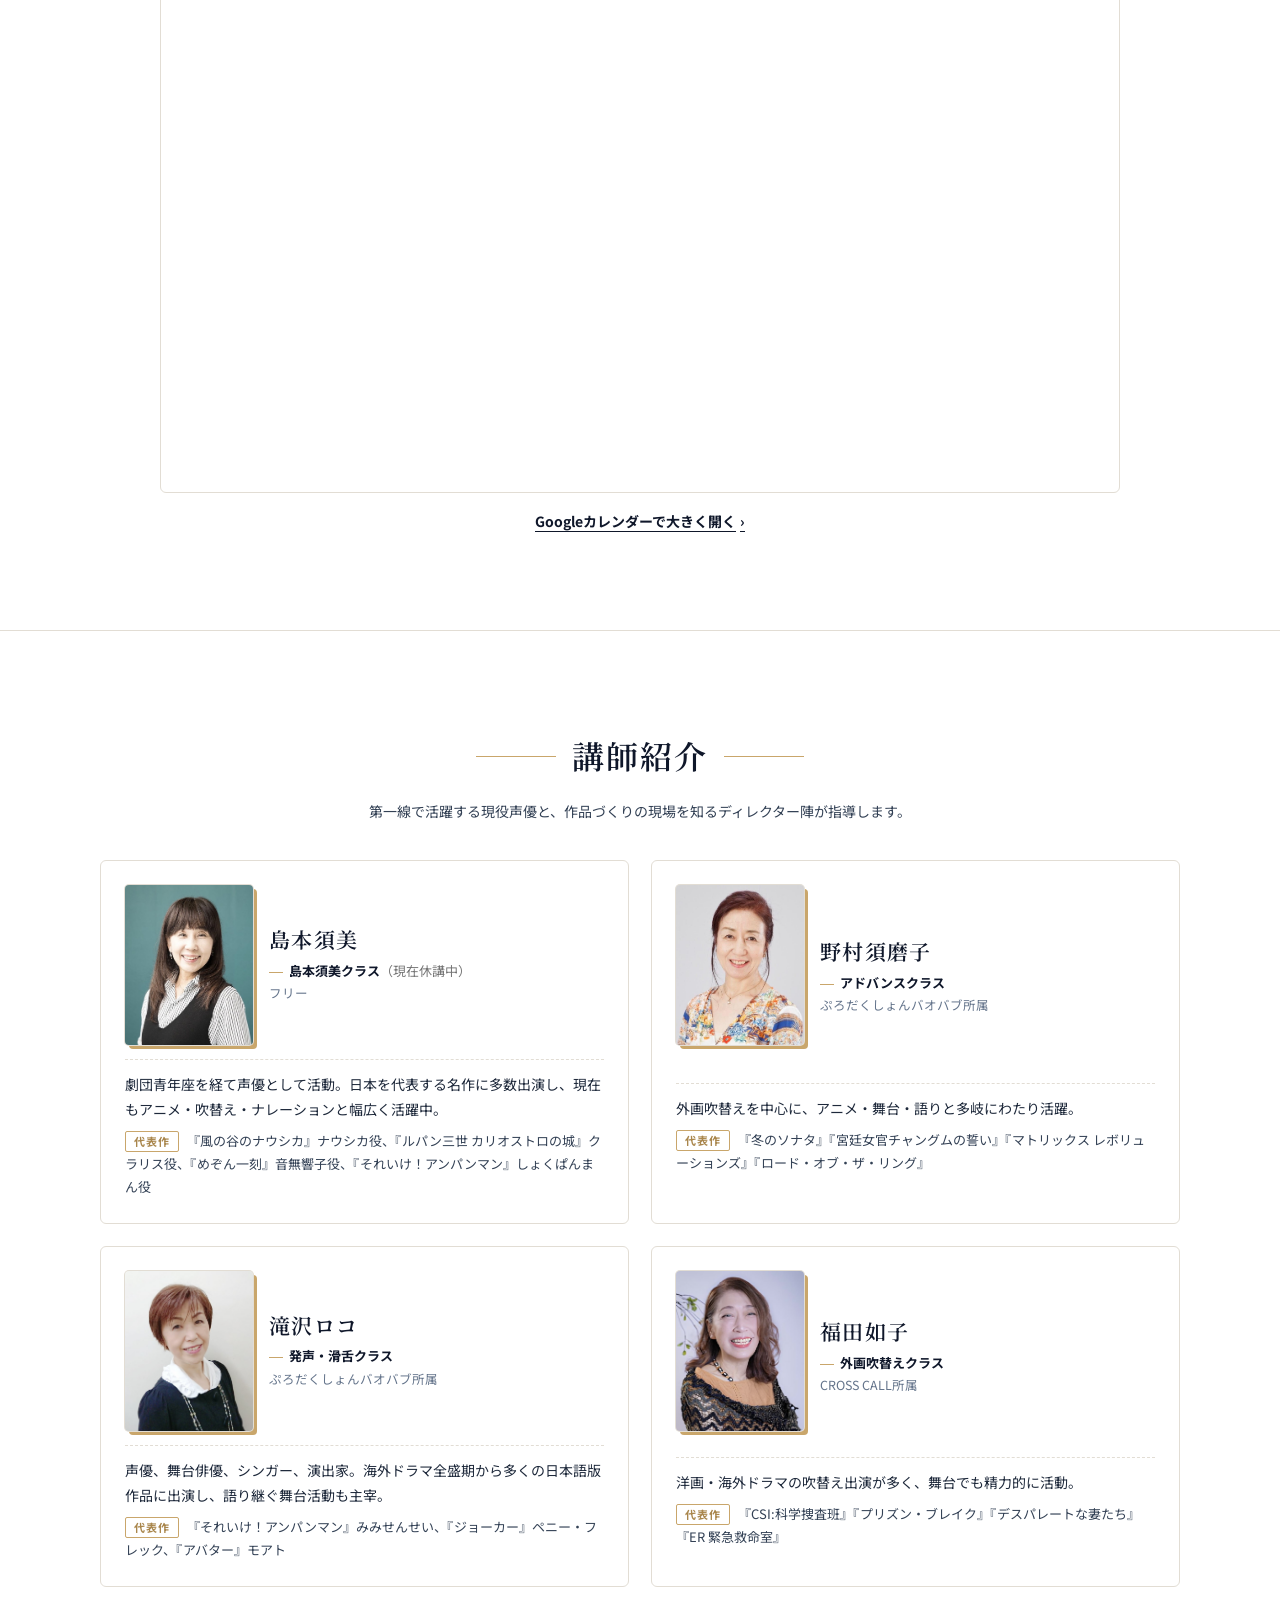
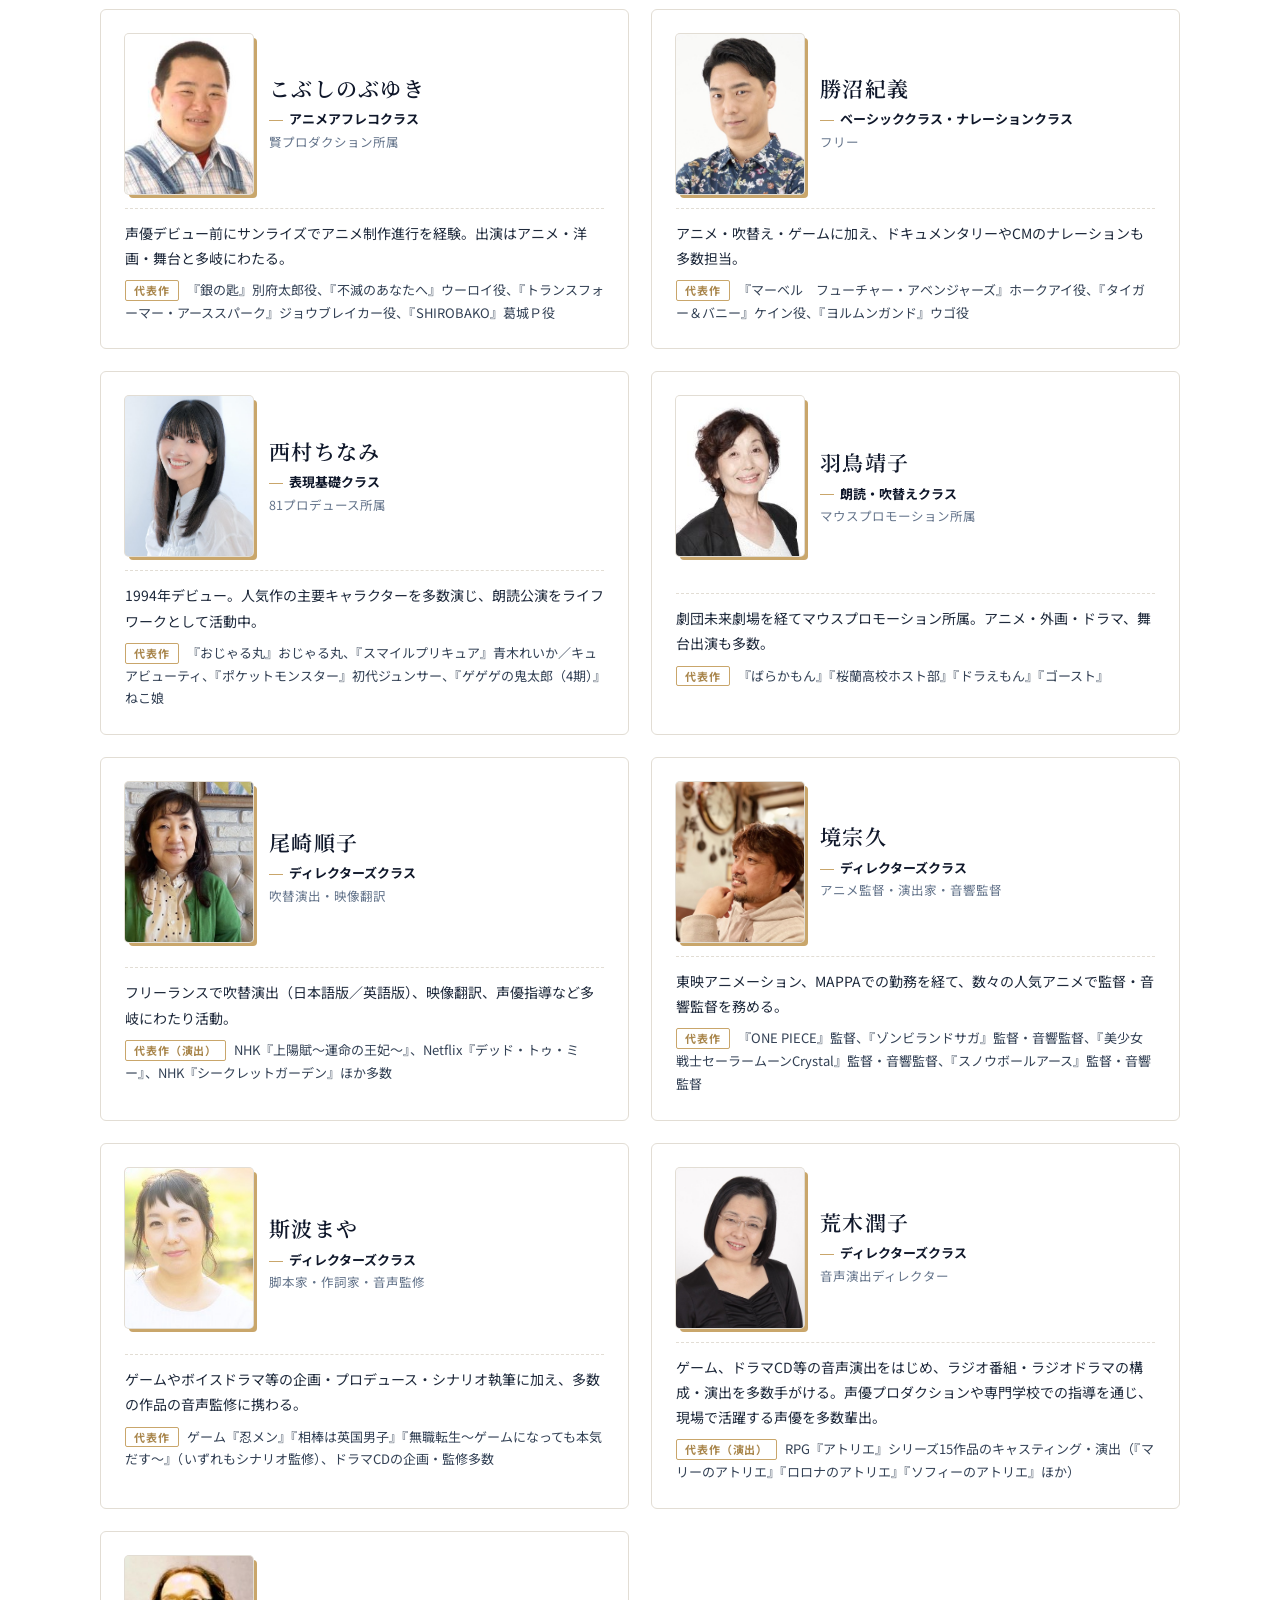
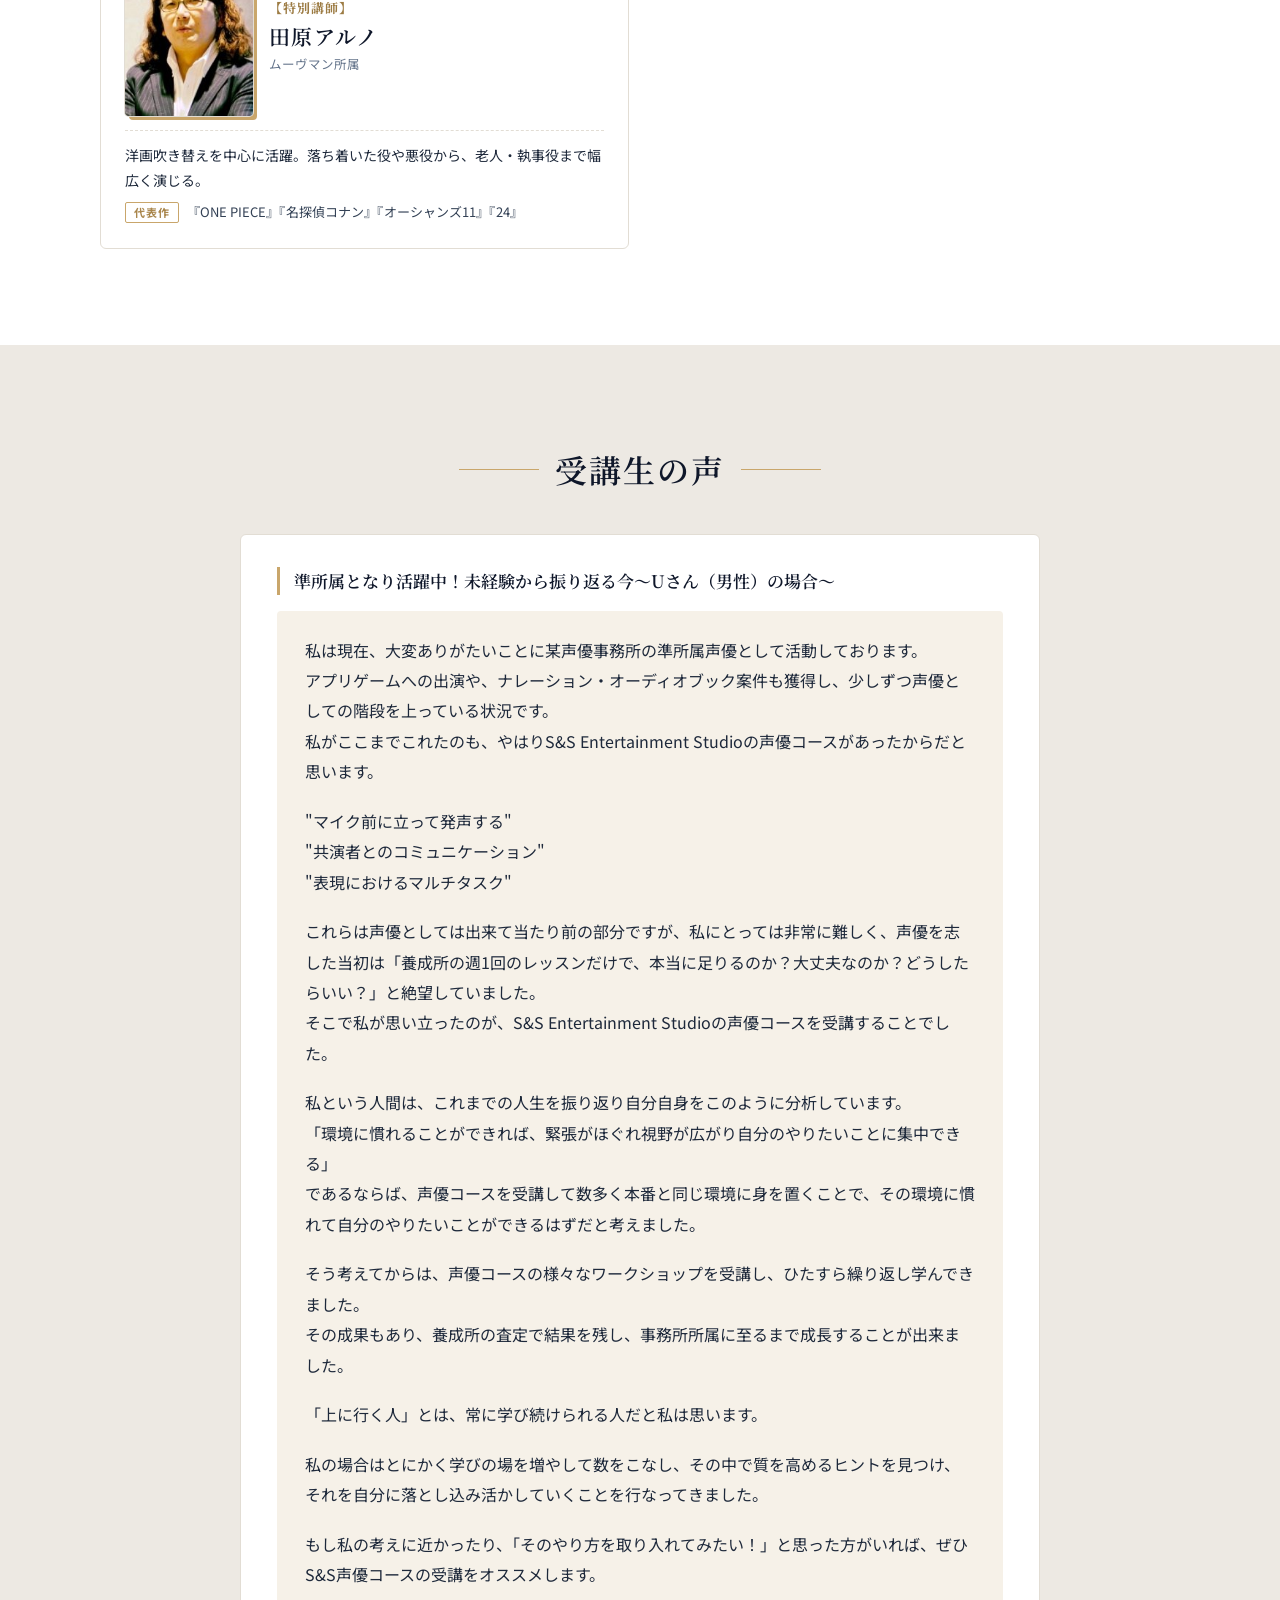
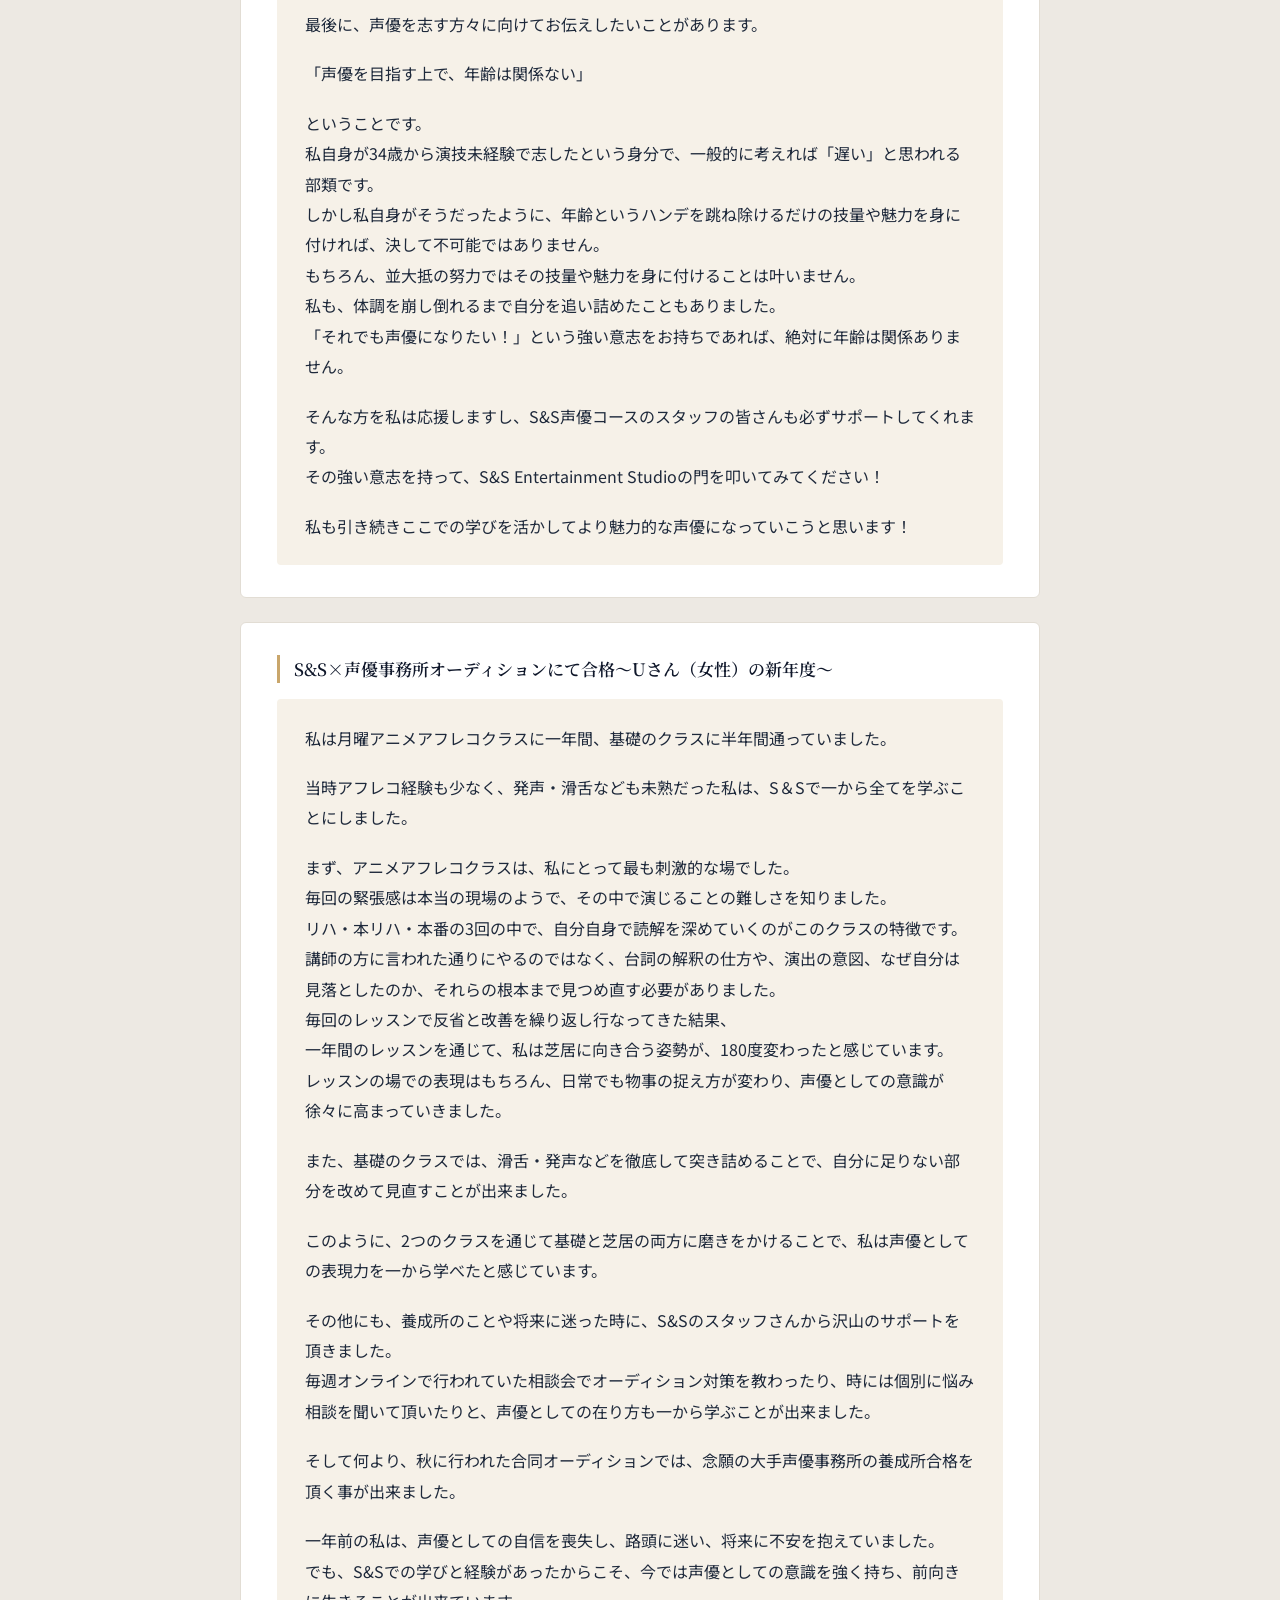
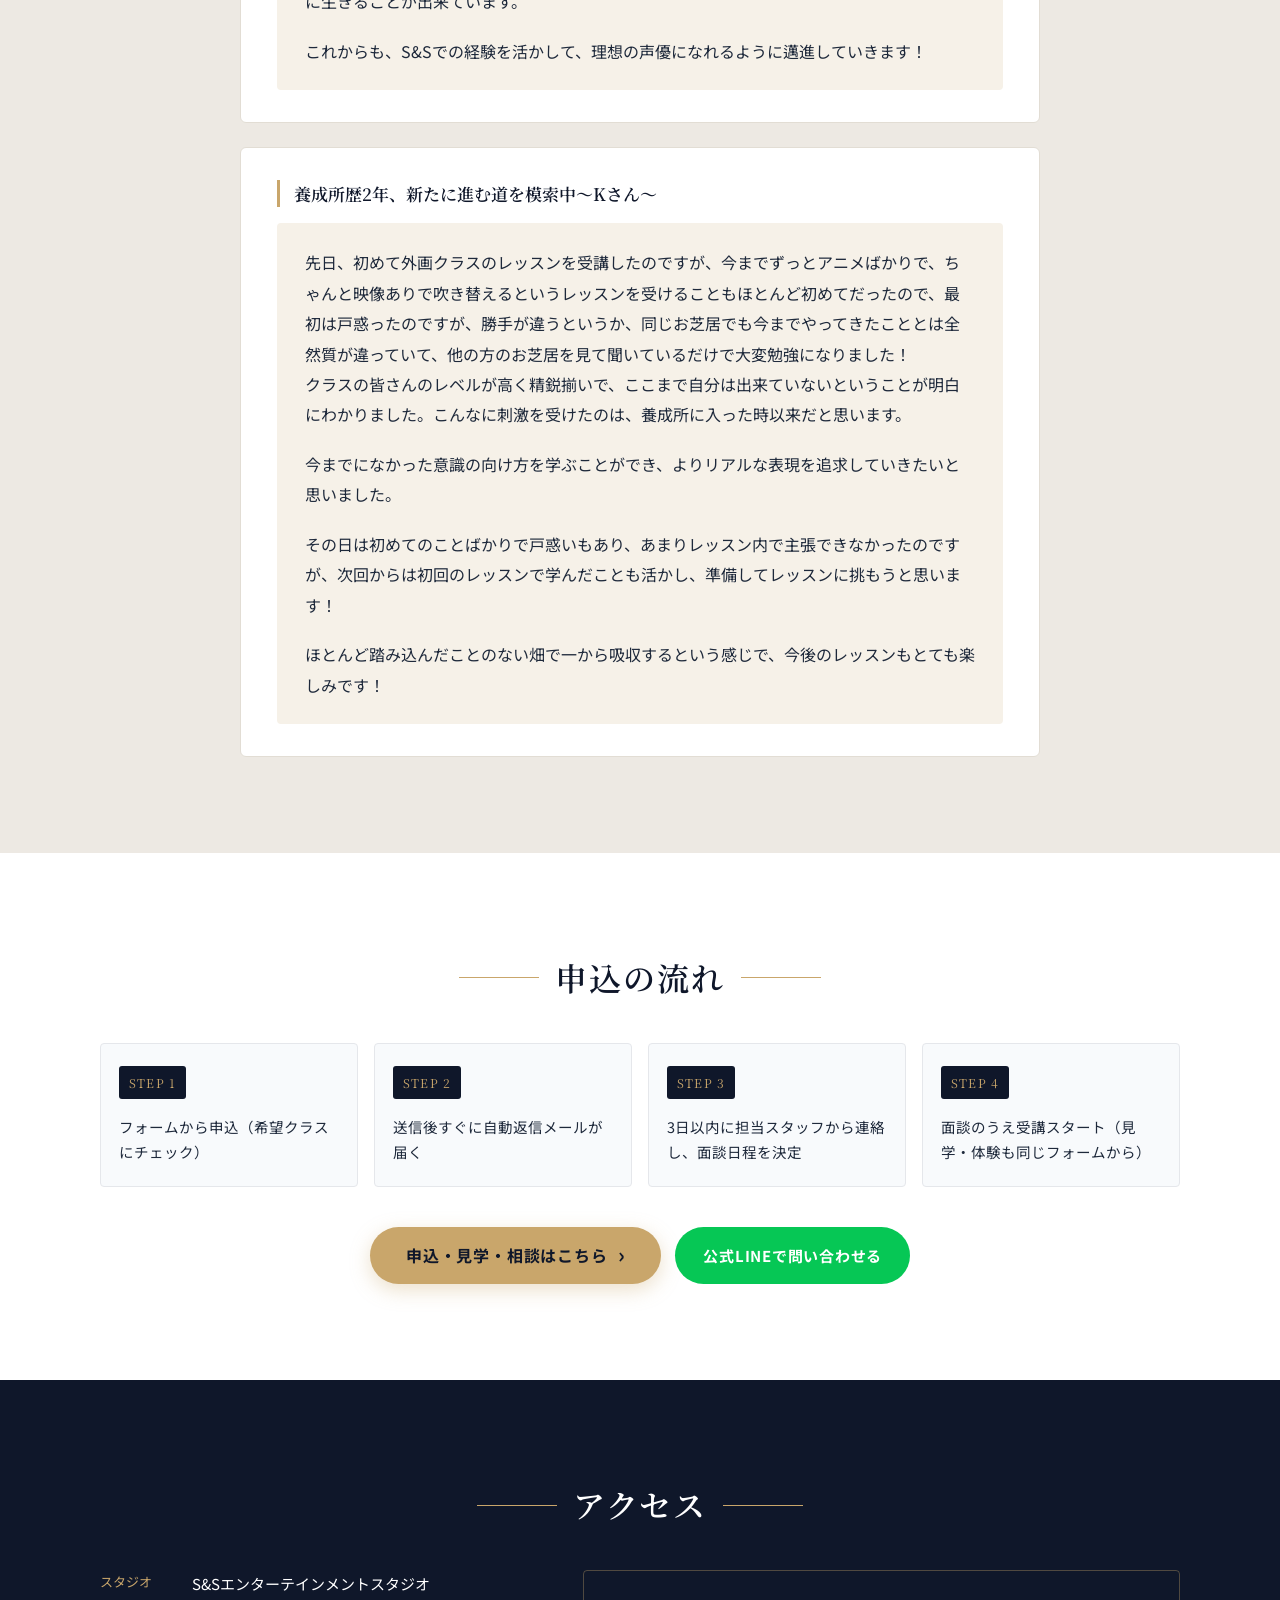
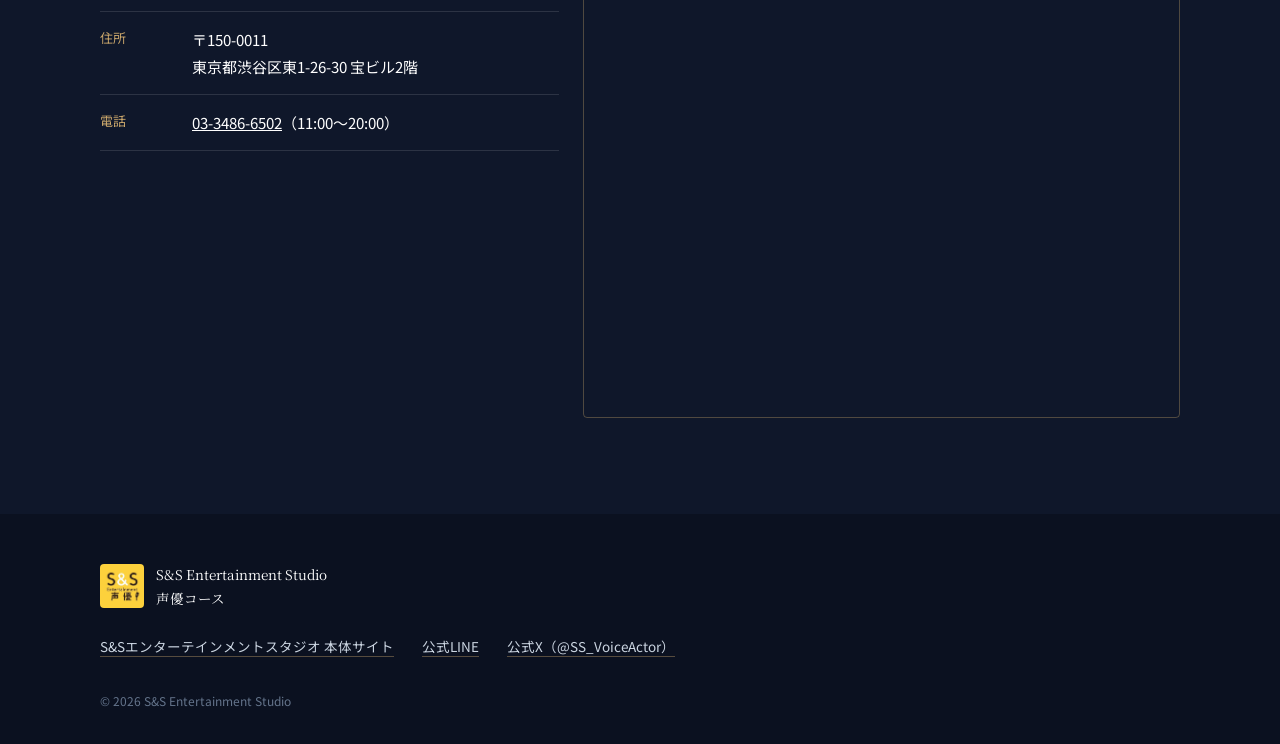
==== commit 2a780c7c: "Add files via upload" ====
--- a/index.html
+++ b/index.html
@@ -225,7 +225,10 @@
       <!-- 6 アニメアフレコ -->
       <article class="class-card">
         <div class="class-head">
-          <h3 class="class-name">アニメアフレコクラス</h3>
+          <div class="class-name-row">
+            <h3 class="class-name">アニメアフレコクラス</h3>
+            <a class="detail-link" href="https://ssstudioseiyuu-collab.github.io/seiyuu-course/anime/">詳細はこちら<span class="arrow" aria-hidden="true">›</span></a>
+          </div>
           <p class="class-teacher">講師：こぶしのぶゆき<span class="aff">（賢プロダクション）</span></p>
         </div>
         <dl class="class-info">
